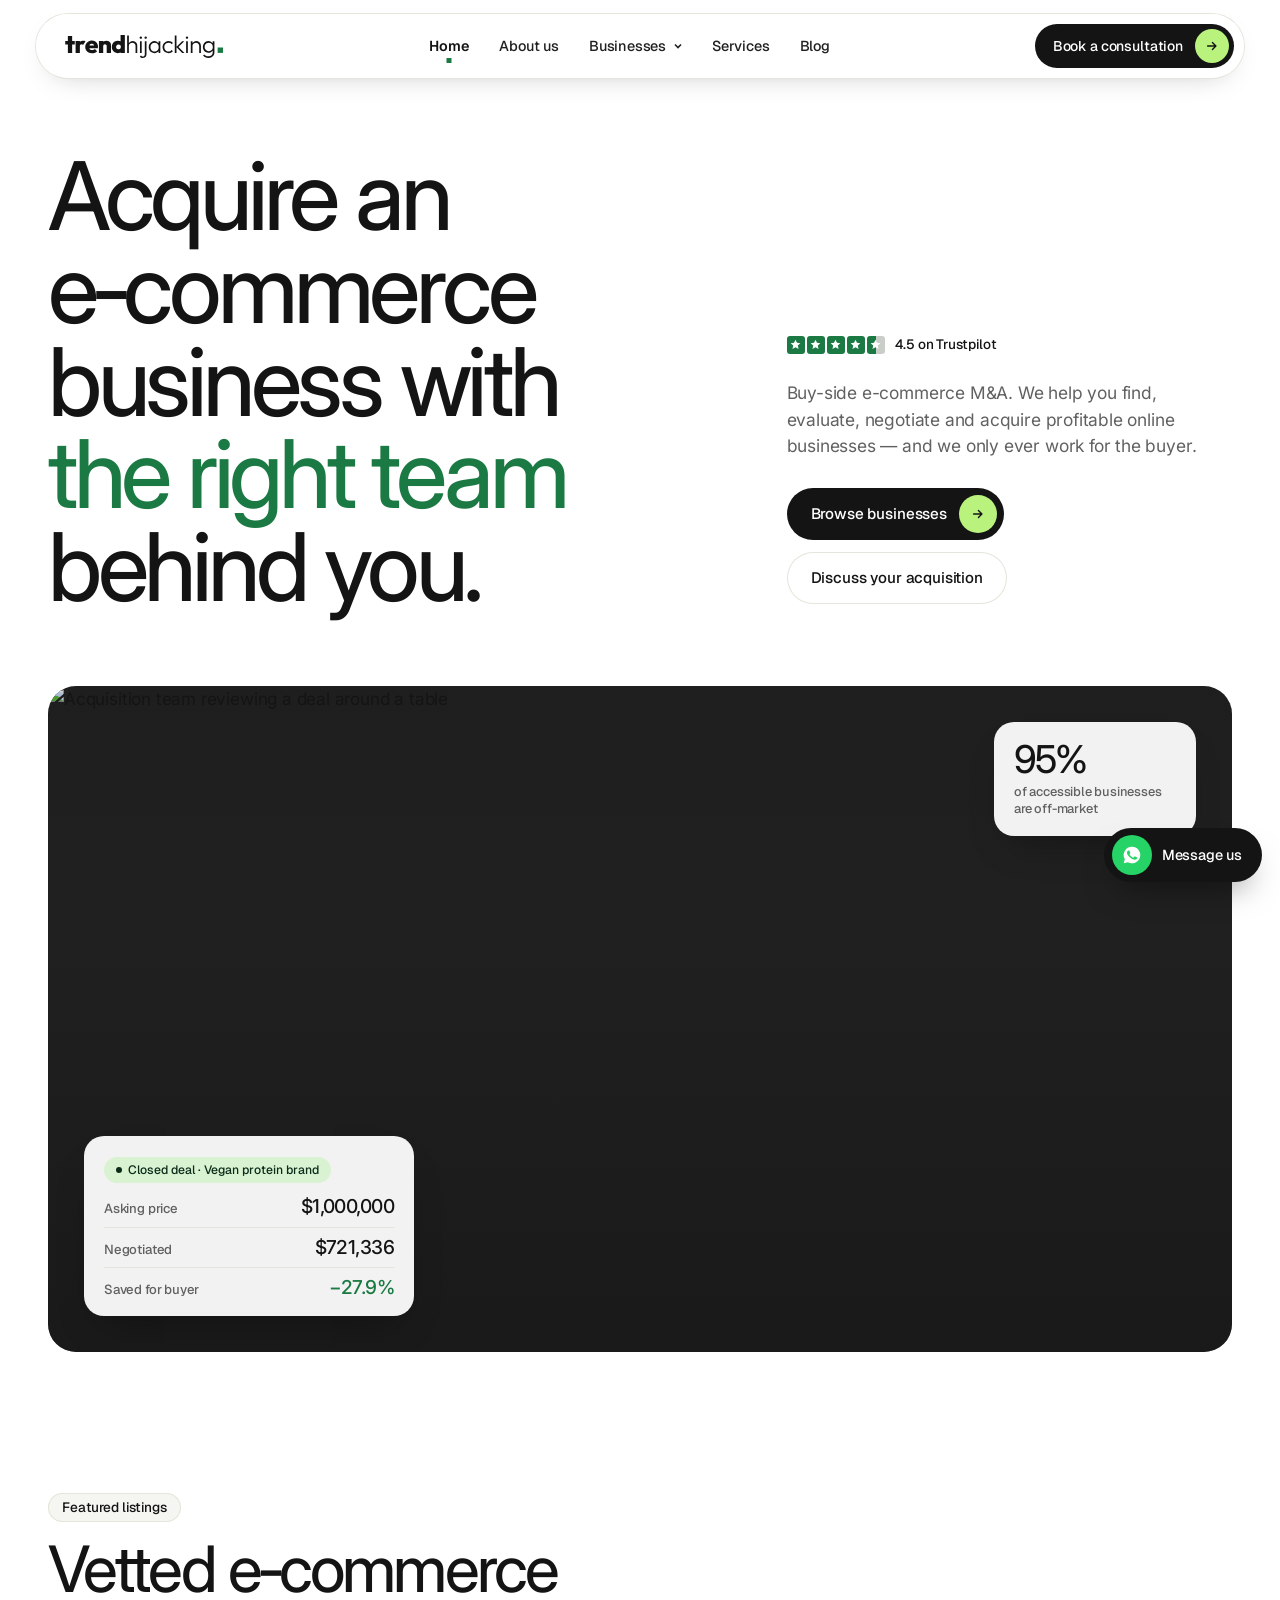
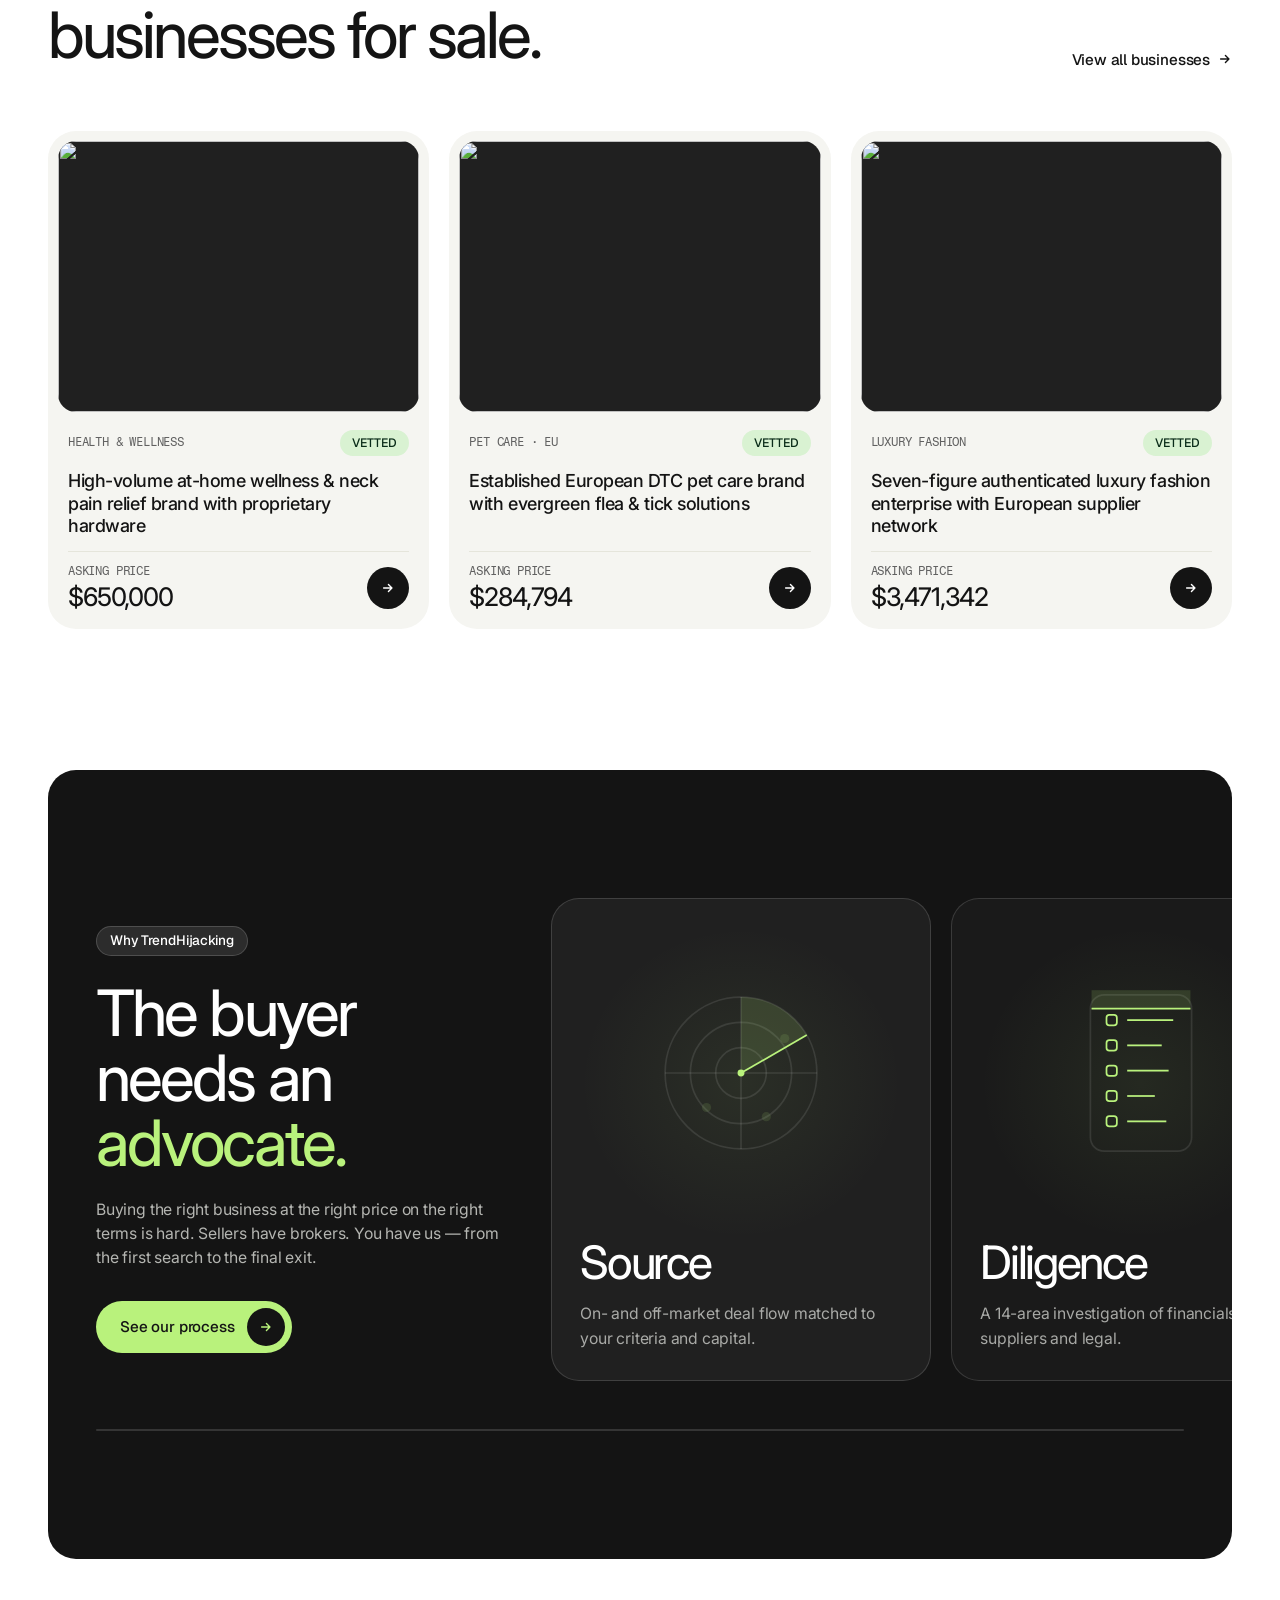
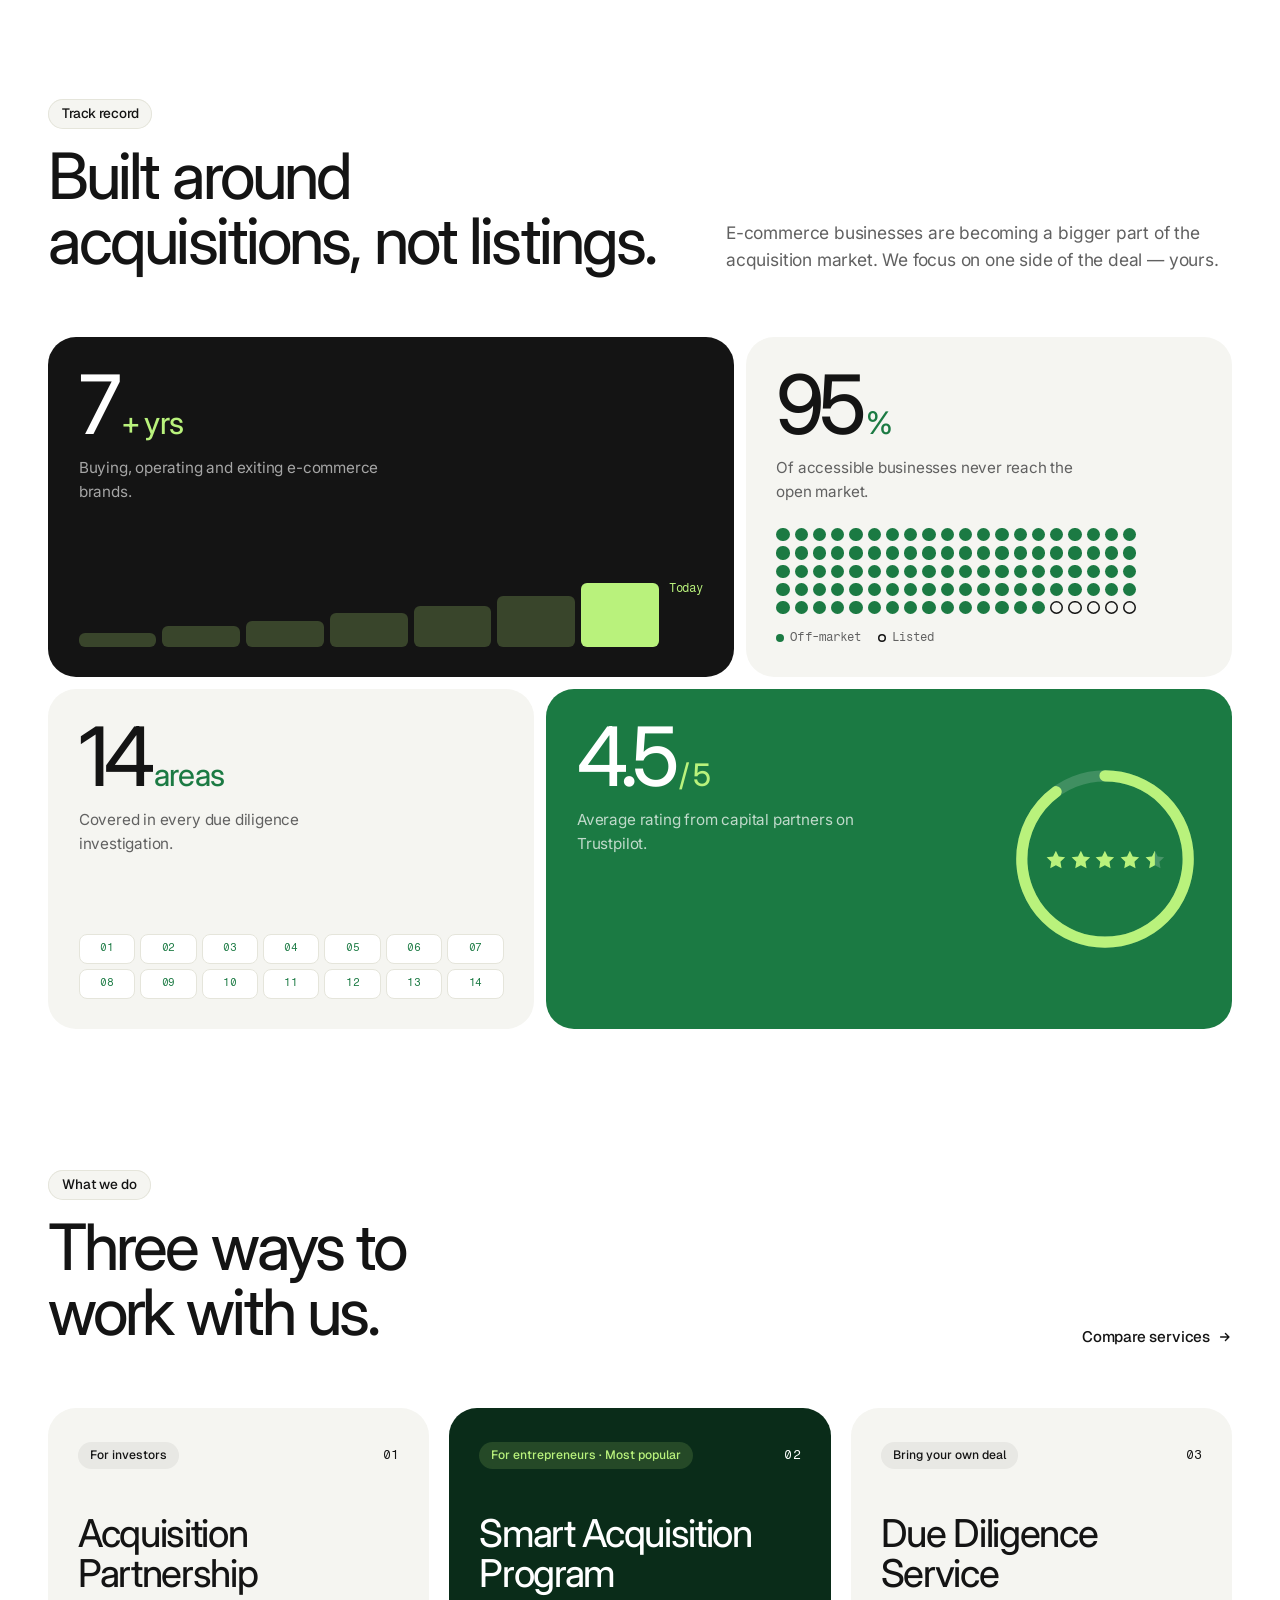
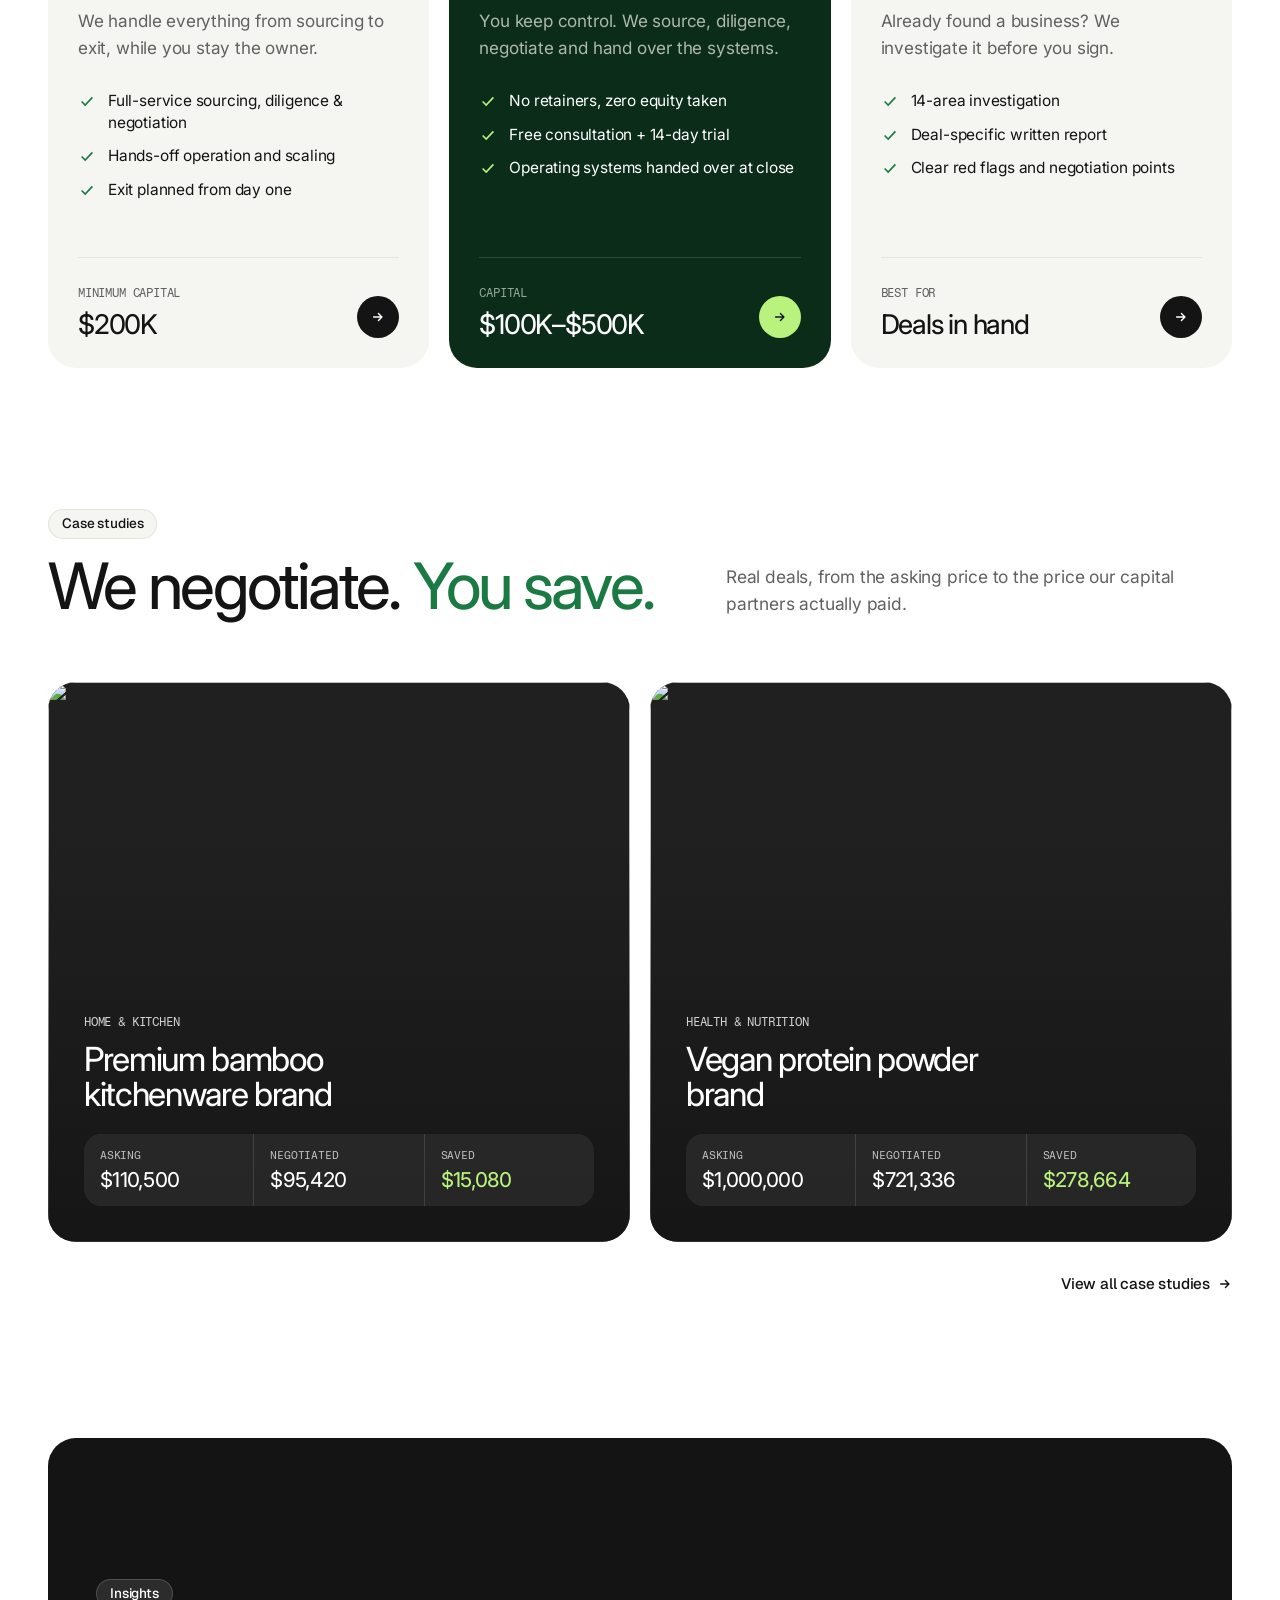
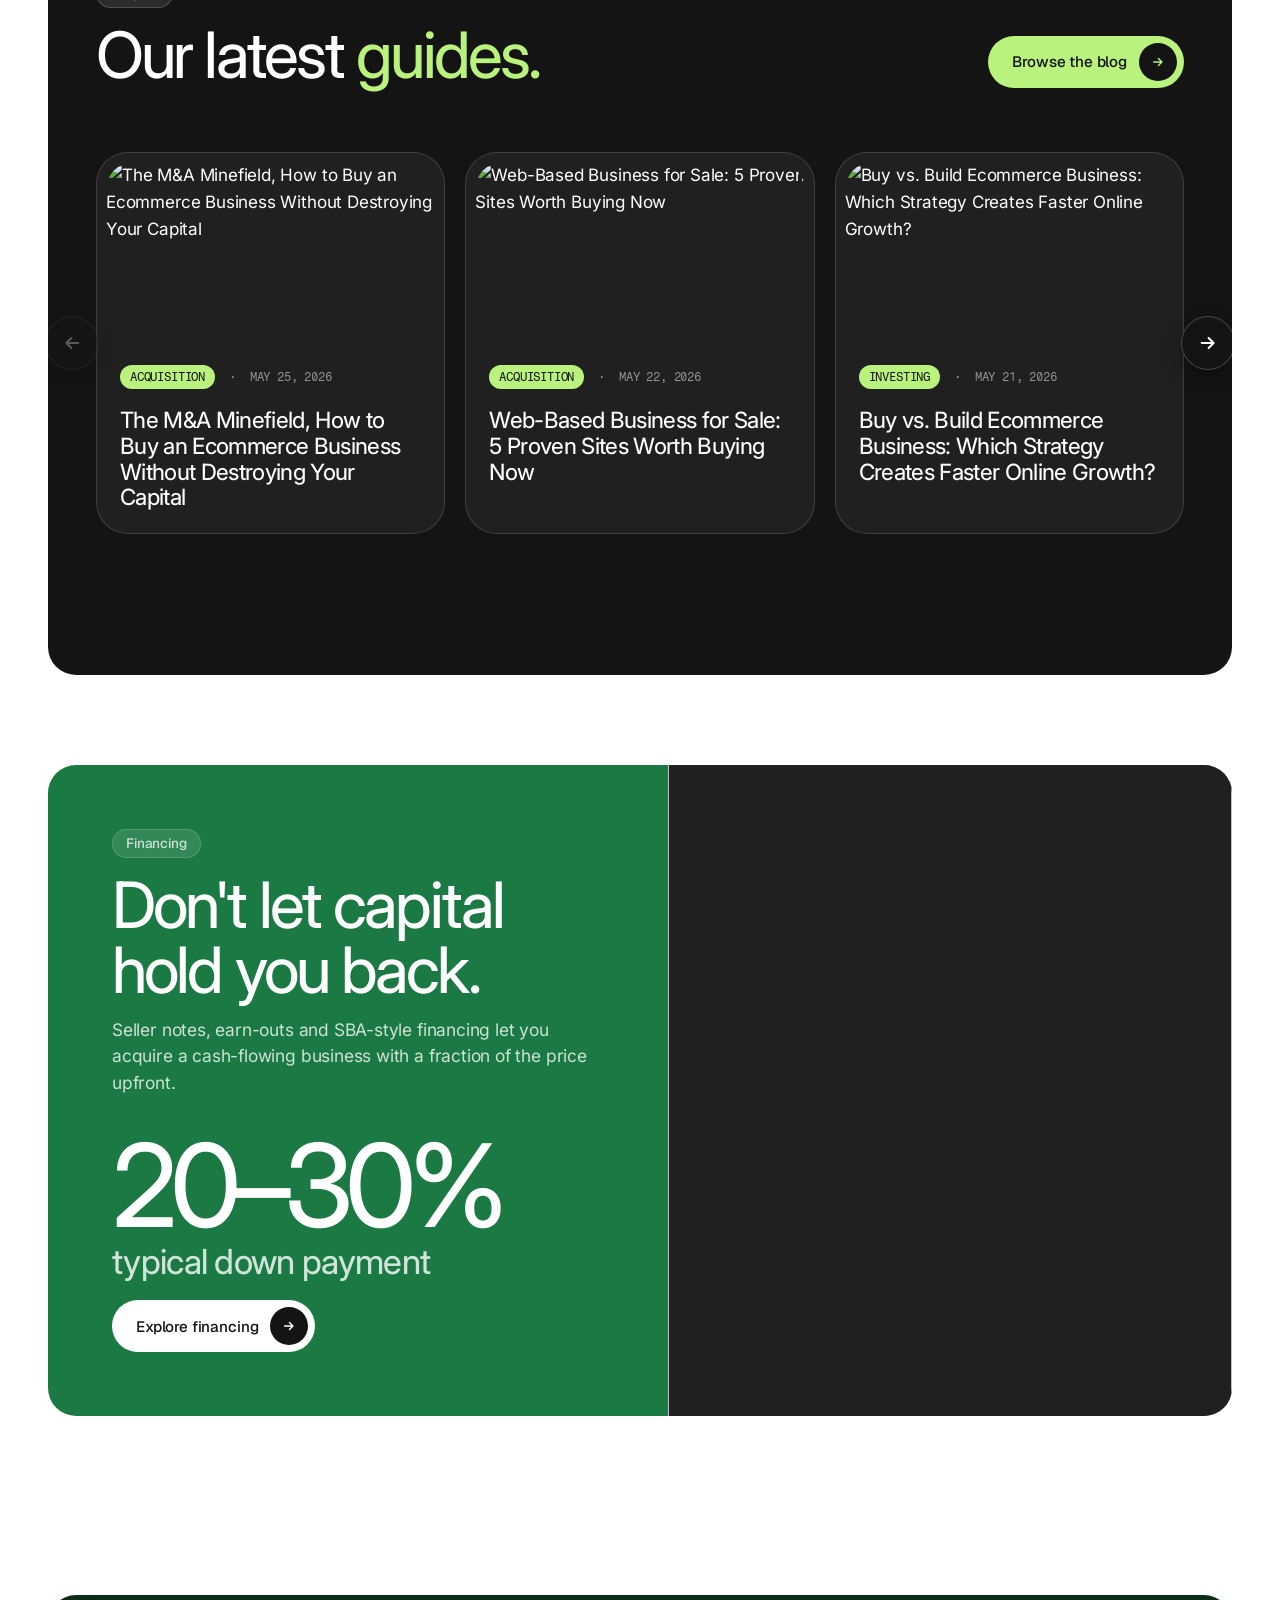
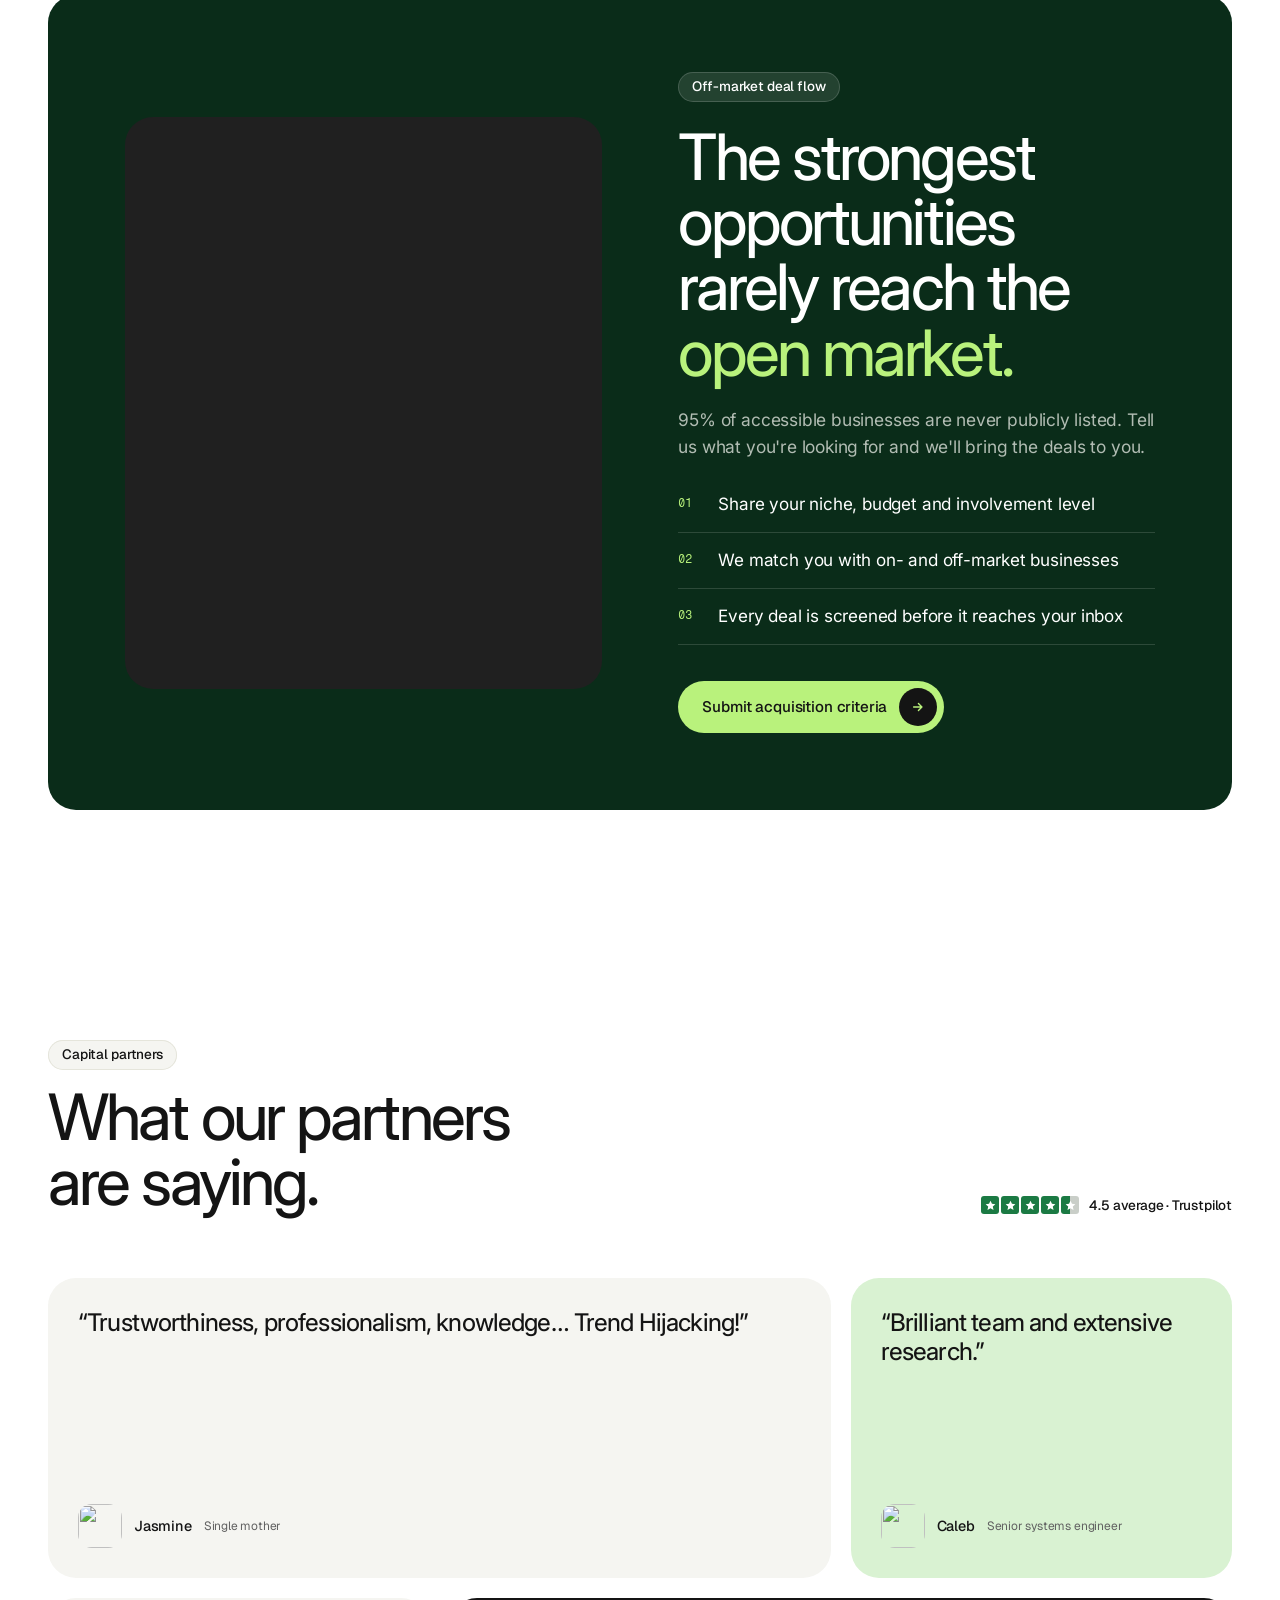
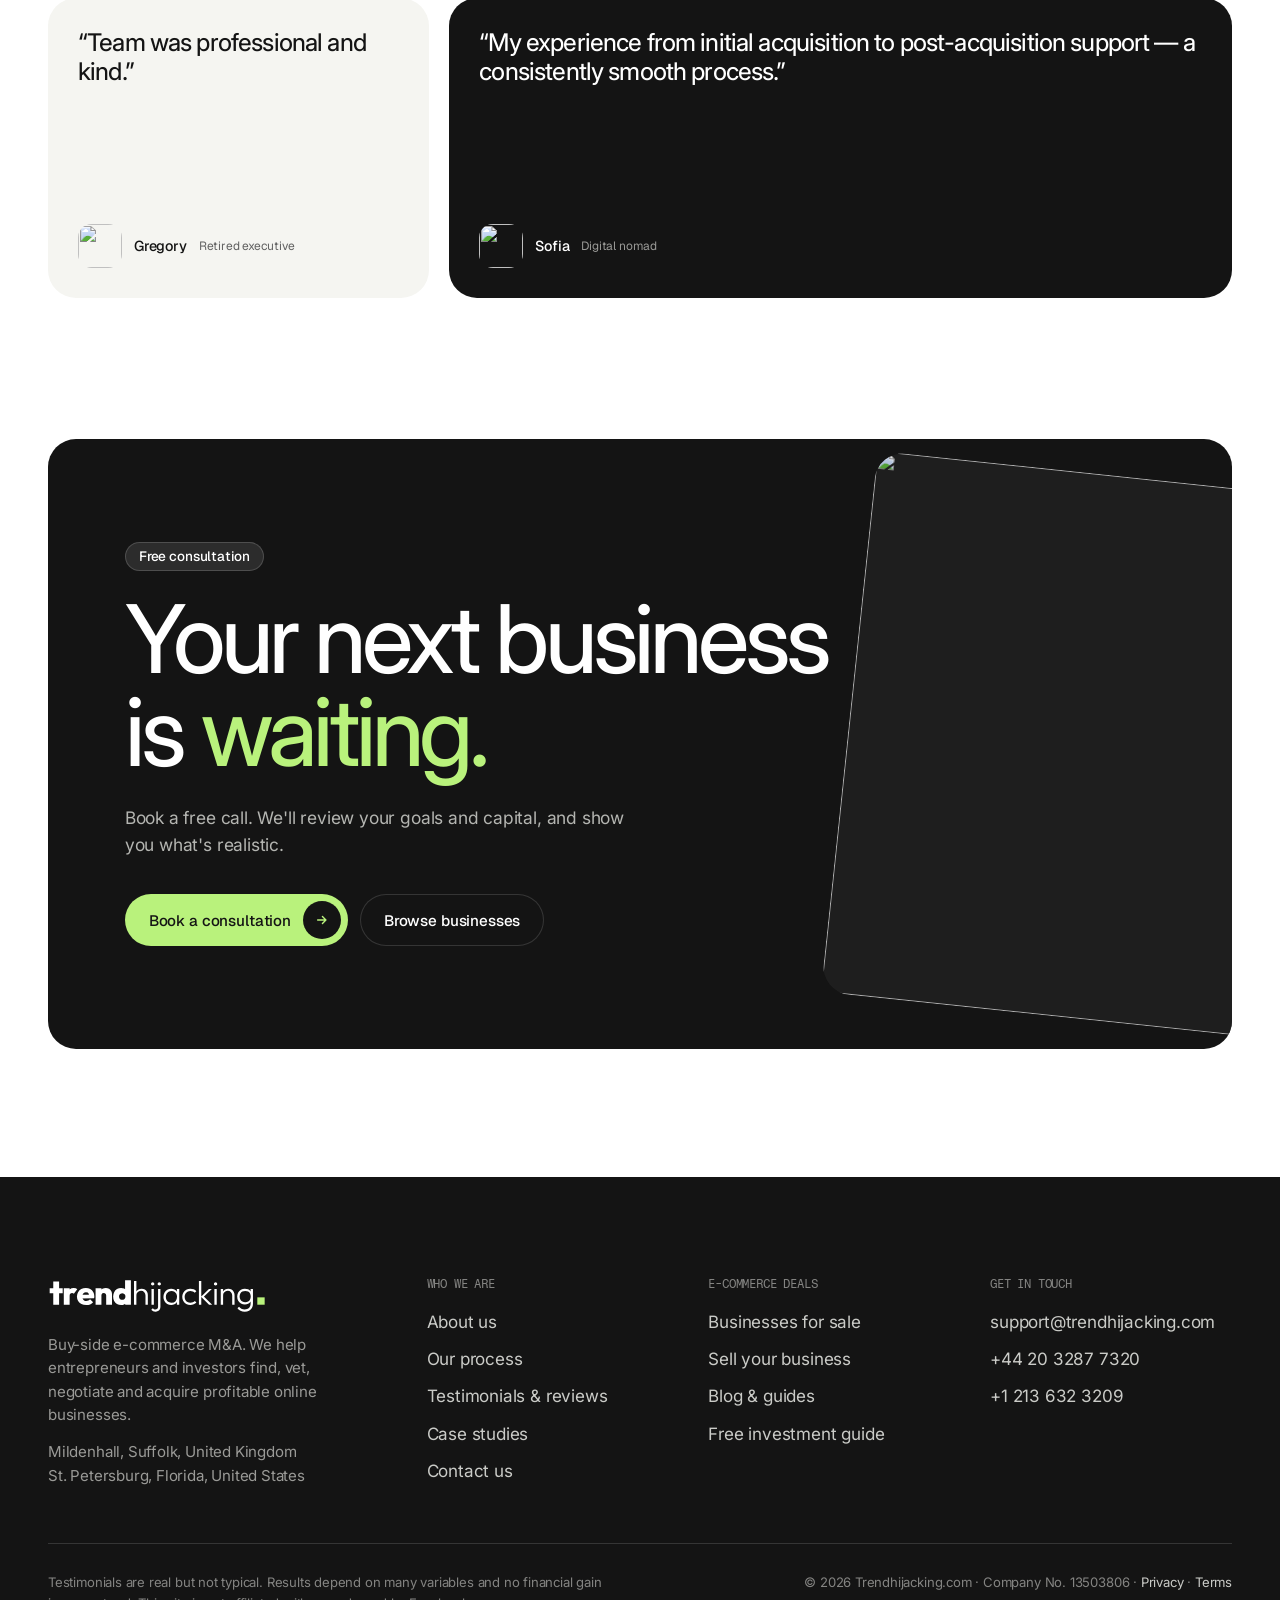
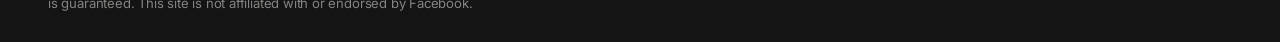
==== index.html @ 73dba776 "Initial commit: TH demo site Co-Authored-By: Claude Opus 5.5 <noreply@anthropic.com>" ====
<!doctype html>
<html lang="en">
<head>
  <meta charset="utf-8">
  <meta name="viewport" content="width=device-width, initial-scale=1">
  <title>TrendHijacking — Buy-side e-commerce M&amp;A</title>
  <meta name="description" content="Acquire a profitable e-commerce business with the right team behind you. Sourcing, due diligence, negotiation, structuring and exit.">
  <link rel="icon" href="assets/logo/th-favicon.svg" type="image/svg+xml">
  <link rel="preconnect" href="https://fonts.googleapis.com">
  <link rel="preconnect" href="https://fonts.gstatic.com" crossorigin>
  <link href="https://fonts.googleapis.com/css2?family=Inter:opsz,wght@14..32,300..700&family=Geist:wght@400;500;600&family=Fragment+Mono&display=swap" rel="stylesheet">
  <link rel="stylesheet" href="assets/css/style.css">
</head>
<body data-page="home">
<header id="nav"></header>

<main>
  <!-- HERO -->
  <section class="hero">
    <div class="wrap hero-top">
      <h1 class="d1" data-split>Acquire an e‑commerce business with <em>the right team</em> behind you.</h1>
      <div class="hero-side" data-reveal>
        <div class="rating">
          <span class="stars"><i><svg viewBox="0 0 12 12" fill="currentColor"><path d="M6 .8l1.6 3.4 3.7.4-2.8 2.5.8 3.7L6 9 2.7 10.8l.8-3.7L.7 4.6l3.7-.4z"/></svg></i><i><svg viewBox="0 0 12 12" fill="currentColor"><path d="M6 .8l1.6 3.4 3.7.4-2.8 2.5.8 3.7L6 9 2.7 10.8l.8-3.7L.7 4.6l3.7-.4z"/></svg></i><i><svg viewBox="0 0 12 12" fill="currentColor"><path d="M6 .8l1.6 3.4 3.7.4-2.8 2.5.8 3.7L6 9 2.7 10.8l.8-3.7L.7 4.6l3.7-.4z"/></svg></i><i><svg viewBox="0 0 12 12" fill="currentColor"><path d="M6 .8l1.6 3.4 3.7.4-2.8 2.5.8 3.7L6 9 2.7 10.8l.8-3.7L.7 4.6l3.7-.4z"/></svg></i><i class="half"><svg viewBox="0 0 12 12" fill="currentColor"><path d="M6 .8l1.6 3.4 3.7.4-2.8 2.5.8 3.7L6 9 2.7 10.8l.8-3.7L.7 4.6l3.7-.4z"/></svg></i></span>
          4.5 on Trustpilot
        </div>
        <p class="lead">Buy-side e-commerce M&amp;A. We help you find, evaluate, negotiate and acquire profitable online businesses — and we only ever work for the buyer.</p>
        <div class="btns">
          <a class="btn btn-duo" href="businesses.html">Browse businesses<span class="ic"><svg viewBox="0 0 16 16" fill="none" stroke="currentColor" stroke-width="1.6"><path d="M3 8h9.5M8.5 4l4 4-4 4" stroke-linecap="round" stroke-linejoin="round"/></svg></span></a>
          <a class="btn btn-ghost" href="contact.html">Discuss your acquisition</a>
        </div>
      </div>
    </div>

    <div class="hero-stage">
      <div class="hero-media media sq">
        <img src="https://images.unsplash.com/photo-1600880292203-757bb62b4baf?auto=format&fit=crop&w=2000&q=80" alt="Acquisition team reviewing a deal around a table">
        <div class="hero-chip c1">
          <div class="pill pill-green" style="margin-bottom:14px"><span class="dot"></span>Closed deal · Vegan protein brand</div>
          <div class="deal-row">Asking price <b>$1,000,000</b></div>
          <div class="deal-row">Negotiated <b>$721,336</b></div>
          <div class="deal-row">Saved for buyer <b class="deal-save">−27.9%</b></div>
        </div>
        <div class="hero-chip c2">
          <div class="chip-big">95%</div>
          <div class="chip-sub">of accessible businesses are off-market</div>
        </div>
      </div>
    </div>
  </section>

  <!-- LISTINGS -->
  <section class="sec">
    <div class="wrap">
      <div class="sec-head">
        <div class="stack-sm">
          <span class="eyebrow">Featured listings</span>
          <h2 class="d2" data-split>Vetted e‑commerce businesses for sale.</h2>
        </div>
        <a class="link-arrow" href="businesses.html" data-reveal>View all businesses <svg viewBox="0 0 16 16" fill="none" stroke="currentColor" stroke-width="1.6"><path d="M3 8h9.5M8.5 4l4 4-4 4" stroke-linecap="round" stroke-linejoin="round"/></svg></a>
      </div>

      <div class="listings" data-stagger>
        <a class="listing sq" href="businesses.html">
          <div class="media sq-sm">
            <img src="https://images.unsplash.com/photo-1544367567-0f2fcb009e0b?auto=format&fit=crop&w=900&q=80" alt="" loading="lazy">
          </div>
          <div class="listing-body"><div class="listing-meta"><span>Health &amp; wellness</span><span class="pill pill-green">Vetted</span></div>
            <h3 class="listing-title">High-volume at-home wellness &amp; neck pain relief brand with proprietary hardware</h3>
            <div class="listing-foot"><div><div class="price-l">Asking price</div><div class="price">$650,000</div></div><span class="go"><svg viewBox="0 0 16 16" fill="none" stroke="currentColor" stroke-width="1.6"><path d="M3 8h9.5M8.5 4l4 4-4 4" stroke-linecap="round" stroke-linejoin="round"/></svg></span></div>
          </div>
        </a>
        <a class="listing sq" href="businesses.html">
          <div class="media sq-sm">
            <img src="https://images.unsplash.com/photo-1587300003388-59208cc962cb?auto=format&fit=crop&w=900&q=80" alt="" loading="lazy">
          </div>
          <div class="listing-body"><div class="listing-meta"><span>Pet care · EU</span><span class="pill pill-green">Vetted</span></div>
            <h3 class="listing-title">Established European DTC pet care brand with evergreen flea &amp; tick solutions</h3>
            <div class="listing-foot"><div><div class="price-l">Asking price</div><div class="price">$284,794</div></div><span class="go"><svg viewBox="0 0 16 16" fill="none" stroke="currentColor" stroke-width="1.6"><path d="M3 8h9.5M8.5 4l4 4-4 4" stroke-linecap="round" stroke-linejoin="round"/></svg></span></div>
          </div>
        </a>
        <a class="listing sq" href="businesses.html">
          <div class="media sq-sm">
            <img src="https://images.unsplash.com/photo-1490481651871-ab68de25d43d?auto=format&fit=crop&w=900&q=80" alt="" loading="lazy">
          </div>
          <div class="listing-body"><div class="listing-meta"><span>Luxury fashion</span><span class="pill pill-green">Vetted</span></div>
            <h3 class="listing-title">Seven-figure authenticated luxury fashion enterprise with European supplier network</h3>
            <div class="listing-foot"><div><div class="price-l">Asking price</div><div class="price">$3,471,342</div></div><span class="go"><svg viewBox="0 0 16 16" fill="none" stroke="currentColor" stroke-width="1.6"><path d="M3 8h9.5M8.5 4l4 4-4 4" stroke-linecap="round" stroke-linejoin="round"/></svg></span></div>
          </div>
        </a>
      </div>
    </div>
  </section>

  <!-- ADVOCATE + HORIZONTAL PROCESS -->
  <section class="on-dark hscroll sq">
    <div style="padding:clamp(80px,10vw,130px) 0 0">
      <div class="hs-track">
        <div class="step intro">
          <span class="eyebrow">Why TrendHijacking</span>
          <div>
            <h2 class="d2" style="margin:24px 0 22px">The buyer needs an <em>advocate.</em></h2>
            <p class="lead">Buying the right business at the right price on the right terms is hard. Sellers have brokers. You have us — from the first search to the final exit.</p>
            <div class="btns" style="margin-top:30px"><a class="btn btn-lime" href="services.html#process">See our process<span class="ic"><svg viewBox="0 0 16 16" fill="none" stroke="currentColor" stroke-width="1.6"><path d="M3 8h9.5M8.5 4l4 4-4 4" stroke-linecap="round" stroke-linejoin="round"/></svg></span></a></div>
          </div>
        </div>
        <article class="step sq"><div class="step-viz" aria-hidden="true"><svg viewBox="0 0 200 160" fill="none" stroke="currentColor" stroke-width="1.5"><g class="v-f"><circle cx="100" cy="80" r="66"/><circle cx="100" cy="80" r="44"/><circle cx="100" cy="80" r="22"/><path d="M34 80h132M100 14v132"/></g><g class="v-radar"><path class="v-fill" d="M100 80V14A66 66 0 0 1 157.2 47z"/><path d="M100 80L157.2 47"/></g><circle class="v-blip" cx="138" cy="50" r="4" style="animation-delay:3.9s"/><circle class="v-blip" cx="70" cy="110" r="4" style="animation-delay:1.83s"/><circle class="v-blip" cx="122" cy="118" r="4" style="animation-delay:1s"/><circle cx="100" cy="80" r="3" fill="currentColor" stroke="none"/></svg></div><div><h3>Source</h3><p>On- and off-market deal flow matched to your criteria and capital.</p></div></article>
        <article class="step sq"><div class="step-viz" aria-hidden="true"><svg viewBox="0 0 200 160" fill="none" stroke="currentColor" stroke-width="1.5"><rect class="v-f" x="56" y="12" width="88" height="136" rx="12"/><g class="v-row" style="--d:.16s"><path class="v-f" d="M88 34h40"/><path class="v-ln" pathLength="1" d="M88 34h40"/><rect class="v-box" x="70" y="29.5" width="9" height="9" rx="2.5"/></g><g class="v-row" style="--d:.51s"><path class="v-f" d="M88 56h30"/><path class="v-ln" pathLength="1" d="M88 56h30"/><rect class="v-box" x="70" y="51.5" width="9" height="9" rx="2.5"/></g><g class="v-row" style="--d:.86s"><path class="v-f" d="M88 78h36"/><path class="v-ln" pathLength="1" d="M88 78h36"/><rect class="v-box" x="70" y="73.5" width="9" height="9" rx="2.5"/></g><g class="v-row" style="--d:1.21s"><path class="v-f" d="M88 100h24"/><path class="v-ln" pathLength="1" d="M88 100h24"/><rect class="v-box" x="70" y="95.5" width="9" height="9" rx="2.5"/></g><g class="v-row" style="--d:1.56s"><path class="v-f" d="M88 122h34"/><path class="v-ln" pathLength="1" d="M88 122h34"/><rect class="v-box" x="70" y="117.5" width="9" height="9" rx="2.5"/></g><g class="v-scan"><rect class="v-fill" x="57" y="8" width="86" height="16"/><path d="M57 24h86"/></g></svg></div><div><h3>Diligence</h3><p>A 14-area investigation of financials, traffic, suppliers and legal.</p></div></article>
        <article class="step sq"><div class="step-viz" aria-hidden="true"><svg viewBox="0 0 200 160" fill="none" stroke="currentColor" stroke-width="1.5"><path class="v-f" d="M22 136h156"/><path class="v-dash" d="M22 64h156"/><g class="v-bars"><rect x="30" y="30" width="18" height="106" rx="4" style="--a:.35;--b:.55;--d:0s"/><rect x="54" y="30" width="18" height="106" rx="4" style="--a:.6;--b:.4;--d:-.6s"/><rect x="78" y="30" width="18" height="106" rx="4" style="--a:.45;--b:.75;--d:-1.2s"/><rect class="hi" x="102" y="30" width="18" height="106" rx="4" style="--a:.68;--b:.68;--d:0s"/><rect x="126" y="30" width="18" height="106" rx="4" style="--a:.8;--b:.5;--d:-1.8s"/><rect x="150" y="30" width="18" height="106" rx="4" style="--a:.5;--b:.9;--d:-2.4s"/></g></svg></div><div><h3>Value</h3><p>An independent valuation so you know what the business is really worth.</p></div></article>
        <article class="step sq"><div class="step-viz" aria-hidden="true"><svg viewBox="0 0 200 160" fill="none" stroke="currentColor" stroke-width="1.5"><g class="v-f"><path d="M30 80h140"/><path d="M30 72v16M50 75v10M70 75v10M90 75v10M110 75v10M130 75v10M150 75v10M170 72v16"/></g><path class="v-gap" d="M36 80h128" vector-effect="non-scaling-stroke" stroke-width="3"/><circle class="v-meet" cx="100" cy="80" r="12"/><circle class="v-kl" cx="36" cy="80" r="10" fill="#1a1a1a"/><circle class="v-kr" cx="164" cy="80" r="10" fill="currentColor" stroke="none"/></svg></div><div><h3>Negotiate</h3><p>We negotiate price and terms on your side of the table.</p></div></article>
        <article class="step sq"><div class="step-viz" aria-hidden="true"><svg viewBox="0 0 200 160" fill="none" stroke="currentColor" stroke-width="1.5"><path class="v-f" d="M36 146h128"/><rect class="v-blk v-fill-s" x="50" y="96" width="100" height="44" rx="10" style="--d:0s"/><rect class="v-blk" x="50" y="40" width="46" height="48" rx="10" style="--d:.5s"/><rect class="v-blk" x="104" y="40" width="46" height="48" rx="10" fill="currentColor" stroke="none" style="--d:1s"/></svg></div><div><h3>Structure</h3><p>Seller notes, earn-outs and financing to pay less upfront.</p></div></article>
        <article class="step sq"><div class="step-viz" aria-hidden="true"><svg viewBox="0 0 200 160" fill="none" stroke="currentColor" stroke-width="1.5"><circle class="v-orbit" cx="100" cy="80" r="56" stroke-dasharray="2 7"/><circle class="v-disc v-fill" cx="100" cy="80" r="40"/><circle class="v-f" cx="100" cy="80" r="40"/><circle class="v-prog" cx="100" cy="80" r="40" pathLength="1" transform="rotate(-90 100 80)" stroke-width="2.5"/><path class="v-check" pathLength="1" d="M83 81l11 11 23-24" stroke-width="3" stroke-linecap="round" stroke-linejoin="round"/></svg></div><div><h3>Acquire</h3><p>Escrow, asset transfer and a clean handover of every account.</p></div></article>
        <article class="step sq"><div class="step-viz" aria-hidden="true"><svg viewBox="0 0 200 160" fill="none" stroke="currentColor" stroke-width="1.5"><path class="v-f" d="M24 40h152M24 72h152M24 104h152M24 136h152"/><path class="v-area v-fill" d="M24 128L56 110L84 118L116 84L144 92L176 40V136H24z"/><path class="v-line" pathLength="1" d="M24 128L56 110L84 118L116 84L144 92L176 40" stroke-width="2.5" stroke-linejoin="round"/><circle class="v-pulse" cx="176" cy="40" r="6"/><circle class="v-end" cx="176" cy="40" r="5" fill="currentColor" stroke="none"/></svg></div><div><h3>Scale</h3><p>Systems and operators to grow profit after the keys change hands.</p></div></article>
        <article class="step sq"><div class="step-viz" aria-hidden="true"><svg viewBox="0 0 200 160" fill="none" stroke="currentColor" stroke-width="1.5"><circle class="v-rip" cx="100" cy="80" r="22" style="--d:0s"/><circle class="v-rip" cx="100" cy="80" r="22" style="--d:1s"/><circle class="v-rip" cx="100" cy="80" r="22" style="--d:2s"/><circle cx="100" cy="80" r="22" fill="currentColor" stroke="none"/><path class="v-arrow" d="M91 89l18-18M96 71h13v13" stroke="#141414" stroke-width="2.5" stroke-linecap="round" stroke-linejoin="round"/></svg></div><div><h3>Exit</h3><p>We plan the exit from day one, so you sell at a stronger multiple.</p></div></article>
      </div>
      <div class="hs-progress"><i></i></div>
      <div style="height:clamp(80px,10vw,130px)"></div>
    </div>
  </section>

  <!-- FACTS -->
  <section class="sec">
    <div class="wrap">
      <div class="sec-head">
        <div class="stack-sm">
          <span class="eyebrow">Track record</span>
          <h2 class="d2" data-split>Built around acquisitions, not listings.</h2>
        </div>
        <p class="lead" data-reveal>E-commerce businesses are becoming a bigger part of the acquisition market. We focus on one side of the deal — yours.</p>
      </div>
      <div class="facts" data-stagger>
        <article class="fact fact-dark sq">
          <div class="fact-n"><span data-count="7">7</span><small>+&#8239;yrs</small></div>
          <p>Buying, operating and exiting e-commerce brands.</p>
          <div class="fact-years" aria-hidden="true"><i></i><i></i><i></i><i></i><i></i><i></i><i></i><b>Today</b></div>
        </article>
        <article class="fact sq">
          <div class="fact-n"><span data-count="95">95</span><small>%</small></div>
          <p>Of accessible businesses never reach the open market.</p>
          <div class="fact-dots" data-dots="95" aria-hidden="true"></div>
          <div class="fact-key mono"><span><i class="on"></i>Off-market</span><span><i></i>Listed</span></div>
        </article>
        <article class="fact sq">
          <div class="fact-n"><span data-count="14">14</span><small>areas</small></div>
          <p>Covered in every due diligence investigation.</p>
          <div class="fact-seg" aria-hidden="true"><i>01</i><i>02</i><i>03</i><i>04</i><i>05</i><i>06</i><i>07</i><i>08</i><i>09</i><i>10</i><i>11</i><i>12</i><i>13</i><i>14</i></div>
        </article>
        <article class="fact fact-rate sq">
          <div class="fact-rate-txt">
            <div class="fact-n"><span data-count="4.5">4.5</span><small>/&#8239;5</small></div>
            <p>Average rating from capital partners on Trustpilot.</p>
          </div>
          <div class="fact-ring" aria-hidden="true">
            <svg viewBox="0 0 120 120"><circle cx="60" cy="60" r="52"/><circle class="arc" cx="60" cy="60" r="52" pathLength="100" style="--v:90"/></svg>
            <div class="fact-ring-in"><svg viewBox="0 0 20 20"><path d="M10 1.5l2.6 5.4 5.9.8-4.3 4.1 1 5.9L10 14.9l-5.2 2.8 1-5.9L1.5 7.7l5.9-.8z"/></svg><svg viewBox="0 0 20 20"><path d="M10 1.5l2.6 5.4 5.9.8-4.3 4.1 1 5.9L10 14.9l-5.2 2.8 1-5.9L1.5 7.7l5.9-.8z"/></svg><svg viewBox="0 0 20 20"><path d="M10 1.5l2.6 5.4 5.9.8-4.3 4.1 1 5.9L10 14.9l-5.2 2.8 1-5.9L1.5 7.7l5.9-.8z"/></svg><svg viewBox="0 0 20 20"><path d="M10 1.5l2.6 5.4 5.9.8-4.3 4.1 1 5.9L10 14.9l-5.2 2.8 1-5.9L1.5 7.7l5.9-.8z"/></svg><svg class="half" viewBox="0 0 20 20"><clipPath id="star-half"><rect width="10" height="20"/></clipPath><path d="M10 1.5l2.6 5.4 5.9.8-4.3 4.1 1 5.9L10 14.9l-5.2 2.8 1-5.9L1.5 7.7l5.9-.8z"/><path clip-path="url(#star-half)" d="M10 1.5l2.6 5.4 5.9.8-4.3 4.1 1 5.9L10 14.9l-5.2 2.8 1-5.9L1.5 7.7l5.9-.8z"/></svg></div>
          </div>
        </article>
      </div>
    </div>
  </section>

  <!-- TIERS -->
  <section class="sec" style="padding-top:0">
    <div class="wrap">
      <div class="sec-head">
        <div class="stack-sm">
          <span class="eyebrow">What we do</span>
          <h2 class="d2" data-split>Three ways to work with us.</h2>
        </div>
        <a class="link-arrow" href="services.html" data-reveal>Compare services <svg viewBox="0 0 16 16" fill="none" stroke="currentColor" stroke-width="1.6"><path d="M3 8h9.5M8.5 4l4 4-4 4" stroke-linecap="round" stroke-linejoin="round"/></svg></a>
      </div>
      <div class="tiers" data-stagger>
        <article class="tier sq">
          <div class="tier-top"><span class="pill">For investors</span><span class="mono">01</span></div>
          <h3 class="d3">Acquisition Partnership</h3>
          <p>We handle everything from sourcing to exit, while you stay the owner.</p>
          <ul>
            <li><svg viewBox="0 0 20 20" fill="none" stroke="currentColor" stroke-width="1.8"><path d="M4 10.5l4 4L16 6"/></svg>Full-service sourcing, diligence &amp; negotiation</li>
            <li><svg viewBox="0 0 20 20" fill="none" stroke="currentColor" stroke-width="1.8"><path d="M4 10.5l4 4L16 6"/></svg>Hands-off operation and scaling</li>
            <li><svg viewBox="0 0 20 20" fill="none" stroke="currentColor" stroke-width="1.8"><path d="M4 10.5l4 4L16 6"/></svg>Exit planned from day one</li>
          </ul>
          <div class="tier-meta"><div><span class="price-l">Minimum capital</span><b>$200K</b></div><a class="go" href="services.html#partnership" aria-label="Acquisition Partnership"><svg viewBox="0 0 16 16" fill="none" stroke="currentColor" stroke-width="1.6"><path d="M3 8h9.5M8.5 4l4 4-4 4" stroke-linecap="round" stroke-linejoin="round"/></svg></a></div>
        </article>
        <article class="tier feat sq">
          <div class="tier-top"><span class="pill">For entrepreneurs · Most popular</span><span class="mono">02</span></div>
          <h3 class="d3">Smart Acquisition Program</h3>
          <p>You keep control. We source, diligence, negotiate and hand over the systems.</p>
          <ul>
            <li><svg viewBox="0 0 20 20" fill="none" stroke="currentColor" stroke-width="1.8"><path d="M4 10.5l4 4L16 6"/></svg>No retainers, zero equity taken</li>
            <li><svg viewBox="0 0 20 20" fill="none" stroke="currentColor" stroke-width="1.8"><path d="M4 10.5l4 4L16 6"/></svg>Free consultation + 14-day trial</li>
            <li><svg viewBox="0 0 20 20" fill="none" stroke="currentColor" stroke-width="1.8"><path d="M4 10.5l4 4L16 6"/></svg>Operating systems handed over at close</li>
          </ul>
          <div class="tier-meta"><div><span class="price-l" style="color:rgba(243,244,239,.6)">Capital</span><b>$100K–$500K</b></div><a class="go" style="background:var(--lime);color:var(--ink)" href="services.html#smart" aria-label="Smart Acquisition Program"><svg viewBox="0 0 16 16" fill="none" stroke="currentColor" stroke-width="1.6"><path d="M3 8h9.5M8.5 4l4 4-4 4" stroke-linecap="round" stroke-linejoin="round"/></svg></a></div>
        </article>
        <article class="tier sq">
          <div class="tier-top"><span class="pill">Bring your own deal</span><span class="mono">03</span></div>
          <h3 class="d3">Due Diligence Service</h3>
          <p>Already found a business? We investigate it before you sign.</p>
          <ul>
            <li><svg viewBox="0 0 20 20" fill="none" stroke="currentColor" stroke-width="1.8"><path d="M4 10.5l4 4L16 6"/></svg>14-area investigation</li>
            <li><svg viewBox="0 0 20 20" fill="none" stroke="currentColor" stroke-width="1.8"><path d="M4 10.5l4 4L16 6"/></svg>Deal-specific written report</li>
            <li><svg viewBox="0 0 20 20" fill="none" stroke="currentColor" stroke-width="1.8"><path d="M4 10.5l4 4L16 6"/></svg>Clear red flags and negotiation points</li>
          </ul>
          <div class="tier-meta"><div><span class="price-l">Best for</span><b>Deals in hand</b></div><a class="go" href="services.html#diligence" aria-label="Due Diligence Service"><svg viewBox="0 0 16 16" fill="none" stroke="currentColor" stroke-width="1.6"><path d="M3 8h9.5M8.5 4l4 4-4 4" stroke-linecap="round" stroke-linejoin="round"/></svg></a></div>
        </article>
      </div>
    </div>
  </section>

  <!-- CASE STUDIES -->
  <section class="sec" id="cases" style="padding-top:0">
    <div class="wrap">
      <div class="sec-head">
        <div class="stack-sm">
          <span class="eyebrow">Case studies</span>
          <h2 class="d2" data-split>We negotiate. <em>You save.</em></h2>
        </div>
        <p class="lead" data-reveal>Real deals, from the asking price to the price our capital partners actually paid.</p>
      </div>
      <div class="cases">
        <article class="case sq">
          <div class="media"><img src="https://images.unsplash.com/photo-1590794056226-79ef3a8147e1?auto=format&fit=crop&w=1400&q=80" alt="" loading="lazy"></div>
          <span class="case-cat">Home &amp; kitchen</span>
          <h3 class="case-t">Premium bamboo kitchenware brand</h3>
          <div class="case-nums">
            <div><span>Asking</span><b>$110,500</b></div>
            <div><span>Negotiated</span><b>$95,420</b></div>
            <div class="save"><span>Saved</span><b>$15,080</b></div>
          </div>
        </article>
        <article class="case sq">
          <div class="media"><img src="https://images.unsplash.com/photo-1611930022073-b7a4ba5fcccd?auto=format&fit=crop&w=1400&q=80" alt="" loading="lazy"></div>
          <span class="case-cat">Health &amp; nutrition</span>
          <h3 class="case-t">Vegan protein powder brand</h3>
          <div class="case-nums">
            <div><span>Asking</span><b>$1,000,000</b></div>
            <div><span>Negotiated</span><b>$721,336</b></div>
            <div class="save"><span>Saved</span><b>$278,664</b></div>
          </div>
        </article>
      </div>
      <div style="margin-top:28px;text-align:right" data-reveal><a class="link-arrow" href="about.html">View all case studies <svg viewBox="0 0 16 16" fill="none" stroke="currentColor" stroke-width="1.6"><path d="M3 8h9.5M8.5 4l4 4-4 4" stroke-linecap="round" stroke-linejoin="round"/></svg></a></div>
    </div>
  </section>

  <!-- BLOG -->
  <section class="sec on-dark sq dark-band">
    <div class="wrap">
      <div class="sec-head">
        <div class="stack-sm">
          <span class="eyebrow">Insights</span>
          <h2 class="d2" data-split>Our latest <em>guides.</em></h2>
        </div>
        <a class="btn btn-lime" data-reveal href="blog.html">Browse the blog<span class="ic"><svg viewBox="0 0 16 16" fill="none" stroke="currentColor" stroke-width="1.6"><path d="M3 8h9.5M8.5 4l4 4-4 4" stroke-linecap="round" stroke-linejoin="round"/></svg></span></a>
      </div>
      <div class="rail-wrap">
        <button class="rail-btn" type="button" data-rail-prev aria-label="Previous guides" disabled><svg viewBox="0 0 16 16" fill="none" stroke="currentColor" stroke-width="1.6"><path d="M13 8H3.5M7.5 4l-4 4 4 4" stroke-linecap="round" stroke-linejoin="round"/></svg></button>
        <button class="rail-btn" type="button" data-rail-next aria-label="More guides"><svg viewBox="0 0 16 16" fill="none" stroke="currentColor" stroke-width="1.6"><path d="M3 8h9.5M8.5 4l4 4-4 4" stroke-linecap="round" stroke-linejoin="round"/></svg></button>
      <div class="posts post-rail" data-rail data-stagger>
        <a class="post" href="article.html">
          <div class="media sq"><img src="https://framerusercontent.com/images/Ge0IS98pJHqXAViJqm7sPVfGJs4.png?scale-down-to=1024" alt="The M&amp;A Minefield, How to Buy an Ecommerce Business Without Destroying Your Capital" loading="lazy"></div>
          <div class="post-meta"><span class="post-cat">Acquisition</span><span>·</span><span>May 25, 2026</span></div>
          <h3 class="post-t">The M&amp;A Minefield, How to Buy an Ecommerce Business Without Destroying Your Capital</h3>
        </a>
        <a class="post" href="article.html">
          <div class="media sq"><img src="https://framerusercontent.com/images/lSisdz2W5gmqIFfuz3ScmOuK2U.png?scale-down-to=1024" alt="Web-Based Business for Sale: 5 Proven Sites Worth Buying Now" loading="lazy"></div>
          <div class="post-meta"><span class="post-cat">Acquisition</span><span>·</span><span>May 22, 2026</span></div>
          <h3 class="post-t">Web-Based Business for Sale: 5 Proven Sites Worth Buying Now</h3>
        </a>
        <a class="post" href="article.html">
          <div class="media sq"><img src="https://framerusercontent.com/images/YNBfCivpO78PLjQhM9Qb1h8Rgc.png?scale-down-to=1024" alt="Buy vs. Build Ecommerce Business: Which Strategy Creates Faster Online Growth?" loading="lazy"></div>
          <div class="post-meta"><span class="post-cat">Investing</span><span>·</span><span>May 21, 2026</span></div>
          <h3 class="post-t">Buy vs. Build Ecommerce Business: Which Strategy Creates Faster Online Growth?</h3>
        </a>
        <a class="post" href="article.html">
          <div class="media sq"><img src="https://framerusercontent.com/images/1Y5ylyBxZFRs6gkbke5GI69pFs.png?scale-down-to=1024" alt="Should You Buy A SaaS Business? (Read This First!)" loading="lazy"></div>
          <div class="post-meta"><span class="post-cat">Investing</span><span>·</span><span>May 20, 2026</span></div>
          <h3 class="post-t">Should You Buy A SaaS Business? (Read This First!)</h3>
        </a>
        <a class="post" href="article.html">
          <div class="media sq"><img src="https://framerusercontent.com/images/ML47e9ay2426SJvom64a8xttqw.png?scale-down-to=1024" alt="The Digital Autopsy: E-Commerce Business Valuation Guide for Investors" loading="lazy"></div>
          <div class="post-meta"><span class="post-cat">Valuation</span><span>·</span><span>May 18, 2026</span></div>
          <h3 class="post-t">The Digital Autopsy: E-Commerce Business Valuation Guide for Investors</h3>
        </a>
        <a class="post" href="article.html">
          <div class="media sq"><img src="https://framerusercontent.com/images/Wzy4B3UzVs83UBumvZu5QjPs8pM.webp?scale-down-to=1024" alt="The Deal Room Briefing: Asset Purchase vs. Stock Purchase in E-Commerce" loading="lazy"></div>
          <div class="post-meta"><span class="post-cat">Acquisition</span><span>·</span><span>May 14, 2026</span></div>
          <h3 class="post-t">The Deal Room Briefing: Asset Purchase vs. Stock Purchase in E-Commerce</h3>
        </a>
        <a class="post" href="article.html">
          <div class="media sq"><img src="https://framerusercontent.com/images/BkDeSF0nXpzHHe0aERAlqJycc.webp?scale-down-to=1024" alt="Finding A &quot;Broker To Sell My Business&quot; Guide: 7 Mistakes To Avoid" loading="lazy"></div>
          <div class="post-meta"><span class="post-cat">Selling</span><span>·</span><span>May 13, 2026</span></div>
          <h3 class="post-t">Finding A &quot;Broker To Sell My Business&quot; Guide: 7 Mistakes To Avoid</h3>
        </a>
        <a class="post" href="article.html">
          <div class="media sq"><img src="https://framerusercontent.com/images/pkhIQeCXUIkgfo0apndITJUCj0A.webp?scale-down-to=1024" alt="Buying Online Companies for Sale | Digital Investor’s Blueprint for E-Commerce Acquisitions" loading="lazy"></div>
          <div class="post-meta"><span class="post-cat">Acquisition</span><span>·</span><span>May 12, 2026</span></div>
          <h3 class="post-t">Buying Online Companies for Sale | Digital Investor’s Blueprint for E-Commerce Acquisitions</h3>
        </a>
      </div>
      </div>
    </div>
  </section>

  <!-- FINANCE -->
  <section class="sec-tight" style="padding-top:0">
    <div class="wrap">
      <div class="finance sq" data-reveal>
        <div class="finance-copy">
          <div class="stack-sm">
            <span class="eyebrow" style="color:rgba(255,255,255,.75)">Financing</span>
            <h2 class="d2">Don't let capital hold you back.</h2>
            <p class="lead">Seller notes, earn-outs and SBA-style financing let you acquire a cash-flowing business with a fraction of the price upfront.</p>
          </div>
          <div style="display:flex;justify-content:space-between;align-items:flex-end;gap:24px;flex-wrap:wrap">
            <div class="finance-big">20–30%<small>typical down payment</small></div>
            <a class="btn btn-light" href="services.html#finance">Explore financing<span class="ic"><svg viewBox="0 0 16 16" fill="none" stroke="currentColor" stroke-width="1.6"><path d="M3 8h9.5M8.5 4l4 4-4 4" stroke-linecap="round" stroke-linejoin="round"/></svg></span></a>
          </div>
        </div>
        <div class="media"><img data-parallax src="https://images.unsplash.com/photo-1579621970563-ebec7560ff3e?auto=format&fit=crop&w=1200&q=80" alt="" loading="lazy"></div>
      </div>
    </div>
  </section>

  <!-- OFF-MARKET -->
  <section class="sec-tight">
    <div class="wrap"><div class="panel on-green sq split">
      <div class="media sq" data-reveal><img data-parallax src="https://images.unsplash.com/photo-1556761175-5973dc0f32e7?auto=format&fit=crop&w=1200&q=80" alt="Advisors discussing an off-market opportunity" loading="lazy"></div>
      <div>
        <span class="eyebrow">Off-market deal flow</span>
        <h2 class="d2" data-split style="margin:22px 0 22px">The strongest opportunities rarely reach the <em>open market.</em></h2>
        <p class="lead">95% of accessible businesses are never publicly listed. Tell us what you're looking for and we'll bring the deals to you.</p>
        <ul class="checks">
          <li><b>01</b>Share your niche, budget and involvement level</li>
          <li><b>02</b>We match you with on- and off-market businesses</li>
          <li><b>03</b>Every deal is screened before it reaches your inbox</li>
        </ul>
        <a class="btn btn-lime" href="contact.html">Submit acquisition criteria<span class="ic"><svg viewBox="0 0 16 16" fill="none" stroke="currentColor" stroke-width="1.6"><path d="M3 8h9.5M8.5 4l4 4-4 4" stroke-linecap="round" stroke-linejoin="round"/></svg></span></a>
      </div>
    </div></div>
  </section>

  <!-- TESTIMONIALS -->
  <section class="sec" id="reviews">
    <div class="wrap">
      <div class="sec-head">
        <div class="stack-sm">
          <span class="eyebrow">Capital partners</span>
          <h2 class="d2" data-split>What our partners are saying.</h2>
        </div>
        <div class="rating" data-reveal style="margin:0">
          <span class="stars"><i><svg viewBox="0 0 12 12" fill="currentColor"><path d="M6 .8l1.6 3.4 3.7.4-2.8 2.5.8 3.7L6 9 2.7 10.8l.8-3.7L.7 4.6l3.7-.4z"/></svg></i><i><svg viewBox="0 0 12 12" fill="currentColor"><path d="M6 .8l1.6 3.4 3.7.4-2.8 2.5.8 3.7L6 9 2.7 10.8l.8-3.7L.7 4.6l3.7-.4z"/></svg></i><i><svg viewBox="0 0 12 12" fill="currentColor"><path d="M6 .8l1.6 3.4 3.7.4-2.8 2.5.8 3.7L6 9 2.7 10.8l.8-3.7L.7 4.6l3.7-.4z"/></svg></i><i><svg viewBox="0 0 12 12" fill="currentColor"><path d="M6 .8l1.6 3.4 3.7.4-2.8 2.5.8 3.7L6 9 2.7 10.8l.8-3.7L.7 4.6l3.7-.4z"/></svg></i><i class="half"><svg viewBox="0 0 12 12" fill="currentColor"><path d="M6 .8l1.6 3.4 3.7.4-2.8 2.5.8 3.7L6 9 2.7 10.8l.8-3.7L.7 4.6l3.7-.4z"/></svg></i></span>
          4.5 average · Trustpilot
        </div>
      </div>
      <div class="quotes" data-stagger>
        <figure class="quote sq wide">
          <blockquote>“Trustworthiness, professionalism, knowledge… Trend Hijacking!”</blockquote>
          <figcaption><img class="avatar" src="https://images.unsplash.com/photo-1573497019940-1c28c88b4f3e?auto=format&fit=crop&w=120&h=120&q=80" alt="">Jasmine<small>Single mother</small></figcaption>
        </figure>
        <figure class="quote sq">
          <blockquote>“Brilliant team and extensive research.”</blockquote>
          <figcaption><img class="avatar" src="https://images.unsplash.com/photo-1500648767791-00dcc994a43e?auto=format&fit=crop&w=120&h=120&q=80" alt="">Caleb<small>Senior systems engineer</small></figcaption>
        </figure>
        <figure class="quote sq">
          <blockquote>“Team was professional and kind.”</blockquote>
          <figcaption><img class="avatar" src="https://images.unsplash.com/photo-1507679799987-c73779587ccf?auto=format&fit=crop&w=120&h=120&q=80" alt="">Gregory<small>Retired executive</small></figcaption>
        </figure>
        <figure class="quote sq wide">
          <blockquote>“My experience from initial acquisition to post-acquisition support — a consistently smooth process.”</blockquote>
          <figcaption><img class="avatar" src="https://images.unsplash.com/photo-1494790108377-be9c29b29330?auto=format&fit=crop&w=120&h=120&q=80" alt="">Sofia<small>Digital nomad</small></figcaption>
        </figure>
      </div>
    </div>
  </section>

  <!-- CTA -->
  <section>
    <div class="wrap">
      <div class="cta-box sq on-dark">
        <div class="media sq"><img src="https://images.unsplash.com/photo-1521737604893-d14cc237f11d?auto=format&fit=crop&w=900&q=80" alt="" loading="lazy"></div>
        <div class="cta-inner">
          <span class="eyebrow">Free consultation</span>
          <h2 class="d1" data-split style="margin-top:22px">Your next business is <em>waiting.</em></h2>
          <p class="lead">Book a free call. We'll review your goals and capital, and show you what's realistic.</p>
          <div class="btns">
            <a class="btn btn-lime" href="contact.html">Book a consultation<span class="ic"><svg viewBox="0 0 16 16" fill="none" stroke="currentColor" stroke-width="1.6"><path d="M3 8h9.5M8.5 4l4 4-4 4" stroke-linecap="round" stroke-linejoin="round"/></svg></span></a>
            <a class="btn btn-ghost" href="businesses.html">Browse businesses</a>
          </div>
        </div>
      </div>
    </div>
  </section>
</main>

<footer id="foot"></footer>

<script src="https://cdnjs.cloudflare.com/ajax/libs/gsap/3.12.5/gsap.min.js"></script>
<script src="https://cdnjs.cloudflare.com/ajax/libs/gsap/3.12.5/ScrollTrigger.min.js"></script>
<script src="assets/js/main.js"></script>
</body>
</html>
---- assets/css/style.css ----
/* =========================================================
   TrendHijacking — redesign demo
   Fonts (all SIL OFL, free for commercial use):
   Inter Display/Text (opsz axis) · Geist · Fragment Mono
   ========================================================= */

:root {
  --ink: #141414;
  --ink-2: #202020;
  --paper: #ffffff;
  --card: #f5f5f1;
  --stone: #e5e5db;
  --muted: #616161;
  --line: #e5e5db;
  --line-d: rgba(255, 255, 255, .14);

  --green: #1b7a43;        /* original brand green */
  --green-2: #22955a;      /* hover / lighter */
  --green-deep: #0a2c19;   /* dark sections */
  --mint: #d9f2d2;         /* soft tint */
  --lime: #b9f27c;         /* highlight on dark */

  --display: "Inter", "Helvetica Neue", Helvetica, Arial, sans-serif;
  --text: "Inter", "Helvetica Neue", Helvetica, Arial, sans-serif;
  --ui: "Geist", "Inter", system-ui, sans-serif;
  --mono: "Fragment Mono", ui-monospace, monospace;

  --pad: clamp(16px, 4vw, 48px);
  --max: 1320px;
  --r: 28px;
  --r-sm: 18px;
  --ease: cubic-bezier(.44, 0, .56, 1);
  --out: cubic-bezier(.22, 1, .36, 1);
}

*, *::before, *::after { box-sizing: border-box; }
html { background: var(--paper); -webkit-text-size-adjust: 100%; }

body {
  margin: 0;
  background: var(--paper);
  color: var(--ink);
  font: 400 17px/1.6 var(--text);
  font-variation-settings: "opsz" 14;
  letter-spacing: -.011em;
  -webkit-font-smoothing: antialiased;
  text-rendering: optimizeLegibility;
  overflow-x: hidden;
}
a { color: inherit; text-decoration: none; }
img { display: block; max-width: 100%; }
button, input, select, textarea { font: inherit; color: inherit; letter-spacing: inherit; }
h1, h2, h3, h4, p, ul, ol, figure, blockquote { margin: 0; padding: 0; }
ul, ol { list-style: none; }
::selection { background: var(--green); color: #fff; }
:focus-visible { outline: 2px solid var(--green); outline-offset: 3px; border-radius: 6px; }

/* ---------- type ---------- */
.d1, .d2, .d3, .d4 {
  font-family: var(--display);
  font-variation-settings: "opsz" 32;
  font-weight: 450;
  letter-spacing: -.045em;
  line-height: .98;
}
.d1 { font-size: clamp(2.8rem, 7.4vw, 7rem); }
.d2 { font-size: clamp(2.2rem, 5vw, 4.6rem); line-height: 1.02; }
.d3 { font-size: clamp(1.6rem, 3vw, 2.6rem); line-height: 1.06; letter-spacing: -.035em; }
.d4 { font-size: clamp(1.25rem, 1.8vw, 1.6rem); line-height: 1.15; letter-spacing: -.025em; font-weight: 500; }
.d1, .d2, .d3 { text-wrap: balance; }
.d1 em, .d2 em, .d3 em { font-style: normal; color: var(--green); }
.on-dark .d1 em, .on-dark .d2 em, .on-dark .d3 em,
.on-green .d1 em, .on-green .d2 em, .on-green .d3 em { color: var(--lime); }

.lead { font-size: clamp(1.05rem, 1.35vw, 1.25rem); line-height: 1.55; color: var(--muted); max-width: 46ch; }
.on-dark .lead, .on-green .lead { color: rgba(243, 244, 239, .72); }
.eyebrow {
  display: inline-flex; align-items: center; align-self: flex-start; width: fit-content;
  padding: 8px 14px; border-radius: 999px;
  font: 500 .85rem/1 var(--ui); letter-spacing: -.01em;
  color: var(--ink); background: var(--card); box-shadow: inset 0 0 0 1px var(--line);
}
.on-dark .eyebrow, .on-green .eyebrow, .finance .eyebrow {
  color: var(--paper); background: rgba(255, 255, 255, .1); box-shadow: inset 0 0 0 1px rgba(255, 255, 255, .16);
}
.mono { font-family: var(--mono); font-size: .8rem; letter-spacing: .01em; }

/* ---------- layout ---------- */
.wrap { width: 100%; max-width: var(--max); margin: 0 auto; padding: 0 var(--pad); }
.sec { padding: clamp(80px, 11vw, 150px) 0; position: relative; }
.sec-tight { padding: clamp(56px, 7vw, 96px) 0; }
.on-dark { background: var(--ink); color: var(--paper); }
.on-green { background: var(--green-deep); color: var(--paper); }
.sec-head { display: flex; justify-content: space-between; align-items: flex-end; gap: 32px; margin-bottom: clamp(36px, 5vw, 64px); flex-wrap: wrap; }
.sec-head .d2 { max-width: 16ch; }
.stack-sm > * + * { margin-top: 14px; }
.stack > * + * { margin-top: 22px; }

/* ---------- squircle (runhappy image shape) ---------- */
.sq { border-radius: var(--r); overflow: hidden; isolation: isolate; }
.sq-sm { border-radius: var(--r-sm); overflow: hidden; isolation: isolate; }
@supports (corner-shape: superellipse(2)) {
  .sq { corner-shape: superellipse(2); border-radius: calc(var(--r) * 1.45); }
  .sq-sm { corner-shape: superellipse(2); border-radius: calc(var(--r-sm) * 1.45); }
}
.media { position: relative; overflow: hidden; background: var(--ink-2); }
.media img { width: 100%; height: 100%; object-fit: cover; }
.media [data-parallax] { height: 120%; margin-top: -10%; will-change: transform; }

/* ---------- buttons ---------- */
.btn {
  --bg: var(--ink); --fg: var(--paper);
  position: relative; display: inline-flex; align-items: center; gap: 12px;
  height: 52px; padding: 0 7px 0 24px; border-radius: 999px;
  background: var(--bg); color: var(--fg);
  font: 500 .95rem/1 var(--ui); letter-spacing: -.01em;
  border: 0; cursor: pointer; overflow: hidden; white-space: nowrap;
  transition: transform .4s var(--ease), background .3s;
}
.btn .ic {
  display: grid; place-items: center; width: 38px; height: 38px; border-radius: 50%;
  background: var(--fg); color: var(--bg);
}
.btn .ic svg, .go svg, .bcard-go svg { width: 14px; height: 14px; transition: transform .5s var(--out); }
.btn:hover .ic svg { transform: rotate(-45deg); }
.btn:active { transform: scale(.97); }
.btn-green { --bg: var(--green); --fg: #fff; }
.btn-green .ic { color: var(--green); }
.btn-green:hover { background: var(--green-2); }
.btn-light { --bg: var(--paper); --fg: var(--ink); }
.btn-lime { --bg: var(--lime); --fg: var(--ink); }
.btn-lime .ic { color: var(--lime); }
.btn-ghost { background: transparent; color: var(--ink); box-shadow: inset 0 0 0 1px var(--line); padding: 0 24px; }
.btn-ghost:hover { box-shadow: inset 0 0 0 1px var(--ink); }
.on-dark .btn-ghost, .on-green .btn-ghost { color: var(--paper); box-shadow: inset 0 0 0 1px var(--line-d); }
.on-dark .btn-ghost:hover, .on-green .btn-ghost:hover { box-shadow: inset 0 0 0 1px var(--paper); }
.btns { display: flex; flex-wrap: wrap; gap: 12px; }

.link-arrow { display: inline-flex; align-items: center; gap: 8px; font: 500 .95rem/1 var(--ui); }
.link-arrow svg { width: 14px; height: 14px; transition: transform .35s var(--ease); }
.link-arrow:hover svg { transform: translateX(4px); }

.pill {
  display: inline-flex; align-items: center; gap: 6px;
  padding: 7px 12px; border-radius: 999px;
  font: 500 .76rem/1 var(--ui); letter-spacing: 0;
  background: rgba(20, 20, 20, .06); color: var(--ink);
}
.pill-green { background: var(--mint); color: var(--green-deep); }
.pill .dot { width: 6px; height: 6px; border-radius: 50%; background: currentColor; }

/* ---------- nav ---------- */
.nav {
  position: fixed; inset: 14px 0 auto; z-index: 50; pointer-events: none;
  transition: transform .5s var(--ease);
}
.nav.hide { transform: translateY(-120%); }
.nav-in {
  pointer-events: auto;
  display: flex; align-items: center; justify-content: space-between; gap: 16px;
  max-width: calc(var(--max) - 2 * var(--pad) + 24px); margin: 0 auto; width: calc(100% - 2 * var(--pad) + 24px);
  height: 64px; padding: 0 10px 0 28px; border-radius: 999px;
  background: rgba(255, 255, 255, .78);
  backdrop-filter: blur(18px) saturate(1.4); -webkit-backdrop-filter: blur(18px) saturate(1.4);
  box-shadow: 0 0 0 1px var(--line), 0 10px 30px -18px rgba(20, 20, 20, .35);
}
.logo { display: inline-flex; align-items: center; }
.logo img { height: 25px; width: auto; display: block; }
.foot .logo img { height: 34px; }
.nav-links { display: flex; gap: 2px; }
.nav-links a {
  padding: 10px 14px; border-radius: 999px;
  font: 500 .9rem/1 var(--ui); color: var(--ink-2); transition: background .25s;
}
.nav-links a:hover { background: rgba(20, 20, 20, .06); }
/* active page: dark text + small green square, echoing the wordmark's dot */
.nav-links > a, .drop-btn { position: relative; }
.nav-links > a.active, .drop-btn.active { color: var(--ink); font-weight: 600; }
.nav-links > a.active::after, .drop-btn.active::after {
  content: ""; position: absolute; left: 50%; bottom: 0; width: 5px; height: 5px;
  background: var(--green); transform: translateX(-50%);
}
.drop-btn.active::after { left: calc(50% - 6px); }

/* businesses dropdown */
.drop { position: relative; }
.drop-btn {
  display: inline-flex; align-items: center; gap: 6px;
  padding: 10px 12px 10px 14px; border: 0; border-radius: 999px; background: none; cursor: pointer;
  font: 500 .9rem/1 var(--ui); color: var(--ink-2); transition: background .25s;
}
.drop-btn svg { width: 12px; height: 12px; transition: transform .3s var(--ease); }
.drop-btn:hover, .drop.open .drop-btn { background: rgba(20, 20, 20, .06); }
.drop.open .drop-btn svg { transform: rotate(180deg); }
.drop-panel {
  position: absolute; top: calc(100% + 16px); left: 50%; width: 520px;
  display: grid; grid-template-columns: 1fr 200px; gap: 8px; padding: 8px;
  border-radius: 22px; background: var(--paper);
  box-shadow: 0 0 0 1px var(--line), 0 24px 48px -20px rgba(20, 20, 20, .35);
  opacity: 0; visibility: hidden; transform: translate(-50%, -6px);
  transition: opacity .25s, transform .35s var(--ease), visibility .25s;
}
.drop-panel::before { content: ""; position: absolute; inset: -16px 0 auto; height: 16px; } /* hover bridge */
.drop.open .drop-panel { opacity: 1; visibility: visible; transform: translate(-50%, 0); }
@media (hover: hover) {
  .drop:hover .drop-panel { opacity: 1; visibility: visible; transform: translate(-50%, 0); }
  .drop:hover .drop-btn svg { transform: rotate(180deg); }
}
.drop-col { display: grid; align-content: start; padding: 8px; }
.drop-col h5 { margin: 14px 10px 6px; font: 500 .72rem/1 var(--ui); letter-spacing: .06em; text-transform: uppercase; color: var(--muted); }
.nav-links .drop-col a { padding: 9px 10px; border-radius: 12px; font: 500 .9rem/1.2 var(--ui); color: var(--ink-2); }
.nav-links .drop-col a:hover { background: var(--card); }
.nav-links .drop-col .drop-all { display: grid; gap: 4px; padding: 12px 10px; background: var(--card); }
.nav-links .drop-col .drop-all:hover { background: var(--mint); }
.drop-all b { font: 600 .95rem/1.2 var(--ui); color: var(--ink); }
.drop-all span { font: 400 .8rem/1.3 var(--ui); color: var(--muted); }
.nav-links .drop-card {
  display: flex; flex-direction: column; align-items: flex-start; gap: 10px;
  padding: 18px; border-radius: var(--r-sm); background: var(--green-deep); color: var(--paper);
}
.nav-links .drop-card:hover { background: var(--green-deep); }
.drop-card .pill { background: rgba(185, 242, 124, .16); color: var(--lime); }
.drop-card b { font: 500 1.25rem/1.1 var(--display); letter-spacing: -.03em; }
.drop-card > span:not(.pill):not(.link-arrow) { font: 400 .82rem/1.4 var(--ui); color: rgba(255, 255, 255, .7); }
.drop-card .link-arrow { margin-top: auto; color: var(--lime); font: 500 .85rem/1 var(--ui); }
.nav-cta { display: flex; align-items: center; gap: 10px; }
.nav-cta .btn { height: 48px; }
.nav-cta .btn .ic { width: 34px; height: 34px; }
.nav-cta .btn-duo { height: 44px; padding: 0 5px 0 18px; gap: 12px; font-size: .88rem; }
.nav-cta .btn-duo .ic { width: 34px; height: 34px; }
.btn-duo { --bg: var(--ink); --fg: var(--paper); }
.btn-duo:hover { background: var(--green); }
.btn-duo .ic { transition: background .3s, color .3s; }
.btn-duo:hover .ic { background: var(--paper); color: var(--green); }
.btn-duo .ic { background: var(--lime); color: var(--ink); }
.burger { display: none; width: 48px; height: 48px; border-radius: 50%; border: 0; background: var(--ink); color: var(--paper); cursor: pointer; place-items: center; }
.burger span { display: block; width: 18px; height: 1.5px; background: currentColor; margin: 4px auto; transition: transform .35s var(--ease); }
.nav.open .burger span:first-child { transform: translateY(2.75px) rotate(45deg); }
.nav.open .burger span:last-child { transform: translateY(-2.75px) rotate(-45deg); }
.mnav {
  pointer-events: auto;
  position: absolute; left: calc(var(--pad) - 12px); right: calc(var(--pad) - 12px); top: 74px;
  padding: 14px; border-radius: 22px; background: var(--ink); color: var(--paper);
  display: grid; gap: 2px; opacity: 0; visibility: hidden; transform: translateY(-8px);
  transition: opacity .3s, transform .4s var(--ease), visibility .3s;
}
.mnav a { padding: 14px 12px; font: 450 1.5rem/1.1 var(--display); letter-spacing: -.035em; border-bottom: 1px solid var(--line-d); }
.mnav .btn { margin-top: 12px; justify-content: space-between; }
.nav.open .mnav { opacity: 1; visibility: visible; transform: none; }

/* ---------- hero ---------- */
.hero { padding: 150px 0 0; }
.hero-top { display: grid; grid-template-columns: 1.55fr 1fr; gap: 48px; align-items: end; }
.hero-top .d1 { max-width: 13ch; }
.hero-side { padding-bottom: 10px; }
.hero-side .lead { margin-bottom: 28px; }
.rating { display: inline-flex; align-items: center; gap: 10px; margin-bottom: 26px; font: 500 .85rem/1 var(--ui); }
.stars { display: inline-flex; gap: 2px; }
.stars i { width: 18px; height: 18px; background: var(--green); display: grid; place-items: center; border-radius: 3px; }
.stars i svg { width: 11px; height: 11px; color: #fff; }
.stars i.half { background: linear-gradient(90deg, var(--green) 50%, #c9cec8 50%); }

.hero-stage { margin-top: clamp(40px, 6vw, 72px); padding: 0 var(--pad); }
.hero-media {
  position: relative; max-width: var(--max); margin: 0 auto;
  height: clamp(440px, 74vh, 760px);
  transform-origin: 50% 0;
  will-change: transform;
}
.hero-media::after {
  content: ""; position: absolute; inset: 0;
  background: linear-gradient(180deg, rgba(20,20,20,.15) 0%, rgba(20,20,20,0) 35%, rgba(20,20,20,.55) 100%);
  pointer-events: none;
}
.hero-chip {
  position: absolute; z-index: 2; padding: 18px 20px; border-radius: 20px;
  background: rgba(255, 255, 255, .94);
  box-shadow: 0 20px 40px -20px rgba(0,0,0,.4);
}
@supports (corner-shape: superellipse(2)) { .hero-chip { corner-shape: superellipse(2); border-radius: 28px; } }
.hero-chip.c1 { left: clamp(16px, 3vw, 36px); bottom: clamp(16px, 3vw, 36px); width: min(330px, calc(100% - 32px)); }
.hero-chip.c2 { right: clamp(16px, 3vw, 36px); top: clamp(16px, 3vw, 36px); }
.deal-row { display: flex; justify-content: space-between; align-items: baseline; gap: 16px; font: 500 .82rem/1.2 var(--ui); color: var(--muted); }
.deal-row b { font: 500 1.2rem/1 var(--display); letter-spacing: -.03em; color: var(--ink); }
.deal-row + .deal-row { margin-top: 10px; padding-top: 10px; border-top: 1px solid var(--line); }
.deal-save { color: var(--green) !important; }
.chip-big { font: 450 2.4rem/1 var(--display); font-variation-settings: "opsz" 32; letter-spacing: -.05em; }
.chip-sub { font: 500 .8rem/1.3 var(--ui); color: var(--muted); max-width: 18ch; margin-top: 6px; }

/* ---------- listings ---------- */
.listings { display: grid; grid-template-columns: repeat(3, 1fr); gap: 20px; }
.listing { display: flex; flex-direction: column; background: var(--card); padding: 10px; transition: transform .5s var(--ease), box-shadow .5s; }
.listing:hover { transform: translateY(-6px); box-shadow: 0 30px 50px -30px rgba(20,20,20,.35); }
.listing .media { aspect-ratio: 4 / 3; }
.listing .media img { transition: transform 1s var(--ease); }
.listing:hover .media img { transform: scale(1.05); }
.listing-meta { display: flex; justify-content: space-between; align-items: center; gap: 10px; font: 400 .74rem/1 var(--mono); text-transform: uppercase; color: var(--muted); }
.listing-body { padding: 18px 10px 10px; display: flex; flex-direction: column; gap: 14px; flex: 1; }
.listing-title { font: 500 1.12rem/1.25 var(--display); letter-spacing: -.025em; }
.listing-foot { margin-top: auto; display: flex; justify-content: space-between; align-items: flex-end; padding-top: 14px; border-top: 1px solid var(--line); }
.price-l { font: 400 .72rem/1 var(--mono); color: var(--muted); text-transform: uppercase; }
.price { font: 450 1.6rem/1 var(--display); letter-spacing: -.045em; margin-top: 6px; }
.go { width: 42px; height: 42px; border-radius: 50%; display: grid; place-items: center; background: var(--ink); color: var(--paper); transition: background .3s, transform .45s var(--ease); }
.listing:hover .go { background: var(--green); }
.listing:hover .go svg { transform: rotate(-45deg); }

/* ---------- advocate / horizontal process ---------- */
.hscroll { overflow: hidden; margin: 0 var(--pad); }
.panel { padding: clamp(28px, 6vw, 88px); }
.hs-track { display: flex; gap: 20px; padding: 0 var(--pad); width: max-content; }
.step {
  width: clamp(280px, 30vw, 380px); min-height: 420px; padding: 28px;
  background: var(--ink-2); display: flex; flex-direction: column; justify-content: space-between;
  border: 1px solid var(--line-d);
}
.step:nth-child(odd) { background: #1a1a1a; }
.step-n { font: 400 .8rem/1 var(--mono); color: var(--lime); }
.step h3 { font: 450 clamp(2.2rem, 3.6vw, 3.2rem)/1 var(--display); letter-spacing: -.05em; margin: auto 0 16px; }
.step p { color: rgba(243,244,239,.65); font-size: .98rem; }
.step-ic { width: 52px; height: 52px; border-radius: 16px; background: rgba(185,242,124,.12); color: var(--lime); display: grid; place-items: center; }
.step-ic svg { width: 24px; height: 24px; }
.step.intro { background: transparent; border: 0; padding-left: 0; width: clamp(300px, 34vw, 460px); }

/* step illustrations */
.step-viz { flex: 1; display: grid; place-items: center; padding: 8px 0 28px; color: var(--lime); background: radial-gradient(closest-side, rgba(185,242,124,.07), transparent); }
.step-viz svg { width: 100%; max-width: 230px; height: auto; overflow: visible; }
.step-viz * { transform-box: view-box; }
.step-viz .v-f { stroke: rgba(255,255,255,.1); }
.step-viz .v-fill { fill: rgba(185,242,124,.14); stroke: none; }
.step-viz .v-fill-s { fill: rgba(185,242,124,.14); }
/* source: radar */
.v-radar { transform-origin: 100px 80px; animation: v-spin 4s linear infinite; }
.v-blip { fill: currentColor; stroke: none; opacity: .12; transform-box: fill-box !important; transform-origin: center; animation: v-blip 4s ease-out infinite; }
@keyframes v-spin { to { transform: rotate(360deg); } }
@keyframes v-blip { 0% { opacity: 1; transform: scale(1.8); } 15% { transform: scale(1); } 100% { opacity: .12; } }
/* diligence: scan */
.v-ln { stroke-dasharray: 1; animation: v-draw 5s var(--ease) infinite backwards; animation-delay: var(--d); }
.v-box { animation: v-tick 5s ease infinite backwards; animation-delay: var(--d); }
.v-scan { animation: v-scan 5s var(--ease) infinite; }
@keyframes v-draw { 0% { stroke-dashoffset: 1; } 14%, 76% { stroke-dashoffset: 0; opacity: 1; } 88%, 100% { stroke-dashoffset: 0; opacity: 0; } }
@keyframes v-tick { 0% { fill: transparent; } 8%, 76% { fill: currentColor; opacity: 1; } 88%, 100% { fill: currentColor; opacity: 0; } }
@keyframes v-scan { 0% { transform: translateY(0); opacity: 1; } 35% { transform: translateY(110px); opacity: 1; } 42%, 100% { transform: translateY(110px); opacity: 0; } }
/* value: bars */
.v-bars rect { fill: rgba(185,242,124,.16); stroke: none; transform-box: fill-box !important; transform-origin: 50% 100%; animation: v-bar 3s ease-in-out infinite; animation-delay: var(--d); }
.v-bars rect.hi { fill: currentColor; }
.v-dash { stroke-dasharray: 3 6; opacity: .55; animation: v-march 1.2s linear infinite; }
@keyframes v-bar { 0%, 100% { transform: scaleY(var(--a)); } 50% { transform: scaleY(var(--b)); } }
@keyframes v-march { to { stroke-dashoffset: -18; } }
/* negotiate: converge */
.v-kl { animation: v-kl 4.5s var(--ease) infinite; }
.v-kr { animation: v-kr 4.5s var(--ease) infinite; }
.v-gap { opacity: .45; transform-origin: 100px 80px; animation: v-gap 4.5s var(--ease) infinite; }
.v-meet { opacity: 0; transform-origin: 100px 80px; animation: v-meet 4.5s ease-out infinite; }
@keyframes v-kl { 0%, 8% { transform: translateX(0); } 45%, 72% { transform: translateX(52px); } 92%, 100% { transform: translateX(0); } }
@keyframes v-kr { 0%, 8% { transform: translateX(0); } 45%, 72% { transform: translateX(-52px); } 92%, 100% { transform: translateX(0); } }
@keyframes v-gap { 0%, 8% { transform: scaleX(1); } 45%, 72% { transform: scaleX(.1); } 92%, 100% { transform: scaleX(1); } }
@keyframes v-meet { 0%, 44% { opacity: 0; transform: scale(1); } 46% { opacity: 1; } 72%, 100% { opacity: 0; transform: scale(3); } }
/* structure: blocks */
.v-blk { animation: v-drop 6s var(--ease) infinite backwards; animation-delay: var(--d); }
@keyframes v-drop { 0% { opacity: 0; transform: translateY(-30px); } 12%, 78% { opacity: 1; transform: translateY(0); } 88%, 100% { opacity: 0; transform: translateY(0); } }
/* acquire: progress + check */
.v-orbit { opacity: .4; transform-origin: 100px 80px; animation: v-spin 14s linear infinite; }
.v-prog { stroke-dasharray: 1; animation: v-prog 5s var(--ease) infinite; }
.v-check { stroke-dasharray: 1; animation: v-chk 5s var(--ease) infinite; }
.v-disc { animation: v-disc 5s ease infinite; }
@keyframes v-prog { 0% { stroke-dashoffset: 1; opacity: 1; } 40%, 82% { stroke-dashoffset: 0; opacity: 1; } 94%, 100% { stroke-dashoffset: 0; opacity: 0; } }
@keyframes v-chk { 0%, 38% { stroke-dashoffset: 1; opacity: 1; } 54%, 82% { stroke-dashoffset: 0; opacity: 1; } 94%, 100% { stroke-dashoffset: 0; opacity: 0; } }
@keyframes v-disc { 0%, 38% { opacity: 0; } 52%, 82% { opacity: 1; } 94%, 100% { opacity: 0; } }
/* scale: growth line */
.v-line { stroke-dasharray: 1; animation: v-line 5s var(--ease) infinite; }
.v-area { animation: v-disc 5s ease infinite; }
.v-end { transform-box: fill-box !important; transform-origin: center; animation: v-end 5s var(--ease) infinite; }
.v-pulse { transform-box: fill-box !important; transform-origin: center; opacity: 0; animation: v-pulse 1.6s ease-out infinite; }
@keyframes v-line { 0% { stroke-dashoffset: 1; opacity: 1; } 42%, 84% { stroke-dashoffset: 0; opacity: 1; } 95%, 100% { stroke-dashoffset: 0; opacity: 0; } }
@keyframes v-end { 0%, 38% { transform: scale(0); } 46%, 84% { transform: scale(1); } 95%, 100% { transform: scale(0); } }
@keyframes v-pulse { 0% { opacity: .9; transform: scale(1); } 100% { opacity: 0; transform: scale(3.2); } }
/* exit: ripples + arrow */
.v-rip { opacity: 0; transform-origin: 100px 80px; animation: v-rip 3s ease-out infinite; animation-delay: var(--d); }
.v-arrow { animation: v-arrow 3s var(--ease) infinite; }
@keyframes v-rip { 0% { opacity: .8; transform: scale(1); } 100% { opacity: 0; transform: scale(3.2); } }
@keyframes v-arrow { 0%, 20% { transform: translate(0, 0); opacity: 1; } 45% { transform: translate(14px, -14px); opacity: 0; } 46% { transform: translate(-14px, 14px); opacity: 0; } 70%, 100% { transform: translate(0, 0); opacity: 1; } }
@media (prefers-reduced-motion: reduce) {
  .step-viz * { animation: none !important; }
  .v-meet, .v-pulse, .v-rip { opacity: 0; }
}
.hs-progress { height: 2px; background: var(--line-d); margin: 48px var(--pad) 0; border-radius: 2px; overflow: hidden; }
.hs-progress i { display: block; height: 100%; width: 100%; background: var(--lime); transform-origin: 0 50%; transform: scaleX(0); }

/* ---------- facts (bento) ---------- */
.facts { display: grid; grid-template-columns: repeat(12, 1fr); gap: 12px; }
.fact { grid-column: span 5; display: flex; flex-direction: column; gap: 14px; min-height: 340px; padding: clamp(22px, 2.4vw, 32px); background: var(--card); }
.fact:nth-child(1), .fact:nth-child(4) { grid-column: span 7; }
.fact-n { display: flex; align-items: baseline; font: 450 clamp(3.4rem, 6.4vw, 6rem)/.9 var(--display); font-variation-settings: "opsz" 32; letter-spacing: -.06em; }
.fact-n small { font-size: .38em; letter-spacing: -.02em; color: var(--green); margin-left: .12em; }
.fact p { color: var(--muted); font-size: .95rem; max-width: 30ch; }

.fact-dark { background: var(--ink); color: var(--paper); }
.fact-dark p { color: rgba(255,255,255,.62); }
.fact-dark .fact-n small { color: var(--lime); }
.fact-rate { flex-direction: row; align-items: stretch; justify-content: space-between; gap: 24px; background: var(--green); color: var(--paper); }
.fact-rate-txt { display: flex; flex-direction: column; gap: 14px; }
.fact-rate .fact-n small { color: var(--lime); }
.fact-rate p { color: rgba(255,255,255,.72); }

/* 7 yrs: one bar per year, growing toward today */
.fact-years { margin-top: auto; display: flex; align-items: flex-end; gap: 6px; height: 64px; }
.fact-years i { flex: 1; border-radius: 6px; background: rgba(185,242,124,.22); transform-origin: bottom; }
.fact-years i:nth-child(1) { height: 22%; } .fact-years i:nth-child(2) { height: 32%; }
.fact-years i:nth-child(3) { height: 40%; } .fact-years i:nth-child(4) { height: 52%; }
.fact-years i:nth-child(5) { height: 64%; } .fact-years i:nth-child(6) { height: 80%; }
.fact-years i:nth-child(7) { height: 100%; background: var(--lime); }
.fact-years b { align-self: flex-start; font: 400 .72rem/1 var(--mono); color: var(--lime); margin-left: 4px; }

/* 95%: 100 dots, 95 filled */
.fact-dots { margin-top: auto; display: grid; grid-template-columns: repeat(20, 1fr); gap: 5px; max-width: 360px; }
.fact-dots i { aspect-ratio: 1; border-radius: 50%; background: var(--green); }
.fact-dots i.off { background: transparent; box-shadow: inset 0 0 0 1.5px var(--ink); }
.fact-key { display: flex; gap: 16px; color: var(--muted); font-size: .72rem; }
.fact-key span { display: inline-flex; align-items: center; gap: 6px; }
.fact-key i { width: 8px; height: 8px; border-radius: 50%; box-shadow: inset 0 0 0 1.5px var(--ink); }
.fact-key i.on { background: var(--green); box-shadow: none; }

/* 14 areas: numbered segments */
.fact-seg { margin-top: auto; display: grid; grid-template-columns: repeat(7, 1fr); gap: 5px; }
.fact-seg i { display: grid; place-items: center; height: 30px; border-radius: 8px; background: var(--paper); border: 1px solid var(--line); font: 400 .68rem/1 var(--mono); font-style: normal; color: var(--green); }

/* 4.5 / 5: ring filled to 90% */
.fact-ring { position: relative; flex: none; width: clamp(150px, 15vw, 200px); align-self: center; }
.fact-ring svg { display: block; width: 100%; transform: rotate(-90deg); }
.fact-ring circle { fill: none; stroke: rgba(255,255,255,.16); stroke-width: 7; }
.fact-ring .arc { stroke: var(--lime); stroke-linecap: round; stroke-dasharray: var(--v) 100; }
.fact-ring-in { position: absolute; inset: 0; display: flex; align-items: center; justify-content: center; gap: 3px; }
.fact-ring-in svg { width: clamp(18px, 1.7vw, 24px); transform: none; fill: var(--lime); }
.fact-ring-in .half path:first-of-type { fill: rgba(255,255,255,.2); }

/* ---------- tiers ---------- */
.tiers { display: grid; grid-template-columns: repeat(3, 1fr); gap: 20px; }
.tier { background: var(--card); padding: 34px 30px 30px; display: flex; flex-direction: column; min-height: 560px; }
.tier.feat { background: var(--green-deep); color: var(--paper); }
.tier-top { display: flex; justify-content: space-between; align-items: center; margin-bottom: 44px; }
.tier .d3 { margin-bottom: 14px; }
.tier p { color: var(--muted); }
.tier.feat p { color: rgba(243,244,239,.7); }
.tier ul { margin: 28px 0; display: grid; gap: 12px; }
.tier li { display: flex; gap: 12px; font-size: .96rem; line-height: 1.4; }
.tier li svg { flex: none; width: 18px; height: 18px; color: var(--green); margin-top: 2px; }
.tier.feat li svg { color: var(--lime); }
.tier-meta { margin-top: auto; padding-top: 20px; border-top: 1px solid var(--line); display: flex; justify-content: space-between; align-items: flex-end; gap: 12px; }
.tier.feat .tier-meta { border-color: var(--line-d); }
.tier-meta b { display: block; font: 450 1.7rem/1 var(--display); letter-spacing: -.045em; margin-top: 6px; }
.tier.feat .pill { background: rgba(185,242,124,.15); color: var(--lime); }

/* ---------- split feature (image + text) ---------- */
.split { display: grid; grid-template-columns: 1fr 1fr; gap: clamp(32px, 6vw, 96px); align-items: center; }
.split .media { aspect-ratio: 5 / 6; }
.checks { display: grid; gap: 14px; margin: 30px 0 36px; }
.checks li { display: flex; gap: 14px; align-items: flex-start; padding-bottom: 14px; border-bottom: 1px solid var(--line); }
.on-dark .checks li, .on-green .checks li { border-color: var(--line-d); }
.checks li b { font: 400 .78rem/1.9 var(--mono); color: var(--green); min-width: 26px; }
.on-dark .checks li b, .on-green .checks li b { color: var(--lime); }

/* ---------- case studies ---------- */
.cases { display: grid; grid-template-columns: 1fr 1fr; gap: 20px; }
.case { position: relative; min-height: 560px; color: #fff; display: flex; flex-direction: column; justify-content: flex-end; padding: clamp(22px, 3vw, 36px); }
.case .media { position: absolute; inset: 0; z-index: -1; }
.case .media::after { content: ""; position: absolute; inset: 0; background: linear-gradient(180deg, rgba(20,20,20,0) 25%, rgba(20,20,20,.85) 100%); }
.case-cat { font: 400 .74rem/1 var(--mono); text-transform: uppercase; opacity: .8; }
.case-t { font: 450 clamp(1.6rem, 2.6vw, 2.4rem)/1.05 var(--display); letter-spacing: -.04em; margin: 14px 0 22px; max-width: 16ch; }
.case-nums { display: grid; grid-template-columns: repeat(3, 1fr); gap: 1px; background: rgba(255,255,255,.18); border-radius: 18px; overflow: hidden; }
.case-nums div { background: rgba(20,20,20,.58); padding: 16px; }
.case-nums span { display: block; font: 400 .7rem/1 var(--mono); text-transform: uppercase; opacity: .7; }
.case-nums b { display: block; margin-top: 8px; font: 450 clamp(1.1rem, 1.6vw, 1.45rem)/1 var(--display); letter-spacing: -.035em; }
.case-nums .save b { color: var(--lime); }

/* ---------- testimonials ---------- */
.quotes { display: grid; grid-template-columns: repeat(3, 1fr); gap: 20px; }
.quote { background: var(--card); padding: 30px; display: flex; flex-direction: column; gap: 26px; min-height: 300px; }
.quote:nth-child(2) { background: var(--mint); }
.quote:nth-child(4) { background: var(--ink); color: var(--paper); }
.quote blockquote { font: 450 clamp(1.3rem, 1.9vw, 1.7rem)/1.18 var(--display); letter-spacing: -.035em; }
.quote figcaption { margin-top: auto; display: flex; align-items: center; gap: 12px; font: 500 .9rem/1.3 var(--ui); }
.quote figcaption small { display: block; font-weight: 400; color: var(--muted); }
.quote:nth-child(4) figcaption small { color: rgba(243,244,239,.6); }
.avatar { width: 44px; height: 44px; border-radius: 14px; object-fit: cover; }
@supports (corner-shape: superellipse(2)) { .avatar { corner-shape: superellipse(2); border-radius: 20px; } }
.quote.wide { grid-column: span 2; }

/* ---------- finance banner ---------- */
.finance { display: grid; grid-template-columns: 1.1fr 1fr; gap: 0; background: var(--green); color: #fff; }
.finance-copy { padding: clamp(32px, 5vw, 64px); display: flex; flex-direction: column; justify-content: space-between; gap: 40px; }
.finance-copy .lead { color: rgba(255,255,255,.78); }
.finance .media { min-height: 420px; }
.finance-big { font: 450 clamp(4rem, 9vw, 8.5rem)/.85 var(--display); font-variation-settings: "opsz" 32; letter-spacing: -.065em; }
.finance-big small { font-size: .3em; letter-spacing: -.02em; display: block; margin-top: 12px; opacity: .8; }

/* ---------- blog cards ---------- */
.posts { display: grid; grid-template-columns: repeat(3, 1fr); gap: 20px; }
.post { display: flex; flex-direction: column; gap: 18px; }
.post .media { aspect-ratio: 16 / 9; }
.post .media img { transition: transform 1s var(--ease); }
.post:hover .media img { transform: scale(1.05); }
.post-meta { display: flex; gap: 14px; align-items: center; font: 400 .76rem/1 var(--mono); color: var(--muted); text-transform: uppercase; }
.post-t { font: 450 1.4rem/1.15 var(--display); letter-spacing: -.03em; transition: color .3s; }
.post:hover .post-t { color: var(--green); }
.post-x { color: var(--muted); font-size: .96rem; display: -webkit-box; -webkit-line-clamp: 2; -webkit-box-orient: vertical; overflow: hidden; }
.dark-band { margin: 0 var(--pad) clamp(56px, 7vw, 96px); }
.on-dark .post-meta { color: rgba(243, 244, 239, .55); }
.dark-band .post { padding: 10px 10px 24px; border-radius: calc(var(--r) + 4px); background: var(--ink-2); box-shadow: inset 0 0 0 1px var(--line-d); transition: box-shadow .35s var(--ease); }
.dark-band .post:hover { box-shadow: inset 0 0 0 1.5px var(--lime); }
.dark-band .post-meta, .dark-band .post-t { padding: 0 14px; }
.dark-band .post-cat { padding: 6px 10px; border-radius: 999px; background: var(--lime); color: var(--ink); }
.on-dark .post:hover .post-t { color: var(--lime); }

/* blog rail: horizontal scroller with prev/next buttons */
.post-rail { display: flex; gap: 20px; overflow-x: auto; scroll-snap-type: x mandatory; scrollbar-width: none; overscroll-behavior-x: contain; }
.post-rail::-webkit-scrollbar { display: none; }
.post-rail > .post { flex: 0 0 calc((100% - 40px) / 3); scroll-snap-align: start; }
.rail-wrap { position: relative; }
.rail-btn { position: absolute; z-index: 2; top: 50%; translate: 0 -50%; display: grid; place-items: center; width: 54px; height: 54px; border: 0; border-radius: 50%; background: var(--ink); color: var(--paper); box-shadow: inset 0 0 0 1px rgba(255,255,255,.22), 0 6px 20px rgba(0,0,0,.35); cursor: pointer; transition: background .3s var(--ease), color .3s var(--ease), box-shadow .3s var(--ease), opacity .3s; }
/* centred in the panel margin beside the cards */
.rail-wrap { --gutter: calc(var(--pad) + max(0px, (100vw - 2 * var(--pad) - var(--max)) / 2)); }
.rail-btn[data-rail-prev] { left: calc(var(--gutter) / -2 - 27px); }
.rail-btn[data-rail-next] { right: calc(var(--gutter) / -2 - 27px); }
.rail-btn svg { width: 20px; height: 20px; }
.rail-btn:hover:not(:disabled) { background: var(--lime); color: var(--ink); box-shadow: none; }
.rail-btn:disabled { opacity: .3; pointer-events: none; }

/* ---------- CTA ---------- */
.cta-box { position: relative; padding: clamp(40px, 8vw, 110px) clamp(24px, 6vw, 80px); background: var(--ink); color: var(--paper); overflow: hidden; }
.cta-box .d1 { max-width: 12ch; }
.cta-box .media { position: absolute; right: clamp(-80px, -4vw, -20px); top: 50%; width: clamp(240px, 34vw, 480px); aspect-ratio: 4/5; transform: translateY(-50%) rotate(6deg); opacity: .9; }
.cta-inner { position: relative; z-index: 1; max-width: 760px; }
.cta-inner .lead { margin: 26px 0 36px; }

/* ---------- footer ---------- */
.foot { background: var(--ink); color: var(--paper); padding: clamp(64px, 8vw, 110px) 0 28px; margin-top: clamp(80px, 10vw, 140px); }
.foot-top { display: grid; grid-template-columns: 1.4fr repeat(3, 1fr); gap: 40px; padding-bottom: 56px; border-bottom: 1px solid var(--line-d); }
.foot h4 { font: 400 .74rem/1 var(--mono); text-transform: uppercase; color: rgba(243,244,239,.5); margin-bottom: 18px; }
.foot li + li { margin-top: 10px; }
.foot a { color: rgba(243,244,239,.82); transition: color .25s; }
.foot a:hover { color: var(--lime); }
.foot .logo { margin-bottom: 20px; }
.foot-addr { color: rgba(243,244,239,.6); font-size: .94rem; line-height: 1.55; max-width: 34ch; }
.foot-addr + .foot-addr { margin-top: 14px; }
.foot-bot { display: flex; justify-content: space-between; gap: 24px; flex-wrap: wrap; font-size: .82rem; color: rgba(243,244,239,.5); }
.foot-bot p { max-width: 70ch; }

/* ---------- page heads (inner pages) ---------- */
.page-head { padding: 160px 0 clamp(48px, 6vw, 80px); }
.page-head .d1 { max-width: 14ch; margin-top: 22px; }
.page-head .lead { margin-top: 26px; }
.page-head-row { display: grid; grid-template-columns: 1.5fr 1fr; gap: 40px; align-items: end; }

/* filters / search */
.toolbar { display: flex; justify-content: space-between; align-items: center; gap: 16px; flex-wrap: wrap; margin-bottom: 36px; }
.chips { display: flex; gap: 8px; flex-wrap: wrap; }
.chip { height: 42px; padding: 0 18px; border-radius: 999px; border: 0; background: rgba(20,20,20,.06); font: 500 .88rem/1 var(--ui); cursor: pointer; transition: background .25s, color .25s; }
.chip:hover { background: rgba(20,20,20,.12); }
.chip.active { background: var(--ink); color: var(--paper); }
.search { position: relative; }
.search input { height: 46px; width: min(320px, 80vw); padding: 0 18px 0 44px; border-radius: 999px; border: 0; background: var(--card); box-shadow: inset 0 0 0 1px var(--line); outline: none; transition: box-shadow .25s; }
.search input:focus { box-shadow: inset 0 0 0 1.5px var(--green); }
.search svg { position: absolute; left: 16px; top: 50%; transform: translateY(-50%); width: 16px; height: 16px; color: var(--muted); }
.empty { padding: 60px 0; text-align: center; color: var(--muted); display: none; }

/* featured post */
.post-feat { display: grid; grid-template-columns: 1.3fr 1fr; gap: clamp(24px, 4vw, 56px); align-items: center; margin-bottom: clamp(56px, 7vw, 96px); }
.post-feat .media { aspect-ratio: 16 / 9; }
.post-feat .post-t { font-size: clamp(1.8rem, 3.2vw, 3rem); line-height: 1.04; letter-spacing: -.045em; }

/* blog list */
.blog-head { display: flex; justify-content: space-between; align-items: flex-end; gap: 24px; flex-wrap: wrap; margin-bottom: clamp(32px, 4vw, 48px); }
.bgrid { display: grid; grid-template-columns: repeat(2, minmax(0, 1fr)); gap: clamp(24px, 3vw, 44px); align-items: stretch; }
.bcard { display: flex; flex-direction: column; padding: 12px; background: var(--card); transition: transform .5s var(--ease), box-shadow .5s var(--ease); }
.bcard:hover { transform: translateY(-6px); box-shadow: 0 28px 50px -30px rgba(20, 20, 20, .35); }
.bcard-img { aspect-ratio: 16 / 9; background: var(--ink-2); }
.bcard-img img { width: 100%; height: 100%; object-fit: cover; transition: transform 1s var(--ease); }
.bcard:hover .bcard-img img { transform: scale(1.04); }
.bcard-body { flex: 1; display: flex; flex-direction: column; gap: 14px; padding: clamp(22px, 2.4vw, 30px) clamp(14px, 1.8vw, 22px) clamp(14px, 1.6vw, 20px); }
.bcard-meta { display: flex; justify-content: space-between; align-items: center; gap: 12px; font: 400 .74rem/1 var(--mono); color: var(--muted); text-transform: uppercase; }
.bcard-cat { padding: 6px 10px; border-radius: 999px; background: var(--mint); color: var(--green-deep); }
.bcard-t { font: 500 clamp(1.3rem, 1.9vw, 1.75rem)/1.18 var(--display); letter-spacing: -.03em; min-height: 2.36em; display: -webkit-box; -webkit-line-clamp: 2; -webkit-box-orient: vertical; overflow: hidden; transition: color .3s; }
.bcard:hover .bcard-t { color: var(--green); }
.bcard-x { color: var(--muted); font-size: 1rem; line-height: 1.55; display: -webkit-box; -webkit-line-clamp: 2; -webkit-box-orient: vertical; overflow: hidden; }
.bcard-go { margin-top: auto; padding-top: 18px; border-top: 1px solid var(--line); display: flex; justify-content: space-between; align-items: center; font: 500 .9rem/1 var(--ui); }
.bcard-go i { display: grid; place-items: center; width: 40px; height: 40px; border-radius: 50%; background: var(--ink); color: var(--paper); transition: background .3s, transform .45s var(--ease); }
.bcard:hover .bcard-go i { background: var(--green); }
.bcard:hover .bcard-go svg { transform: rotate(-45deg); }
.blog-more { display: flex; justify-content: center; margin-top: clamp(40px, 5vw, 64px); }

/* ---------- article ---------- */
.progress { position: fixed; top: 0; left: 0; right: 0; height: 3px; z-index: 60; background: transparent; }
.progress i { display: block; height: 100%; background: var(--green); transform-origin: 0 50%; transform: scaleX(0); }
.art-head { padding-top: 160px; padding-bottom: 48px; }
.art-head .d1 { font-size: clamp(2.4rem, 5.6vw, 5.2rem); max-width: 18ch; margin: 22px 0 28px; }
.art-meta { display: flex; gap: 24px; flex-wrap: wrap; align-items: center; font: 400 .8rem/1 var(--mono); color: var(--muted); text-transform: uppercase; }
.art-meta .author { display: flex; align-items: center; gap: 10px; text-transform: none; font: 500 .92rem/1.2 var(--ui); color: var(--ink); }
.art-hero { aspect-ratio: 21 / 9; }
.art-grid { display: grid; grid-template-columns: 260px minmax(0, 720px); gap: clamp(32px, 6vw, 110px); justify-content: center; padding-top: clamp(48px, 6vw, 88px); }
.toc { position: sticky; top: 110px; align-self: start; }
.toc h4 { font: 400 .74rem/1 var(--mono); text-transform: uppercase; color: var(--muted); margin-bottom: 16px; }
.toc a { display: block; padding: 9px 0 9px 14px; border-left: 1.5px solid var(--line); font: 500 .9rem/1.3 var(--ui); color: var(--muted); transition: color .25s, border-color .25s; }
.toc a.on { color: var(--ink); border-color: var(--green); }
.prose { font-size: 1.1rem; line-height: 1.75; }
.prose > * + * { margin-top: 1.2em; }
.prose h2 { font: 450 clamp(1.7rem, 2.8vw, 2.3rem)/1.1 var(--display); letter-spacing: -.04em; margin-top: 2.2em; scroll-margin-top: 110px; }
.prose h3 { font: 500 1.3rem/1.25 var(--display); letter-spacing: -.025em; margin-top: 1.8em; }
.prose ul { display: grid; gap: .6em; }
.prose ul li { position: relative; padding-left: 26px; }
.prose ul li::before { content: ""; position: absolute; left: 4px; top: .7em; width: 8px; height: 8px; border-radius: 2px; background: var(--green); }
.prose strong { font-weight: 600; }
.callout { padding: 26px 28px; background: var(--mint); color: var(--green-deep); }
.callout b { display: block; font: 400 .74rem/1 var(--mono); text-transform: uppercase; margin-bottom: 10px; }
.stat-pair { display: grid; grid-template-columns: 1fr 1fr; gap: 12px; }
.stat-pair > div { padding: 24px; background: var(--card); }
.stat-pair b { display: block; font: 450 2.4rem/1 var(--display); letter-spacing: -.05em; }
.stat-pair .good b { color: var(--green); }
.stat-pair span { font-size: .92rem; color: var(--muted); }
.table-wrap { overflow-x: auto; background: var(--card); }
table { width: 100%; border-collapse: collapse; font-size: .95rem; line-height: 1.45; }
th, td { text-align: left; padding: 16px 18px; border-bottom: 1px solid var(--line); vertical-align: top; }
th { font: 400 .72rem/1 var(--mono); text-transform: uppercase; color: var(--muted); }
td:first-child { font-weight: 600; white-space: nowrap; }
tr:last-child td { border-bottom: 0; }
.art-cta { margin-top: 3em; padding: 36px; background: var(--ink); color: var(--paper); }
.art-cta .d3 { margin-bottom: 14px; }
.art-cta p { color: rgba(243,244,239,.7); margin-bottom: 26px; }

/* ---------- services page ---------- */
.svc { display: grid; grid-template-columns: 1fr 1fr; gap: clamp(32px, 6vw, 96px); align-items: start; padding: clamp(56px, 7vw, 100px) 0; border-top: 1px solid var(--line); }
.svc .media { aspect-ratio: 4 / 3; position: sticky; top: 110px; }
.svc-num { font: 400 .8rem/1 var(--mono); color: var(--green); }
.svc .d2 { margin: 18px 0 20px; }
.kv { display: grid; grid-template-columns: 1fr 1fr; gap: 12px; margin: 32px 0; }
.kv div { padding: 20px; background: var(--card); }
.kv span { font: 400 .72rem/1 var(--mono); text-transform: uppercase; color: var(--muted); }
.kv b { display: block; margin-top: 10px; font: 450 1.4rem/1.1 var(--display); letter-spacing: -.035em; }
.areas { display: grid; grid-template-columns: repeat(2, 1fr); gap: 8px 20px; margin: 26px 0 34px; }
.areas li { display: flex; gap: 10px; font-size: .95rem; padding: 10px 0; border-bottom: 1px solid var(--line); }
.areas li b { font: 400 .74rem/1.9 var(--mono); color: var(--green); }

/* process stack (sticky cards) */
.pstack { display: grid; gap: 0; }
.pcard { position: sticky; top: 100px; display: grid; grid-template-columns: 120px 1fr 1.1fr; gap: clamp(20px, 3vw, 48px); align-items: center; padding: clamp(24px, 3vw, 40px); background: var(--card); margin-bottom: 20px; min-height: 280px; box-shadow: 0 -20px 40px -30px rgba(20,20,20,.25); }
.pcard:nth-child(even) { background: var(--stone); }
.pcard .n { font: 450 4rem/1 var(--display); letter-spacing: -.06em; color: var(--green); }
.pcard .media { aspect-ratio: 16 / 10; }

/* ---------- about ---------- */
.values { display: grid; grid-template-columns: repeat(3, 1fr); gap: 20px; }
.value { padding: 30px; background: var(--card); min-height: 280px; display: flex; flex-direction: column; justify-content: space-between; }
.value .step-ic { background: var(--mint); color: var(--green); }
.value h3 { margin: 40px 0 12px; }
.value p { color: var(--muted); }
.offices { display: grid; grid-template-columns: 1fr 1fr; gap: 20px; }
.case, .office { will-change: transform; }
.office { position: relative; min-height: 380px; padding: 30px; color: #fff; display: flex; flex-direction: column; justify-content: flex-end; }
.office .media { position: absolute; inset: 0; z-index: -1; }
.office .media::after { content: ""; position: absolute; inset: 0; background: linear-gradient(180deg, transparent 30%, rgba(20,20,20,.8)); }
.office p { opacity: .8; margin-top: 8px; }

/* ---------- contact ---------- */
.contact-grid { display: grid; grid-template-columns: 1fr 1.25fr; gap: clamp(32px, 5vw, 80px); align-items: start; }
.form { background: var(--card); padding: clamp(24px, 4vw, 44px); display: grid; gap: 16px; }
.field { display: grid; gap: 8px; }
.field label { font: 400 .74rem/1 var(--mono); text-transform: uppercase; color: var(--muted); }
.field input, .field select, .field textarea { width: 100%; padding: 15px 16px; border-radius: 14px; border: 0; background: var(--paper); outline: none; box-shadow: inset 0 0 0 1px transparent; transition: box-shadow .25s; }
.field input:focus, .field select:focus, .field textarea:focus { box-shadow: inset 0 0 0 1.5px var(--green); }
.field textarea { min-height: 130px; resize: vertical; }
.row2 { display: grid; grid-template-columns: 1fr 1fr; gap: 16px; }
.seg { display: flex; flex-wrap: wrap; gap: 8px; }
.seg input { position: absolute; opacity: 0; pointer-events: none; }
.seg label { height: 42px; padding: 0 16px; display: inline-flex; align-items: center; border-radius: 999px; background: var(--paper); font: 500 .88rem/1 var(--ui); cursor: pointer; text-transform: none; color: var(--ink); transition: background .25s, color .25s; }
.seg input:checked + label { background: var(--green); color: #fff; }
.seg input:focus-visible + label { outline: 2px solid var(--green); outline-offset: 2px; }
.cinfo { display: grid; gap: 12px; margin-top: 36px; }
.cinfo a, .cinfo div { display: flex; justify-content: space-between; align-items: center; gap: 16px; padding: 20px 22px; background: var(--card); }
.cinfo span { font: 400 .72rem/1 var(--mono); text-transform: uppercase; color: var(--muted); }
.cinfo b { font: 500 1.05rem/1.2 var(--ui); letter-spacing: -.02em; }
.form-ok { display: none; padding: 18px 20px; border-radius: 14px; background: var(--mint); color: var(--green-deep); font-weight: 500; }

/* ---------- whatsapp ---------- */
.wa { position: fixed; right: 18px; bottom: 18px; z-index: 40; display: inline-flex; align-items: center; gap: 10px; height: 54px; padding: 0 20px 0 8px; border-radius: 999px; background: var(--ink); color: var(--paper); font: 500 .9rem/1 var(--ui); box-shadow: 0 16px 32px -14px rgba(0,0,0,.5); transition: transform .4s var(--ease); }
.wa:hover { transform: translateY(-3px); }
.wa i { width: 40px; height: 40px; border-radius: 50%; background: #25d366; display: grid; place-items: center; }
.wa svg { width: 20px; height: 20px; color: #fff; }

/* ---------- reveal states (only when JS animations run) ---------- */
.anim [data-reveal] { opacity: 0; transform: translateY(24px); }
.anim [data-split] { opacity: 0; transform: translateY(24px); }

/* ---------- responsive ---------- */
@media (max-width: 1080px) {
  .nav-links { display: none; }
  .burger { display: flex; flex-direction: column; justify-content: center; }
  .nav-in { padding-right: 8px; }
  .nav-cta .btn { display: none; }
  .hero-top, .page-head-row { grid-template-columns: minmax(0, 1fr); gap: 28px; }
  .listings, .posts, .tiers, .quotes, .values { grid-template-columns: 1fr 1fr; }
  .tier { min-height: 0; }
  .quote.wide { grid-column: span 2; }
  .fact, .fact:nth-child(1), .fact:nth-child(4) { grid-column: span 6; }
  .post-rail > .post { flex-basis: calc((100% - 20px) / 2); }
  .rail-btn { display: none; }
  .foot-top { grid-template-columns: 1fr 1fr; }
  .art-grid { grid-template-columns: minmax(0, 720px); }
  .toc { display: none; }
  .pcard { grid-template-columns: 80px 1fr; }
  .pcard .media { display: none; }
}
@media (max-width: 760px) {
  .fact, .fact:nth-child(1), .fact:nth-child(4) { grid-column: 1 / -1; min-height: 300px; }
  .fact-rate { flex-direction: column; align-items: flex-start; }
  .post-rail > .post { flex-basis: 85%; }
  .fact-ring { align-self: flex-start; width: 160px; }
  body { font-size: 16px; }
  .split, .cases, .finance, .post-feat, .svc, .contact-grid, .offices { grid-template-columns: minmax(0, 1fr); }
  .listings, .posts, .bgrid, .tiers, .quotes, .values { grid-template-columns: minmax(0, 1fr); }
  .blog-head .search, .blog-head .search input { width: 100%; }
  .btns .btn { flex: 1 1 auto; justify-content: space-between; }
  .btn-ghost { justify-content: center !important; }
  .toolbar .search, .toolbar .search input { width: 100%; }
  .chips { flex-wrap: nowrap; overflow-x: auto; scrollbar-width: none; width: 100%; }
  .chip { flex: none; }
  .quote.wide { grid-column: auto; }
  .hero { padding-top: 120px; }
  .hero-chip.c2 { display: none; }
  .case { min-height: 480px; }
  .case-nums { grid-template-columns: 1fr 1fr; }
  .case-nums div:last-child { grid-column: span 2; }
  .finance .media { min-height: 280px; order: -1; }
  .foot-top { grid-template-columns: 1fr; }
  .step { min-height: 360px; }
  .svc .media { position: relative; top: 0; }
  .row2, .areas, .kv { grid-template-columns: 1fr; }
  .cta-box .media { display: none; }
  .page-head, .art-head { padding-top: 120px; }
  .art-hero { aspect-ratio: 4 / 3; }
  .pcard { grid-template-columns: 1fr; gap: 12px; min-height: 0; top: 90px; }
  .pcard .n { font-size: 2.6rem; }
  .wa span { display: none; }
  .wa { padding: 0 7px; }
  .sec-head { margin-bottom: 32px; }
}
@media (prefers-reduced-motion: reduce) {
  *, *::before, *::after { animation-duration: .01ms !important; transition-duration: .01ms !important; }
}
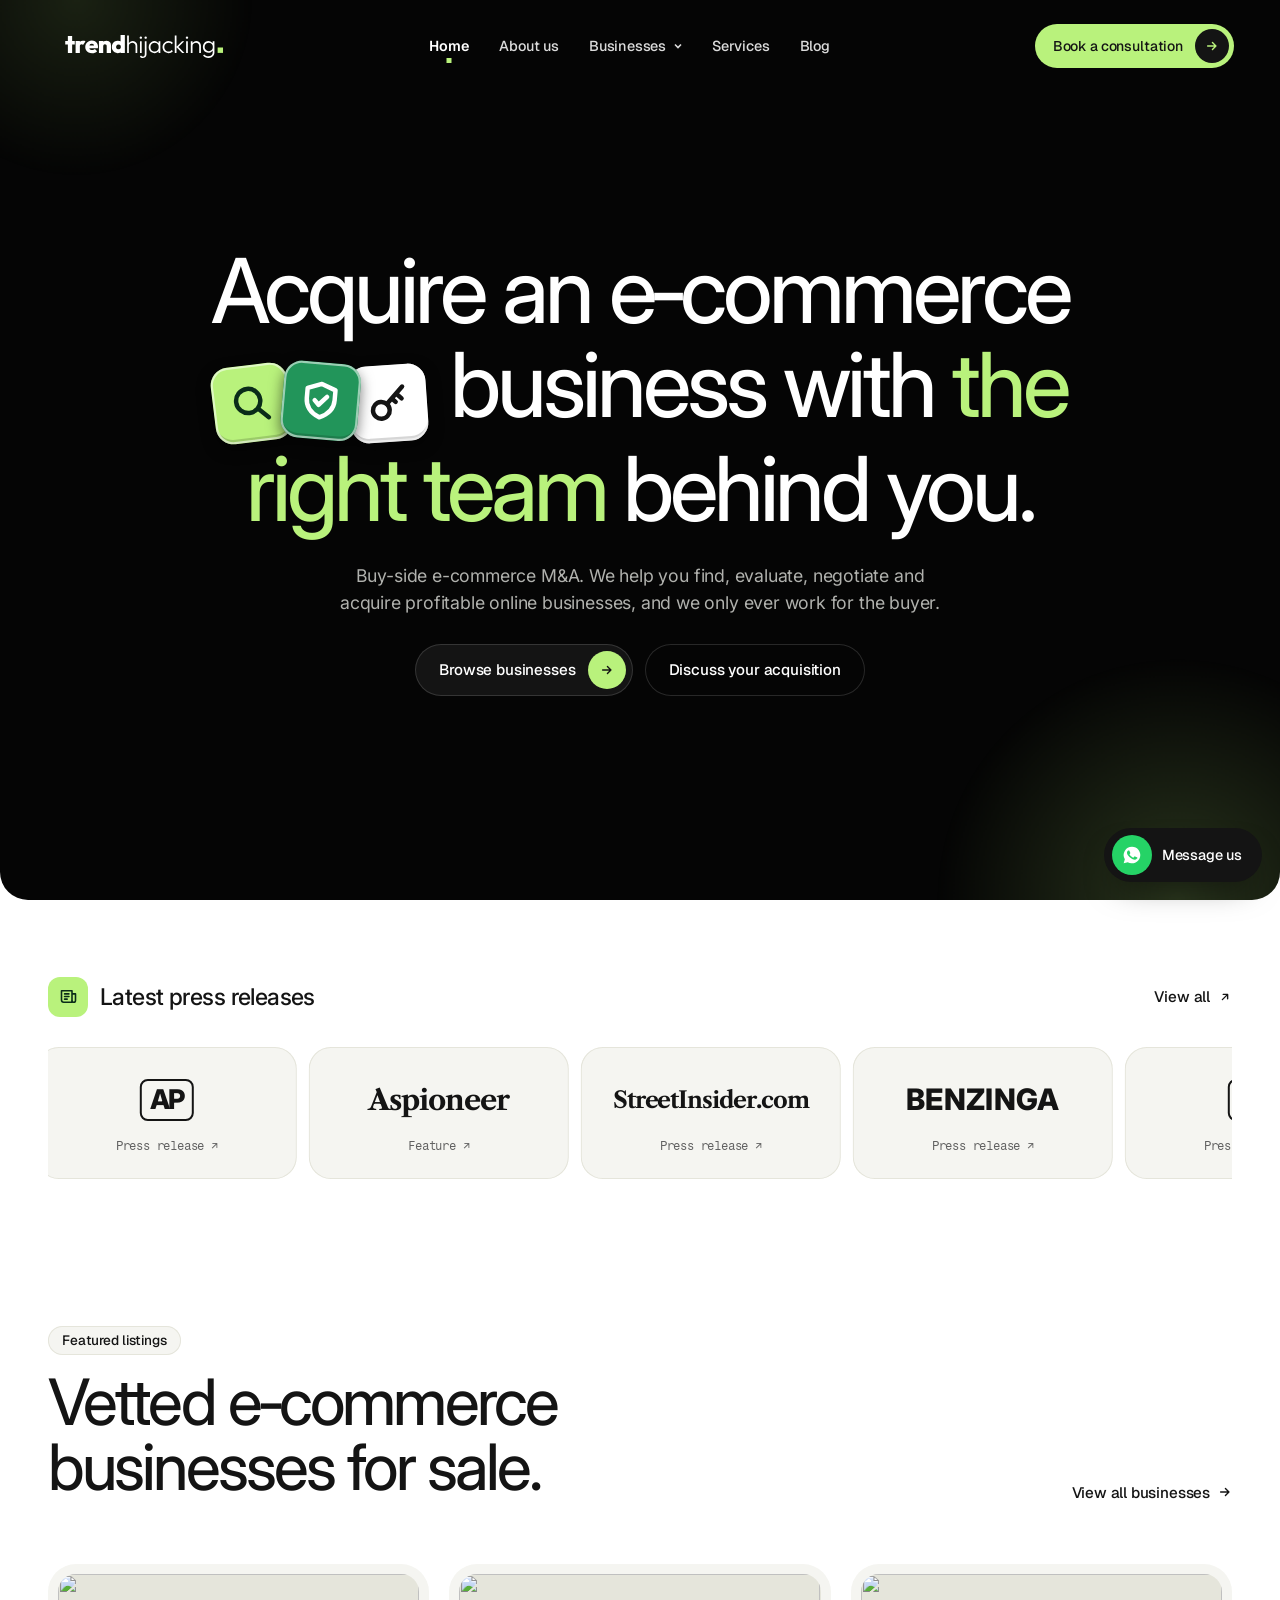
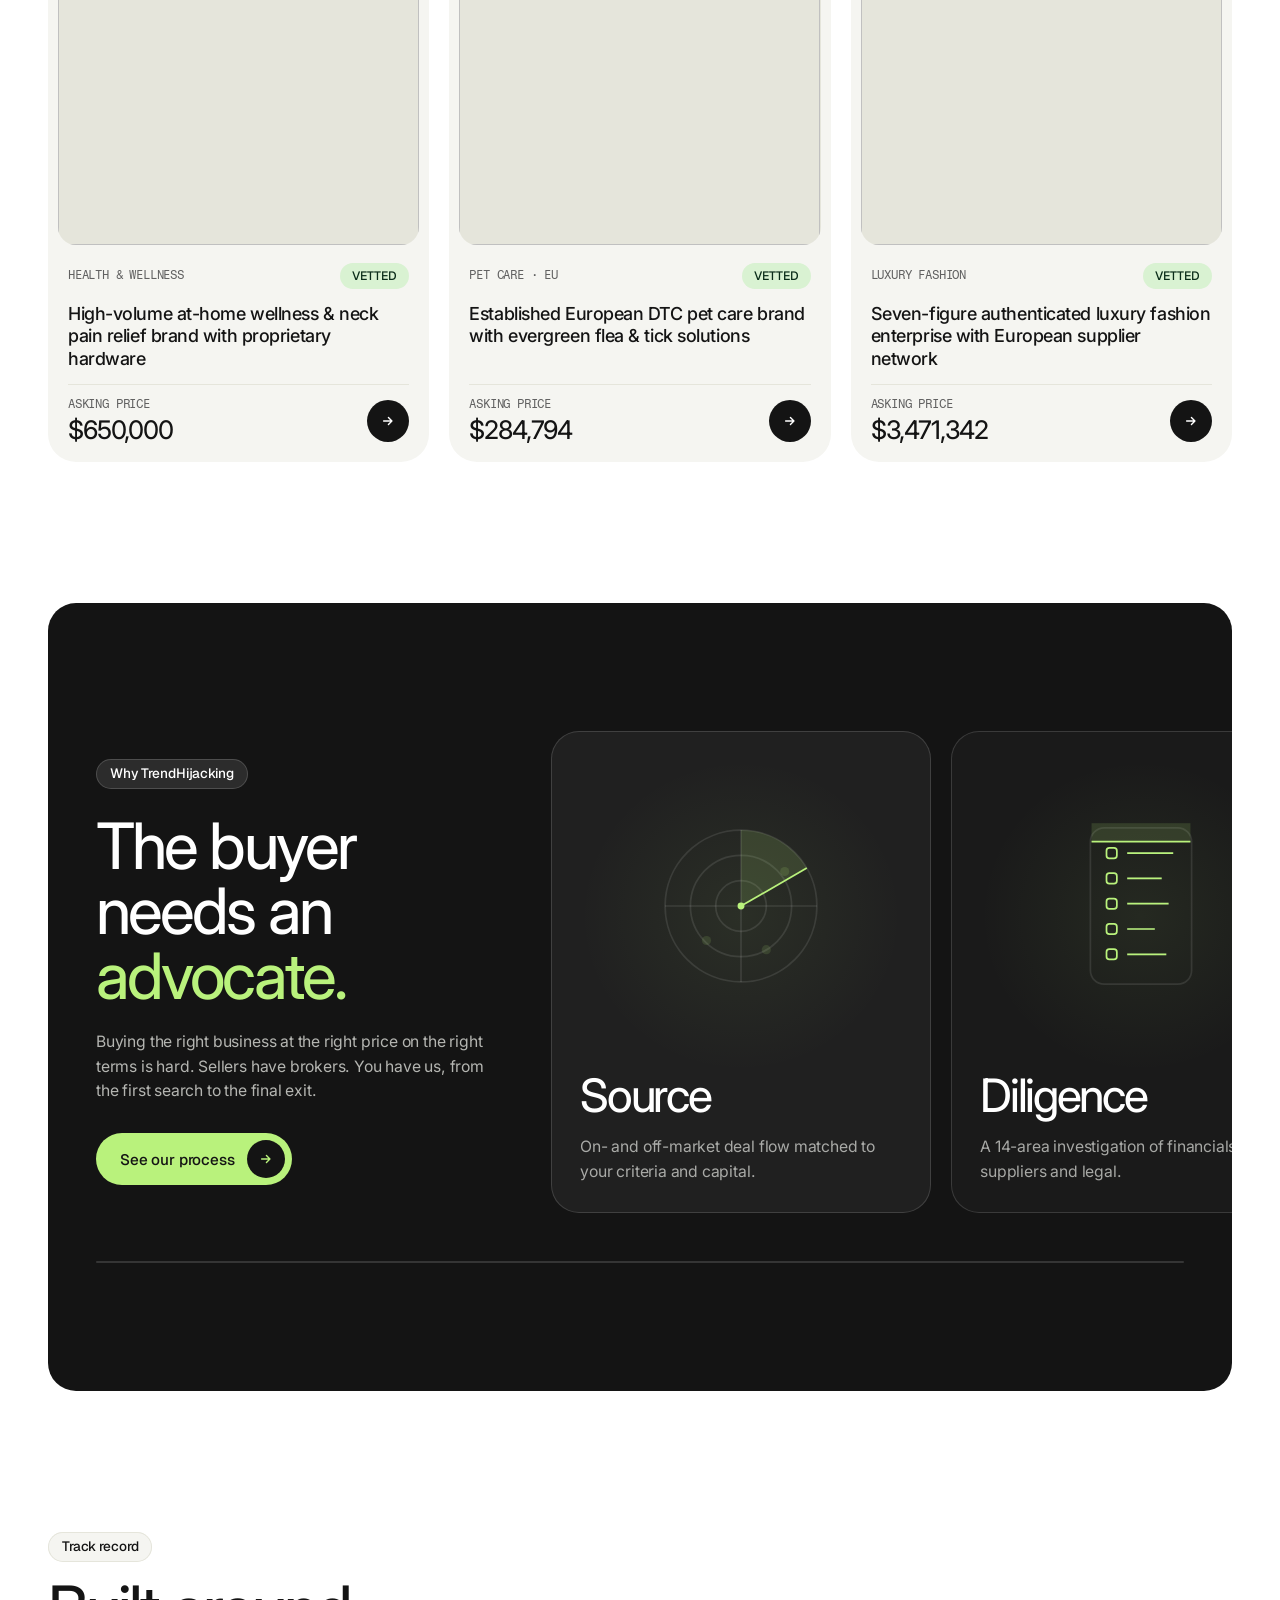
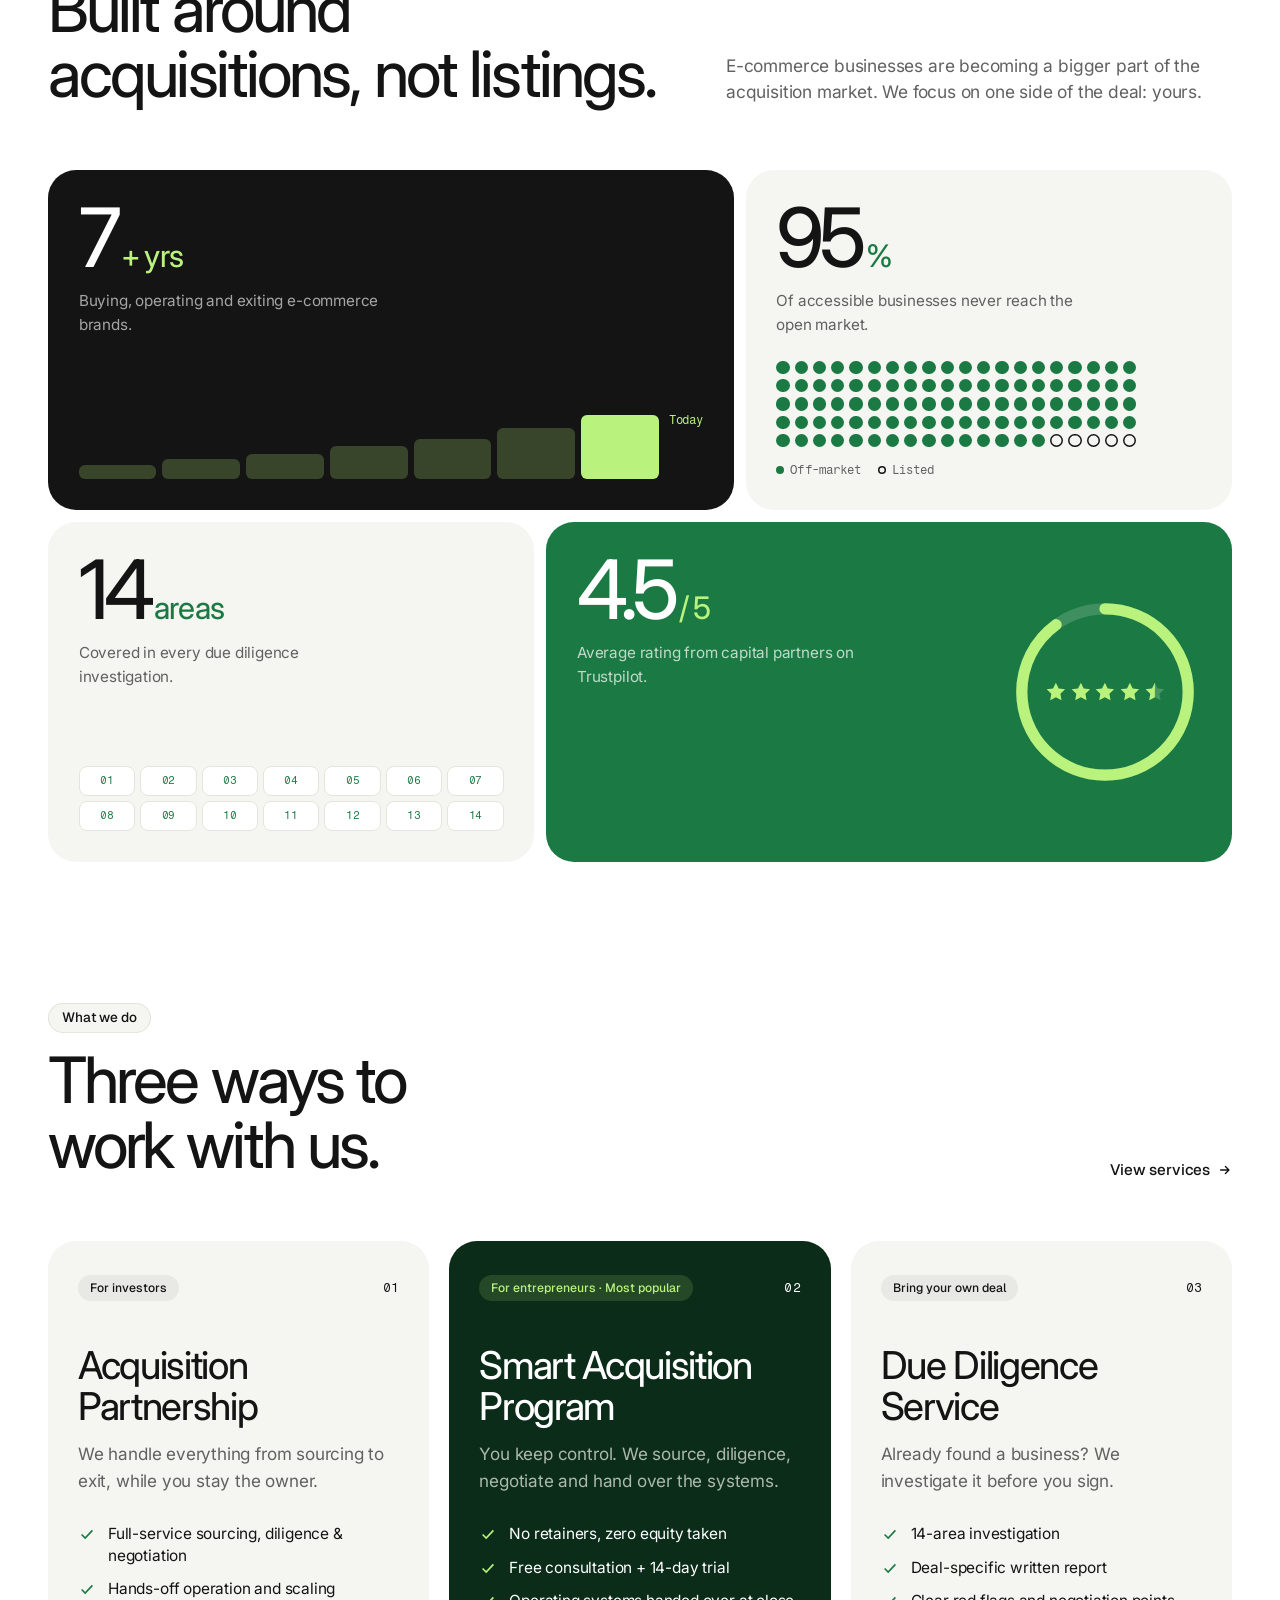
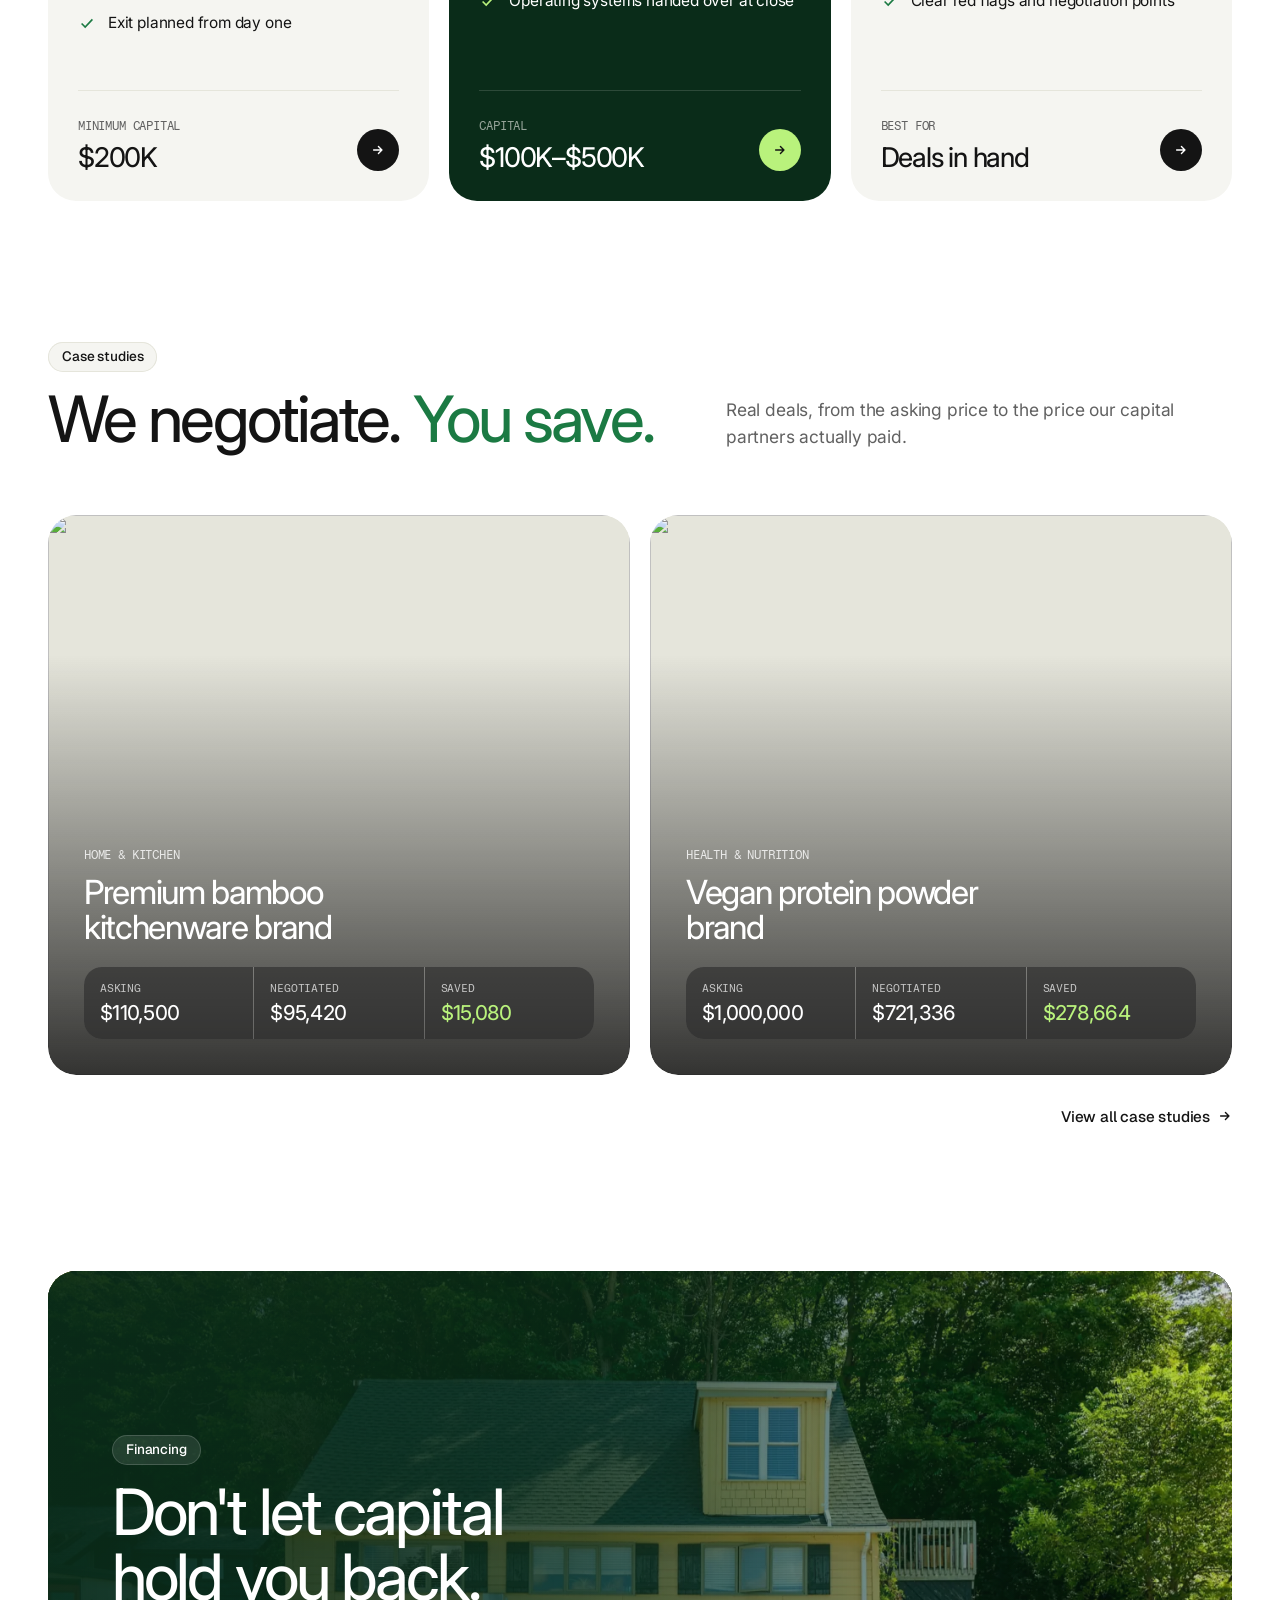
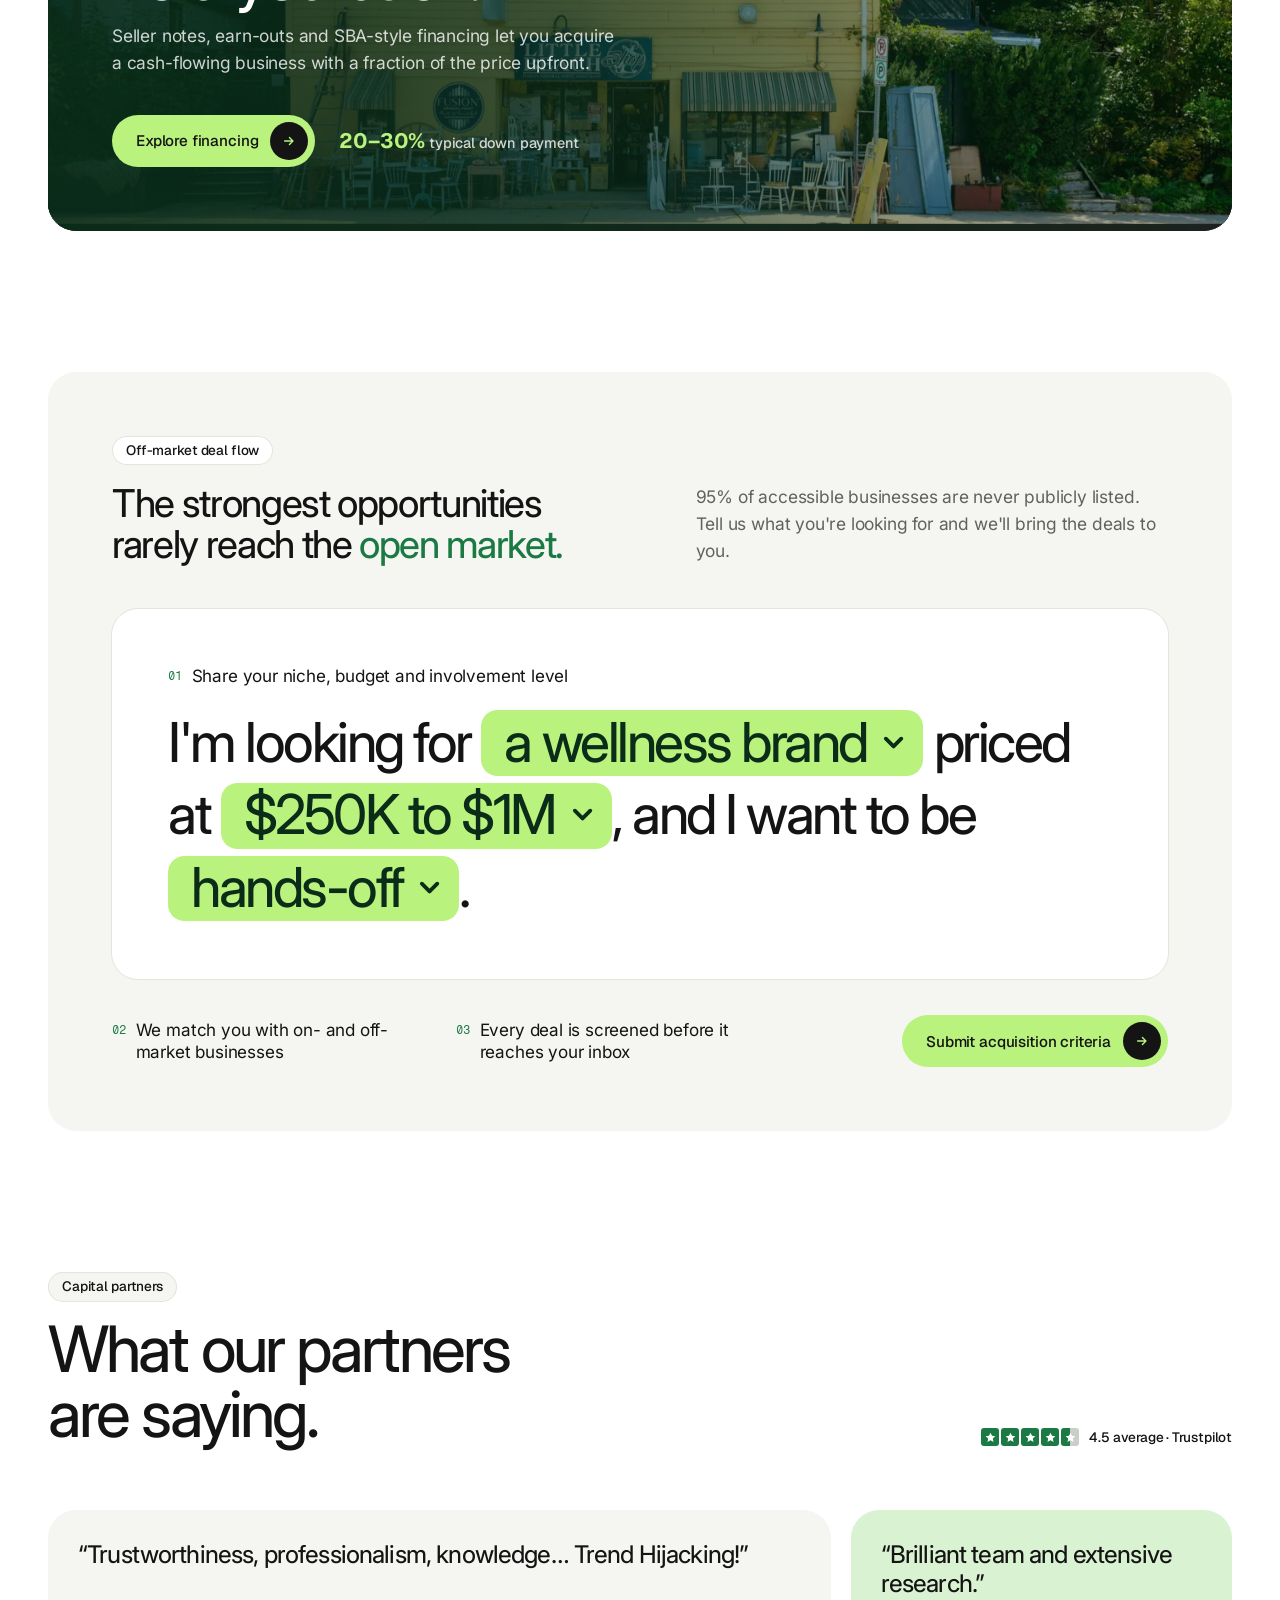
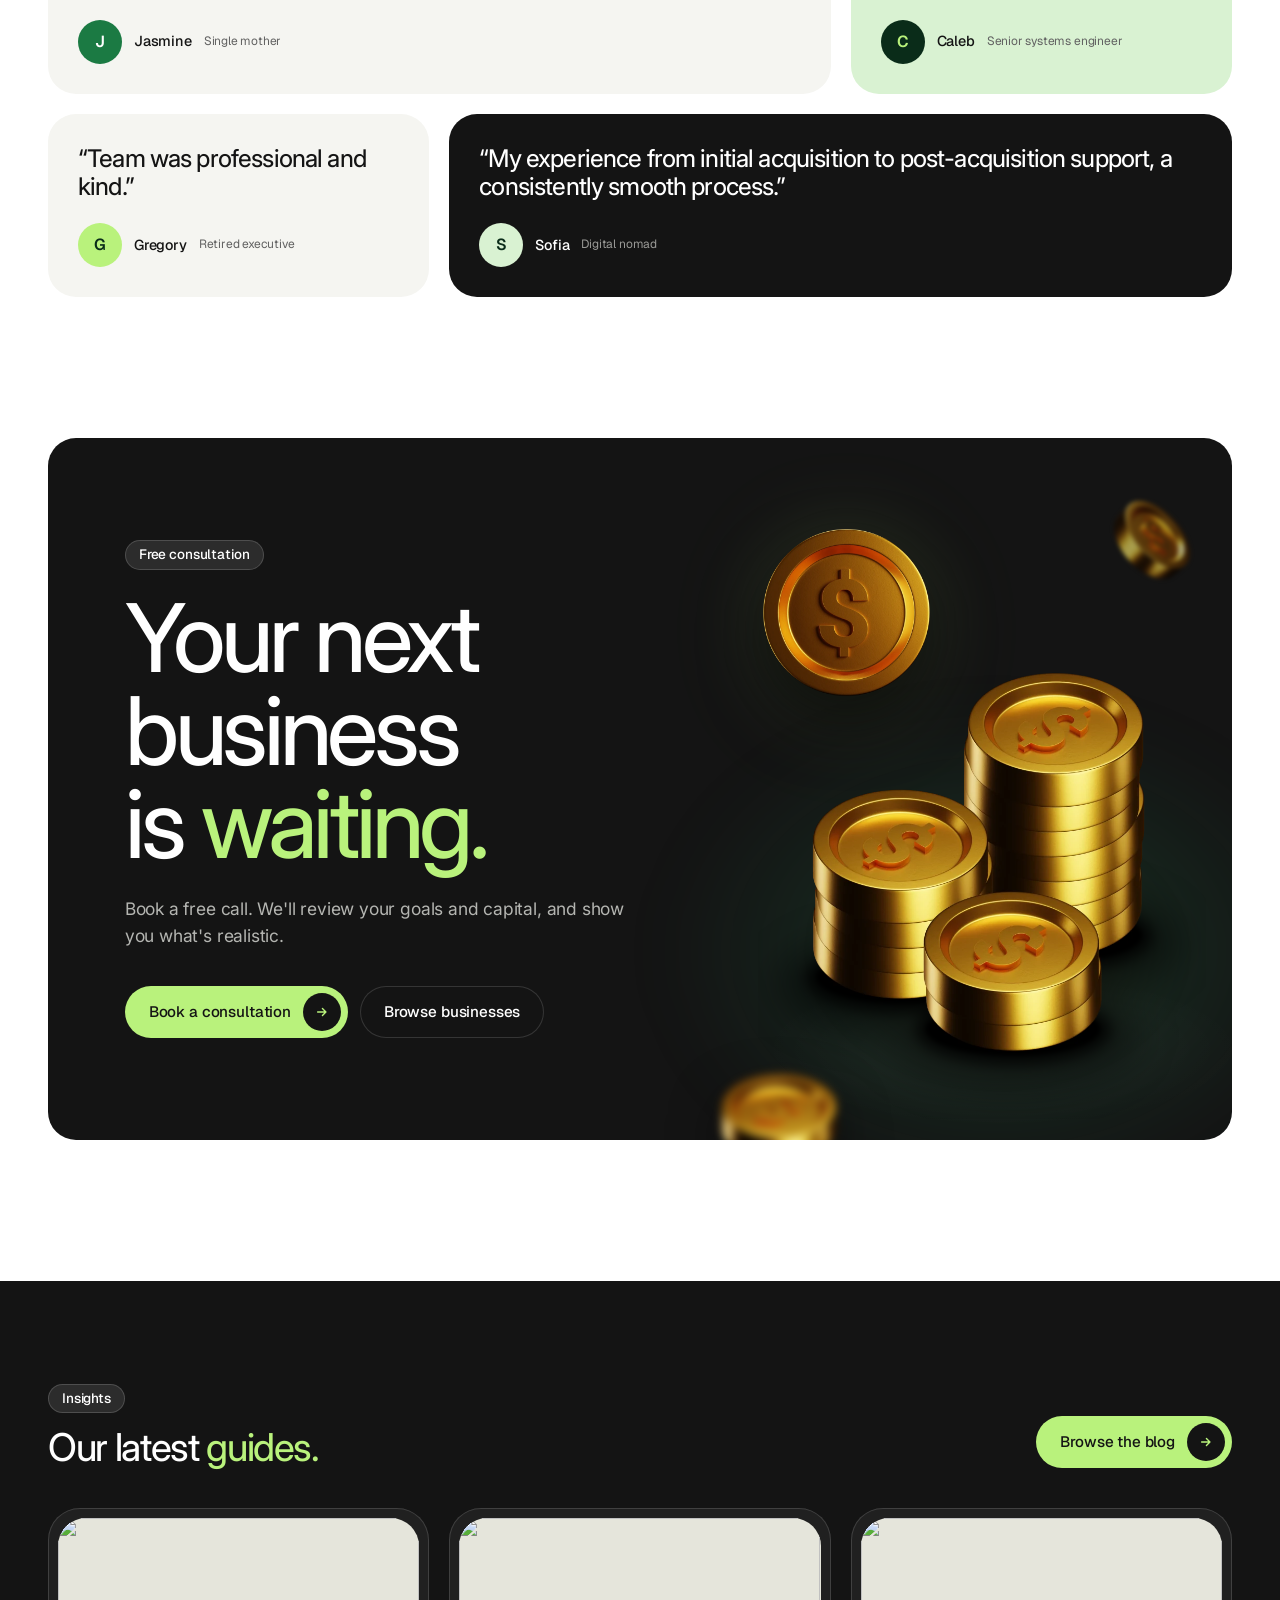
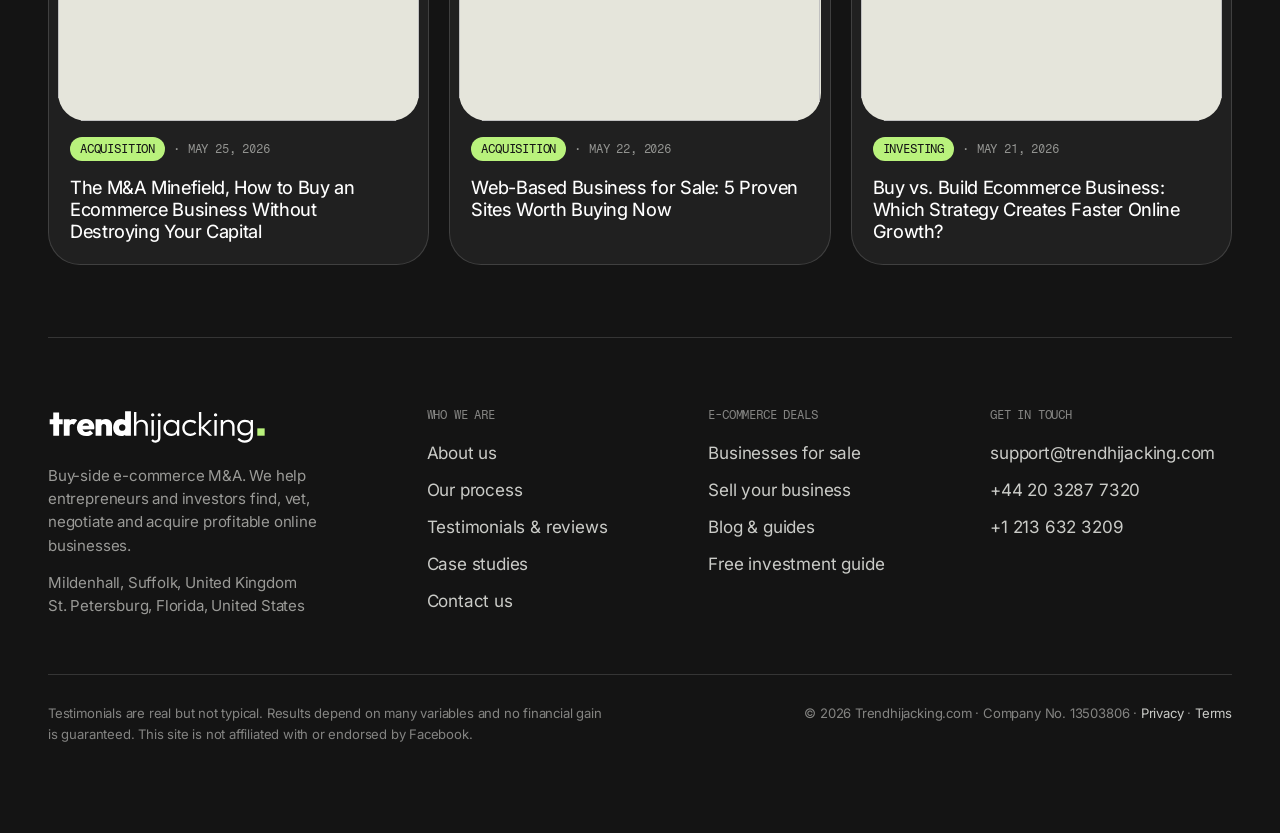
==== commit 5e700e4e: "Redesign site pages and move latest guides to footer Carry the redesign across the homepage and inne" ====
--- a/index.html
+++ b/index.html
@@ -3,12 +3,12 @@
 <head>
   <meta charset="utf-8">
   <meta name="viewport" content="width=device-width, initial-scale=1">
-  <title>TrendHijacking — Buy-side e-commerce M&amp;A</title>
+  <title>TrendHijacking | Buy-side e-commerce M&amp;A</title>
   <meta name="description" content="Acquire a profitable e-commerce business with the right team behind you. Sourcing, due diligence, negotiation, structuring and exit.">
   <link rel="icon" href="assets/logo/th-favicon.svg" type="image/svg+xml">
   <link rel="preconnect" href="https://fonts.googleapis.com">
   <link rel="preconnect" href="https://fonts.gstatic.com" crossorigin>
-  <link href="https://fonts.googleapis.com/css2?family=Inter:opsz,wght@14..32,300..700&family=Geist:wght@400;500;600&family=Fragment+Mono&display=swap" rel="stylesheet">
+  <link href="https://fonts.googleapis.com/css2?family=Inter:opsz,wght@14..32,300..700&family=Geist:wght@400;500;600&family=Fragment+Mono&family=Libre+Caslon+Text:wght@700&display=swap" rel="stylesheet">
   <link rel="stylesheet" href="assets/css/style.css">
 </head>
 <body data-page="home">
@@ -16,34 +16,76 @@
 
 <main>
   <!-- HERO -->
-  <section class="hero">
-    <div class="wrap hero-top">
-      <h1 class="d1" data-split>Acquire an e‑commerce business with <em>the right team</em> behind you.</h1>
-      <div class="hero-side" data-reveal>
-        <div class="rating">
-          <span class="stars"><i><svg viewBox="0 0 12 12" fill="currentColor"><path d="M6 .8l1.6 3.4 3.7.4-2.8 2.5.8 3.7L6 9 2.7 10.8l.8-3.7L.7 4.6l3.7-.4z"/></svg></i><i><svg viewBox="0 0 12 12" fill="currentColor"><path d="M6 .8l1.6 3.4 3.7.4-2.8 2.5.8 3.7L6 9 2.7 10.8l.8-3.7L.7 4.6l3.7-.4z"/></svg></i><i><svg viewBox="0 0 12 12" fill="currentColor"><path d="M6 .8l1.6 3.4 3.7.4-2.8 2.5.8 3.7L6 9 2.7 10.8l.8-3.7L.7 4.6l3.7-.4z"/></svg></i><i><svg viewBox="0 0 12 12" fill="currentColor"><path d="M6 .8l1.6 3.4 3.7.4-2.8 2.5.8 3.7L6 9 2.7 10.8l.8-3.7L.7 4.6l3.7-.4z"/></svg></i><i class="half"><svg viewBox="0 0 12 12" fill="currentColor"><path d="M6 .8l1.6 3.4 3.7.4-2.8 2.5.8 3.7L6 9 2.7 10.8l.8-3.7L.7 4.6l3.7-.4z"/></svg></i></span>
-          4.5 on Trustpilot
-        </div>
-        <p class="lead">Buy-side e-commerce M&amp;A. We help you find, evaluate, negotiate and acquire profitable online businesses — and we only ever work for the buyer.</p>
-        <div class="btns">
-          <a class="btn btn-duo" href="businesses.html">Browse businesses<span class="ic"><svg viewBox="0 0 16 16" fill="none" stroke="currentColor" stroke-width="1.6"><path d="M3 8h9.5M8.5 4l4 4-4 4" stroke-linecap="round" stroke-linejoin="round"/></svg></span></a>
-          <a class="btn btn-ghost" href="contact.html">Discuss your acquisition</a>
-        </div>
-      </div>
-    </div>
-
-    <div class="hero-stage">
-      <div class="hero-media media sq">
-        <img src="https://images.unsplash.com/photo-1600880292203-757bb62b4baf?auto=format&fit=crop&w=2000&q=80" alt="Acquisition team reviewing a deal around a table">
-        <div class="hero-chip c1">
-          <div class="pill pill-green" style="margin-bottom:14px"><span class="dot"></span>Closed deal · Vegan protein brand</div>
-          <div class="deal-row">Asking price <b>$1,000,000</b></div>
-          <div class="deal-row">Negotiated <b>$721,336</b></div>
-          <div class="deal-row">Saved for buyer <b class="deal-save">−27.9%</b></div>
-        </div>
-        <div class="hero-chip c2">
-          <div class="chip-big">95%</div>
-          <div class="chip-sub">of accessible businesses are off-market</div>
+  <section class="hero on-dark">
+    <!-- decorative deal boxes behind the copy; all figures are placeholders -->
+    <div class="hero-boxes" aria-hidden="true" data-reveal data-delay=".3">
+      <div class="hbx hbx-win" style="--w:250;--cx:-585;--cy:-200;--r:-3deg;--dim:.55">
+        <div class="hbx-bar"><em>P&amp;L, last 12 months</em></div>
+        <div class="hbx-pl"><span>Revenue</span><span>$1,204,000</span></div>
+        <div class="hbx-pl"><span>Cost of goods</span><span>$482,000</span></div>
+        <div class="hbx-pl"><span>Ad spend</span><span>$218,000</span></div>
+        <div class="hbx-pl"><span>Owner earnings</span><span>$312,000</span></div>
+      </div>
+      <div class="hbx" style="--w:240;--cx:-565;--cy:-40;--r:3deg;--dim:.72">
+        <div class="hbx-k"><span>Monthly revenue</span><span class="hbx-tag">+18%</span></div>
+        <div class="hbx-big">$104k</div>
+        <svg class="hbx-chart" viewBox="0 0 200 60" preserveAspectRatio="none"><path d="M0 52 C25 48 35 42 55 44 S90 30 110 32 150 14 200 6 V60 H0Z" fill="var(--lime)" opacity=".14"/><path d="M0 52 C25 48 35 42 55 44 S90 30 110 32 150 14 200 6" fill="none" stroke="var(--lime)" stroke-width="2" vector-effect="non-scaling-stroke"/></svg>
+      </div>
+      <div class="hbx" style="--w:220;--cx:-600;--cy:230;--r:-3deg;--dim:.6">
+        <div class="hbx-k"><span>Pet care · EU</span><span class="hbx-tag">Vetted</span></div>
+        <div class="hbx-name">Established DTC pet care brand</div>
+        <div class="hbx-big">$284,794</div>
+      </div>
+      <div class="hbx" style="--w:190;--cx:610;--cy:-135;--r:4deg;--dim:.6">
+        <div class="hbx-doc-t">Letter of intent</div>
+        <div class="hbx-lines"><i></i><i></i><i style="width:82%"></i><i></i><i style="width:58%"></i></div>
+        <svg class="hbx-sign" viewBox="0 0 120 34"><path d="M4 24c10-16 16-20 18-16s-8 20-4 20 12-18 16-16-4 14 0 14 10-12 14-10 0 8 4 8 10-6 16-5 18 1 48-3"/></svg>
+        <div class="hbx-signed">Signed by buyer</div>
+      </div>
+      <div class="hbx hbx-chat" style="--w:235;--cx:565;--cy:25;--r:-3deg;--dim:.85">
+        <div class="hbx-who"><i>TH</i>Your deal team</div>
+        Supplier contracts look clean. Ready to send the offer?
+      </div>
+      <div class="hbx hbx-win" style="--w:250;--cx:590;--cy:190;--r:3deg;--dim:.6">
+        <div class="hbx-bar"><i></i><i></i><i></i><span>your-next-store.com</span></div>
+        <div class="hbx-shop">
+          <div><i style="--t:var(--lime)"></i><b></b><b></b></div>
+          <div><i style="--t:var(--green-2)"></i><b></b><b></b></div>
+          <div><i style="--t:var(--stone)"></i><b></b><b></b></div>
+        </div>
+      </div>
+      <div class="hbx hbx-pill" style="--cx:420;--cy:320;--r:-3deg;--dim:.9"><span class="hbx-tick"><svg viewBox="0 0 12 12"><path d="M2.5 6.3l2.4 2.4 4.6-5"/></svg></span>Offer accepted</div>
+    </div>
+    <div class="wrap">
+      <h1 class="d1" data-split>
+        <span class="hl">Acquire an e‑commerce</span>
+        <span class="hl"><span class="hero-tiles" aria-hidden="true"><i class="hero-tile t-lime"><svg viewBox="0 0 24 24"><circle cx="10.5" cy="10.5" r="6.5"/><path d="M15.5 15.5l5 5"/></svg></i><i class="hero-tile t-green"><svg viewBox="0 0 24 24"><path d="M12 3l7.5 2.8v5.4c0 4.6-3 7.9-7.5 9.8-4.5-1.9-7.5-5.2-7.5-9.8V5.8z"/><path d="M8.8 12l2.3 2.3 4.2-4.6"/></svg></i><i class="hero-tile t-white"><svg viewBox="0 0 24 24"><circle cx="8" cy="15.5" r="4.5"/><path d="M11.2 12.3L20 3.5M16.5 7l2.8 2.8M14 9.5l2 2"/></svg></i></span> business with <em>the</em></span>
+        <span class="hl"><em>right team</em> behind you.</span>
+      </h1>
+      <p class="lead" data-reveal data-delay=".12">Buy-side e-commerce M&amp;A. We help you find, evaluate, negotiate and acquire profitable online businesses, and we only ever work for the buyer.</p>
+      <div class="btns" data-reveal data-delay=".22">
+        <a class="btn btn-duo" href="businesses.html">Browse businesses<span class="ic"><svg viewBox="0 0 16 16" fill="none" stroke="currentColor" stroke-width="1.6"><path d="M3 8h9.5M8.5 4l4 4-4 4" stroke-linecap="round" stroke-linejoin="round"/></svg></span></a>
+        <a class="btn btn-ghost" href="contact.html">Discuss your acquisition</a>
+      </div>
+    </div>
+  </section>
+
+  <!-- PRESS -->
+  <section class="press" aria-labelledby="press-title">
+    <div class="wrap">
+      <div class="press-head" data-reveal>
+        <div class="press-title">
+          <span class="press-ic" aria-hidden="true"><svg viewBox="0 0 24 24" fill="none" stroke="currentColor" stroke-width="1.8" stroke-linejoin="round"><path d="M4 5.5h12v13H6.5A2.5 2.5 0 0 1 4 16V5.5z"/><path d="M16 9h4v7.5a2 2 0 0 1-4 0"/><path d="M7.5 9h5M7.5 12h5M7.5 15h3" stroke-linecap="round"/></svg></span>
+          <h2 id="press-title">Latest press releases</h2>
+        </div>
+        <a class="link-arrow" href="blog.html">View all <svg viewBox="0 0 16 16" fill="none" stroke="currentColor" stroke-width="1.6"><path d="M5 11l6-6M6 5h5v5" stroke-linecap="round" stroke-linejoin="round"/></svg></a>
+      </div>
+      <div class="press-marquee" data-marquee data-reveal>
+        <div class="press-track">
+          <a class="press-item" href="#" aria-label="Read our press release on AP News"><span class="pl pl-ap">AP</span><small>Press release ↗</small></a>
+          <a class="press-item" href="#" aria-label="Read our press release on Aspioneer"><span class="pl pl-asp">Aspioneer</span><small>Feature ↗</small></a>
+          <a class="press-item" href="#" aria-label="Read our press release on StreetInsider.com"><span class="pl pl-si">StreetInsider.com</span><small>Press release ↗</small></a>
+          <a class="press-item" href="#" aria-label="Read our press release on Benzinga"><span class="pl pl-bz">BENZINGA</span><small>Press release ↗</small></a>
         </div>
       </div>
     </div>
@@ -100,7 +142,7 @@
           <span class="eyebrow">Why TrendHijacking</span>
           <div>
             <h2 class="d2" style="margin:24px 0 22px">The buyer needs an <em>advocate.</em></h2>
-            <p class="lead">Buying the right business at the right price on the right terms is hard. Sellers have brokers. You have us — from the first search to the final exit.</p>
+            <p class="lead">Buying the right business at the right price on the right terms is hard. Sellers have brokers. You have us, from the first search to the final exit.</p>
             <div class="btns" style="margin-top:30px"><a class="btn btn-lime" href="services.html#process">See our process<span class="ic"><svg viewBox="0 0 16 16" fill="none" stroke="currentColor" stroke-width="1.6"><path d="M3 8h9.5M8.5 4l4 4-4 4" stroke-linecap="round" stroke-linejoin="round"/></svg></span></a></div>
           </div>
         </div>
@@ -126,7 +168,7 @@
           <span class="eyebrow">Track record</span>
           <h2 class="d2" data-split>Built around acquisitions, not listings.</h2>
         </div>
-        <p class="lead" data-reveal>E-commerce businesses are becoming a bigger part of the acquisition market. We focus on one side of the deal — yours.</p>
+        <p class="lead" data-reveal>E-commerce businesses are becoming a bigger part of the acquisition market. We focus on one side of the deal: yours.</p>
       </div>
       <div class="facts" data-stagger>
         <article class="fact fact-dark sq">
@@ -167,7 +209,7 @@
           <span class="eyebrow">What we do</span>
           <h2 class="d2" data-split>Three ways to work with us.</h2>
         </div>
-        <a class="link-arrow" href="services.html" data-reveal>Compare services <svg viewBox="0 0 16 16" fill="none" stroke="currentColor" stroke-width="1.6"><path d="M3 8h9.5M8.5 4l4 4-4 4" stroke-linecap="round" stroke-linejoin="round"/></svg></a>
+        <a class="link-arrow" href="services.html" data-reveal>View services <svg viewBox="0 0 16 16" fill="none" stroke="currentColor" stroke-width="1.6"><path d="M3 8h9.5M8.5 4l4 4-4 4" stroke-linecap="round" stroke-linejoin="round"/></svg></a>
       </div>
       <div class="tiers" data-stagger>
         <article class="tier sq">
@@ -243,105 +285,56 @@
     </div>
   </section>
 
-  <!-- BLOG -->
-  <section class="sec on-dark sq dark-band">
-    <div class="wrap">
-      <div class="sec-head">
-        <div class="stack-sm">
-          <span class="eyebrow">Insights</span>
-          <h2 class="d2" data-split>Our latest <em>guides.</em></h2>
-        </div>
-        <a class="btn btn-lime" data-reveal href="blog.html">Browse the blog<span class="ic"><svg viewBox="0 0 16 16" fill="none" stroke="currentColor" stroke-width="1.6"><path d="M3 8h9.5M8.5 4l4 4-4 4" stroke-linecap="round" stroke-linejoin="round"/></svg></span></a>
-      </div>
-      <div class="rail-wrap">
-        <button class="rail-btn" type="button" data-rail-prev aria-label="Previous guides" disabled><svg viewBox="0 0 16 16" fill="none" stroke="currentColor" stroke-width="1.6"><path d="M13 8H3.5M7.5 4l-4 4 4 4" stroke-linecap="round" stroke-linejoin="round"/></svg></button>
-        <button class="rail-btn" type="button" data-rail-next aria-label="More guides"><svg viewBox="0 0 16 16" fill="none" stroke="currentColor" stroke-width="1.6"><path d="M3 8h9.5M8.5 4l4 4-4 4" stroke-linecap="round" stroke-linejoin="round"/></svg></button>
-      <div class="posts post-rail" data-rail data-stagger>
-        <a class="post" href="article.html">
-          <div class="media sq"><img src="https://framerusercontent.com/images/Ge0IS98pJHqXAViJqm7sPVfGJs4.png?scale-down-to=1024" alt="The M&amp;A Minefield, How to Buy an Ecommerce Business Without Destroying Your Capital" loading="lazy"></div>
-          <div class="post-meta"><span class="post-cat">Acquisition</span><span>·</span><span>May 25, 2026</span></div>
-          <h3 class="post-t">The M&amp;A Minefield, How to Buy an Ecommerce Business Without Destroying Your Capital</h3>
-        </a>
-        <a class="post" href="article.html">
-          <div class="media sq"><img src="https://framerusercontent.com/images/lSisdz2W5gmqIFfuz3ScmOuK2U.png?scale-down-to=1024" alt="Web-Based Business for Sale: 5 Proven Sites Worth Buying Now" loading="lazy"></div>
-          <div class="post-meta"><span class="post-cat">Acquisition</span><span>·</span><span>May 22, 2026</span></div>
-          <h3 class="post-t">Web-Based Business for Sale: 5 Proven Sites Worth Buying Now</h3>
-        </a>
-        <a class="post" href="article.html">
-          <div class="media sq"><img src="https://framerusercontent.com/images/YNBfCivpO78PLjQhM9Qb1h8Rgc.png?scale-down-to=1024" alt="Buy vs. Build Ecommerce Business: Which Strategy Creates Faster Online Growth?" loading="lazy"></div>
-          <div class="post-meta"><span class="post-cat">Investing</span><span>·</span><span>May 21, 2026</span></div>
-          <h3 class="post-t">Buy vs. Build Ecommerce Business: Which Strategy Creates Faster Online Growth?</h3>
-        </a>
-        <a class="post" href="article.html">
-          <div class="media sq"><img src="https://framerusercontent.com/images/1Y5ylyBxZFRs6gkbke5GI69pFs.png?scale-down-to=1024" alt="Should You Buy A SaaS Business? (Read This First!)" loading="lazy"></div>
-          <div class="post-meta"><span class="post-cat">Investing</span><span>·</span><span>May 20, 2026</span></div>
-          <h3 class="post-t">Should You Buy A SaaS Business? (Read This First!)</h3>
-        </a>
-        <a class="post" href="article.html">
-          <div class="media sq"><img src="https://framerusercontent.com/images/ML47e9ay2426SJvom64a8xttqw.png?scale-down-to=1024" alt="The Digital Autopsy: E-Commerce Business Valuation Guide for Investors" loading="lazy"></div>
-          <div class="post-meta"><span class="post-cat">Valuation</span><span>·</span><span>May 18, 2026</span></div>
-          <h3 class="post-t">The Digital Autopsy: E-Commerce Business Valuation Guide for Investors</h3>
-        </a>
-        <a class="post" href="article.html">
-          <div class="media sq"><img src="https://framerusercontent.com/images/Wzy4B3UzVs83UBumvZu5QjPs8pM.webp?scale-down-to=1024" alt="The Deal Room Briefing: Asset Purchase vs. Stock Purchase in E-Commerce" loading="lazy"></div>
-          <div class="post-meta"><span class="post-cat">Acquisition</span><span>·</span><span>May 14, 2026</span></div>
-          <h3 class="post-t">The Deal Room Briefing: Asset Purchase vs. Stock Purchase in E-Commerce</h3>
-        </a>
-        <a class="post" href="article.html">
-          <div class="media sq"><img src="https://framerusercontent.com/images/BkDeSF0nXpzHHe0aERAlqJycc.webp?scale-down-to=1024" alt="Finding A &quot;Broker To Sell My Business&quot; Guide: 7 Mistakes To Avoid" loading="lazy"></div>
-          <div class="post-meta"><span class="post-cat">Selling</span><span>·</span><span>May 13, 2026</span></div>
-          <h3 class="post-t">Finding A &quot;Broker To Sell My Business&quot; Guide: 7 Mistakes To Avoid</h3>
-        </a>
-        <a class="post" href="article.html">
-          <div class="media sq"><img src="https://framerusercontent.com/images/pkhIQeCXUIkgfo0apndITJUCj0A.webp?scale-down-to=1024" alt="Buying Online Companies for Sale | Digital Investor’s Blueprint for E-Commerce Acquisitions" loading="lazy"></div>
-          <div class="post-meta"><span class="post-cat">Acquisition</span><span>·</span><span>May 12, 2026</span></div>
-          <h3 class="post-t">Buying Online Companies for Sale | Digital Investor’s Blueprint for E-Commerce Acquisitions</h3>
-        </a>
-      </div>
-      </div>
-    </div>
-  </section>
-
   <!-- FINANCE -->
-  <section class="sec-tight" style="padding-top:0">
-    <div class="wrap">
-      <div class="finance sq" data-reveal>
-        <div class="finance-copy">
-          <div class="stack-sm">
-            <span class="eyebrow" style="color:rgba(255,255,255,.75)">Financing</span>
-            <h2 class="d2">Don't let capital hold you back.</h2>
-            <p class="lead">Seller notes, earn-outs and SBA-style financing let you acquire a cash-flowing business with a fraction of the price upfront.</p>
-          </div>
-          <div style="display:flex;justify-content:space-between;align-items:flex-end;gap:24px;flex-wrap:wrap">
-            <div class="finance-big">20–30%<small>typical down payment</small></div>
-            <a class="btn btn-light" href="services.html#finance">Explore financing<span class="ic"><svg viewBox="0 0 16 16" fill="none" stroke="currentColor" stroke-width="1.6"><path d="M3 8h9.5M8.5 4l4 4-4 4" stroke-linecap="round" stroke-linejoin="round"/></svg></span></a>
-          </div>
-        </div>
-        <div class="media"><img data-parallax src="https://images.unsplash.com/photo-1579621970563-ebec7560ff3e?auto=format&fit=crop&w=1200&q=80" alt="" loading="lazy"></div>
+  <section class="sec" style="padding-top:0">
+    <div class="wrap">
+      <div class="finance-photo sq" data-reveal>
+        <div class="fp-media media"><img data-parallax src="assets/img/fin-shop.webp" alt="" loading="lazy" width="1400" height="933"></div>
+        <div class="fp-copy stack-sm">
+          <span class="eyebrow">Financing</span>
+          <h2 class="d2">Don't let capital hold you back.</h2>
+          <p class="lead">Seller notes, earn-outs and SBA-style financing let you acquire a cash-flowing business with a fraction of the price upfront.</p>
+          <div class="fp-row">
+            <a class="btn btn-lime" href="services.html#finance">Explore financing<span class="ic"><svg viewBox="0 0 16 16" fill="none" stroke="currentColor" stroke-width="1.6"><path d="M3 8h9.5M8.5 4l4 4-4 4" stroke-linecap="round" stroke-linejoin="round"/></svg></span></a>
+            <span class="fp-stat"><b>20–30%</b> typical down payment</span>
+          </div>
+        </div>
       </div>
     </div>
   </section>
 
   <!-- OFF-MARKET -->
-  <section class="sec-tight">
-    <div class="wrap"><div class="panel on-green sq split">
-      <div class="media sq" data-reveal><img data-parallax src="https://images.unsplash.com/photo-1556761175-5973dc0f32e7?auto=format&fit=crop&w=1200&q=80" alt="Advisors discussing an off-market opportunity" loading="lazy"></div>
-      <div>
-        <span class="eyebrow">Off-market deal flow</span>
-        <h2 class="d2" data-split style="margin:22px 0 22px">The strongest opportunities rarely reach the <em>open market.</em></h2>
-        <p class="lead">95% of accessible businesses are never publicly listed. Tell us what you're looking for and we'll bring the deals to you.</p>
-        <ul class="checks">
-          <li><b>01</b>Share your niche, budget and involvement level</li>
+  <section class="sec" style="padding-top:0">
+    <div class="wrap"><div class="om sq">
+      <div class="om-head">
+        <div>
+          <span class="eyebrow">Off-market deal flow</span>
+          <h2 class="d3" data-split>The strongest opportunities rarely reach the <em>open market.</em></h2>
+        </div>
+        <p class="lead" data-reveal>95% of accessible businesses are never publicly listed. Tell us what you're looking for and we'll bring the deals to you.</p>
+      </div>
+      <div class="om-form" data-reveal>
+        <span class="om-step"><b>01</b>Share your niche, budget and involvement level</span>
+        <p class="om-s" id="om-sentence">I'm looking for
+          <span class="om-pick" data-opts="a wellness brand|a tech accessories brand|a home goods brand|a pet brand|a fashion brand|any strong brand"><button type="button" aria-haspopup="true" aria-expanded="false"><span>a wellness brand</span><svg viewBox="0 0 12 12" fill="none" stroke="currentColor" stroke-width="2" aria-hidden="true"><path d="M2 4l4 4 4-4" stroke-linecap="round" stroke-linejoin="round"/></svg></button><span class="om-menu"></span></span>
+          priced at
+          <span class="om-pick" data-opts="under $250K|$250K to $1M|$1M to $5M|$5M or more"><button type="button" aria-haspopup="true" aria-expanded="false"><span>$250K to $1M</span><svg viewBox="0 0 12 12" fill="none" stroke="currentColor" stroke-width="2" aria-hidden="true"><path d="M2 4l4 4 4-4" stroke-linecap="round" stroke-linejoin="round"/></svg></button><span class="om-menu"></span></span>,
+          and I want to be
+          <span class="om-pick" data-opts="hands-off|part-time|running it myself"><button type="button" aria-haspopup="true" aria-expanded="false"><span>hands-off</span><svg viewBox="0 0 12 12" fill="none" stroke="currentColor" stroke-width="2" aria-hidden="true"><path d="M2 4l4 4 4-4" stroke-linecap="round" stroke-linejoin="round"/></svg></button><span class="om-menu"></span></span>.
+        </p>
+      </div>
+      <div class="om-foot">
+        <ul>
           <li><b>02</b>We match you with on- and off-market businesses</li>
           <li><b>03</b>Every deal is screened before it reaches your inbox</li>
         </ul>
-        <a class="btn btn-lime" href="contact.html">Submit acquisition criteria<span class="ic"><svg viewBox="0 0 16 16" fill="none" stroke="currentColor" stroke-width="1.6"><path d="M3 8h9.5M8.5 4l4 4-4 4" stroke-linecap="round" stroke-linejoin="round"/></svg></span></a>
+        <a class="btn btn-lime" id="om-cta" href="contact.html">Submit acquisition criteria<span class="ic"><svg viewBox="0 0 16 16" fill="none" stroke="currentColor" stroke-width="1.6"><path d="M3 8h9.5M8.5 4l4 4-4 4" stroke-linecap="round" stroke-linejoin="round"/></svg></span></a>
       </div>
     </div></div>
   </section>
 
   <!-- TESTIMONIALS -->
-  <section class="sec" id="reviews">
+  <section class="sec" id="reviews" style="padding-top:0">
     <div class="wrap">
       <div class="sec-head">
         <div class="stack-sm">
@@ -356,19 +349,19 @@
       <div class="quotes" data-stagger>
         <figure class="quote sq wide">
           <blockquote>“Trustworthiness, professionalism, knowledge… Trend Hijacking!”</blockquote>
-          <figcaption><img class="avatar" src="https://images.unsplash.com/photo-1573497019940-1c28c88b4f3e?auto=format&fit=crop&w=120&h=120&q=80" alt="">Jasmine<small>Single mother</small></figcaption>
+          <figcaption><span class="avatar a1" aria-hidden="true">J</span>Jasmine<small>Single mother</small></figcaption>
         </figure>
         <figure class="quote sq">
           <blockquote>“Brilliant team and extensive research.”</blockquote>
-          <figcaption><img class="avatar" src="https://images.unsplash.com/photo-1500648767791-00dcc994a43e?auto=format&fit=crop&w=120&h=120&q=80" alt="">Caleb<small>Senior systems engineer</small></figcaption>
+          <figcaption><span class="avatar a2" aria-hidden="true">C</span>Caleb<small>Senior systems engineer</small></figcaption>
         </figure>
         <figure class="quote sq">
           <blockquote>“Team was professional and kind.”</blockquote>
-          <figcaption><img class="avatar" src="https://images.unsplash.com/photo-1507679799987-c73779587ccf?auto=format&fit=crop&w=120&h=120&q=80" alt="">Gregory<small>Retired executive</small></figcaption>
+          <figcaption><span class="avatar a3" aria-hidden="true">G</span>Gregory<small>Retired executive</small></figcaption>
         </figure>
         <figure class="quote sq wide">
-          <blockquote>“My experience from initial acquisition to post-acquisition support — a consistently smooth process.”</blockquote>
-          <figcaption><img class="avatar" src="https://images.unsplash.com/photo-1494790108377-be9c29b29330?auto=format&fit=crop&w=120&h=120&q=80" alt="">Sofia<small>Digital nomad</small></figcaption>
+          <blockquote>“My experience from initial acquisition to post-acquisition support, a consistently smooth process.”</blockquote>
+          <figcaption><span class="avatar a4" aria-hidden="true">S</span>Sofia<small>Digital nomad</small></figcaption>
         </figure>
       </div>
     </div>
@@ -378,7 +371,14 @@
   <section>
     <div class="wrap">
       <div class="cta-box sq on-dark">
-        <div class="media sq"><img src="https://images.unsplash.com/photo-1521737604893-d14cc237f11d?auto=format&fit=crop&w=900&q=80" alt="" loading="lazy"></div>
+        <div class="cta-coins" aria-hidden="true">
+          <span class="cc-glow"></span>
+          <span class="cc-floor"></span>
+          <img class="cc-stacks" src="assets/img/coin-stacks.webp" alt="" loading="lazy" width="860" height="880">
+          <img class="coin cc-hero" src="assets/img/coin-b.webp" alt="" loading="lazy" width="600" height="600">
+          <img class="coin cc-back" src="assets/img/coin-a.webp" alt="" loading="lazy" width="324" height="329">
+          <img class="coin cc-front" src="assets/img/coin-c.webp" alt="" loading="lazy" width="338" height="260">
+        </div>
         <div class="cta-inner">
           <span class="eyebrow">Free consultation</span>
           <h2 class="d1" data-split style="margin-top:22px">Your next business is <em>waiting.</em></h2>
--- a/assets/css/style.css
+++ b/assets/css/style.css
@@ -80,7 +80,7 @@
   font: 500 .85rem/1 var(--ui); letter-spacing: -.01em;
   color: var(--ink); background: var(--card); box-shadow: inset 0 0 0 1px var(--line);
 }
-.on-dark .eyebrow, .on-green .eyebrow, .finance .eyebrow {
+.on-dark .eyebrow, .on-green .eyebrow, .finance .eyebrow, .finance-photo .eyebrow {
   color: var(--paper); background: rgba(255, 255, 255, .1); box-shadow: inset 0 0 0 1px rgba(255, 255, 255, .16);
 }
 .mono { font-family: var(--mono); font-size: .8rem; letter-spacing: .01em; }
@@ -88,7 +88,7 @@
 /* ---------- layout ---------- */
 .wrap { width: 100%; max-width: var(--max); margin: 0 auto; padding: 0 var(--pad); }
 .sec { padding: clamp(80px, 11vw, 150px) 0; position: relative; }
-.sec-tight { padding: clamp(56px, 7vw, 96px) 0; }
+section[id] { scroll-margin-top: 100px; } /* anchor links land clear of the fixed nav */
 .on-dark { background: var(--ink); color: var(--paper); }
 .on-green { background: var(--green-deep); color: var(--paper); }
 .sec-head { display: flex; justify-content: space-between; align-items: flex-end; gap: 32px; margin-bottom: clamp(36px, 5vw, 64px); flex-wrap: wrap; }
@@ -228,11 +228,17 @@
 .nav-cta .btn .ic { width: 34px; height: 34px; }
 .nav-cta .btn-duo { height: 44px; padding: 0 5px 0 18px; gap: 12px; font-size: .88rem; }
 .nav-cta .btn-duo .ic { width: 34px; height: 34px; }
-.btn-duo { --bg: var(--ink); --fg: var(--paper); }
-.btn-duo:hover { background: var(--green); }
+.btn-duo { --bg: var(--green); --fg: var(--paper); }
+.btn-duo:hover { background: var(--ink); }
 .btn-duo .ic { transition: background .3s, color .3s; }
-.btn-duo:hover .ic { background: var(--paper); color: var(--green); }
-.btn-duo .ic { background: var(--lime); color: var(--ink); }
+.btn-duo .ic { background: var(--paper); color: var(--green); }
+.btn-duo:hover .ic { background: var(--lime); color: var(--ink); }
+/* lime at rest and on hover: the colors don't change, only the arrow's usual turn */
+/* nav button: black on the white nav, lime while over the black homepage hero */
+.nav-cta .btn-duo, .nav-cta .btn-duo:hover { --bg: var(--ink); --fg: var(--paper); background: var(--ink); color: var(--paper); }
+.nav-cta .btn-duo .ic, .nav-cta .btn-duo:hover .ic { background: var(--lime); color: var(--ink); }
+.nav.on-hero .nav-cta .btn-duo, .nav.on-hero .nav-cta .btn-duo:hover { --bg: var(--lime); --fg: var(--ink); background: var(--lime); color: var(--ink); }
+.nav.on-hero .nav-cta .btn-duo .ic, .nav.on-hero .nav-cta .btn-duo:hover .ic { background: var(--ink); color: var(--lime); }
 .burger { display: none; width: 48px; height: 48px; border-radius: 50%; border: 0; background: var(--ink); color: var(--paper); cursor: pointer; place-items: center; }
 .burger span { display: block; width: 18px; height: 1.5px; background: currentColor; margin: 4px auto; transition: transform .35s var(--ease); }
 .nav.open .burger span:first-child { transform: translateY(2.75px) rotate(45deg); }
@@ -249,11 +255,121 @@
 .nav.open .mnav { opacity: 1; visibility: visible; transform: none; }
 
 /* ---------- hero ---------- */
-.hero { padding: 150px 0 0; }
-.hero-top { display: grid; grid-template-columns: 1.55fr 1fr; gap: 48px; align-items: end; }
-.hero-top .d1 { max-width: 13ch; }
-.hero-side { padding-bottom: 10px; }
-.hero-side .lead { margin-bottom: 28px; }
+/* full-bleed dark stage, rounded only where it meets the white page below */
+.hero {
+  background: #050505;
+  border-radius: 0 0 var(--r) var(--r);
+  min-height: max(640px, 100svh);
+  display: flex; flex-direction: column; justify-content: center;
+  padding: 110px 0 70px; /* extra top room for the nav */
+  text-align: center;
+}
+@supports (corner-shape: superellipse(2)) {
+  .hero { corner-shape: superellipse(2); border-radius: 0 0 calc(var(--r) * 1.45) calc(var(--r) * 1.45); }
+}
+/* three fixed headline lines at every width: the size follows the viewport so the longest line always fits */
+.hero .d1 { font-size: min(8.4vw, 11vh, 5.6rem); line-height: 1.04; }
+.hero .hl { display: block; }
+.hero .lead { margin: clamp(20px, 3vh, 30px) auto 0; max-width: 680px; font-size: min(3.85vw, 1.1rem); text-wrap: balance; }
+.hero .btns { justify-content: center; margin-top: clamp(20px, 3vh, 30px); }
+/* dark pill at rest, ring so it stays visible on black, lime arrow; hover turns lime */
+.hero .btn-duo { --bg: var(--ink); box-shadow: inset 0 0 0 1px var(--line-d); transition: transform .4s var(--ease), background .3s, color .3s; }
+.hero .btn-duo .ic { background: var(--lime); color: var(--ink); }
+.hero .btn-duo:hover { background: var(--lime); color: var(--ink); }
+.hero .btn-duo:hover .ic { background: var(--ink); color: var(--lime); }
+
+/* decorative deal boxes stacked either side of the headline */
+.hero { position: relative; overflow: hidden; isolation: isolate; }
+.hero > .wrap { position: relative; z-index: 1; }
+/* lime corner glows that dim and light up. Each sits on its own layer and only its opacity animates,
+   so the compositor handles it with no repaint or layout; they pause once the hero scrolls away */
+.hero::before, .hero::after {
+  content: ""; position: absolute; z-index: -1; width: calc(var(--glow) * 2); height: calc(var(--glow) * 2);
+  transform: translate(-50%, -50%); border-radius: 50%; pointer-events: none; will-change: opacity;
+  animation: hero-glow var(--beat) ease-in-out infinite alternate;
+}
+.hero::before { --glow: max(190px, 19vw); --beat: 4s; left: 92%; top: 100%; background: radial-gradient(circle closest-side, rgba(185, 242, 124, .2), transparent); }
+.hero::after { --glow: max(150px, 14vw); --beat: 5.5s; left: 6%; top: 0; background: radial-gradient(circle closest-side, rgba(185, 242, 124, .12), transparent); }
+.hero.is-away::before, .hero.is-away::after { animation-play-state: paused; }
+@keyframes hero-glow { from { opacity: .3; } to { opacity: 1; } }
+@media (prefers-reduced-motion: reduce) { .hero::before, .hero::after { animation: none; } }
+.hero-boxes {
+  position: absolute; inset: 0; overflow: hidden; pointer-events: none; border-radius: inherit;
+  --u: clamp(.72px, .0694vw, 1.12px); /* 1px on a 1440 screen: boxes scale with the viewport so they clear the headline */
+  --hbx-mut: rgba(243, 244, 239, .55); --hbx-line: rgba(255, 255, 255, .1);
+}
+.hbx {
+  position: absolute; left: 50%; top: 50%; width: calc(var(--w) * var(--u)); padding: 1.25em;
+  font: 400 calc(13 * var(--u))/1.3 var(--ui); letter-spacing: -.01em; text-align: left;
+  color: #f3f4ef; background: #121412; border-radius: 1.4em;
+  box-shadow: inset 0 0 0 1px var(--hbx-line), 0 1.6em 3.4em rgba(0, 0, 0, .45);
+  filter: brightness(var(--dim)); /* dims by brightness, not opacity, so the box underneath can't show through */
+  transform: translate(calc(-50% + var(--cx) * var(--u)), calc(-50% + var(--cy) * var(--u))) rotate(var(--r));
+}
+@supports (corner-shape: superellipse(2)) { .hbx { corner-shape: superellipse(2); border-radius: 2em; } }
+.hbx-k { display: flex; justify-content: space-between; align-items: center; gap: .8em; color: var(--hbx-mut); font-size: .92em; }
+.hbx-tag { padding: .28em .7em; border-radius: 99px; background: rgba(185, 242, 124, .14); color: var(--lime); font-size: .9em; font-weight: 500; white-space: nowrap; }
+.hbx-big { margin-top: .4em; font: 500 1.75em/1.1 var(--display); letter-spacing: -.035em; }
+.hbx-name { margin-top: .7em; font-size: 1.05em; font-weight: 500; }
+.hbx-chart { display: block; width: 100%; height: 4em; margin-top: .6em; overflow: visible; }
+.hbx-pill { display: flex; align-items: center; gap: .7em; width: max-content; padding: .6em 1.1em .6em .65em; border-radius: 99px; corner-shape: round; font-weight: 500; white-space: nowrap; }
+.hbx-tick { flex: none; display: grid; place-items: center; width: 1.5em; height: 1.5em; border-radius: 50%; background: var(--lime); color: #121412; }
+.hbx-tick svg { width: 62%; height: 62%; fill: none; stroke: currentColor; stroke-width: 2.6; stroke-linecap: round; stroke-linejoin: round; }
+/* windows: P&L table and store */
+.hbx-win { padding: 0; overflow: hidden; }
+.hbx-bar { display: flex; align-items: center; gap: .32em; padding: .75em .9em; border-bottom: 1px solid var(--hbx-line); }
+.hbx-bar i { width: .55em; height: .55em; border-radius: 50%; background: var(--hbx-line); }
+.hbx-bar span { flex: 1; margin-left: .6em; padding: .2em .8em; border-radius: 99px; background: var(--hbx-line); color: var(--hbx-mut); font-size: .8em; }
+.hbx-bar em { font-style: normal; color: var(--hbx-mut); font-size: .86em; }
+.hbx-pl { display: flex; justify-content: space-between; gap: 1em; padding: .6em 1.1em; border-bottom: 1px solid var(--hbx-line); }
+.hbx-pl span:first-child { color: var(--hbx-mut); }
+.hbx-pl span:last-child { font-family: var(--mono); font-size: .92em; }
+.hbx-pl:last-child { border: 0; font-weight: 500; }
+.hbx-pl:last-child span { color: var(--lime); }
+.hbx-shop { display: grid; grid-template-columns: repeat(3, 1fr); gap: .6em; padding: .9em; }
+.hbx-shop i { display: block; aspect-ratio: 1; margin-bottom: .5em; border-radius: .6em; background: var(--t); }
+.hbx-shop b { display: block; height: .42em; border-radius: 99px; background: var(--hbx-line); }
+.hbx-shop b + b { width: 60%; margin-top: .3em; }
+/* letter of intent */
+.hbx-doc-t { font: 500 1.1em/1.2 var(--display); letter-spacing: -.02em; }
+.hbx-lines { display: grid; gap: .55em; margin: .95em 0 1.1em; }
+.hbx-lines i { display: block; height: .42em; border-radius: 99px; background: var(--hbx-line); }
+.hbx-sign { display: block; width: 62%; fill: none; stroke: var(--lime); stroke-width: 2; stroke-linecap: round; }
+.hbx-signed { margin-top: .35em; padding-top: .45em; border-top: 1px solid var(--hbx-line); color: var(--hbx-mut); font-size: .8em; }
+/* chat bubble */
+.hbx-chat { border-radius: 1.3em 1.3em 1.3em .3em; corner-shape: round; }
+.hbx-who { display: flex; align-items: center; gap: .55em; margin-bottom: .55em; color: var(--hbx-mut); font-size: .88em; }
+.hbx-who i { display: grid; place-items: center; width: 1.9em; height: 1.9em; border-radius: 50%; background: var(--lime); color: #121412; font: 600 .78em var(--ui); }
+/* no room beside the headline on smaller screens */
+@media (max-width: 1360px) { .hero-boxes { display: none; } }
+
+/* inline icon tiles in the headline */
+.hero-tiles { display: inline-flex; vertical-align: -.1em; margin-right: .06em; }
+.hero-tile {
+  display: grid; place-items: center; width: .86em; height: .86em; border-radius: .2em;
+  background: var(--tile); color: var(--tile-ink);
+  box-shadow: inset 0 0 0 .025em rgba(255, 255, 255, .55), inset 0 -.05em 0 rgba(0, 0, 0, .16), 0 .06em .16em rgba(0, 0, 0, .55);
+}
+@supports (corner-shape: superellipse(2)) { .hero-tile { corner-shape: superellipse(2); border-radius: .28em; } }
+.hero-tile + .hero-tile { margin-left: -.1em; }
+.hero-tile svg { width: 58%; height: 58%; fill: none; stroke: currentColor; stroke-width: 2.4; stroke-linecap: round; stroke-linejoin: round; }
+.t-lime { --tile: var(--lime); --tile-ink: var(--green-deep); transform: rotate(-7deg); }
+.t-green { --tile: var(--green-2); --tile-ink: var(--paper); transform: rotate(5deg) translateY(-.03em); position: relative; z-index: 1; }
+.t-white { --tile: var(--paper); --tile-ink: var(--ink); transform: rotate(-4deg); }
+
+/* nav while it sits over the dark hero */
+.nav-in, .nav-links > a, .drop-btn, .nav-cta .btn { transition: background .3s, box-shadow .3s, color .3s, transform .4s var(--ease); }
+.logo .lg-on-dark { display: none; }
+.nav.on-hero .logo img { display: none; }
+.nav.on-hero .logo .lg-on-dark { display: block; }
+.nav.on-hero:not(.open) .nav-in { background: transparent; box-shadow: none; backdrop-filter: none; -webkit-backdrop-filter: none; }
+.nav.on-hero .nav-links > a, .nav.on-hero .drop-btn { color: rgba(255, 255, 255, .86); }
+.nav.on-hero .nav-links > a.active, .nav.on-hero .drop-btn.active { color: var(--paper); }
+.nav.on-hero .nav-links > a.active::after, .nav.on-hero .drop-btn.active::after { background: var(--lime); }
+.nav.on-hero .nav-links > a:hover, .nav.on-hero .drop-btn:hover, .nav.on-hero .drop.open .drop-btn { background: rgba(255, 255, 255, .1); }
+.nav.on-hero:not(.open) .burger { background: var(--paper); color: var(--ink); }
+.nav.on-hero:not(.open) .burger:hover { background: var(--lime); }
+
 .rating { display: inline-flex; align-items: center; gap: 10px; margin-bottom: 26px; font: 500 .85rem/1 var(--ui); }
 .stars { display: inline-flex; gap: 2px; }
 .stars i { width: 18px; height: 18px; background: var(--green); display: grid; place-items: center; border-radius: 3px; }
@@ -272,20 +388,6 @@
   background: linear-gradient(180deg, rgba(20,20,20,.15) 0%, rgba(20,20,20,0) 35%, rgba(20,20,20,.55) 100%);
   pointer-events: none;
 }
-.hero-chip {
-  position: absolute; z-index: 2; padding: 18px 20px; border-radius: 20px;
-  background: rgba(255, 255, 255, .94);
-  box-shadow: 0 20px 40px -20px rgba(0,0,0,.4);
-}
-@supports (corner-shape: superellipse(2)) { .hero-chip { corner-shape: superellipse(2); border-radius: 28px; } }
-.hero-chip.c1 { left: clamp(16px, 3vw, 36px); bottom: clamp(16px, 3vw, 36px); width: min(330px, calc(100% - 32px)); }
-.hero-chip.c2 { right: clamp(16px, 3vw, 36px); top: clamp(16px, 3vw, 36px); }
-.deal-row { display: flex; justify-content: space-between; align-items: baseline; gap: 16px; font: 500 .82rem/1.2 var(--ui); color: var(--muted); }
-.deal-row b { font: 500 1.2rem/1 var(--display); letter-spacing: -.03em; color: var(--ink); }
-.deal-row + .deal-row { margin-top: 10px; padding-top: 10px; border-top: 1px solid var(--line); }
-.deal-save { color: var(--green) !important; }
-.chip-big { font: 450 2.4rem/1 var(--display); font-variation-settings: "opsz" 32; letter-spacing: -.05em; }
-.chip-sub { font: 500 .8rem/1.3 var(--ui); color: var(--muted); max-width: 18ch; margin-top: 6px; }
 
 /* ---------- listings ---------- */
 .listings { display: grid; grid-template-columns: repeat(3, 1fr); gap: 20px; }
@@ -433,6 +535,27 @@
 .fact-ring-in svg { width: clamp(18px, 1.7vw, 24px); transform: none; fill: var(--lime); }
 .fact-ring-in .half path:first-of-type { fill: rgba(255,255,255,.2); }
 
+/* ---------- about: story band ---------- */
+.story { padding: clamp(32px, 5vw, 72px); background: var(--green-deep); position: relative; }
+.story::before { content: ""; position: absolute; inset: auto -10% -60% auto; width: 60%; aspect-ratio: 1; border-radius: 50%; background: radial-gradient(circle, rgba(185,242,124,.16), transparent 65%); pointer-events: none; z-index: -1; }
+.story-top { display: grid; grid-template-columns: 1.1fr 1fr; gap: clamp(28px, 5vw, 80px); align-items: center; }
+.story-top .d2 { max-width: 14ch; }
+.story-copy > * + * { margin-top: 18px; }
+.story-copy .lead { max-width: none; color: var(--paper); }
+.story-copy p:not(.lead) { color: rgba(243, 244, 239, .66); }
+.story-stats { display: grid; grid-template-columns: repeat(3, 1fr); margin-top: clamp(36px, 5vw, 64px); border-top: 1px solid var(--line-d); }
+.story-stat { padding: 26px 24px 0 0; }
+.story-stat + .story-stat { padding-left: 24px; border-left: 1px solid var(--line-d); }
+.story-n { display: flex; align-items: baseline; font: 450 clamp(2.8rem, 5vw, 4.4rem)/.9 var(--display); letter-spacing: -.06em; color: var(--lime); }
+.story-n small { font-size: .45em; margin-left: .08em; letter-spacing: -.02em; }
+.story-stat p { margin-top: 10px; color: rgba(243, 244, 239, .66); font-size: .95rem; }
+@media (max-width: 760px) {
+  .story-top { grid-template-columns: minmax(0, 1fr); }
+  .story-stat { padding-right: 12px; }
+  .story-stat + .story-stat { padding-left: 12px; }
+  .story-stat p { font-size: .8rem; }
+}
+
 /* ---------- tiers ---------- */
 .tiers { display: grid; grid-template-columns: repeat(3, 1fr); gap: 20px; }
 .tier { background: var(--card); padding: 34px 30px 30px; display: flex; flex-direction: column; min-height: 560px; }
@@ -459,10 +582,39 @@
 .checks li b { font: 400 .78rem/1.9 var(--mono); color: var(--green); min-width: 26px; }
 .on-dark .checks li b, .on-green .checks li b { color: var(--lime); }
 
+/* ---------- homepage off-market: fill in the sentence ---------- */
+.om { background: var(--card); padding: clamp(24px, 5vw, 64px); }
+.om-head { display: grid; grid-template-columns: 1.1fr 1fr; gap: 16px clamp(28px, 5vw, 72px); align-items: end; }
+.om-head .eyebrow { background: var(--paper); }
+.om-head .d3 { margin-top: 18px; }
+.om-form { position: relative; z-index: 2; background: var(--paper); border-radius: 26px; box-shadow: 0 0 0 1px var(--line); padding: clamp(24px, 4.4vw, 56px); margin: clamp(28px, 4vw, 44px) 0 clamp(24px, 3vw, 36px); }
+.om-step { display: flex; gap: 10px; line-height: 1.35; margin-bottom: 18px; }
+.om-step b { font: 400 .78rem/1.7 var(--mono); color: var(--green); }
+.om-s { font: 450 clamp(1.8rem, 4.3vw, 4rem)/1.32 var(--display); font-variation-settings: "opsz" 32; letter-spacing: -.045em; }
+.om-pick { position: relative; display: inline-block; white-space: nowrap; }
+.om-pick > button { display: inline-flex; align-items: center; gap: .28em; padding: .02em .32em .05em .42em; border: 0; border-radius: .3em; background: var(--lime); color: var(--green-deep); font: inherit; line-height: 1.12; cursor: pointer; transition: background .25s; }
+.om-pick > button:hover, .om-pick.open > button { background: #a7e767; }
+.om-pick > button svg { width: .42em; height: .42em; transition: transform .3s var(--out); }
+.om-pick.open > button svg { transform: rotate(180deg); }
+.om-menu { position: absolute; z-index: 5; left: 0; top: calc(100% + 8px); min-width: 230px; padding: 6px; display: none; background: var(--paper); border-radius: 16px; box-shadow: 0 0 0 1px var(--line), 0 20px 44px rgba(0, 0, 0, .14); }
+.om-pick.open .om-menu { display: block; }
+.om-menu button { display: block; width: 100%; padding: 10px 12px; border: 0; border-radius: 10px; background: none; font: 500 .95rem/1.2 var(--ui); letter-spacing: -.01em; text-align: left; white-space: nowrap; cursor: pointer; }
+.om-menu button:hover, .om-menu button[aria-current="true"] { background: var(--mint); }
+.om-foot { display: flex; align-items: center; justify-content: space-between; gap: 24px; flex-wrap: wrap; }
+.om-foot ul { display: flex; flex: 1 1 420px; flex-wrap: wrap; gap: 12px 36px; }
+.om-foot li { display: flex; gap: 10px; max-width: 28ch; line-height: 1.35; }
+.om-foot b { font: 400 .78rem/1.7 var(--mono); color: var(--green); }
+@media (max-width: 760px) {
+  .om-head { grid-template-columns: minmax(0, 1fr); }
+  .om-pick { white-space: normal; }
+  .om-foot ul { flex-basis: 100%; }
+}
+
 /* ---------- case studies ---------- */
 .cases { display: grid; grid-template-columns: 1fr 1fr; gap: 20px; }
 .case { position: relative; min-height: 560px; color: #fff; display: flex; flex-direction: column; justify-content: flex-end; padding: clamp(22px, 3vw, 36px); }
-.case .media { position: absolute; inset: 0; z-index: -1; }
+.case .media { position: absolute; inset: 0; z-index: -1; background: var(--stone); border-radius: inherit; corner-shape: inherit; transform: translateZ(0); }
+.case .media img { backface-visibility: hidden; }
 .case .media::after { content: ""; position: absolute; inset: 0; background: linear-gradient(180deg, rgba(20,20,20,0) 25%, rgba(20,20,20,.85) 100%); }
 .case-cat { font: 400 .74rem/1 var(--mono); text-transform: uppercase; opacity: .8; }
 .case-t { font: 450 clamp(1.6rem, 2.6vw, 2.4rem)/1.05 var(--display); letter-spacing: -.04em; margin: 14px 0 22px; max-width: 16ch; }
@@ -474,15 +626,18 @@
 
 /* ---------- testimonials ---------- */
 .quotes { display: grid; grid-template-columns: repeat(3, 1fr); gap: 20px; }
-.quote { background: var(--card); padding: 30px; display: flex; flex-direction: column; gap: 26px; min-height: 300px; }
+.quote { background: var(--card); padding: 30px; display: flex; flex-direction: column; gap: 22px; }
 .quote:nth-child(2) { background: var(--mint); }
 .quote:nth-child(4) { background: var(--ink); color: var(--paper); }
 .quote blockquote { font: 450 clamp(1.3rem, 1.9vw, 1.7rem)/1.18 var(--display); letter-spacing: -.035em; }
 .quote figcaption { margin-top: auto; display: flex; align-items: center; gap: 12px; font: 500 .9rem/1.3 var(--ui); }
 .quote figcaption small { display: block; font-weight: 400; color: var(--muted); }
 .quote:nth-child(4) figcaption small { color: rgba(243,244,239,.6); }
-.avatar { width: 44px; height: 44px; border-radius: 14px; object-fit: cover; }
-@supports (corner-shape: superellipse(2)) { .avatar { corner-shape: superellipse(2); border-radius: 20px; } }
+.avatar { flex: none; width: 44px; height: 44px; border-radius: 50%; display: grid; place-items: center; font: 600 1rem/1 var(--ui); letter-spacing: 0; }
+.avatar.a1 { background: var(--green); color: var(--paper); }
+.avatar.a2 { background: var(--green-deep); color: var(--lime); }
+.avatar.a3 { background: var(--lime); color: var(--green-deep); }
+.avatar.a4 { background: var(--mint); color: var(--green-deep); }
 .quote.wide { grid-column: span 2; }
 
 /* ---------- finance banner ---------- */
@@ -490,6 +645,16 @@
 .finance-copy { padding: clamp(32px, 5vw, 64px); display: flex; flex-direction: column; justify-content: space-between; gap: 40px; }
 .finance-copy .lead { color: rgba(255,255,255,.78); }
 .finance .media { min-height: 420px; }
+/* homepage variant: full-bleed photo behind the text */
+.finance-photo { position: relative; min-height: 560px; display: flex; align-items: flex-end; color: #fff; background: var(--green-deep); }
+.fp-media { position: absolute !important; inset: 0; z-index: -2; }
+.fp-media img { width: 100%; height: 100%; object-fit: cover; object-position: 70% 60%; }
+.finance-photo::before { content: ""; position: absolute; inset: 0; z-index: -1; background: linear-gradient(90deg, rgba(10,44,25,.94) 0%, rgba(10,44,25,.75) 45%, rgba(10,44,25,.15) 100%); }
+.fp-copy { padding: clamp(32px, 5vw, 64px); max-width: 680px; }
+.fp-copy .lead { color: rgba(255,255,255,.8); }
+.fp-row { display: flex; align-items: center; gap: 24px; flex-wrap: wrap; padding-top: 24px; }
+.fp-stat { font: 500 .9rem/1.3 var(--ui); color: rgba(255,255,255,.8); }
+.fp-stat b { color: var(--lime); font-size: 1.3rem; }
 .finance-big { font: 450 clamp(4rem, 9vw, 8.5rem)/.85 var(--display); font-variation-settings: "opsz" 32; letter-spacing: -.065em; }
 .finance-big small { font-size: .3em; letter-spacing: -.02em; display: block; margin-top: 12px; opacity: .8; }
 
@@ -503,37 +668,43 @@
 .post-t { font: 450 1.4rem/1.15 var(--display); letter-spacing: -.03em; transition: color .3s; }
 .post:hover .post-t { color: var(--green); }
 .post-x { color: var(--muted); font-size: .96rem; display: -webkit-box; -webkit-line-clamp: 2; -webkit-box-orient: vertical; overflow: hidden; }
-.dark-band { margin: 0 var(--pad) clamp(56px, 7vw, 96px); }
 .on-dark .post-meta { color: rgba(243, 244, 239, .55); }
-.dark-band .post { padding: 10px 10px 24px; border-radius: calc(var(--r) + 4px); background: var(--ink-2); box-shadow: inset 0 0 0 1px var(--line-d); transition: box-shadow .35s var(--ease); }
-.dark-band .post:hover { box-shadow: inset 0 0 0 1.5px var(--lime); }
-.dark-band .post-meta, .dark-band .post-t { padding: 0 14px; }
-.dark-band .post-cat { padding: 6px 10px; border-radius: 999px; background: var(--lime); color: var(--ink); }
 .on-dark .post:hover .post-t { color: var(--lime); }
-
-/* blog rail: horizontal scroller with prev/next buttons */
-.post-rail { display: flex; gap: 20px; overflow-x: auto; scroll-snap-type: x mandatory; scrollbar-width: none; overscroll-behavior-x: contain; }
-.post-rail::-webkit-scrollbar { display: none; }
-.post-rail > .post { flex: 0 0 calc((100% - 40px) / 3); scroll-snap-align: start; }
-.rail-wrap { position: relative; }
-.rail-btn { position: absolute; z-index: 2; top: 50%; translate: 0 -50%; display: grid; place-items: center; width: 54px; height: 54px; border: 0; border-radius: 50%; background: var(--ink); color: var(--paper); box-shadow: inset 0 0 0 1px rgba(255,255,255,.22), 0 6px 20px rgba(0,0,0,.35); cursor: pointer; transition: background .3s var(--ease), color .3s var(--ease), box-shadow .3s var(--ease), opacity .3s; }
-/* centred in the panel margin beside the cards */
-.rail-wrap { --gutter: calc(var(--pad) + max(0px, (100vw - 2 * var(--pad) - var(--max)) / 2)); }
-.rail-btn[data-rail-prev] { left: calc(var(--gutter) / -2 - 27px); }
-.rail-btn[data-rail-next] { right: calc(var(--gutter) / -2 - 27px); }
-.rail-btn svg { width: 20px; height: 20px; }
-.rail-btn:hover:not(:disabled) { background: var(--lime); color: var(--ink); box-shadow: none; }
-.rail-btn:disabled { opacity: .3; pointer-events: none; }
 
 /* ---------- CTA ---------- */
 .cta-box { position: relative; padding: clamp(40px, 8vw, 110px) clamp(24px, 6vw, 80px); background: var(--ink); color: var(--paper); overflow: hidden; }
 .cta-box .d1 { max-width: 12ch; }
 .cta-box .media { position: absolute; right: clamp(-80px, -4vw, -20px); top: 50%; width: clamp(240px, 34vw, 480px); aspect-ratio: 4/5; transform: translateY(-50%) rotate(6deg); opacity: .9; }
+.cta-coins { position: absolute; top: 0; bottom: 0; right: 0; width: 44%; pointer-events: none; }
+.cta-coins > * { position: absolute; }
+.cc-glow { width: 130%; height: 70%; left: -10%; bottom: -8%; border-radius: 50%; background: radial-gradient(closest-side, rgba(185,242,124,.16), rgba(34,149,90,.12) 50%, transparent); filter: blur(30px); }
+.cc-floor { width: 92%; height: 22%; right: -2%; bottom: 2%; border-radius: 50%; background: radial-gradient(closest-side, rgba(255,255,255,.06), rgba(255,255,255,.02) 60%, transparent); }
+.cc-stacks { width: clamp(280px, 35vw, 500px); height: auto; right: 5%; bottom: 3%; }
+.cta-coins .coin { height: auto; animation: coin-float 6s ease-in-out infinite; }
+.cc-hero { width: clamp(120px, 13vw, 190px); left: 10%; top: 13%; --r: -14deg; filter: drop-shadow(0 26px 30px rgba(0,0,0,.55)) drop-shadow(0 0 40px rgba(185,242,124,.14)); }
+.cc-back { width: clamp(56px, 6vw, 86px); right: 8%; top: 9%; --r: 16deg; filter: blur(2px) brightness(.8); opacity: .85; animation-duration: 8s !important; animation-delay: -3s !important; }
+.cc-front { width: clamp(80px, 9vw, 130px); left: 2%; bottom: -3%; --r: -10deg; filter: blur(4px) drop-shadow(0 20px 24px rgba(0,0,0,.5)); animation-duration: 7s !important; animation-delay: -5s !important; }
+@keyframes coin-float { 0%, 100% { transform: translateY(0) rotate(var(--r)); } 50% { transform: translateY(-16px) rotate(calc(var(--r) + 4deg)); } }
+/* About: join-the-team illustration (gold chain link) */
+.ct-link { width: clamp(240px, 29vw, 410px); right: 6%; bottom: 8%; --r: -4deg; filter: drop-shadow(0 26px 30px rgba(0,0,0,.55)) drop-shadow(0 0 44px rgba(185,242,124,.14)); }
+.ct-plus { width: clamp(70px, 7vw, 100px); left: 8%; top: 14%; --r: 12deg; filter: blur(3.5px) brightness(.75) drop-shadow(0 20px 24px rgba(0,0,0,.5)); animation-duration: 7s !important; animation-delay: -5s !important; }
+.ct-star { width: clamp(56px, 6vw, 80px); right: 6%; top: 6%; --r: 14deg; filter: blur(2px) brightness(.8); opacity: .85; animation-duration: 8s !important; animation-delay: -4s !important; }
+@media (min-width: 761px) { .cta-box:has(.cta-coins) .cta-inner { max-width: 58%; } }
+@media (prefers-reduced-motion: reduce) { .cta-coins .coin { animation: none; transform: rotate(var(--r)); } }
 .cta-inner { position: relative; z-index: 1; max-width: 760px; }
 .cta-inner .lead { margin: 26px 0 36px; }
 
 /* ---------- footer ---------- */
-.foot { background: var(--ink); color: var(--paper); padding: clamp(64px, 8vw, 110px) 0 28px; margin-top: clamp(80px, 10vw, 140px); }
+.foot { background: var(--ink); color: var(--paper); padding: clamp(64px, 8vw, 110px) 0 88px; margin-top: clamp(80px, 11vw, 150px); } /* bottom padding keeps the legal line clear of the WhatsApp button */
+.foot-blog { margin-bottom: clamp(48px, 6vw, 72px); padding-bottom: clamp(48px, 6vw, 72px); border-bottom: 1px solid var(--line-d); }
+.foot-blog .sec-head { margin-bottom: clamp(28px, 3.5vw, 40px); }
+.foot a.btn { color: var(--fg); }
+.foot-blog .post { gap: 16px; padding: 10px 10px 22px; border-radius: calc(var(--r) + 4px); background: var(--ink-2); box-shadow: inset 0 0 0 1px var(--line-d); transition: box-shadow .35s var(--ease); }
+.foot-blog .post:hover { box-shadow: inset 0 0 0 1.5px var(--lime); }
+.foot-blog .post-meta, .foot-blog .post-t { padding: 0 12px; }
+.foot-blog .post-cat { padding: 6px 10px; border-radius: 999px; background: var(--lime); color: var(--ink); }
+.foot-blog .post-meta { gap: 8px; white-space: nowrap; }
+.foot-blog .post-t { font-size: 1.14rem; line-height: 1.2; letter-spacing: -.02em; color: var(--paper); }
 .foot-top { display: grid; grid-template-columns: 1.4fr repeat(3, 1fr); gap: 40px; padding-bottom: 56px; border-bottom: 1px solid var(--line-d); }
 .foot h4 { font: 400 .74rem/1 var(--mono); text-transform: uppercase; color: rgba(243,244,239,.5); margin-bottom: 18px; }
 .foot li + li { margin-top: 10px; }
@@ -627,24 +798,112 @@
 .art-cta p { color: rgba(243,244,239,.7); margin-bottom: 26px; }
 
 /* ---------- services page ---------- */
-.svc { display: grid; grid-template-columns: 1fr 1fr; gap: clamp(32px, 6vw, 96px); align-items: start; padding: clamp(56px, 7vw, 100px) 0; border-top: 1px solid var(--line); }
-.svc .media { aspect-ratio: 4 / 3; position: sticky; top: 110px; }
-.svc-num { font: 400 .8rem/1 var(--mono); color: var(--green); }
-.svc .d2 { margin: 18px 0 20px; }
-.kv { display: grid; grid-template-columns: 1fr 1fr; gap: 12px; margin: 32px 0; }
-.kv div { padding: 20px; background: var(--card); }
-.kv span { font: 400 .72rem/1 var(--mono); text-transform: uppercase; color: var(--muted); }
-.kv b { display: block; margin-top: 10px; font: 450 1.4rem/1.1 var(--display); letter-spacing: -.035em; }
-.areas { display: grid; grid-template-columns: repeat(2, 1fr); gap: 8px 20px; margin: 26px 0 34px; }
-.areas li { display: flex; gap: 10px; font-size: .95rem; padding: 10px 0; border-bottom: 1px solid var(--line); }
-.areas li b { font: 400 .74rem/1.9 var(--mono); color: var(--green); }
-
-/* process stack (sticky cards) */
-.pstack { display: grid; gap: 0; }
-.pcard { position: sticky; top: 100px; display: grid; grid-template-columns: 120px 1fr 1.1fr; gap: clamp(20px, 3vw, 48px); align-items: center; padding: clamp(24px, 3vw, 40px); background: var(--card); margin-bottom: 20px; min-height: 280px; box-shadow: 0 -20px 40px -30px rgba(20,20,20,.25); }
-.pcard:nth-child(even) { background: var(--stone); }
-.pcard .n { font: 450 4rem/1 var(--display); letter-spacing: -.06em; color: var(--green); }
-.pcard .media { aspect-ratio: 16 / 10; }
+
+/* intro: headline, then the lead and button on one row */
+.page-head .svc-h { max-width: 16ch; margin-top: 0; }
+.svc-intro-row { display: flex; justify-content: space-between; align-items: flex-end; gap: 32px; flex-wrap: wrap; margin-top: 28px; }
+.svc-intro-row .lead { margin-top: 0; }
+
+
+/* whose side: the seller's broker against us, row by row */
+.sec-t { margin-bottom: clamp(28px, 4vw, 44px); }
+.sides { display: grid; grid-template-columns: repeat(2, minmax(0, 1fr)); gap: 12px; }
+.side { padding: clamp(26px, 3vw, 40px); }
+.side > span { display: block; font: 500 .95rem/1 var(--ui); }
+.side > h3 { margin: 12px 0 26px; font: 450 clamp(1.9rem, 3vw, 2.6rem)/1 var(--display); font-variation-settings: "opsz" 32; letter-spacing: -.045em; }
+.side-sell { background: var(--stone); }
+.side-sell > span { color: var(--muted); }
+.side-you { background: var(--green-deep); color: var(--paper); }
+.side-you > span { color: var(--lime); }
+.side-row { min-height: 124px; padding: 20px 0; border-top: 1px solid rgba(20, 20, 20, .14); }
+.side-you .side-row { border-color: var(--line-d); }
+.side-row:last-child { padding-bottom: 0; }
+.side-row small { display: block; font: 400 .92rem/1 var(--ui); opacity: .7; }
+.side-row p { margin-top: 10px; font: 450 clamp(1.2rem, 1.8vw, 1.5rem)/1.18 var(--display); letter-spacing: -.03em; }
+.side-sell .side-row p { color: #55554c; }
+.sides-foot { display: flex; align-items: center; justify-content: space-between; gap: 20px; flex-wrap: wrap; margin-top: 26px; }
+.sides-foot p { font: 450 clamp(1.3rem, 2vw, 1.6rem)/1.15 var(--display); letter-spacing: -.035em; }
+
+/* financing: drag the price, the bar is drawn to dollar scale */
+/* same photo treatment as the homepage financing card, matched to the slider's height */
+.upfront { display: grid; grid-template-columns: minmax(0, 1fr) minmax(0, 1.1fr); gap: 12px; align-items: stretch; }
+.up-photo { min-height: 0; background: #000; }
+.finance-photo.up-photo::before { content: none; }
+/* the moving signs need the rounded shape themselves, or their layer pokes out at the corners (same fix as .case .media) */
+.up-photo .fp-media { border-radius: inherit; corner-shape: inherit; transform: translateZ(0); background: #000; }
+/* endless fall: each layer is three tiles tall (tile = card width) and slides down exactly one tile, so the loop has no seam */
+.fall i { position: absolute; left: 0; top: 0; width: 100%; aspect-ratio: 1 / 3; background: 0 0 / 100% auto repeat-y; transform: translate3d(0, -33.3333%, 0); will-change: transform; animation: fall 30s linear infinite; }
+.fall .fall-far { background-image: url("../img/dollar-fall-far.webp"); animation-duration: 54s; }
+.fall .fall-near { background-image: url("../img/dollar-fall-near.webp"); }
+@keyframes fall { to { transform: translate3d(0, 0, 0); } }
+@media (prefers-reduced-motion: reduce) { .fall i { animation: none !important; } }
+/* the fade belongs to the text block, so it stays behind the copy however the card wraps */
+.up-photo .fp-copy { width: 100%; max-width: none; padding: calc(clamp(26px, 3vw, 40px) + 64px) clamp(26px, 3vw, 40px) clamp(26px, 3vw, 40px); background: linear-gradient(0deg, rgba(0, 0, 0, .88), rgba(0, 0, 0, .76) calc(100% - 110px), rgba(0, 0, 0, 0)); }
+.up-photo .d2 em { color: var(--lime); }
+.up-photo .lead { margin: 18px 0 28px; }
+.up-tool { padding: clamp(20px, 3vw, 40px); background: var(--mint); }
+.up-lab { display: flex; justify-content: space-between; align-items: baseline; gap: 16px; }
+.up-lab b { font: 500 clamp(1.5rem, 2.2vw, 1.9rem)/1 var(--display); letter-spacing: -.04em; }
+.up-tool input[type="range"] { display: block; width: 100%; height: 32px; margin: 12px 0 26px; accent-color: var(--green); cursor: grab; }
+.up-tool input[type="range"]:active { cursor: grabbing; }
+.up-out { padding: clamp(18px, 2.2vw, 28px); background: var(--paper); border-radius: 22px; }
+.up-out > span { display: block; color: var(--muted); }
+.up-money { display: block; margin-top: 8px; font: 450 clamp(2.3rem, 5vw, 4.6rem)/1 var(--display); font-variation-settings: "opsz" 32; letter-spacing: -.055em; color: var(--green); white-space: nowrap; }
+.up-track { height: 48px; margin: 24px 0 16px; border-radius: 12px; background: var(--card); overflow: hidden; }
+.up-bar { display: flex; height: 100%; border-radius: 12px; background: var(--stone); overflow: hidden; transition: width .25s var(--out); }
+.up-bar i { display: block; height: 100%; }
+.up-bar .low { flex: 0 0 20%; background: var(--green); }
+.up-bar .high { flex: 0 0 10%; background: repeating-linear-gradient(-45deg, var(--green) 0 6px, var(--green-2) 6px 12px); }
+.up-key { display: flex; flex-wrap: wrap; gap: 8px 22px; font-size: .92rem; line-height: 1.3; }
+.up-key li { display: flex; align-items: center; gap: 8px; }
+.up-key i { flex: none; width: 12px; height: 12px; border-radius: 4px; }
+.up-key .low { background: var(--green); }
+.up-key .rest { background: var(--stone); }
+.up-note { margin-top: 14px; color: #3c4a40; font-size: .85rem; line-height: 1.45; }
+
+/* first section: pick a service. Panels share one grid cell, so switching never moves the page below */
+.pick { display: grid; grid-template-columns: minmax(0, 400px) minmax(0, 1fr); gap: 10px; margin-top: clamp(32px, 4vw, 48px); padding: 10px; background: var(--card); scroll-margin-top: 100px; }
+.pick-tabs { display: grid; gap: 10px; }
+.pick-tab { display: flex; flex-direction: column; justify-content: space-between; gap: 34px; padding: 24px; border: 0; border-radius: 22px; background: transparent; text-align: left; cursor: pointer; transition: background .25s, color .25s; }
+.pick-tab:hover { background: var(--stone); }
+.pick-tab span { font: 500 .9rem/1 var(--ui); opacity: .7; }
+.pick-tab b { font: 450 clamp(1.5rem, 2.2vw, 1.9rem)/1.05 var(--display); font-variation-settings: "opsz" 32; letter-spacing: -.04em; }
+.pick-tab[aria-selected="true"], .pick-tab[aria-selected="true"]:hover { background: var(--green); color: #fff; }
+.pick-panels { display: grid; min-width: 0; }
+.pick-body { grid-area: 1 / 1; min-width: 0; padding: clamp(22px, 3.2vw, 42px); background: var(--paper); border-radius: 22px; visibility: hidden; opacity: 0; transition: opacity .3s; }
+.pick-body.on { visibility: visible; opacity: 1; }
+.pick-lead { max-width: 52ch; font-size: clamp(1.15rem, 1.7vw, 1.4rem); line-height: 1.32; letter-spacing: -.02em; }
+.pick-facts { display: flex; flex-wrap: wrap; gap: 20px 56px; margin: 32px 0; padding: 22px 0; border-block: 1px solid var(--line); }
+.pick-facts span { display: block; font: 400 .88rem/1.2 var(--ui); color: var(--muted); }
+.pick-facts b { display: block; margin-top: 8px; font: 450 clamp(1.9rem, 3vw, 2.5rem)/1 var(--display); font-variation-settings: "opsz" 32; letter-spacing: -.05em; color: var(--green); }
+.pick-list { display: grid; grid-template-columns: repeat(2, minmax(0, 1fr)); gap: 14px 32px; margin-bottom: 32px; }
+.pick-list li { position: relative; padding-left: 20px; line-height: 1.35; font-size: 1rem; }
+.pick-list li::before { content: ""; position: absolute; left: 0; top: .5em; width: 8px; height: 8px; background: var(--green); }
+/* the longest button wraps on the narrowest phones instead of leaving the panel */
+@media (max-width: 400px) { .pick-body .btn { height: auto; min-height: 52px; padding-block: 7px; line-height: 1.2; white-space: normal; } .pick-body .btn .ic { flex: none; } }
+
+/* process: deal tracker. Panels share one grid cell, so changing stage never moves the page below */
+.trk-rail { display: grid; grid-template-columns: repeat(8, minmax(0, 1fr)); gap: 6px; }
+.trk-stop { padding: 16px 0 10px; border: 0; border-top: 6px solid var(--stone); background: none; font: 500 1rem/1.2 var(--ui); letter-spacing: -.01em; text-align: left; color: var(--muted); cursor: pointer; transition: border-color .25s, color .25s; }
+.trk-stop:hover { color: var(--green); }
+.trk-stop.done { border-color: var(--green); color: var(--ink); }
+.trk-stop.now { border-color: var(--green); color: var(--green); font-weight: 600; }
+/* auto-advance: the current stage's bar fills, then main.js opens the next one */
+.auto .trk-stop { position: relative; }
+.auto .trk-stop.now { border-color: var(--stone); }
+.auto .trk-stop.now::before { content: ""; position: absolute; top: -6px; left: 0; right: 0; height: 6px; background: var(--green); transform-origin: 0 50%; transform: scaleX(0); animation: trk-fill var(--dwell, 5s) linear forwards; }
+.auto.hold .trk-stop.now::before { animation-play-state: paused; }
+@keyframes trk-fill { to { transform: scaleX(1); } }
+.trk-card { margin-top: 18px; padding: 12px; background: var(--card); }
+.trk-panels { display: grid; }
+.trk-panel { grid-area: 1 / 1; display: grid; grid-template-columns: minmax(0, 1.1fr) minmax(0, 1fr) minmax(0, 1fr); gap: 12px; min-width: 0; visibility: hidden; opacity: 0; transition: opacity .25s; }
+.trk-panel.on { visibility: visible; opacity: 1; }
+.trk-main { padding: clamp(24px, 2.8vw, 34px); background: var(--green); color: #fff; border-radius: 22px; }
+.trk-main small { display: block; font: 500 .95rem/1 var(--ui); color: var(--lime); }
+.trk-main h3 { margin-top: 14px; font: 450 clamp(2.4rem, 4.2vw, 3.8rem)/1 var(--display); font-variation-settings: "opsz" 32; letter-spacing: -.05em; }
+.trk-cell { padding: clamp(22px, 2.5vw, 30px); background: var(--paper); border-radius: 22px; }
+.trk-cell small { display: block; font: 500 .95rem/1 var(--ui); color: var(--muted); }
+.trk-cell p { margin-top: 16px; font: 450 clamp(1.25rem, 1.8vw, 1.55rem)/1.2 var(--display); letter-spacing: -.03em; }
 
 /* ---------- about ---------- */
 .values { display: grid; grid-template-columns: repeat(3, 1fr); gap: 20px; }
@@ -652,10 +911,69 @@
 .value .step-ic { background: var(--mint); color: var(--green); }
 .value h3 { margin: 40px 0 12px; }
 .value p { color: var(--muted); }
+/* about: flip cards. The outer .flip never moves, so hover stays stable;
+   only .flip-in rotates. */
+.flips { display: grid; grid-template-columns: repeat(3, 1fr); gap: 20px; }
+.flip { height: clamp(280px, 26vw, 340px); perspective: 1400px; cursor: pointer; outline: none; }
+.flip-in { position: relative; height: 100%; transform-style: preserve-3d; transition: transform .8s var(--out); }
+@media (hover: hover) { .flip:hover .flip-in { transform: rotateY(180deg); } }
+.flip.on .flip-in { transform: rotateY(180deg); }
+.flip:focus-visible { outline: 2px solid var(--green); outline-offset: 4px; border-radius: var(--r); }
+.flip-face { position: absolute; inset: 0; padding: clamp(24px, 2.4vw, 32px); border-radius: var(--r); display: flex; flex-direction: column; justify-content: space-between; -webkit-backface-visibility: hidden; backface-visibility: hidden; }
+@supports (corner-shape: superellipse(2)) { .flip-face { corner-shape: superellipse(2); border-radius: calc(var(--r) * 1.45); } }
+.flip-back { transform: rotateY(180deg); }
+.flip-k { font: 400 .78rem/1 var(--mono); letter-spacing: .02em; text-transform: uppercase; }
+.flip-front h3 { font: 500 clamp(1.9rem, 3vw, 2.7rem)/1 var(--display); letter-spacing: -.05em; max-width: 10ch; }
+.flip-top { display: flex; justify-content: space-between; align-items: flex-start; }
+.flip-ic { display: grid; place-items: center; width: clamp(64px, 6vw, 78px); aspect-ratio: 1; border-radius: 50%; background: rgba(10, 44, 25, .08); transition: transform .6s var(--out), background .4s var(--out); }
+.flip-ic svg { width: 54%; height: 54%; overflow: visible; }
+.flip:hover .flip-ic { transform: scale(1.08) rotate(-6deg); }
+.flip:nth-child(3) .flip-ic { background: rgba(185, 242, 124, .14); color: var(--lime); }
+/* 1: shield draws, tick checks in, soft pulse */
+.ic-shield .sh-body { stroke-dasharray: 110; animation: sh-draw 4.8s var(--out) infinite; }
+.ic-shield .sh-tick { stroke-dasharray: 26; animation: sh-tick 4.8s var(--out) infinite; }
+@keyframes sh-draw { 0% { stroke-dashoffset: 110; } 30%, 100% { stroke-dashoffset: 0; } }
+@keyframes sh-tick { 0%, 28% { stroke-dashoffset: 26; } 45%, 88% { stroke-dashoffset: 0; } 100% { stroke-dashoffset: -26; } }
+.ic-shield { animation: ic-pulse 4.8s ease-in-out infinite; }
+@keyframes ic-pulse { 0%, 40%, 100% { box-shadow: 0 0 0 0 rgba(27, 122, 67, 0); } 50% { box-shadow: 0 0 0 10px rgba(27, 122, 67, .12); } 70% { box-shadow: 0 0 0 16px rgba(27, 122, 67, 0); } }
+/* 2: lens sweeps across bars, each bar lifts as it's checked */
+.ic-scan .lens { animation: lens 4s ease-in-out infinite; }
+@keyframes lens { 0%, 100% { transform: translate(-8px, 4px); } 50% { transform: translate(14px, -2px); } }
+.ic-scan .bar { transform-box: fill-box; transform-origin: bottom; animation: bar 4s ease-in-out infinite; }
+.ic-scan .b2 { animation-delay: .5s; } .ic-scan .b3 { animation-delay: 1s; } .ic-scan .b4 { animation-delay: 1.5s; }
+@keyframes bar { 0%, 100% { transform: scaleY(1); opacity: .55; } 25% { transform: scaleY(1.12); opacity: 1; } }
+/* 3: growth line draws up to the exit point, dot glows */
+.ic-exit .ex-line { stroke-dasharray: 46; animation: ex-line 4.4s var(--out) infinite; }
+.ic-exit .ex-head { stroke-dasharray: 16; animation: ex-head 4.4s var(--out) infinite; }
+.ic-exit .ex-dot { transform-box: fill-box; transform-origin: center; animation: ex-dot 4.4s ease-out infinite; }
+@keyframes ex-line { 0% { stroke-dashoffset: 46; } 40%, 85% { stroke-dashoffset: 0; } 100% { stroke-dashoffset: -46; } }
+@keyframes ex-head { 0%, 32% { stroke-dashoffset: 16; } 48%, 85% { stroke-dashoffset: 0; } 100% { stroke-dashoffset: 16; } }
+@keyframes ex-dot { 0%, 38% { transform: scale(0); opacity: 0; } 48% { transform: scale(1.5); opacity: 1; } 60%, 85% { transform: scale(1); opacity: 1; } 100% { transform: scale(0); opacity: 0; } }
+@media (prefers-reduced-motion: reduce) { .flip-ic, .flip-ic * { animation: none !important; } }
+/* same measure + 3-line box on every back, so first lines start at the same height */
+.flip-back p { font-size: clamp(1.05rem, 1.4vw, 1.25rem); line-height: 1.45; max-width: 25ch; min-height: 4.35em; }
+/* 1: lime → dark green */
+.flip:nth-child(1) .flip-front { background: var(--lime); color: var(--green-deep); }
+.flip:nth-child(1) .flip-back { background: var(--green-deep); color: var(--paper); }
+.flip:nth-child(1) .flip-back .flip-k { color: var(--lime); }
+/* 2: mint → brand green */
+.flip:nth-child(2) .flip-front { background: var(--mint); color: var(--green-deep); }
+.flip:nth-child(2) .flip-back { background: var(--green); color: var(--paper); }
+.flip:nth-child(2) .flip-back .flip-k { color: var(--lime); }
+/* 3: dark green → lime */
+.flip:nth-child(3) .flip-front { background: var(--green-deep); color: var(--paper); }
+.flip:nth-child(3) .flip-front .flip-k { color: var(--lime); }
+.flip:nth-child(3) .flip-back { background: var(--lime); color: var(--green-deep); }
+.flip:nth-child(3) .flip-back p { font-weight: 500; } /* dark-on-light reads thinner than light-on-dark */
+.flip:nth-child(3) .flip-back .flip-k { color: var(--green); }
+@media (max-width: 760px) {
+  .flips { grid-template-columns: minmax(0, 1fr); }
+  .flip { height: 240px; }
+}
 .offices { display: grid; grid-template-columns: 1fr 1fr; gap: 20px; }
 .case, .office { will-change: transform; }
 .office { position: relative; min-height: 380px; padding: 30px; color: #fff; display: flex; flex-direction: column; justify-content: flex-end; }
-.office .media { position: absolute; inset: 0; z-index: -1; }
+.office .media { position: absolute; inset: 0; z-index: -1; background: var(--stone); border-radius: inherit; corner-shape: inherit; transform: translateZ(0); }
 .office .media::after { content: ""; position: absolute; inset: 0; background: linear-gradient(180deg, transparent 30%, rgba(20,20,20,.8)); }
 .office p { opacity: .8; margin-top: 8px; }
 
@@ -685,6 +1003,38 @@
 .wa i { width: 40px; height: 40px; border-radius: 50%; background: #25d366; display: grid; place-items: center; }
 .wa svg { width: 20px; height: 20px; color: #fff; }
 
+/* ---------- press strip ---------- */
+.press { padding: clamp(48px, 6vw, 80px) 0 0; }
+.press-head { display: flex; justify-content: space-between; align-items: center; gap: 16px; flex-wrap: wrap; margin-bottom: 24px; }
+.press-title { display: flex; align-items: center; gap: 12px; }
+.press-title h2 { margin: 0; font: 500 clamp(1.25rem, 1.8vw, 1.6rem)/1.15 var(--display); letter-spacing: -.025em; }
+.press-ic { width: 40px; height: 40px; display: grid; place-items: center; border-radius: 12px; background: var(--lime); color: var(--green-deep); flex: none; }
+.press-ic svg { width: 21px; height: 21px; }
+.press-marquee { overflow: hidden; padding: 6px 0; }
+.press-track { display: flex; width: max-content; will-change: transform; }
+.press-set { display: flex; flex: none; gap: 12px; padding-right: 12px; } /* trailing gap keeps the loop seam even */
+.press-marquee:not(:has(.press-set)) .press-track { gap: 12px; }
+.press-item {
+  position: relative; display: flex; justify-content: center; align-items: center; flex: none; padding-bottom: 26px;
+  width: 260px; height: 132px; border-radius: 22px; background: var(--card); box-shadow: inset 0 0 0 1px var(--line); color: var(--ink);
+  transition: background .35s var(--ease), color .35s var(--ease), transform .5s var(--out);
+}
+.press-item small { position: absolute; left: 0; right: 0; bottom: 26px; text-align: center; font: 400 .72rem/1 var(--mono); color: var(--muted); transition: color .35s var(--ease); }
+.press-item:hover, .press-item:focus-visible { background: var(--ink); color: var(--paper); transform: translateY(-4px); }
+.press-item:hover small, .press-item:focus-visible small { color: var(--lime); }
+.press-item:focus-visible { outline: 2px solid var(--green); outline-offset: 2px; }
+.pl { display: block; white-space: nowrap; line-height: 1; }
+.pl-ap { font: 800 1.7rem/1 var(--display); letter-spacing: -.06em; padding: 5px 8px 6px; border: 2.5px solid currentColor; border-radius: 8px; }
+.pl-asp { font: 700 1.8rem/1 "Libre Caslon Text", Georgia, serif; letter-spacing: -.035em; }
+.pl-si { font: 700 1.45rem/1 "Libre Caslon Text", Georgia, serif; letter-spacing: -.045em; }
+.pl-bz { font: 800 1.85rem/1 var(--display); letter-spacing: .01em; }
+@media (max-width: 760px) {
+  .press-item { width: 200px; height: 108px; border-radius: 18px; padding-bottom: 22px; }
+  .press-item small { bottom: 20px; }
+  .pl-ap { font-size: 1.35rem; } .pl-asp { font-size: 1.45rem; } .pl-si { font-size: 1.2rem; } .pl-bz { font-size: 1.5rem; }
+}
+@media (prefers-reduced-motion: reduce) { .press-marquee { overflow-x: auto; scrollbar-width: none; } }
+
 /* ---------- reveal states (only when JS animations run) ---------- */
 .anim [data-reveal] { opacity: 0; transform: translateY(24px); }
 .anim [data-split] { opacity: 0; transform: translateY(24px); }
@@ -695,26 +1045,29 @@
   .burger { display: flex; flex-direction: column; justify-content: center; }
   .nav-in { padding-right: 8px; }
   .nav-cta .btn { display: none; }
-  .hero-top, .page-head-row { grid-template-columns: minmax(0, 1fr); gap: 28px; }
+  .page-head-row { grid-template-columns: minmax(0, 1fr); gap: 28px; }
+  .page-head-row .lead { margin-top: 0; }
   .listings, .posts, .tiers, .quotes, .values { grid-template-columns: 1fr 1fr; }
   .tier { min-height: 0; }
   .quote.wide { grid-column: span 2; }
   .fact, .fact:nth-child(1), .fact:nth-child(4) { grid-column: span 6; }
-  .post-rail > .post { flex-basis: calc((100% - 20px) / 2); }
-  .rail-btn { display: none; }
+  .foot-blog .posts { grid-template-columns: repeat(3, minmax(0, 1fr)); gap: 14px; }
   .foot-top { grid-template-columns: 1fr 1fr; }
   .art-grid { grid-template-columns: minmax(0, 720px); }
   .toc { display: none; }
-  .pcard { grid-template-columns: 80px 1fr; }
-  .pcard .media { display: none; }
+  .upfront { grid-template-columns: minmax(0, 1fr); }
+  .up-photo { min-height: 480px; }
+  .pick { grid-template-columns: minmax(0, 1fr); }
+  .trk-panel { grid-template-columns: repeat(2, minmax(0, 1fr)); }
+  .trk-main { grid-column: 1 / -1; }
+  .pick-tab { gap: 14px; padding: 18px 20px; }
 }
 @media (max-width: 760px) {
   .fact, .fact:nth-child(1), .fact:nth-child(4) { grid-column: 1 / -1; min-height: 300px; }
   .fact-rate { flex-direction: column; align-items: flex-start; }
-  .post-rail > .post { flex-basis: 85%; }
   .fact-ring { align-self: flex-start; width: 160px; }
   body { font-size: 16px; }
-  .split, .cases, .finance, .post-feat, .svc, .contact-grid, .offices { grid-template-columns: minmax(0, 1fr); }
+  .split, .cases, .finance, .post-feat, .contact-grid, .offices { grid-template-columns: minmax(0, 1fr); }
   .listings, .posts, .bgrid, .tiers, .quotes, .values { grid-template-columns: minmax(0, 1fr); }
   .blog-head .search, .blog-head .search input { width: 100%; }
   .btns .btn { flex: 1 1 auto; justify-content: space-between; }
@@ -723,21 +1076,32 @@
   .chips { flex-wrap: nowrap; overflow-x: auto; scrollbar-width: none; width: 100%; }
   .chip { flex: none; }
   .quote.wide { grid-column: auto; }
-  .hero { padding-top: 120px; }
-  .hero-chip.c2 { display: none; }
+  .hero { min-height: max(620px, 100svh); }
+  .sides { grid-template-columns: minmax(0, 1fr); }
+  .pick-list { grid-template-columns: minmax(0, 1fr); }
+  /* eight stages become two rows of four */
+  .trk-rail { grid-template-columns: repeat(4, minmax(0, 1fr)); row-gap: 4px; }
+  .trk-stop { padding-top: 10px; font-size: .86rem; }
+  .trk-panel { grid-template-columns: minmax(0, 1fr); }
+  .side-row { min-height: 0; }
   .case { min-height: 480px; }
   .case-nums { grid-template-columns: 1fr 1fr; }
   .case-nums div:last-child { grid-column: span 2; }
   .finance .media { min-height: 280px; order: -1; }
+  .finance-photo { min-height: 520px; }
+  .finance-photo::before { background: linear-gradient(0deg, rgba(10,44,25,.95) 35%, rgba(10,44,25,.35) 100%); }
+  .foot-blog .posts { grid-template-columns: minmax(0, 1fr); gap: 10px; }
+  .foot-blog .post { display: grid; grid-template-columns: 112px minmax(0, 1fr); grid-template-rows: auto auto; column-gap: 14px; row-gap: 8px; padding: 10px; }
+  .foot-blog .post .media { grid-row: 1 / 3; align-self: center; }
+  .foot-blog .post-meta, .foot-blog .post-t { padding: 0; }
+  .foot-blog .post-meta { align-self: end; font-size: .68rem; }
+  .foot-blog .post-t { font-size: 1rem; }
   .foot-top { grid-template-columns: 1fr; }
   .step { min-height: 360px; }
-  .svc .media { position: relative; top: 0; }
-  .row2, .areas, .kv { grid-template-columns: 1fr; }
-  .cta-box .media { display: none; }
+  .row2 { grid-template-columns: 1fr; }
+  .cta-box .media, .cta-coins { display: none; }
   .page-head, .art-head { padding-top: 120px; }
   .art-hero { aspect-ratio: 4 / 3; }
-  .pcard { grid-template-columns: 1fr; gap: 12px; min-height: 0; top: 90px; }
-  .pcard .n { font-size: 2.6rem; }
   .wa span { display: none; }
   .wa { padding: 0 7px; }
   .sec-head { margin-bottom: 32px; }
@@ -745,3 +1109,7 @@
 @media (prefers-reduced-motion: reduce) {
   *, *::before, *::after { animation-duration: .01ms !important; transition-duration: .01ms !important; }
 }
+
+/* hover-zoom cards: light backing + stable layer so the rounded clip never flashes dark edges */
+.listing .media, .post .media, .bcard-img { background: var(--stone); transform: translateZ(0); }
+.listing .media img, .post .media img, .bcard-img img { backface-visibility: hidden; will-change: transform; }
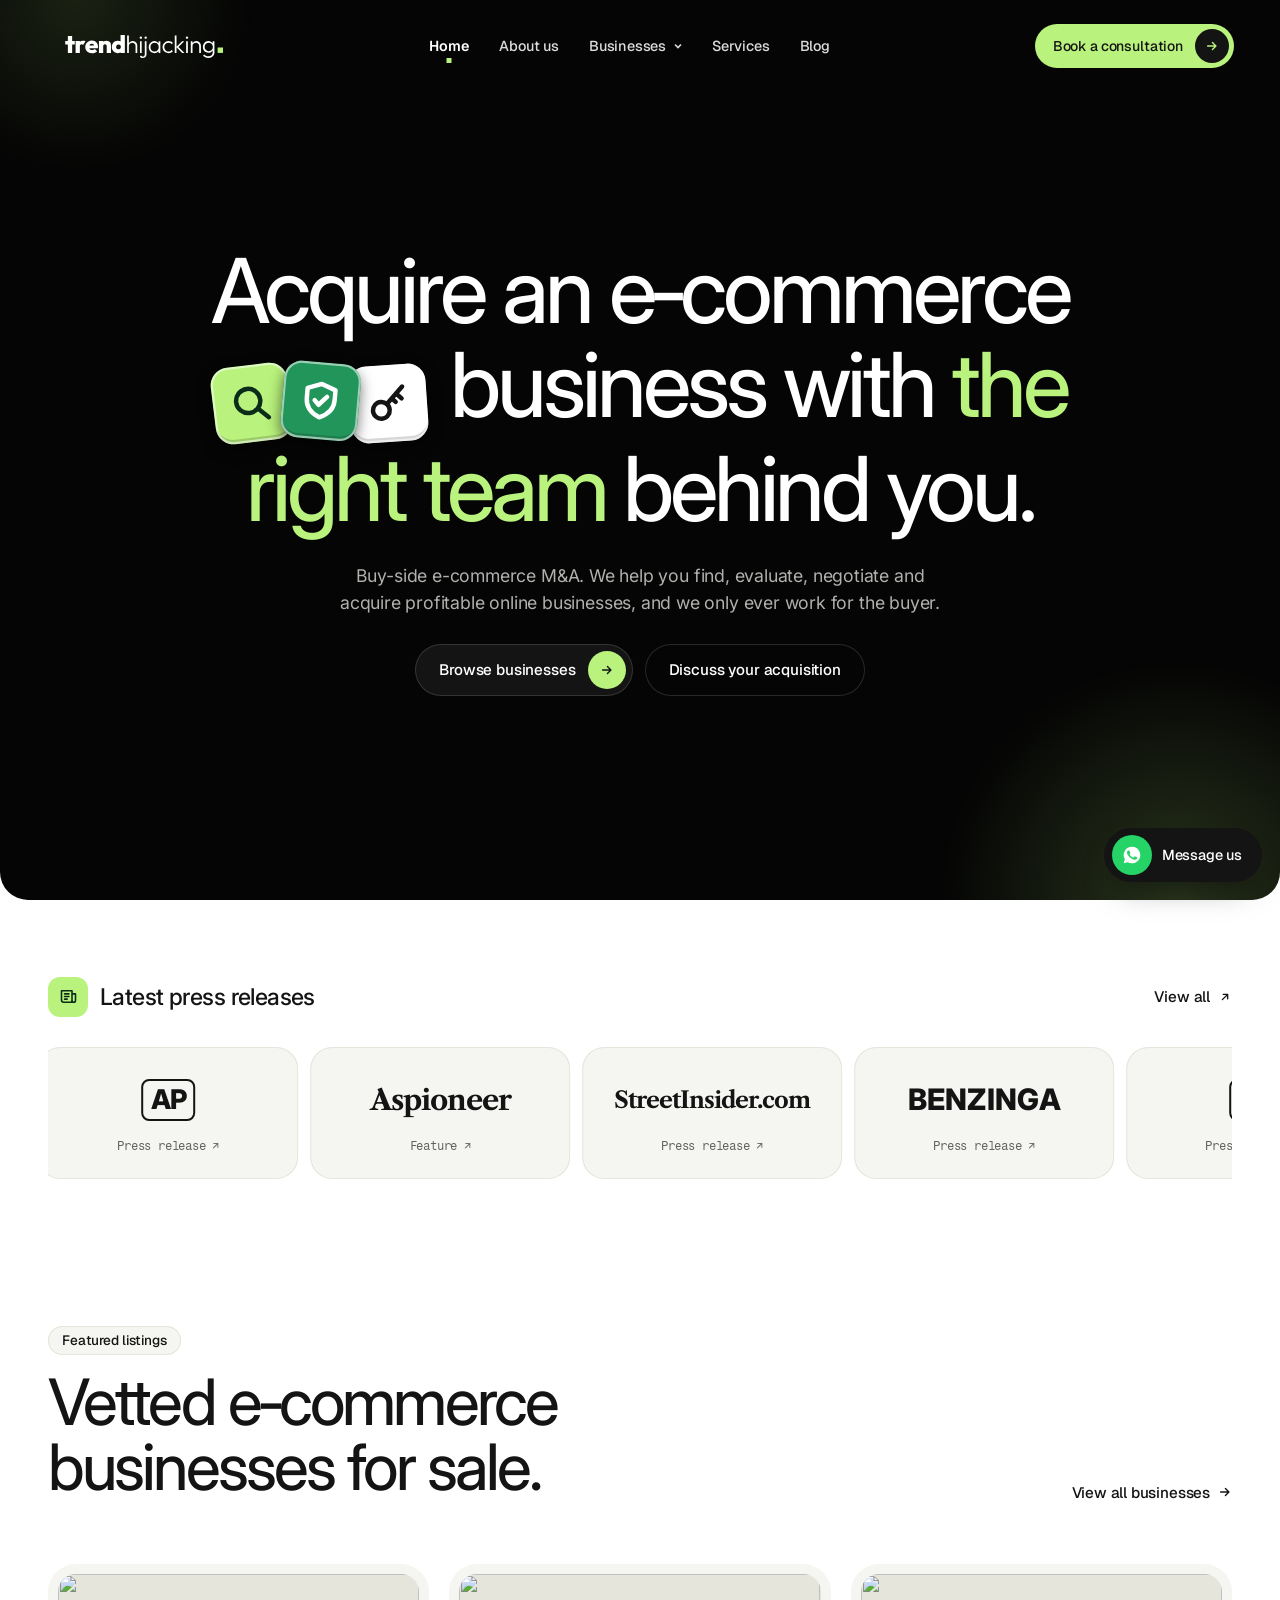
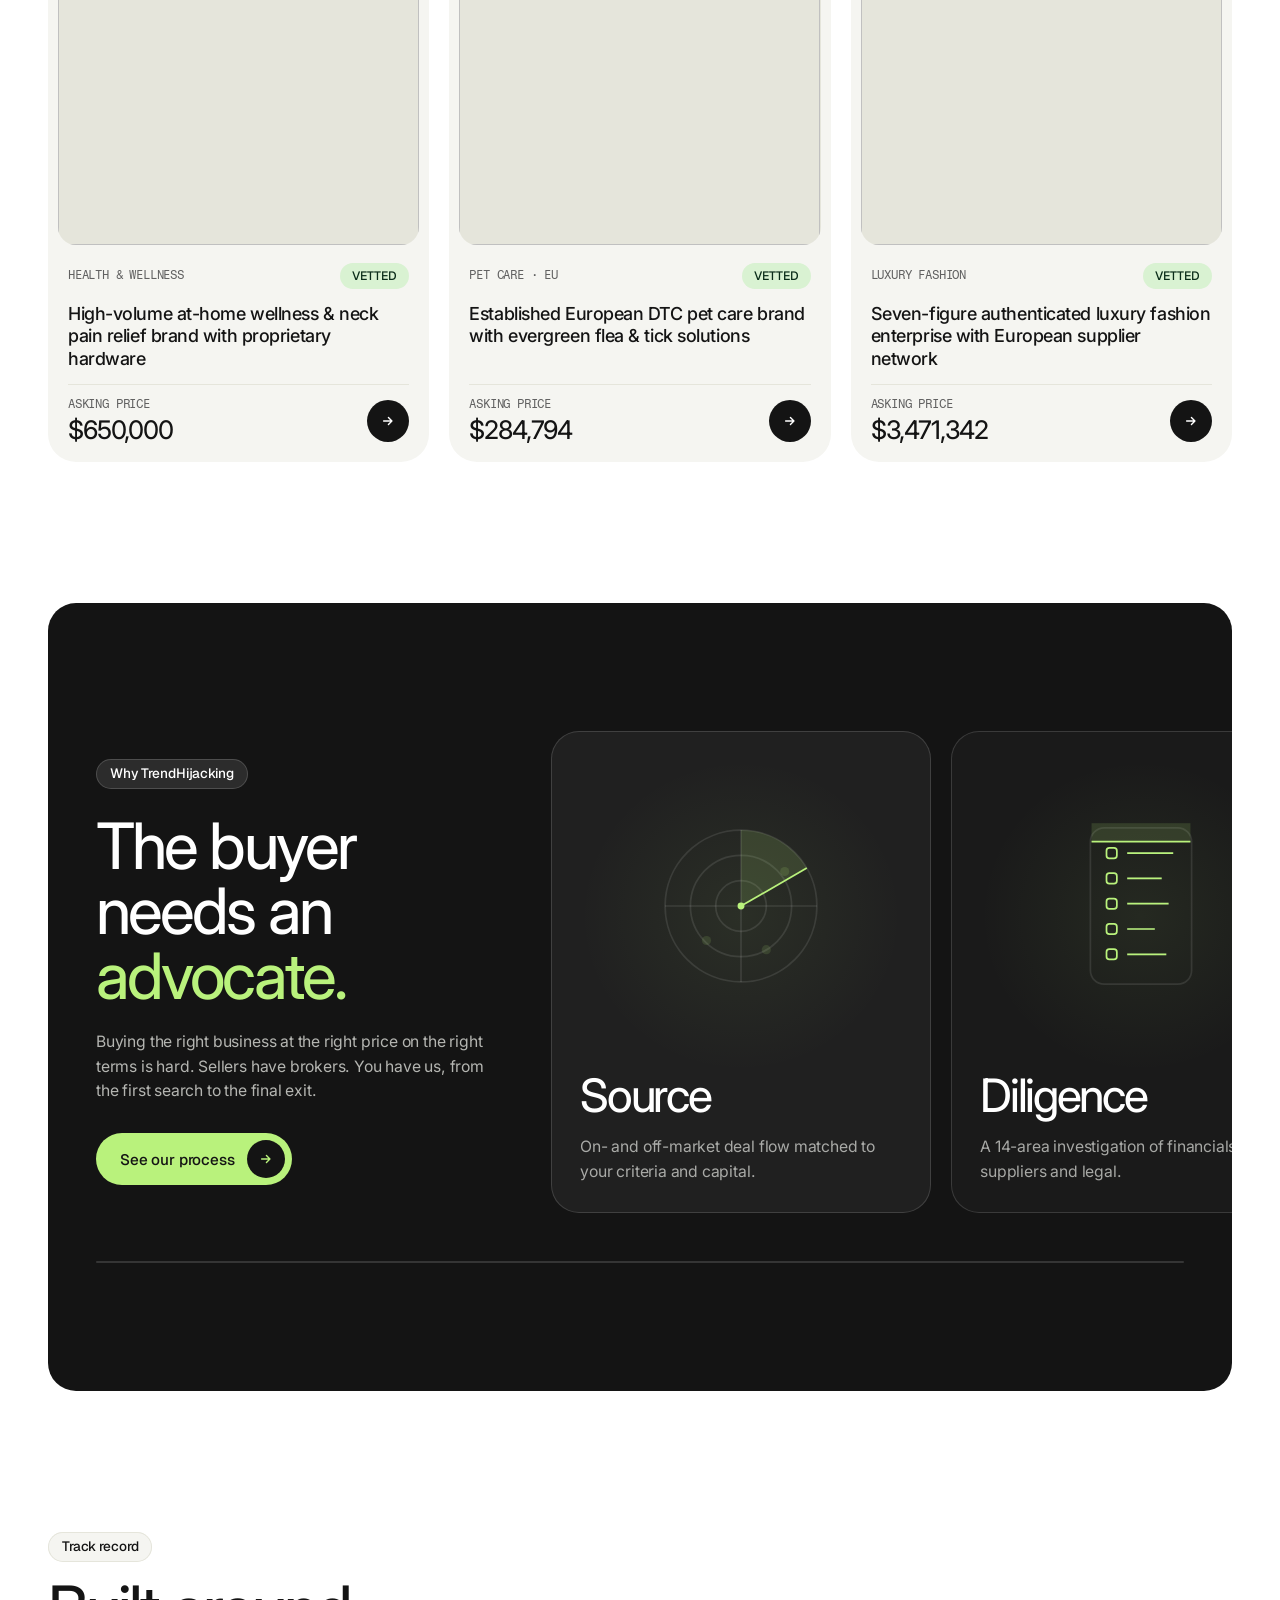
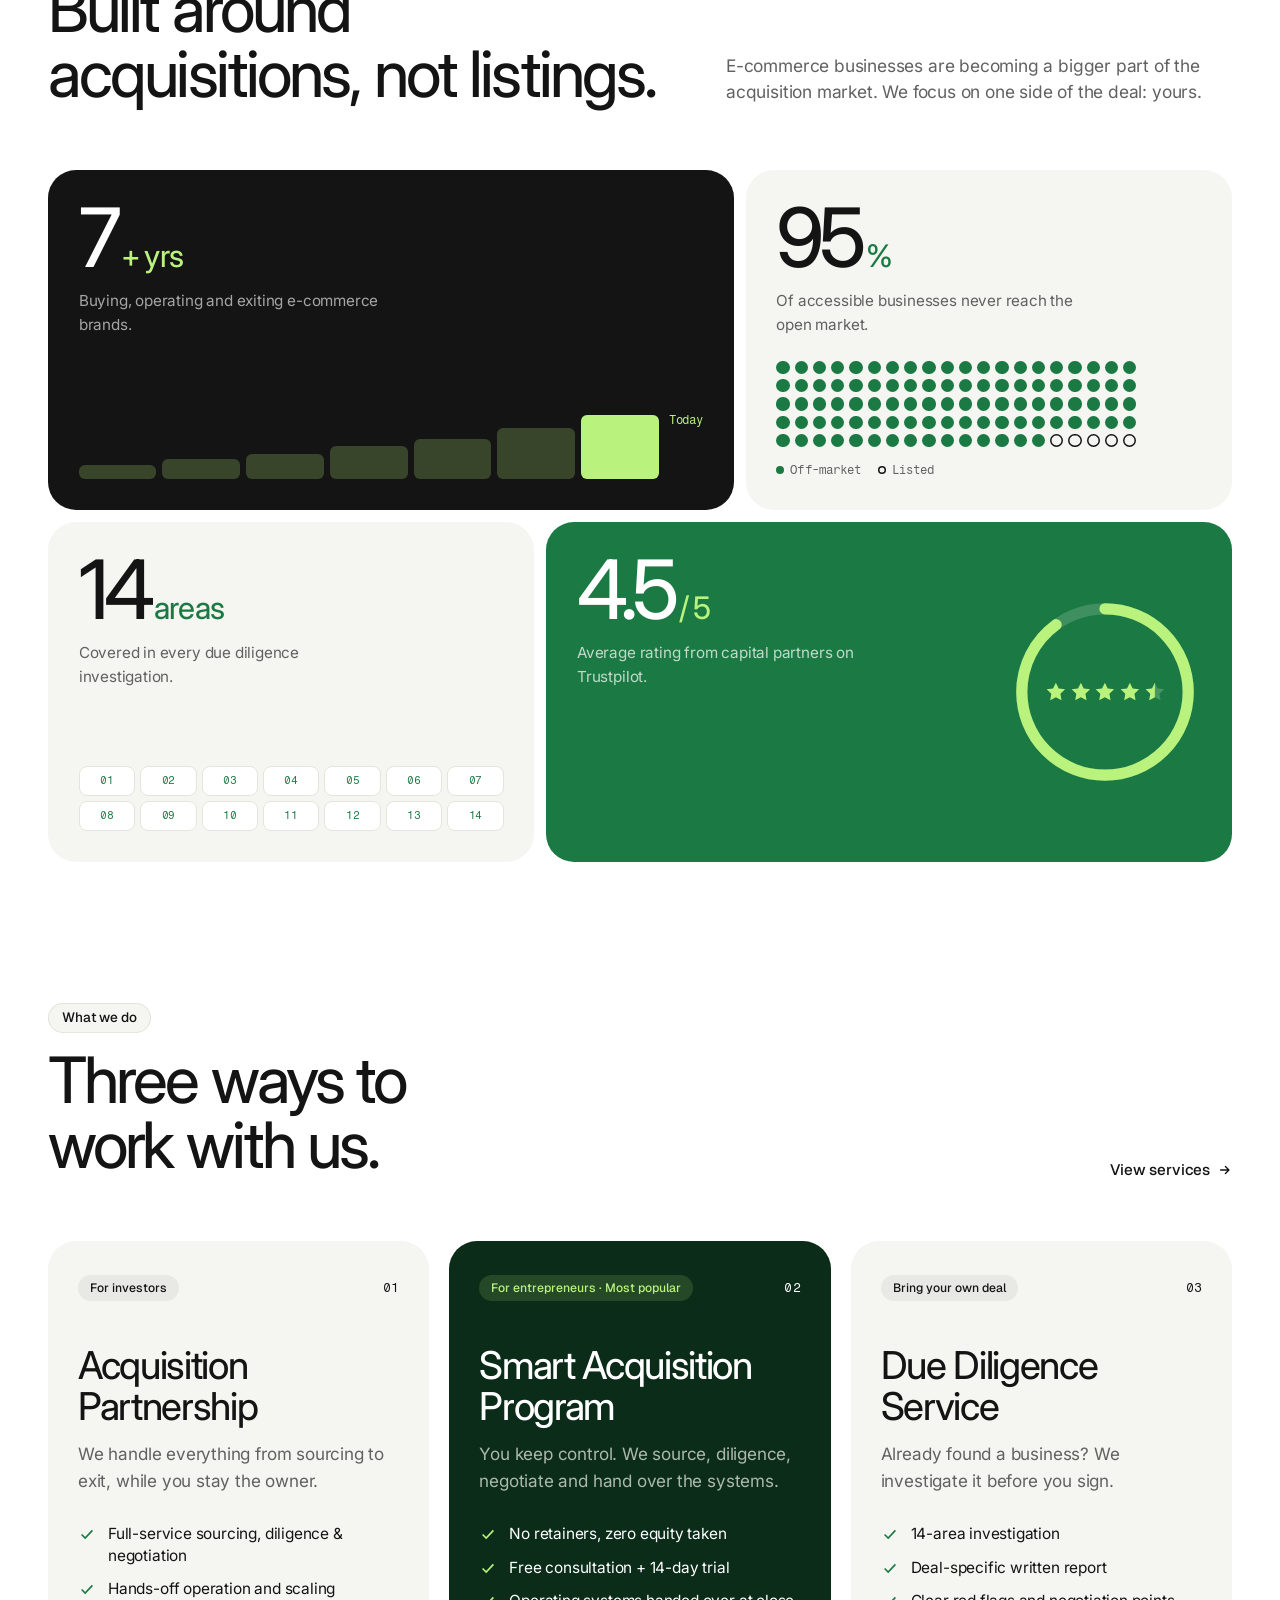
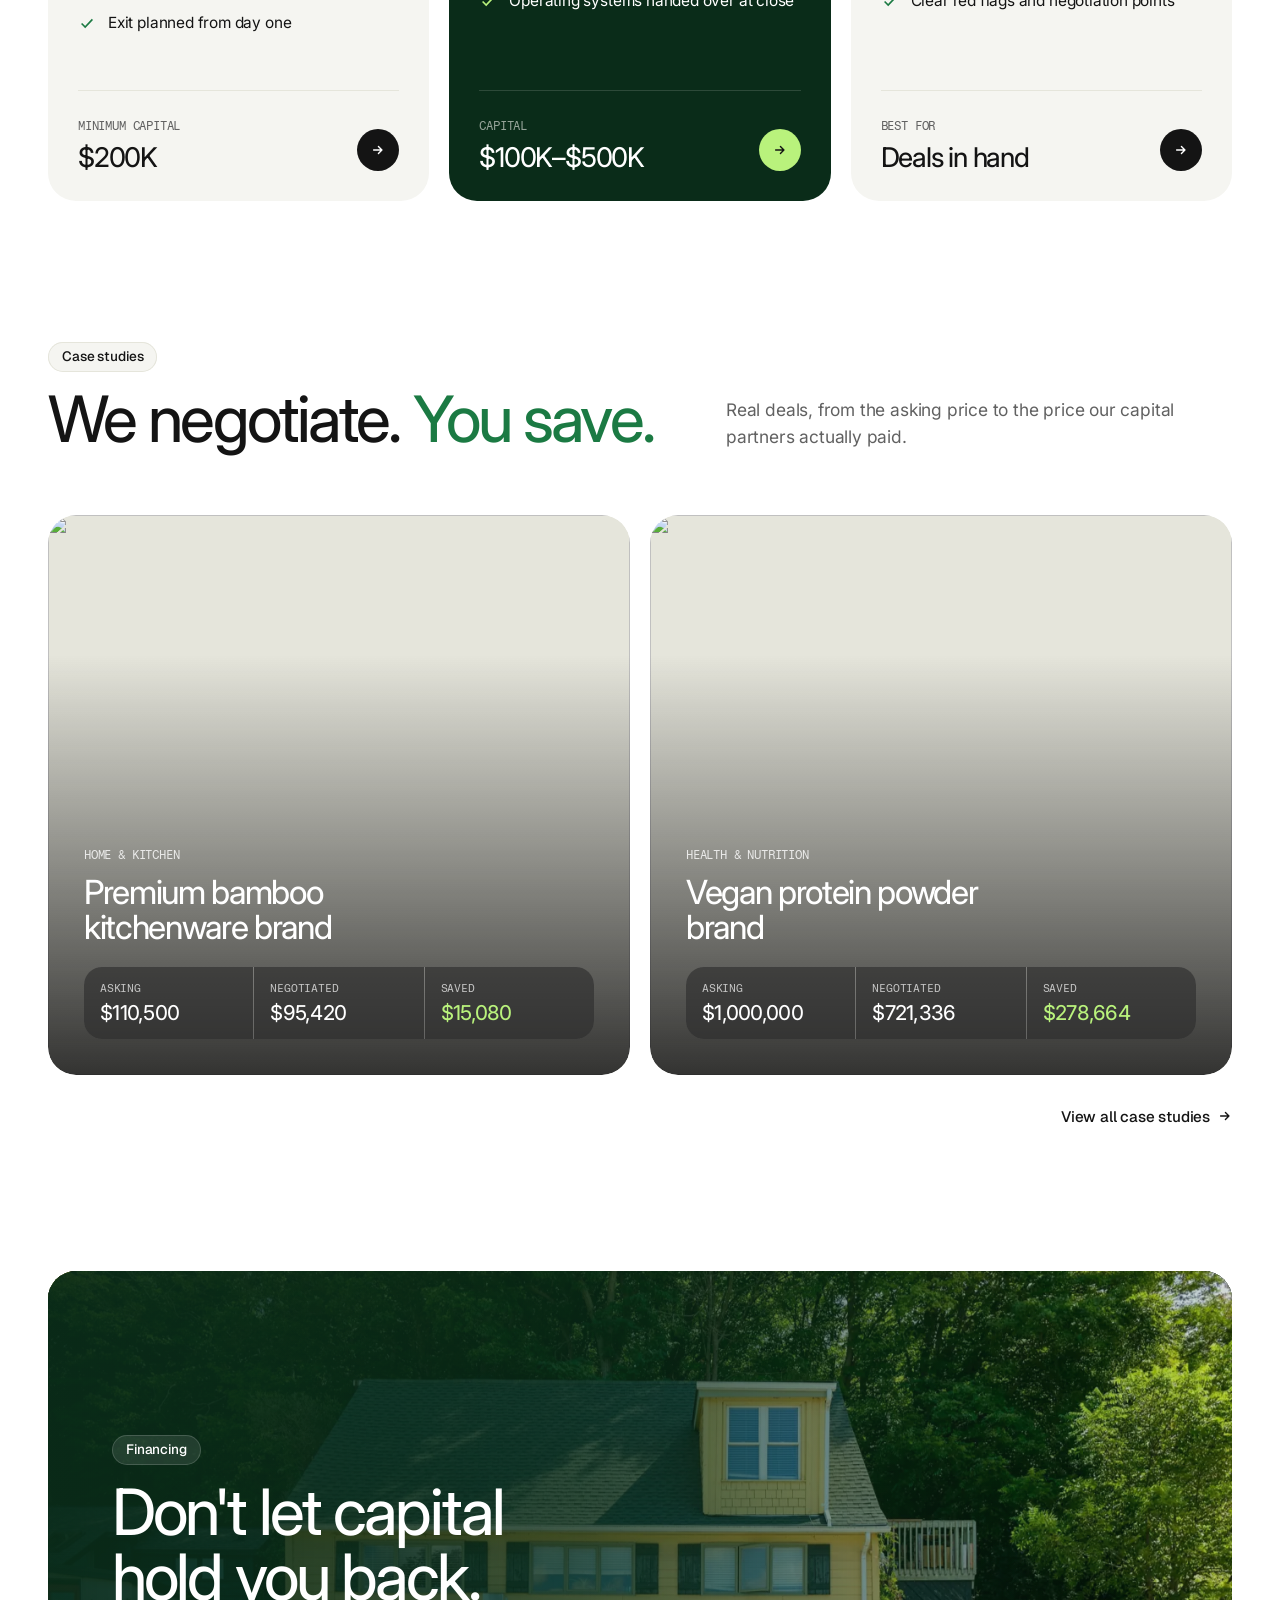
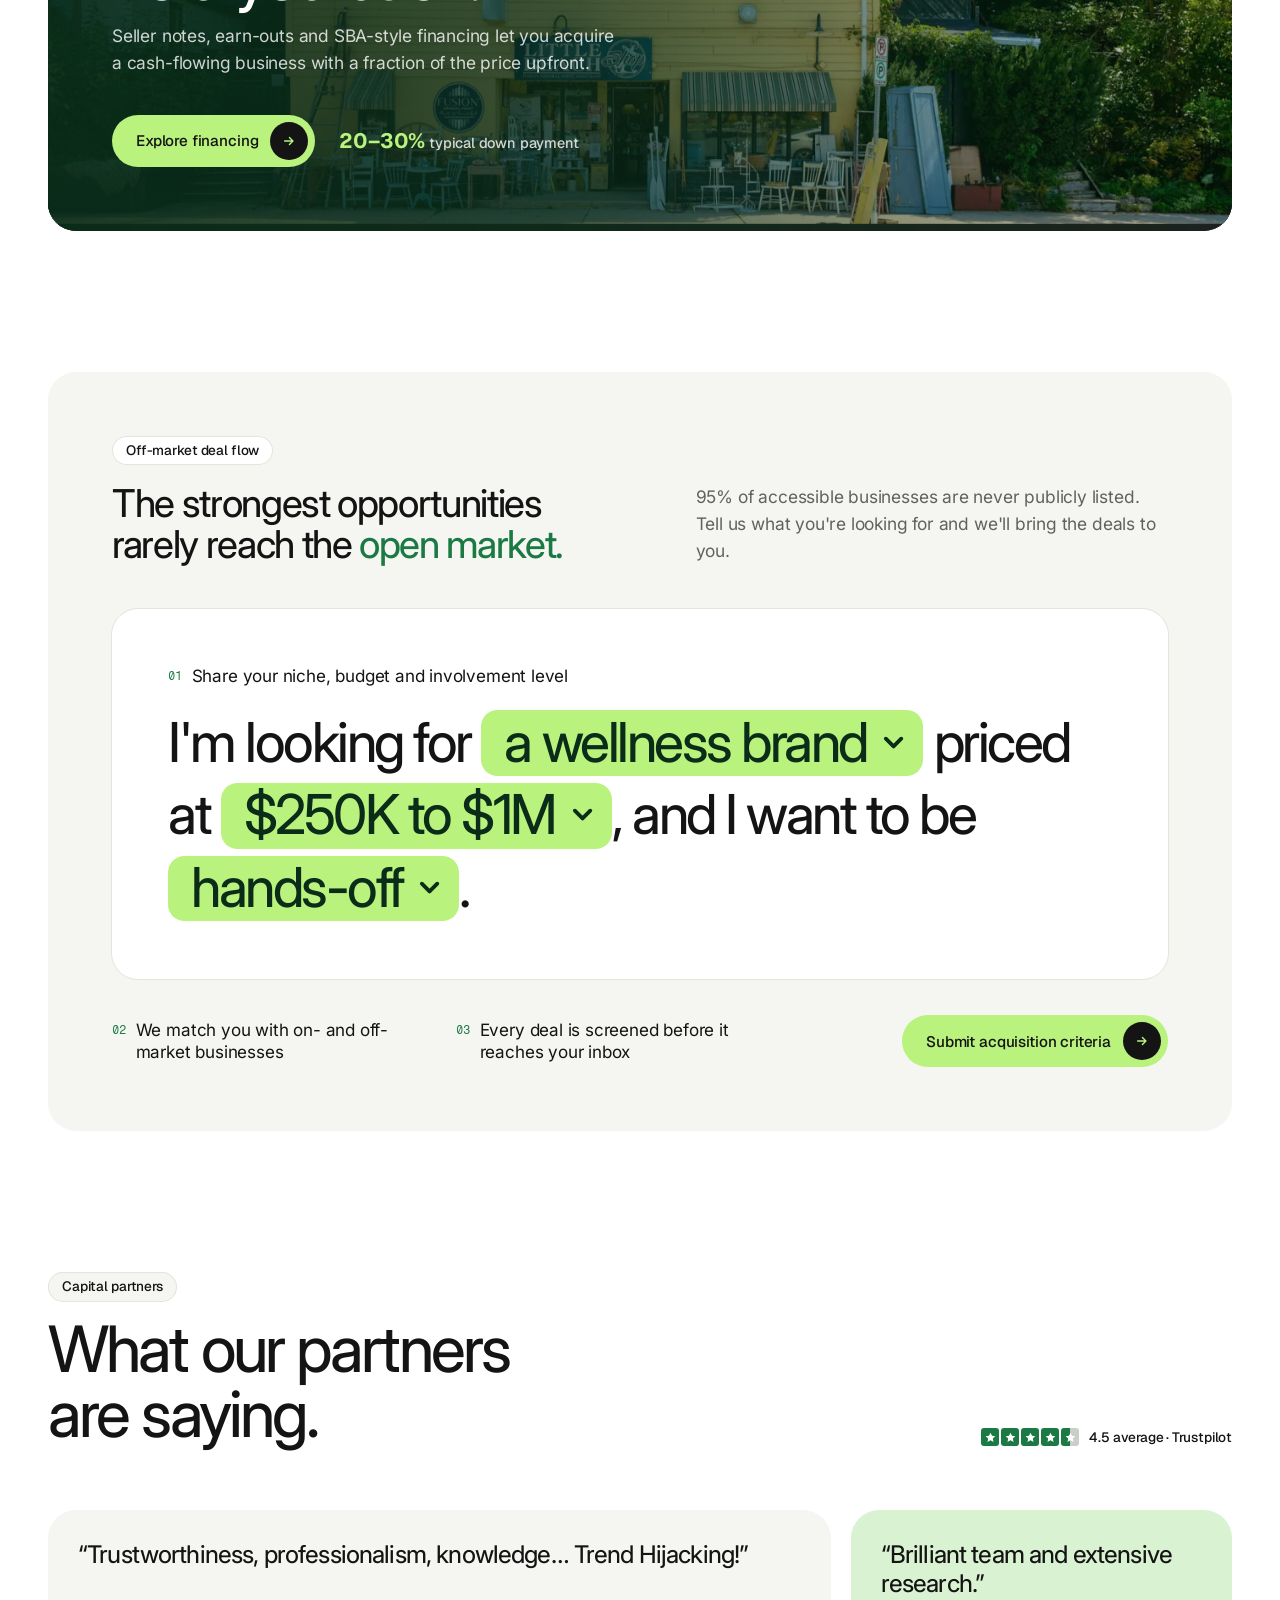
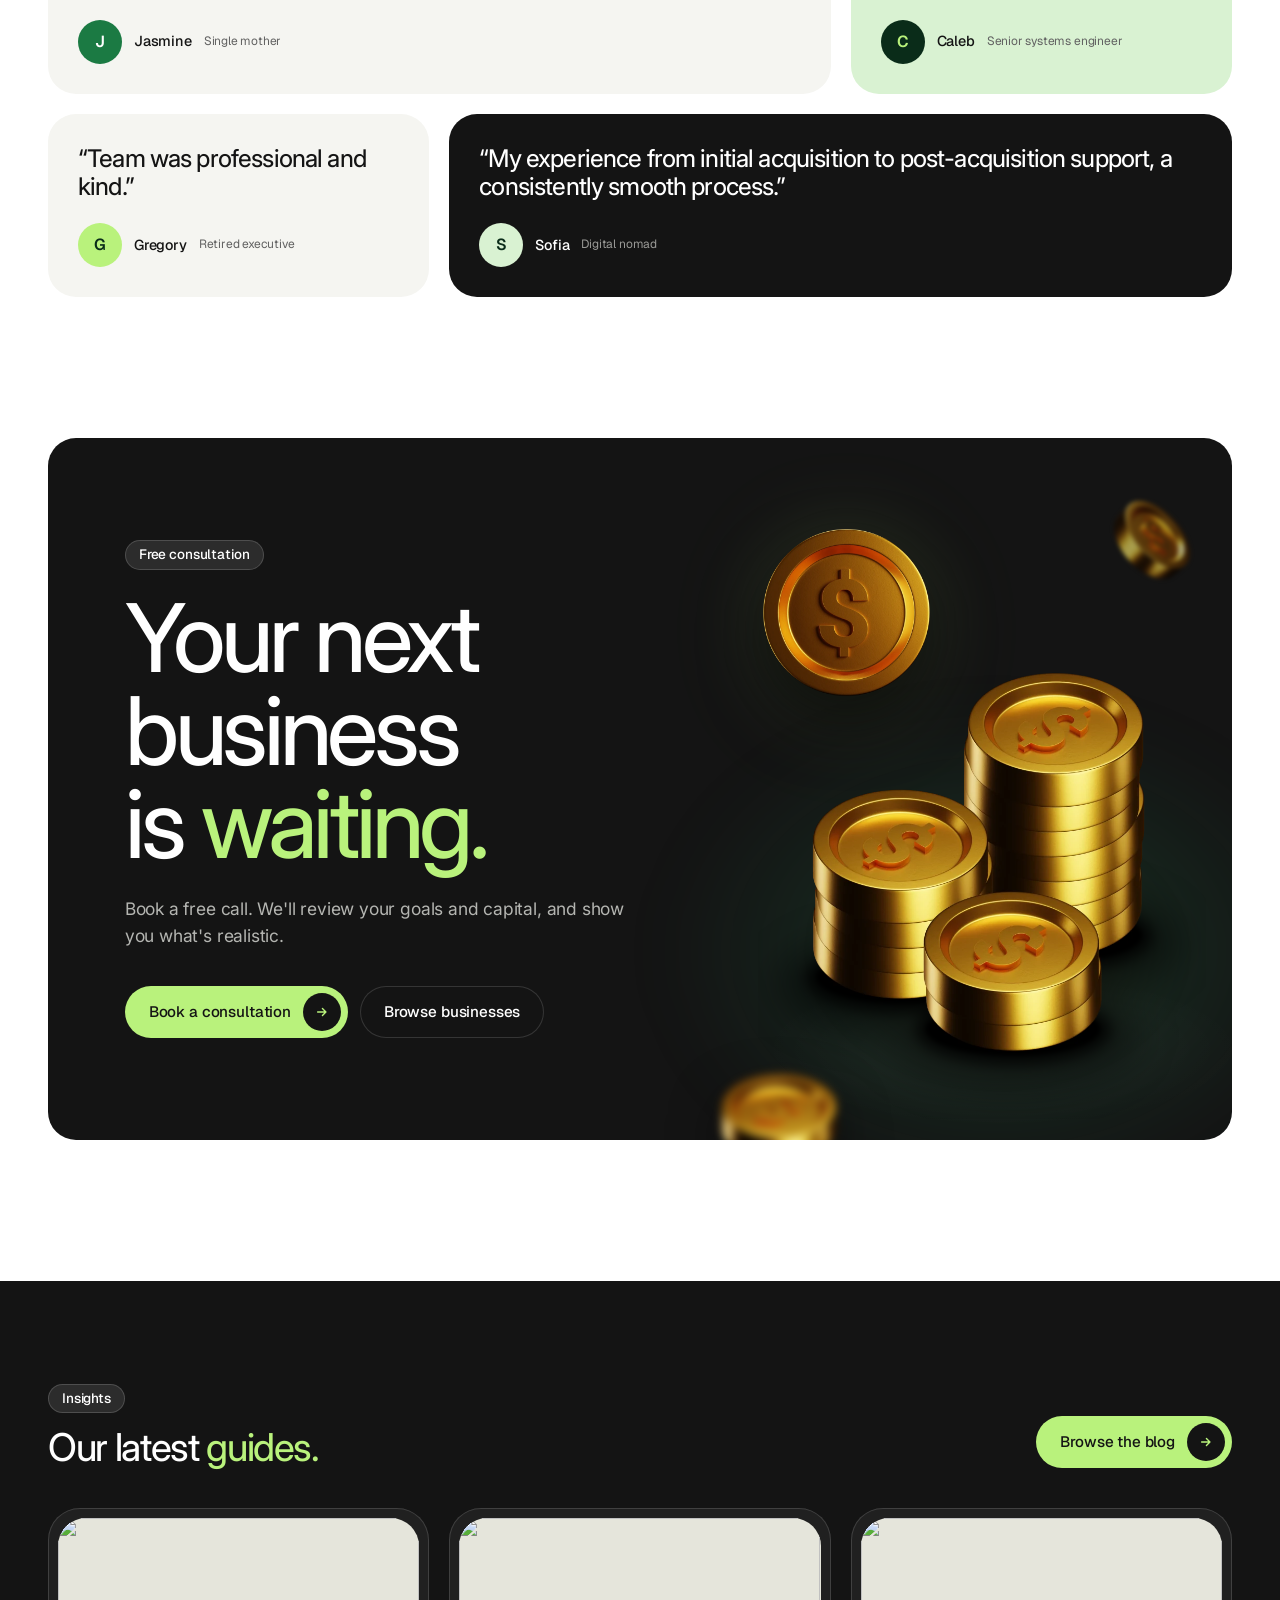
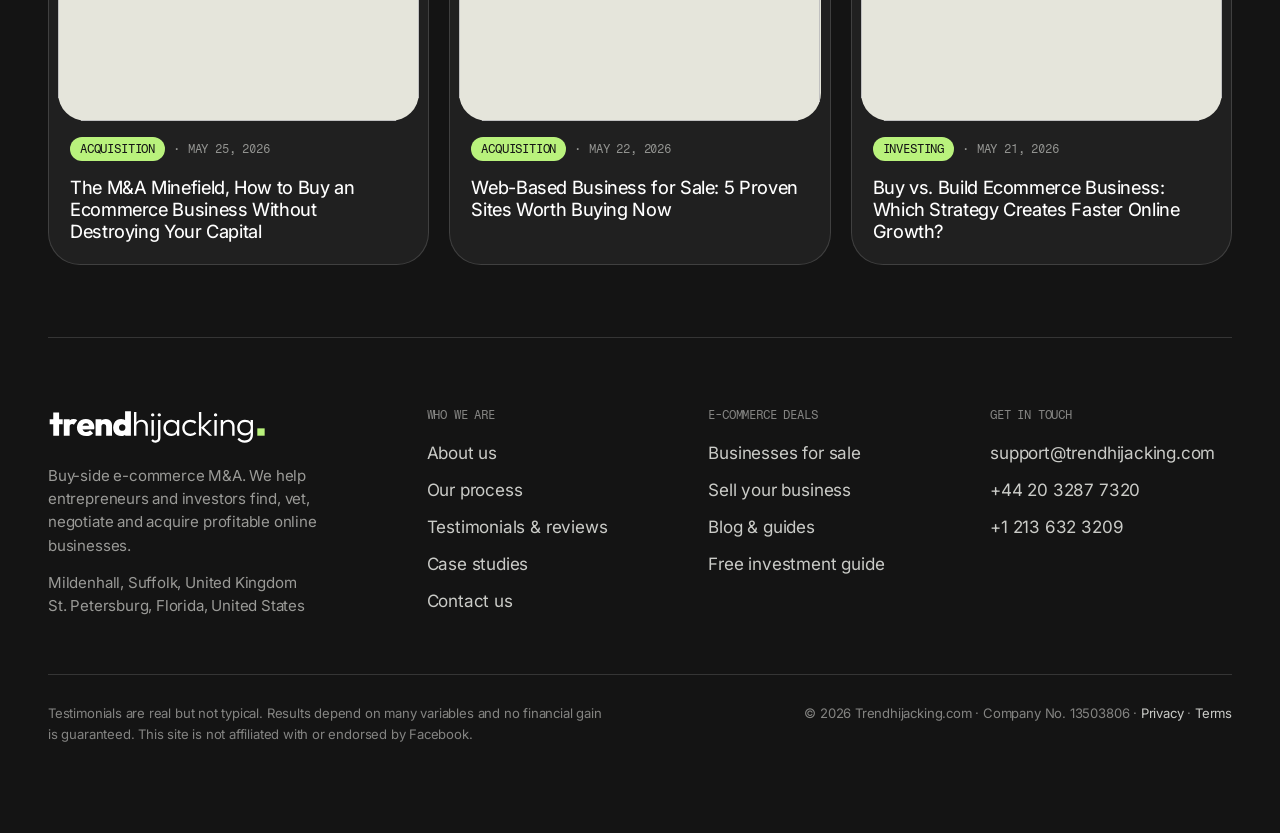
==== commit c7faa8a2: "Fix phone layout: sideways scroll, footer gap, hero boxes, long sections Move the pinned process sec" ====
--- a/index.html
+++ b/index.html
@@ -135,8 +135,10 @@
   </section>
 
   <!-- ADVOCATE + HORIZONTAL PROCESS -->
+  <!-- the side gutter lives on this wrapper: ScrollTrigger miscounts margins on the element it pins, and that pushed the page wider than the screen -->
+  <div class="hs-outer">
   <section class="on-dark hscroll sq">
-    <div style="padding:clamp(80px,10vw,130px) 0 0">
+    <div class="hs-in">
       <div class="hs-track">
         <div class="step intro">
           <span class="eyebrow">Why TrendHijacking</span>
@@ -156,9 +158,9 @@
         <article class="step sq"><div class="step-viz" aria-hidden="true"><svg viewBox="0 0 200 160" fill="none" stroke="currentColor" stroke-width="1.5"><circle class="v-rip" cx="100" cy="80" r="22" style="--d:0s"/><circle class="v-rip" cx="100" cy="80" r="22" style="--d:1s"/><circle class="v-rip" cx="100" cy="80" r="22" style="--d:2s"/><circle cx="100" cy="80" r="22" fill="currentColor" stroke="none"/><path class="v-arrow" d="M91 89l18-18M96 71h13v13" stroke="#141414" stroke-width="2.5" stroke-linecap="round" stroke-linejoin="round"/></svg></div><div><h3>Exit</h3><p>We plan the exit from day one, so you sell at a stronger multiple.</p></div></article>
       </div>
       <div class="hs-progress"><i></i></div>
-      <div style="height:clamp(80px,10vw,130px)"></div>
-    </div>
-  </section>
+    </div>
+  </section>
+  </div>
 
   <!-- FACTS -->
   <section class="sec">
--- a/assets/css/style.css
+++ b/assets/css/style.css
@@ -34,7 +34,9 @@
 }
 
 *, *::before, *::after { box-sizing: border-box; }
-html { background: var(--paper); -webkit-text-size-adjust: 100%; }
+/* the root is footer-black so nothing white shows under the footer at the end of the page or in the
+   iOS toolbar area; the body's shadow keeps the overscroll above the page white */
+html { background: var(--ink); -webkit-text-size-adjust: 100%; overflow-x: hidden; overscroll-behavior-x: none; }
 
 body {
   margin: 0;
@@ -45,7 +47,8 @@
   letter-spacing: -.011em;
   -webkit-font-smoothing: antialiased;
   text-rendering: optimizeLegibility;
-  overflow-x: hidden;
+  overflow-x: clip; /* iOS can ignore hidden here; clip also leaves position: sticky working */
+  box-shadow: 0 -100vh 0 100vh var(--paper);
 }
 a { color: inherit; text-decoration: none; }
 img { display: block; max-width: 100%; }
@@ -340,8 +343,8 @@
 .hbx-chat { border-radius: 1.3em 1.3em 1.3em .3em; corner-shape: round; }
 .hbx-who { display: flex; align-items: center; gap: .55em; margin-bottom: .55em; color: var(--hbx-mut); font-size: .88em; }
 .hbx-who i { display: grid; place-items: center; width: 1.9em; height: 1.9em; border-radius: 50%; background: var(--lime); color: #121412; font: 600 .78em var(--ui); }
-/* no room beside the headline on smaller screens */
-@media (max-width: 1360px) { .hero-boxes { display: none; } }
+/* no room beside the headline on mid-size screens; phones stack them above and below it instead */
+@media (min-width: 761px) and (max-width: 1360px) { .hero-boxes { display: none; } }
 
 /* inline icon tiles in the headline */
 .hero-tiles { display: inline-flex; vertical-align: -.1em; margin-right: .06em; }
@@ -407,7 +410,9 @@
 .listing:hover .go svg { transform: rotate(-45deg); }
 
 /* ---------- advocate / horizontal process ---------- */
-.hscroll { overflow: hidden; margin: 0 var(--pad); }
+.hs-outer { padding: 0 var(--pad); }
+.hscroll { overflow: hidden; }
+.hs-in { padding: clamp(80px, 10vw, 130px) 0; }
 .panel { padding: clamp(28px, 6vw, 88px); }
 .hs-track { display: flex; gap: 20px; padding: 0 var(--pad); width: max-content; }
 .step {
@@ -1106,6 +1111,213 @@
   .wa { padding: 0 7px; }
   .sec-head { margin-bottom: 32px; }
 }
+
+/* ---------- phones: the hero's deal boxes, above and below the copy ---------- */
+@media (max-width: 760px) {
+  /* the padding reserves the two bands, so the boxes can't collide with the copy however it wraps */
+  .hero { min-height: max(728px, 100svh); padding: 226px 0 176px; }
+  .hero-boxes { --u: clamp(.8px, .22vw, 1px); }
+  .hbx { left: auto; top: auto; transform: rotate(var(--r)); }
+  .hbx:nth-child(1), .hbx:nth-child(4) { display: none; } /* P&L and letter of intent need more room */
+  .hbx:nth-child(2) { --w: 184; --r: -3deg; --dim: .92; left: -14px; top: 88px; }   /* monthly revenue */
+  .hbx:nth-child(3) { --w: 186; --r: 3deg; --dim: .8; right: -16px; top: 100px; }   /* listing */
+  .hbx:nth-child(5) { --w: 216; --r: -2deg; --dim: .95; left: -10px; bottom: 26px; } /* chat */
+  .hbx:nth-child(6) { --w: 176; --r: 4deg; --dim: .75; right: -26px; bottom: 26px; } /* store */
+  .hbx:nth-child(7) { --r: 3deg; --dim: 1; right: 12px; bottom: 116px; z-index: 1; } /* offer accepted */
+}
+
+/* ---------- phones: shorter sections ---------- */
+@media (max-width: 760px) {
+  .sec { padding-block: 56px; }
+  .foot { margin-top: 56px; padding-top: 48px; }
+  .d2 { font-size: 2rem; }
+  .lead { font-size: 1rem; }
+  .sec-head { margin-bottom: 20px; gap: 12px; }
+  .sec-head .lead { display: none; }
+  .page-head { padding: 104px 0 32px; }
+  .page-head .d1 { font-size: 2.5rem; }
+  .page-head .lead { margin-top: 14px; }
+  .page-head-row { gap: 0; }
+
+  /* card groups: one row you swipe, with the next card peeking in, instead of a tall stack */
+  .listings:not([data-filter-grid]), .tiers, .cases, .quotes, .flips, .offices, .hs-track {
+    display: flex; gap: 12px; margin-inline: calc(-1 * var(--pad)); padding-inline: var(--pad);
+    scroll-padding-inline: var(--pad); scroll-snap-type: x mandatory; overflow-x: auto;
+    overscroll-behavior-x: contain; scrollbar-width: none;
+  }
+  .listings:not([data-filter-grid])::-webkit-scrollbar, .tiers::-webkit-scrollbar, .cases::-webkit-scrollbar, .quotes::-webkit-scrollbar, .flips::-webkit-scrollbar, .offices::-webkit-scrollbar, .hs-track::-webkit-scrollbar { display: none; }
+  .listings:not([data-filter-grid]) > *, .tiers > *, .cases > *, .quotes > *, .flips > *, .offices > *, .hs-track > * { flex: 0 0 84%; min-width: 0; scroll-snap-align: start; }
+  .listing:hover { transform: none; box-shadow: none; }
+
+  /* homepage process: a swipe rail instead of a pinned scroll */
+  .hs-in { padding: 28px 0 24px; }
+  .hs-track { margin-inline: 0; width: auto; padding-inline: 20px; scroll-padding-inline: 20px; }
+  .step { width: auto; min-height: 330px; padding: 20px; }
+  .step.intro { width: auto; min-height: 0; padding: 0; justify-content: flex-start; gap: 0; }
+  .step.intro .d2 { margin: 16px 0 12px !important; }
+  .step.intro .btns { margin-top: 20px !important; }
+  .step h3 { font-size: 2rem; margin-bottom: 8px; }
+  .step-viz { padding-bottom: 12px; }
+  .step-viz svg { max-width: 170px; }
+  .hs-progress { margin: 20px 20px 0; }
+
+  /* listings */
+  .listings:not([data-filter-grid]) .media { aspect-ratio: 16 / 10; }
+  .listing-title { display: -webkit-box; -webkit-line-clamp: 3; -webkit-box-orient: vertical; overflow: hidden; }
+
+  /* businesses page: a catalogue, so compact rows rather than a rail */
+  [data-filter-grid].listings { gap: 10px; }
+  [data-filter-grid] .listing { display: grid; grid-template-columns: 104px minmax(0, 1fr); gap: 12px; padding: 8px; }
+  [data-filter-grid] .listing .media { aspect-ratio: auto; }
+  [data-filter-grid] .listing .media img { position: absolute; inset: 0; } /* the photo fills the row and never sets its height */
+  [data-filter-grid] .listing-body { padding: 6px 6px 4px 0; gap: 8px; }
+  [data-filter-grid] .listing-meta { font-size: .64rem; }
+  [data-filter-grid] .listing-meta .pill { display: none; }
+  [data-filter-grid] .listing-title { font-size: .95rem; }
+  [data-filter-grid] .listing-foot { align-items: center; padding-top: 8px; }
+  [data-filter-grid] .price-l { display: none; }
+  [data-filter-grid] .price { margin: 0; font-size: 1.2rem; }
+  [data-filter-grid] .go { width: 32px; height: 32px; }
+
+  /* track record: two by two */
+  .fact, .fact:nth-child(1), .fact:nth-child(4) { grid-column: span 6; min-height: 0; padding: 16px; gap: 10px; }
+  .fact-n { font-size: 2.6rem; }
+  .fact p { font-size: .82rem; line-height: 1.35; }
+  .fact-years { height: 40px; gap: 4px; }
+  .fact-years i { border-radius: 4px; }
+  .fact-years b { display: none; }
+  .fact-dots { gap: 2.5px; }
+  .fact-key { display: none; }
+  .fact-seg { gap: 3px; }
+  .fact-seg i { height: 20px; border-radius: 5px; font-size: .5rem; }
+  .fact-rate { gap: 10px; }
+  .fact-ring { width: 84px; }
+  .fact-ring-in { gap: 1px; }
+  .fact-ring-in svg { width: 11px; }
+
+  /* three ways to work with us */
+  .tier { padding: 20px; }
+  .tier-top { margin-bottom: 18px; }
+  .tier > p { display: none; }
+  .tier ul { margin: 14px 0 18px; gap: 8px; }
+  .tier li { font-size: .9rem; gap: 8px; }
+
+  /* case studies + offices */
+  .case { min-height: 400px; padding: 18px; }
+  .case-t { font-size: 1.35rem; margin: 8px 0 12px; }
+  .case-nums div { padding: 10px 12px; }
+  .case-nums b { margin-top: 5px; }
+  .office { min-height: 240px; padding: 20px; }
+
+  /* financing card: most of the photo stays visible above the copy */
+  .finance-photo { min-height: 0; }
+  .fp-copy { padding: 120px 20px 20px; }
+  .fp-row { padding-top: 12px; gap: 14px; }
+
+  /* off-market: heading, the sentence, the button */
+  .om { padding: 20px; overflow: visible; } /* the pickers' menus may hang past the card's edge */
+  .om-head .lead, .om-step, .om-foot ul { display: none; }
+  .om-head .d3 { margin-top: 12px; }
+  .om-form { margin: 16px 0; padding: 18px; border-radius: 20px; }
+  .om-s { font-size: 1.4rem; line-height: 1.5; letter-spacing: -.035em; }
+  .om-foot .btn { flex: 1 1 auto; justify-content: space-between; }
+
+  /* testimonials */
+  .quote { padding: 22px; gap: 18px; min-height: 210px; }
+  .quote blockquote { font-size: 1.2rem; }
+
+  /* closing banners */
+  .cta-box { padding: 32px 22px; }
+  .cta-box .d1 { font-size: 2.4rem; }
+  .cta-inner .lead { margin: 14px 0 22px; }
+
+  /* services: pick a service */
+  .pick { margin-top: 24px; padding: 8px; gap: 8px; }
+  .pick-tabs { gap: 4px; }
+  .pick-tab { gap: 5px; padding: 12px 14px; border-radius: 18px; }
+  .pick-tab span { font-size: .76rem; }
+  .pick-tab b { font-size: 1.15rem; }
+  .pick-body { padding: 16px; border-radius: 18px; }
+  .pick-lead { font-size: 1rem; }
+  .pick-facts { flex-wrap: nowrap; gap: 24px; margin: 14px 0 16px; padding: 12px 0; }
+  .pick-facts span { font-size: .78rem; }
+  .pick-facts b { margin-top: 5px; font-size: 1.3rem; white-space: nowrap; }
+  .pick-list { display: none; }
+
+  /* services: the two sides face each other, row by row, like a table */
+  .sides { grid-template-columns: repeat(2, minmax(0, 1fr)); grid-template-rows: repeat(6, auto); gap: 0 8px; }
+  .side { grid-row: span 6; display: grid; grid-template-rows: subgrid; padding: 14px 12px; }
+  .side > span { font-size: .72rem; }
+  .side > h3 { margin: 6px 0 12px; font-size: 1.12rem; letter-spacing: -.03em; }
+  .side-row { padding: 9px 0; }
+  .side-row small { font-size: .7rem; }
+  .side-row p { margin-top: 4px; font: 450 .86rem/1.25 var(--ui); letter-spacing: -.01em; }
+  .sides-foot { margin-top: 16px; gap: 12px; }
+
+  /* services: financing */
+  .up-photo .lead { display: none; }
+  .up-photo .fp-copy { padding: 90px 20px 20px; }
+  .up-photo .btn { margin-top: 16px; }
+  .up-tool { padding: 18px; }
+  .up-tool input[type="range"] { margin: 6px 0 12px; }
+  .up-out { padding: 14px; border-radius: 18px; }
+  .up-money { font-size: 2rem; margin-top: 4px; }
+  .up-track { height: 28px; margin: 12px 0 10px; }
+  .up-key { font-size: .8rem; gap: 6px; }
+  .up-note { margin-top: 10px; font-size: .76rem; }
+
+  /* services: deal tracker */
+  .trk-card { margin-top: 12px; padding: 8px; }
+  .trk-panel { grid-template-columns: repeat(2, minmax(0, 1fr)); gap: 8px; }
+  .trk-main { padding: 16px 18px; border-radius: 18px; }
+  .trk-main small { font-size: .8rem; }
+  .trk-main h3 { margin-top: 6px; font-size: 1.9rem; }
+  .trk-cell { padding: 14px; border-radius: 18px; }
+  .trk-cell small { font-size: .78rem; }
+  .trk-cell p { margin-top: 8px; font: 450 .92rem/1.25 var(--ui); letter-spacing: -.01em; }
+
+  /* about */
+  .hero-media { height: 300px; }
+  .story { padding: 22px; }
+  .story-copy p:not(.lead) { display: none; }
+  .story-stats { margin-top: 22px; }
+  .story-stat { padding-top: 16px; }
+  .flip { height: 210px; }
+
+  /* blog: compact rows */
+  .post-feat { gap: 14px; margin-bottom: 36px; }
+  .post-feat .post-t { font-size: 1.5rem; }
+  .post-feat .post-x { display: none; }
+  .bgrid { gap: 10px; }
+  .bcard { display: grid; grid-template-columns: 104px minmax(0, 1fr); gap: 12px; padding: 8px; }
+  .bcard-img { align-self: center; } /* keeps its 16:9, so the title in the artwork isn't cropped */
+  .bcard-body { padding: 4px 6px 4px 0; gap: 8px; }
+  .bcard-meta { justify-content: flex-start; font-size: .62rem; }
+  .bcard-cat { padding: 4px 8px; }
+  .bcard-t { min-height: 0; font-size: .98rem; -webkit-line-clamp: 3; }
+  .bcard-x, .bcard-go { display: none; }
+
+  .finance .media { min-height: 170px; }
+  .finance-copy { gap: 20px; padding: 22px; }
+
+  /* contact */
+  .cinfo { grid-template-columns: repeat(2, minmax(0, 1fr)); gap: 8px; margin-top: 20px; }
+  .cinfo a, .cinfo div { flex-direction: column; align-items: flex-start; gap: 8px; padding: 12px 14px; }
+  .cinfo > :first-child, .cinfo > :last-child { grid-column: 1 / -1; }
+  .cinfo b { font-size: .95rem; text-align: left !important; }
+
+  /* footer */
+  .foot-blog { margin-bottom: 32px; padding-bottom: 32px; }
+  .foot-blog .post-meta { flex-wrap: wrap; white-space: normal; row-gap: 4px; }
+  .foot-blog .post-t { display: -webkit-box; -webkit-line-clamp: 3; -webkit-box-orient: vertical; overflow: hidden; }
+  .foot-top { grid-template-columns: repeat(2, minmax(0, 1fr)); gap: 28px 16px; padding-bottom: 28px; }
+  .foot-top > :first-child, .foot-top > :last-child { grid-column: 1 / -1; }
+  .foot-addr:first-of-type { display: none; }
+  .foot-addr + .foot-addr { margin-top: 0; }
+  .foot .logo { margin-bottom: 14px; }
+  .foot h4 { margin-bottom: 12px; }
+  .foot li { font-size: .92rem; line-height: 1.35; }
+}
 @media (prefers-reduced-motion: reduce) {
   *, *::before, *::after { animation-duration: .01ms !important; transition-duration: .01ms !important; }
 }
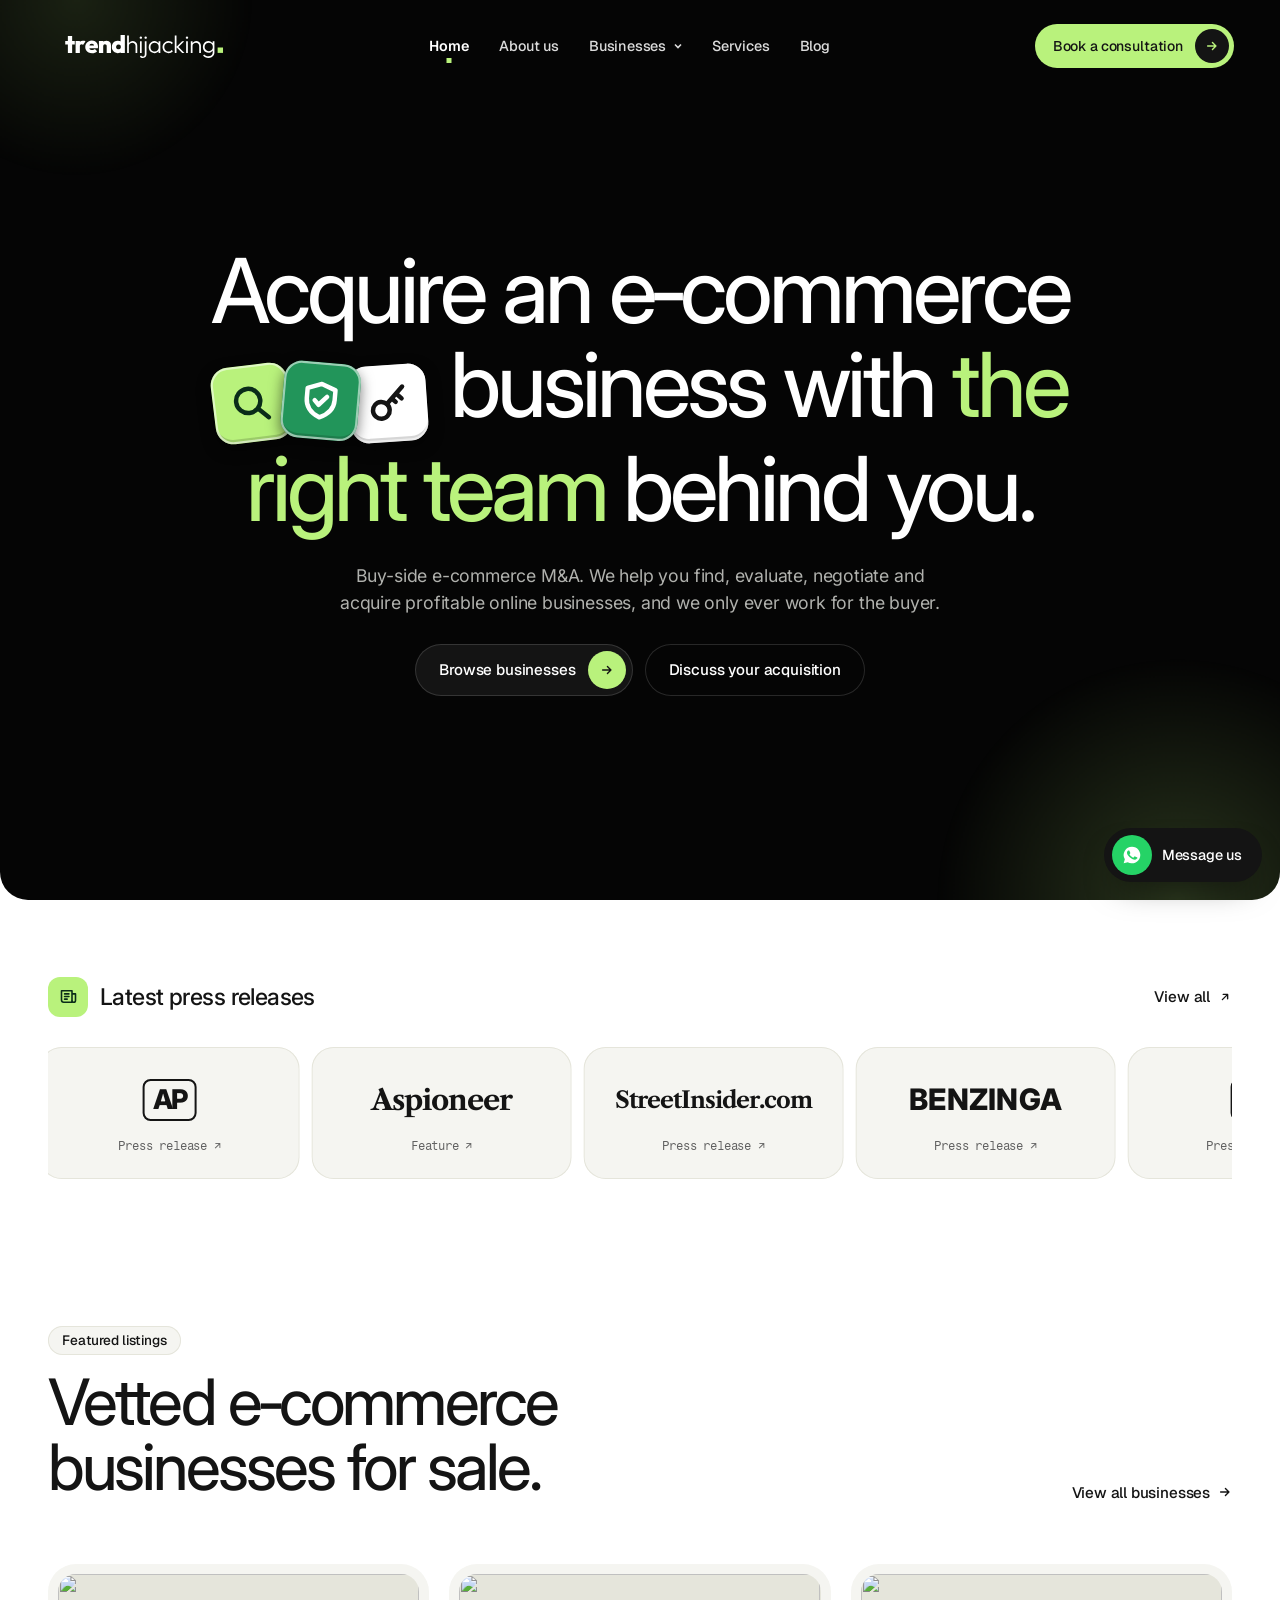
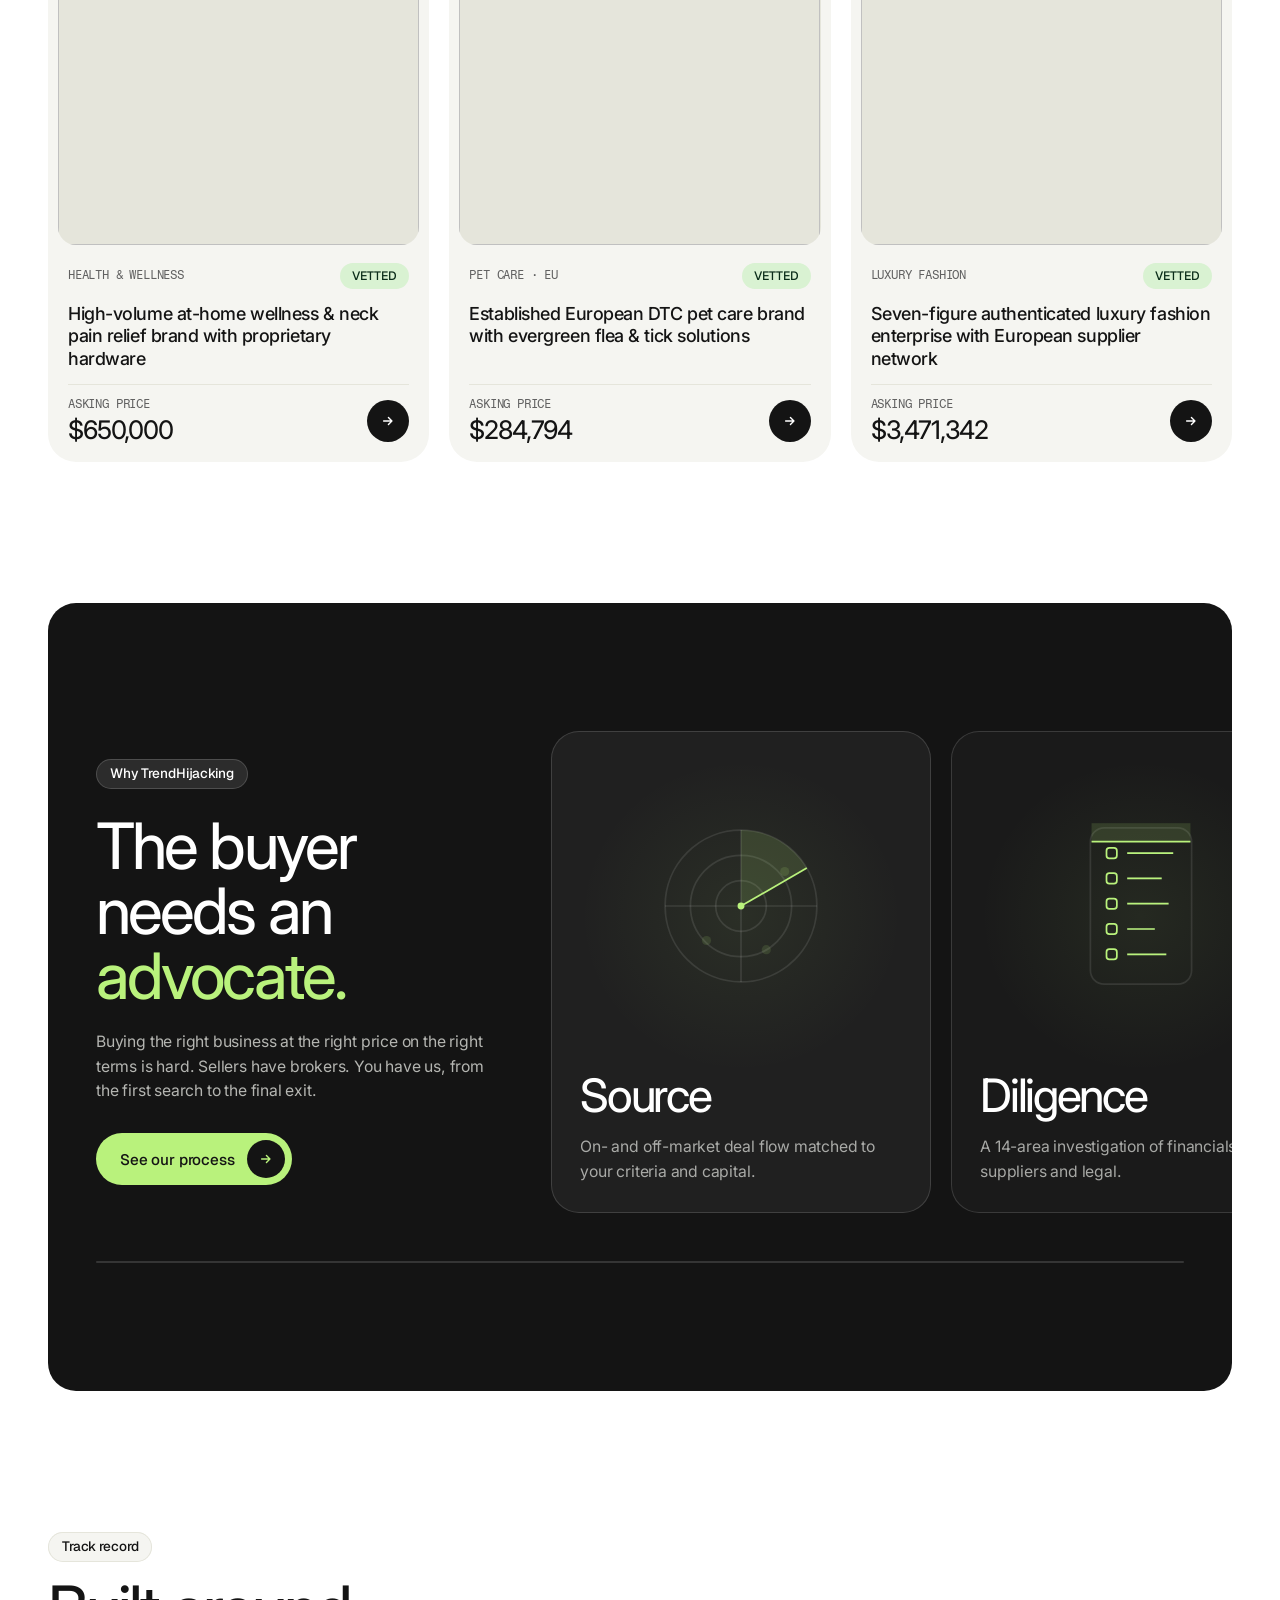
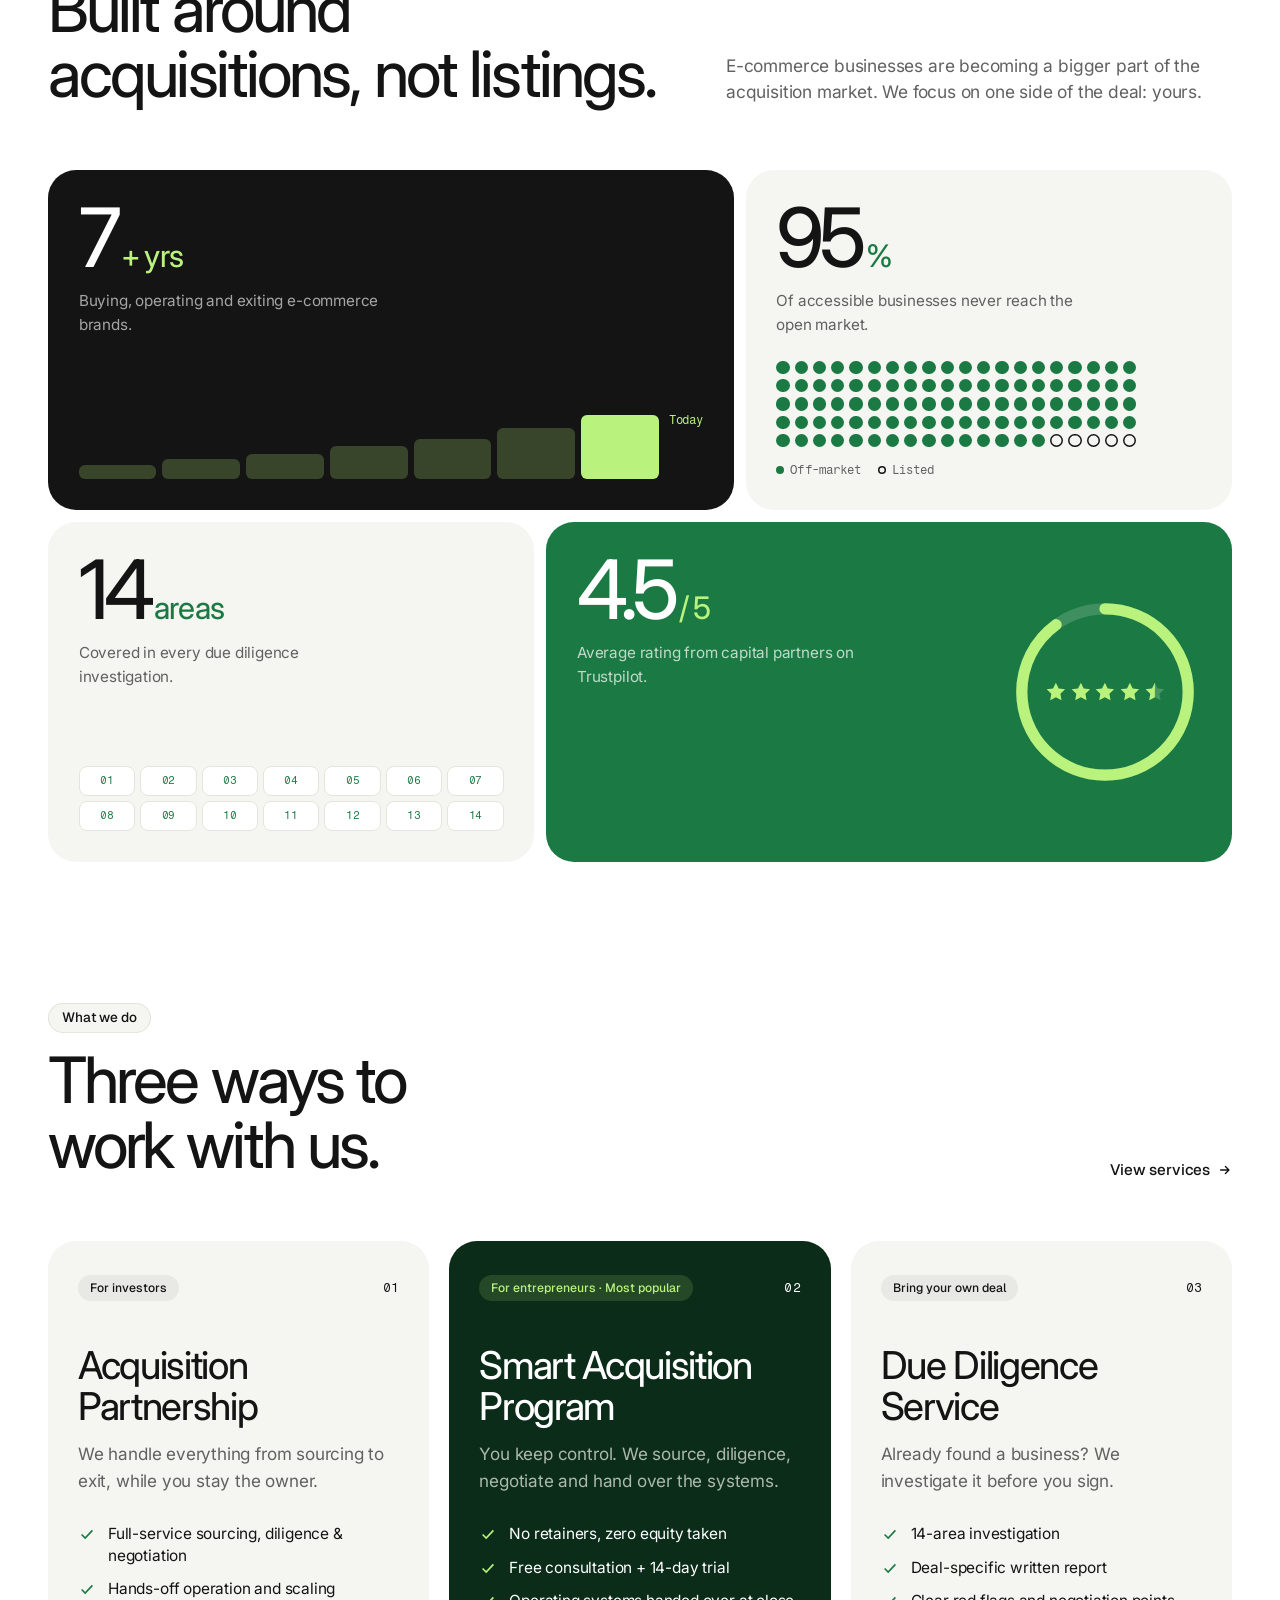
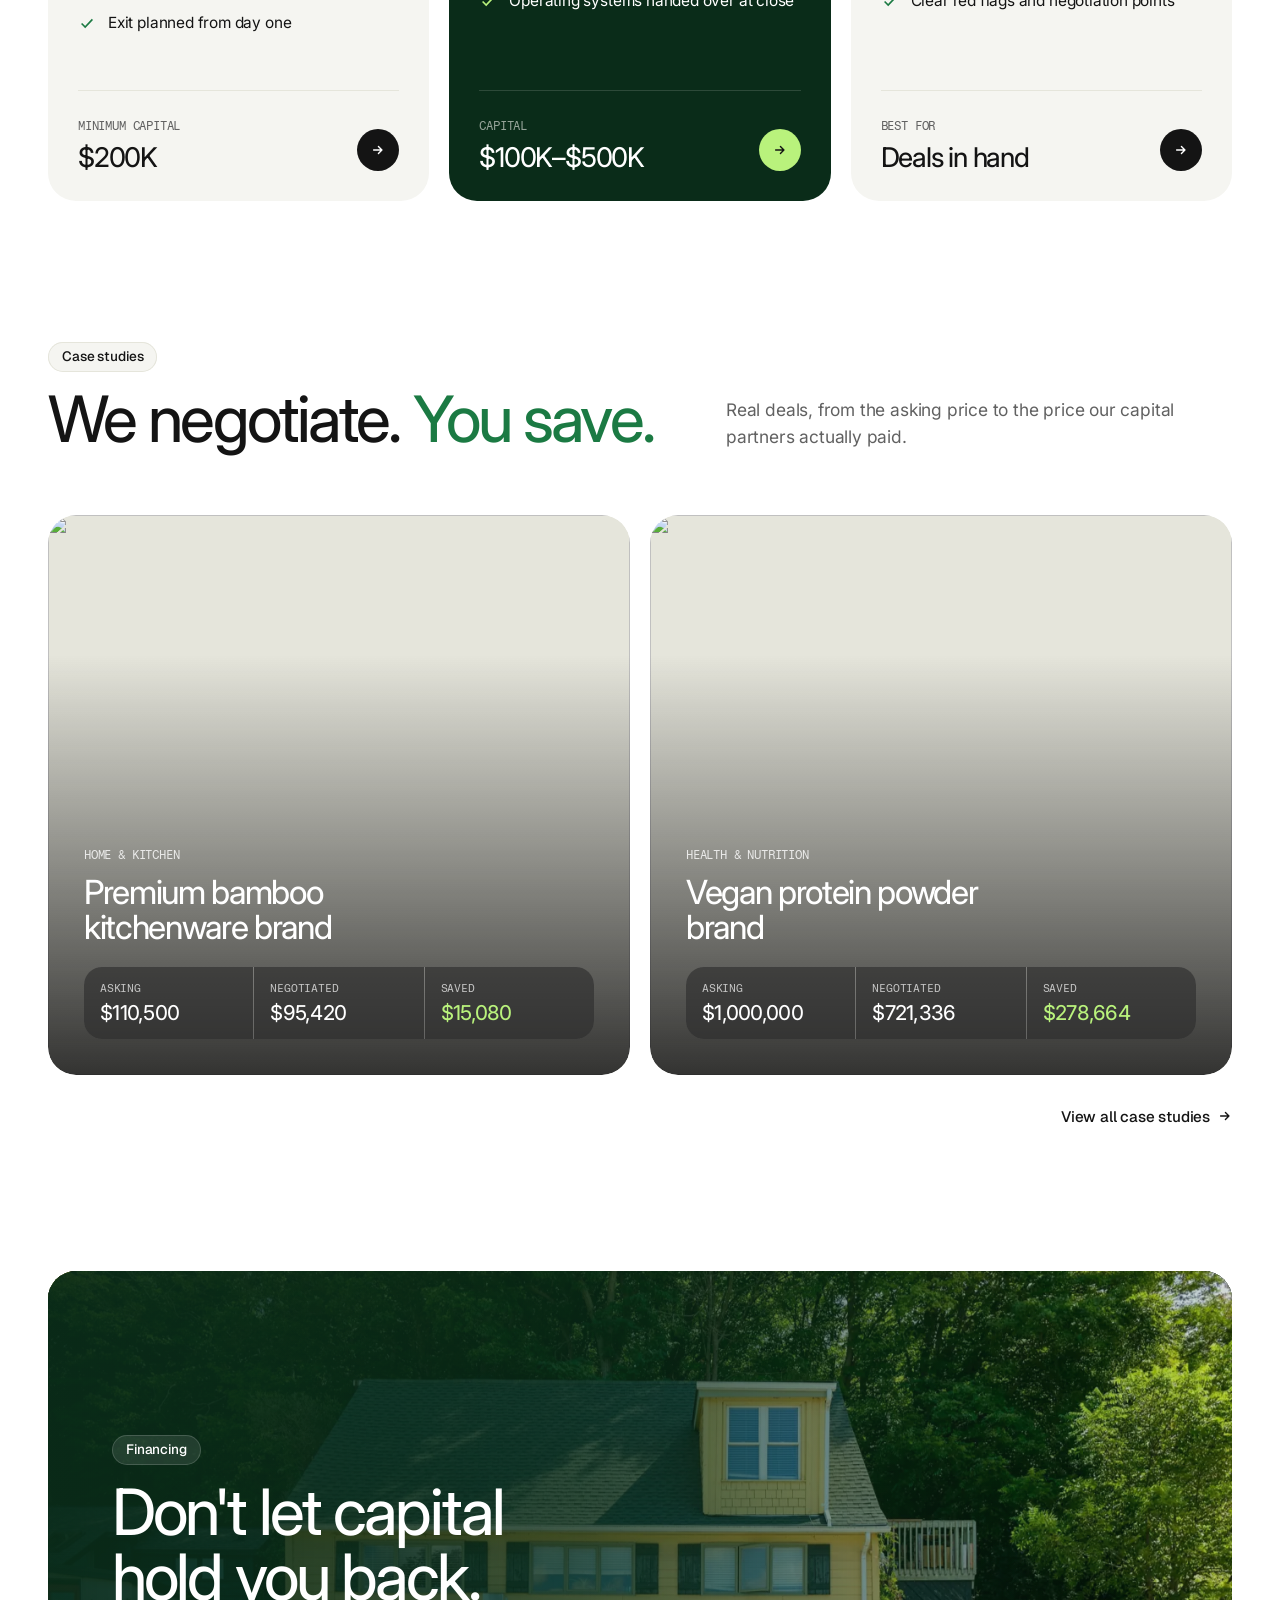
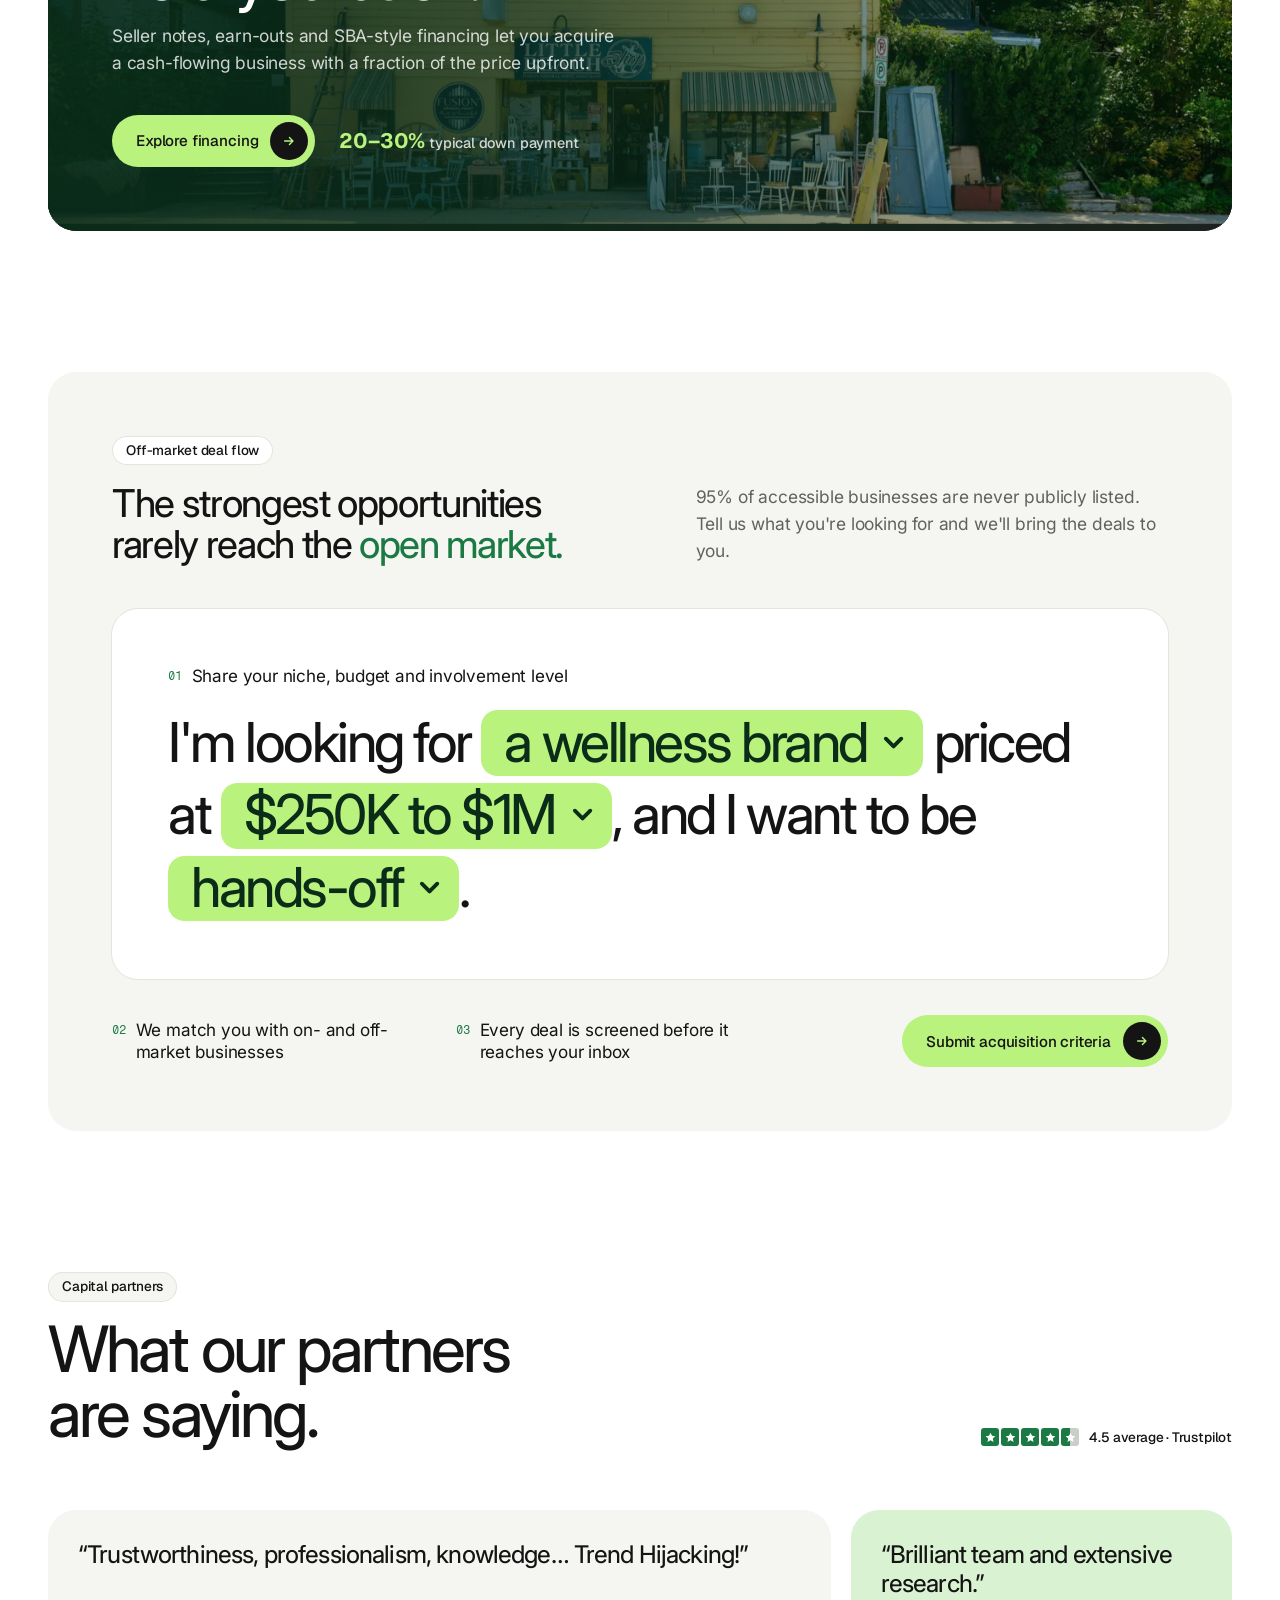
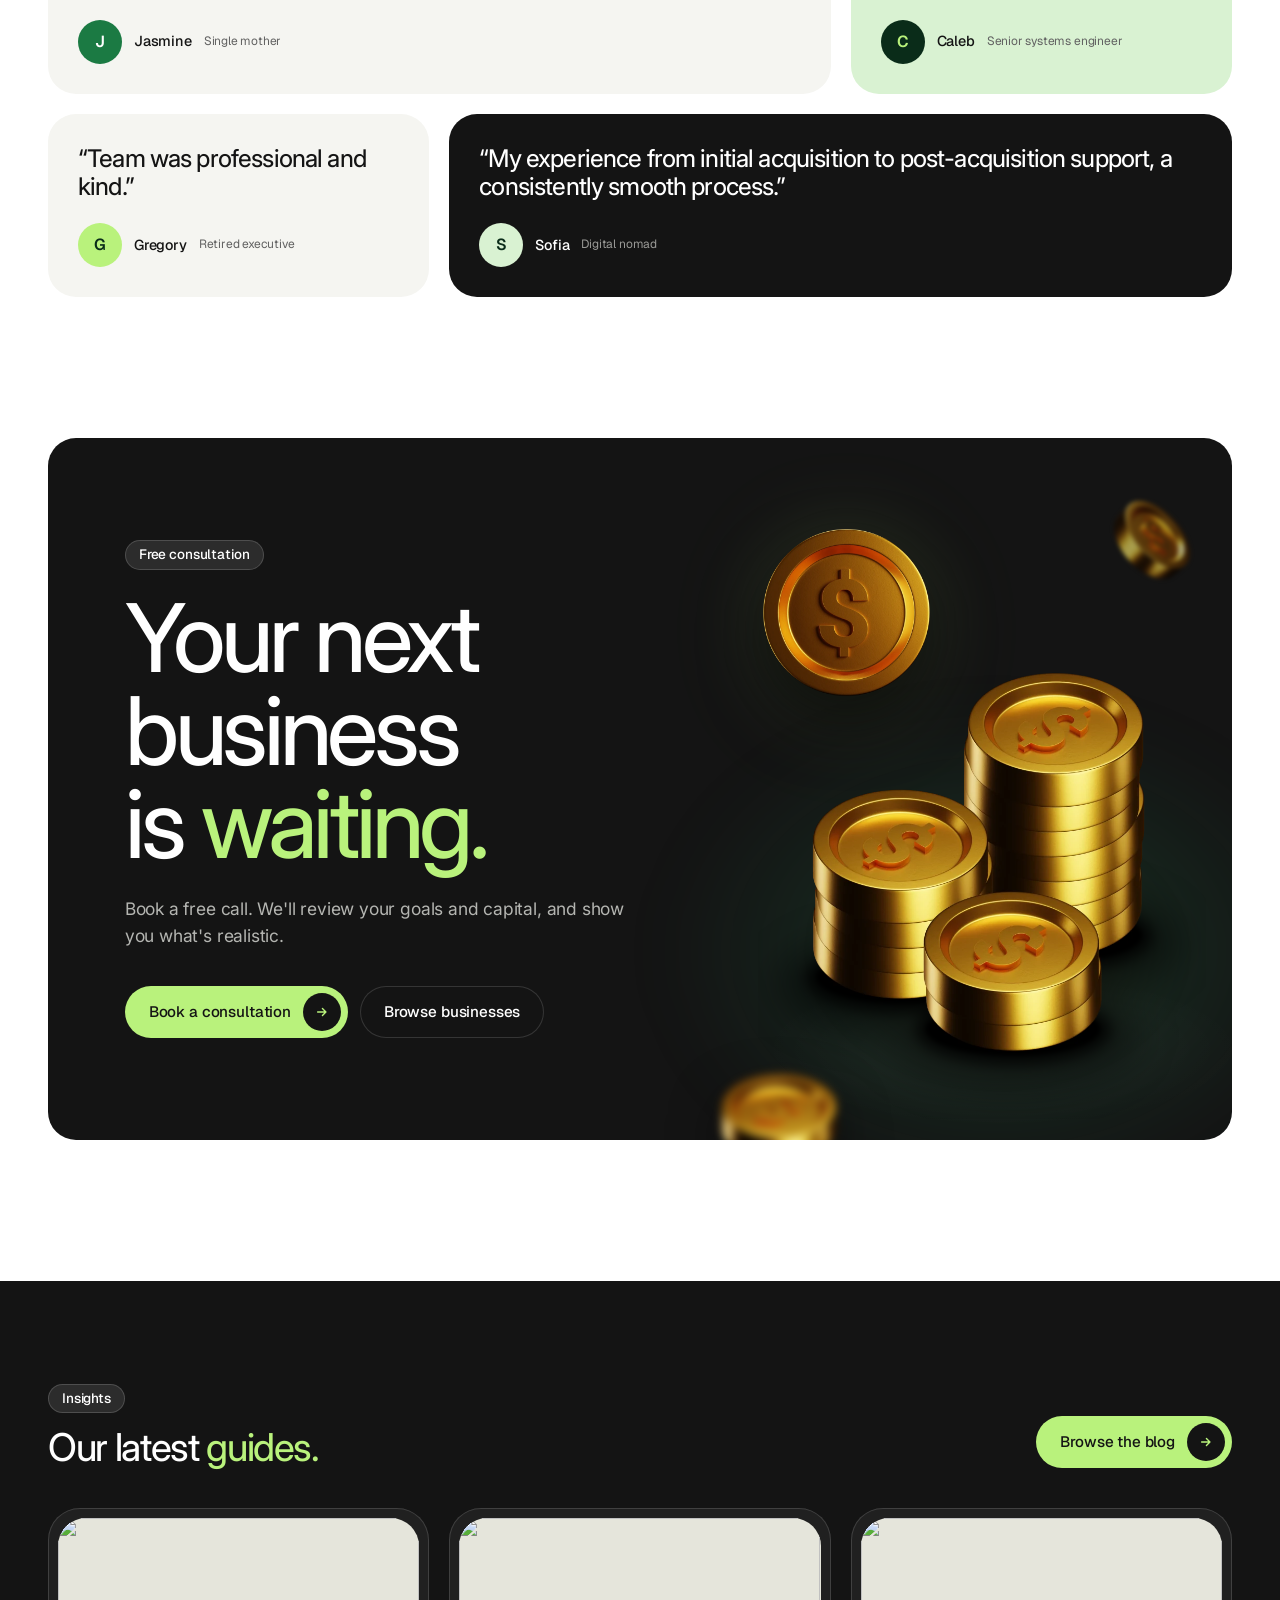
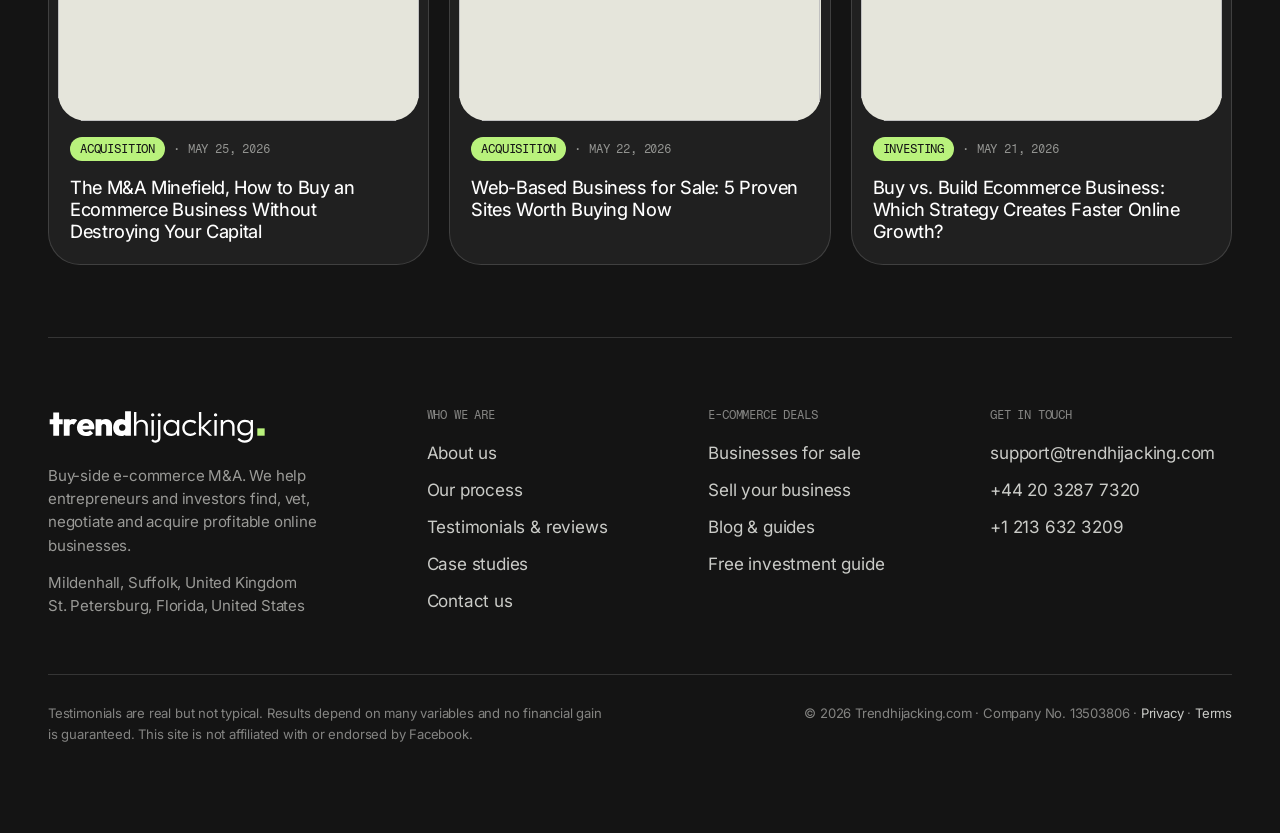
==== commit 339ec74f: "Fix footer white space on iOS and refine phone hero, facts and CTA art Make body footer-black with t" ====
--- a/index.html
+++ b/index.html
@@ -14,7 +14,7 @@
 <body data-page="home">
 <header id="nav"></header>
 
-<main>
+<main class="foot-gap">
   <!-- HERO -->
   <section class="hero on-dark">
     <!-- decorative deal boxes behind the copy; all figures are placeholders -->
--- a/assets/css/style.css
+++ b/assets/css/style.css
@@ -34,13 +34,14 @@
 }
 
 *, *::before, *::after { box-sizing: border-box; }
-/* the root is footer-black so nothing white shows under the footer at the end of the page or in the
-   iOS toolbar area; the body's shadow keeps the overscroll above the page white */
+/* html AND body are footer-black: iOS Safari colours everything beyond the page (the area behind its toolbar,
+   overscroll) from the body's background, so a white body shows as white space under the footer.
+   The page itself is white via <main>; the body's shadow keeps the overscroll above the page white */
 html { background: var(--ink); -webkit-text-size-adjust: 100%; overflow-x: hidden; overscroll-behavior-x: none; }
 
 body {
   margin: 0;
-  background: var(--paper);
+  background: var(--ink);
   color: var(--ink);
   font: 400 17px/1.6 var(--text);
   font-variation-settings: "opsz" 14;
@@ -89,6 +90,8 @@
 .mono { font-family: var(--mono); font-size: .8rem; letter-spacing: .01em; }
 
 /* ---------- layout ---------- */
+main { display: flow-root; background: var(--paper); }
+.foot-gap { padding-bottom: clamp(80px, 11vw, 150px); } /* pages whose last section sits clear of the footer */
 .wrap { width: 100%; max-width: var(--max); margin: 0 auto; padding: 0 var(--pad); }
 .sec { padding: clamp(80px, 11vw, 150px) 0; position: relative; }
 section[id] { scroll-margin-top: 100px; } /* anchor links land clear of the fixed nav */
@@ -700,7 +703,7 @@
 .cta-inner .lead { margin: 26px 0 36px; }
 
 /* ---------- footer ---------- */
-.foot { background: var(--ink); color: var(--paper); padding: clamp(64px, 8vw, 110px) 0 88px; margin-top: clamp(80px, 11vw, 150px); } /* bottom padding keeps the legal line clear of the WhatsApp button */
+.foot { background: var(--ink); color: var(--paper); padding: clamp(64px, 8vw, 110px) 0 88px; } /* bottom padding keeps the legal line clear of the WhatsApp button */
 .foot-blog { margin-bottom: clamp(48px, 6vw, 72px); padding-bottom: clamp(48px, 6vw, 72px); border-bottom: 1px solid var(--line-d); }
 .foot-blog .sec-head { margin-bottom: clamp(28px, 3.5vw, 40px); }
 .foot a.btn { color: var(--fg); }
@@ -1104,7 +1107,7 @@
   .foot-top { grid-template-columns: 1fr; }
   .step { min-height: 360px; }
   .row2 { grid-template-columns: 1fr; }
-  .cta-box .media, .cta-coins { display: none; }
+  .cta-box .media { display: none; }
   .page-head, .art-head { padding-top: 120px; }
   .art-hero { aspect-ratio: 4 / 3; }
   .wa span { display: none; }
@@ -1114,22 +1117,23 @@
 
 /* ---------- phones: the hero's deal boxes, above and below the copy ---------- */
 @media (max-width: 760px) {
-  /* the padding reserves the two bands, so the boxes can't collide with the copy however it wraps */
-  .hero { min-height: max(728px, 100svh); padding: 226px 0 176px; }
-  .hero-boxes { --u: clamp(.8px, .22vw, 1px); }
+  /* small boxes in the corners, so the copy keeps open space around it. The padding reserves their bands,
+     so they can't collide with the copy however it wraps */
+  .hero { min-height: max(660px, 100svh); padding: 178px 0 130px; }
+  .hero-boxes { --u: .66px; }
   .hbx { left: auto; top: auto; transform: rotate(var(--r)); }
-  .hbx:nth-child(1), .hbx:nth-child(4) { display: none; } /* P&L and letter of intent need more room */
-  .hbx:nth-child(2) { --w: 184; --r: -3deg; --dim: .92; left: -14px; top: 88px; }   /* monthly revenue */
-  .hbx:nth-child(3) { --w: 186; --r: 3deg; --dim: .8; right: -16px; top: 100px; }   /* listing */
-  .hbx:nth-child(5) { --w: 216; --r: -2deg; --dim: .95; left: -10px; bottom: 26px; } /* chat */
-  .hbx:nth-child(6) { --w: 176; --r: 4deg; --dim: .75; right: -26px; bottom: 26px; } /* store */
-  .hbx:nth-child(7) { --r: 3deg; --dim: 1; right: 12px; bottom: 116px; z-index: 1; } /* offer accepted */
+  .hbx:nth-child(1), .hbx:nth-child(4), .hbx:nth-child(6) { display: none; } /* P&L, letter of intent, store */
+  .hbx:nth-child(2) { --w: 176; --r: -3deg; --dim: .92; left: 14px; top: 86px; }   /* monthly revenue */
+  .hbx:nth-child(3) { --w: 178; --r: 3deg; --dim: .8; right: 14px; top: 94px; }    /* listing */
+  .hbx:nth-child(5) { --w: 200; --r: -2deg; --dim: .95; left: 14px; bottom: 26px; } /* chat */
+  .hbx:nth-child(7) { --r: 3deg; --dim: 1; right: 84px; bottom: 44px; }            /* offer accepted, clear of WhatsApp */
 }
 
 /* ---------- phones: shorter sections ---------- */
 @media (max-width: 760px) {
   .sec { padding-block: 56px; }
-  .foot { margin-top: 56px; padding-top: 48px; }
+  .foot-gap { padding-bottom: 56px; }
+  .foot { padding-top: 48px; }
   .d2 { font-size: 2rem; }
   .lead { font-size: 1rem; }
   .sec-head { margin-bottom: 20px; gap: 12px; }
@@ -1179,21 +1183,24 @@
   [data-filter-grid] .price { margin: 0; font-size: 1.2rem; }
   [data-filter-grid] .go { width: 32px; height: 32px; }
 
-  /* track record: two by two */
-  .fact, .fact:nth-child(1), .fact:nth-child(4) { grid-column: span 6; min-height: 0; padding: 16px; gap: 10px; }
-  .fact-n { font-size: 2.6rem; }
-  .fact p { font-size: .82rem; line-height: 1.35; }
-  .fact-years { height: 40px; gap: 4px; }
+  /* track record: two by two, every card built the same: number, three-line text, then a visual on one shared baseline */
+  .facts { grid-auto-rows: 1fr; }
+  .fact, .fact:nth-child(1), .fact:nth-child(4) { grid-column: span 6; min-height: 0; padding: 16px; gap: 8px; }
+  .fact-n { font-size: 2.6rem; line-height: 1; }
+  .fact p { font-size: .8rem; line-height: 1.35; min-height: 4.05em; }
+  .fact-rate { flex-direction: column; align-items: stretch; justify-content: flex-start; gap: 8px; }
+  .fact-rate-txt { display: contents; }
+  .fact-years, .fact-dots, .fact-seg, .fact-ring { margin-top: auto; height: 38px; }
+  .fact-years { gap: 4px; }
   .fact-years i { border-radius: 4px; }
-  .fact-years b { display: none; }
-  .fact-dots { gap: 2.5px; }
-  .fact-key { display: none; }
-  .fact-seg { gap: 3px; }
-  .fact-seg i { height: 20px; border-radius: 5px; font-size: .5rem; }
-  .fact-rate { gap: 10px; }
-  .fact-ring { width: 84px; }
-  .fact-ring-in { gap: 1px; }
-  .fact-ring-in svg { width: 11px; }
+  .fact-years b, .fact-key { display: none; }
+  .fact-dots { max-width: none; gap: 2.5px; align-content: end; }
+  .fact-seg { gap: 3px; align-content: end; }
+  .fact-seg i { height: 17px; border-radius: 5px; font-size: .5rem; }
+  .fact-ring { display: flex; align-items: flex-end; align-self: stretch; width: auto; }
+  .fact-ring > svg { display: none; } /* a ring won't fit the shared band: just the stars */
+  .fact-ring-in { position: static; justify-content: flex-start; gap: 3px; }
+  .fact-ring-in svg { width: 20px; }
 
   /* three ways to work with us */
   .tier { padding: 20px; }
@@ -1226,8 +1233,16 @@
   .quote { padding: 22px; gap: 18px; min-height: 210px; }
   .quote blockquote { font-size: 1.2rem; }
 
-  /* closing banners */
+  /* closing banners: the floating 3D art gets its own band above the copy */
   .cta-box { padding: 32px 22px; }
+  .cta-coins { position: relative; inset: auto; width: 100%; height: 170px; margin-bottom: 14px; }
+  .cc-stacks { width: 180px; right: 0; bottom: 0; }
+  .cc-hero { width: 96px; left: 3%; top: 10%; }
+  .cc-back { width: 44px; right: 8%; top: 0; }
+  .cc-front { width: 60px; left: 34%; bottom: -4%; }
+  .ct-link { width: 150px; right: auto; left: calc(50% - 75px); bottom: 2%; }
+  .ct-plus { width: 60px; left: 4%; top: 12%; }
+  .ct-star { width: 48px; right: 6%; top: 2%; }
   .cta-box .d1 { font-size: 2.4rem; }
   .cta-inner .lead { margin: 14px 0 22px; }
 
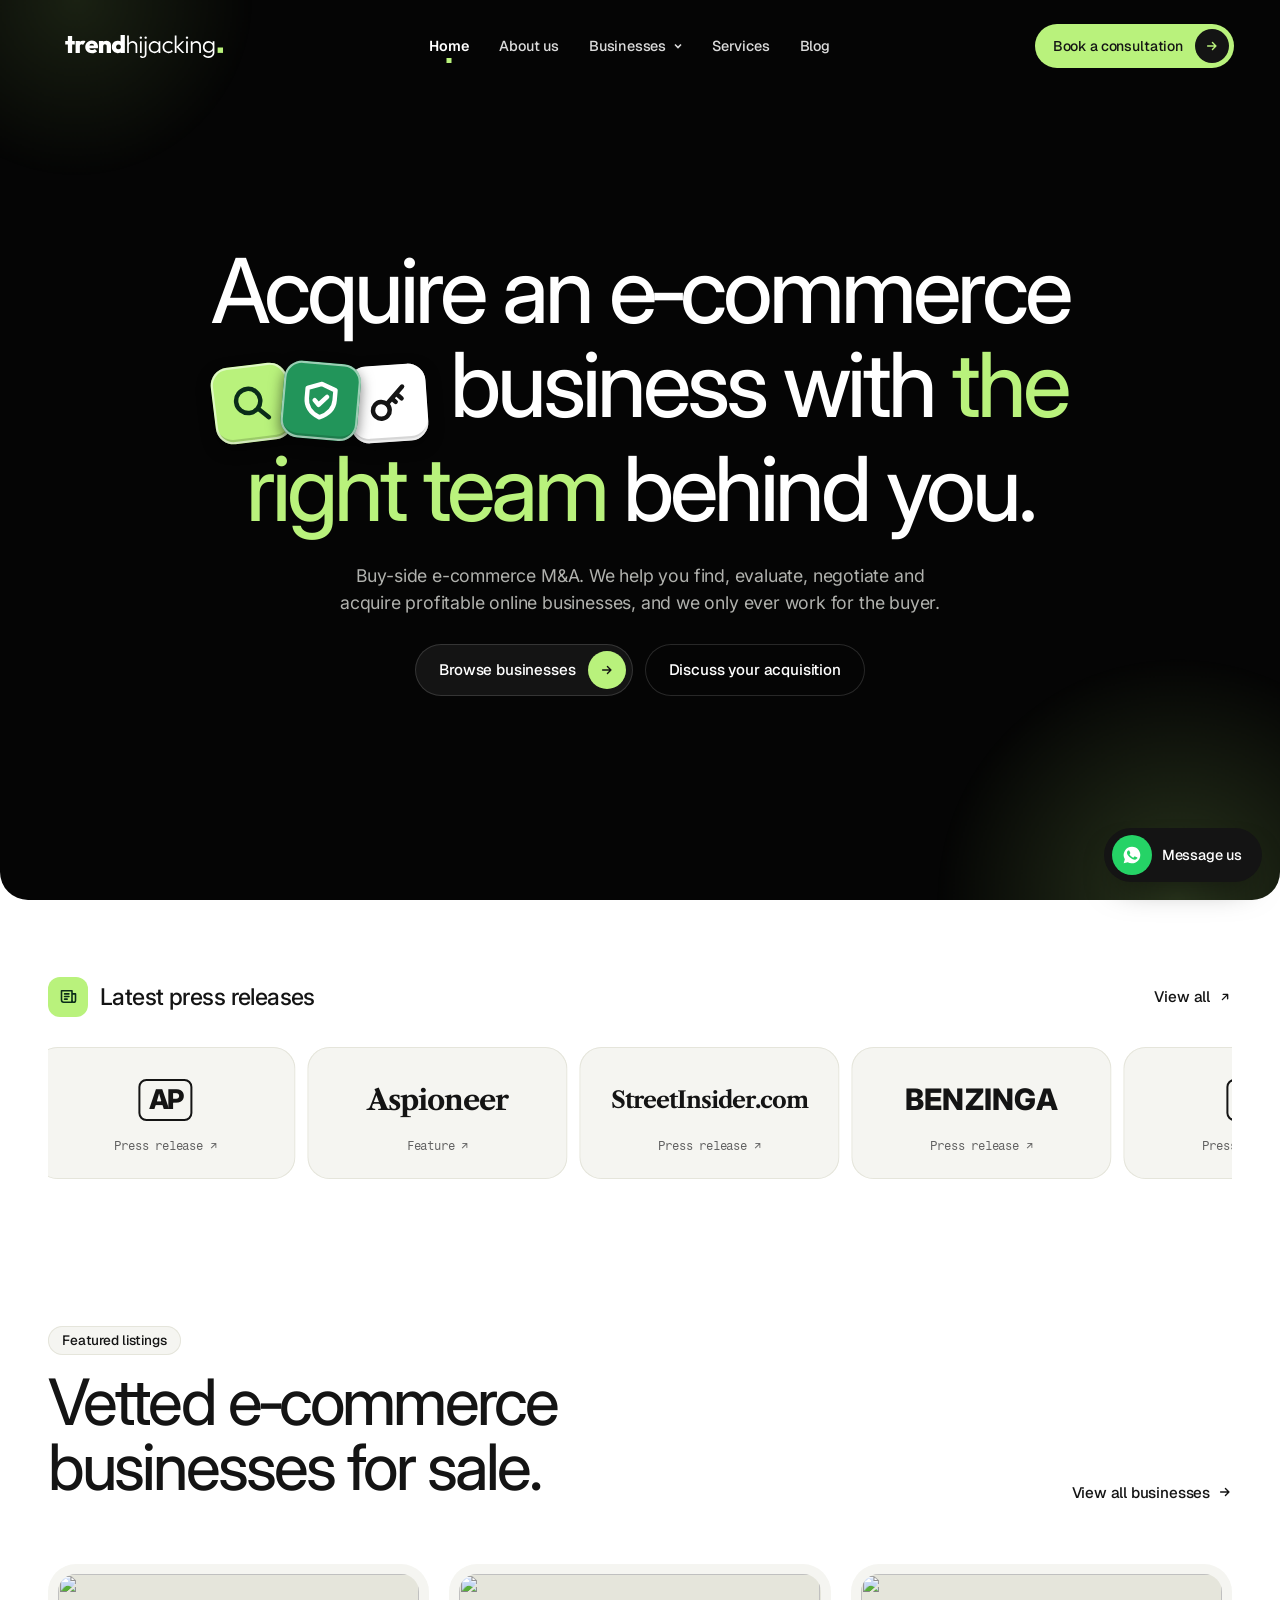
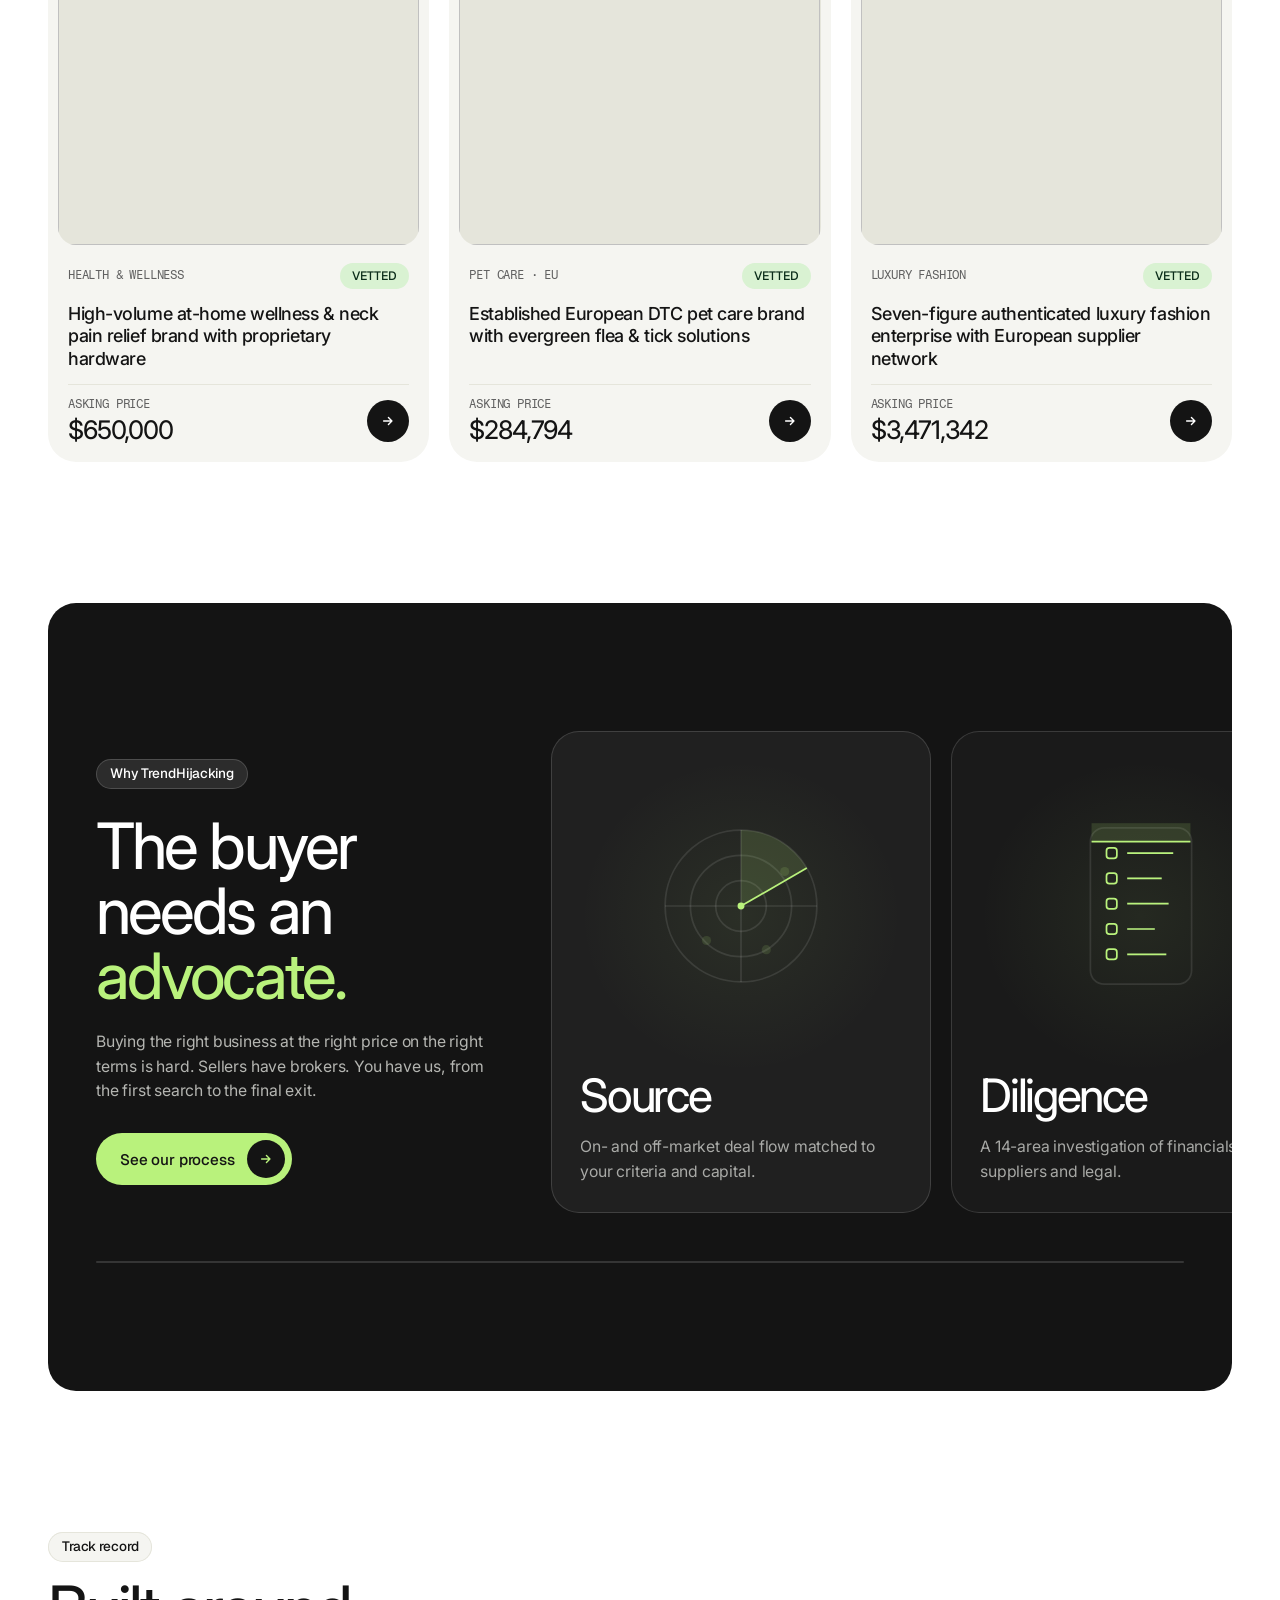
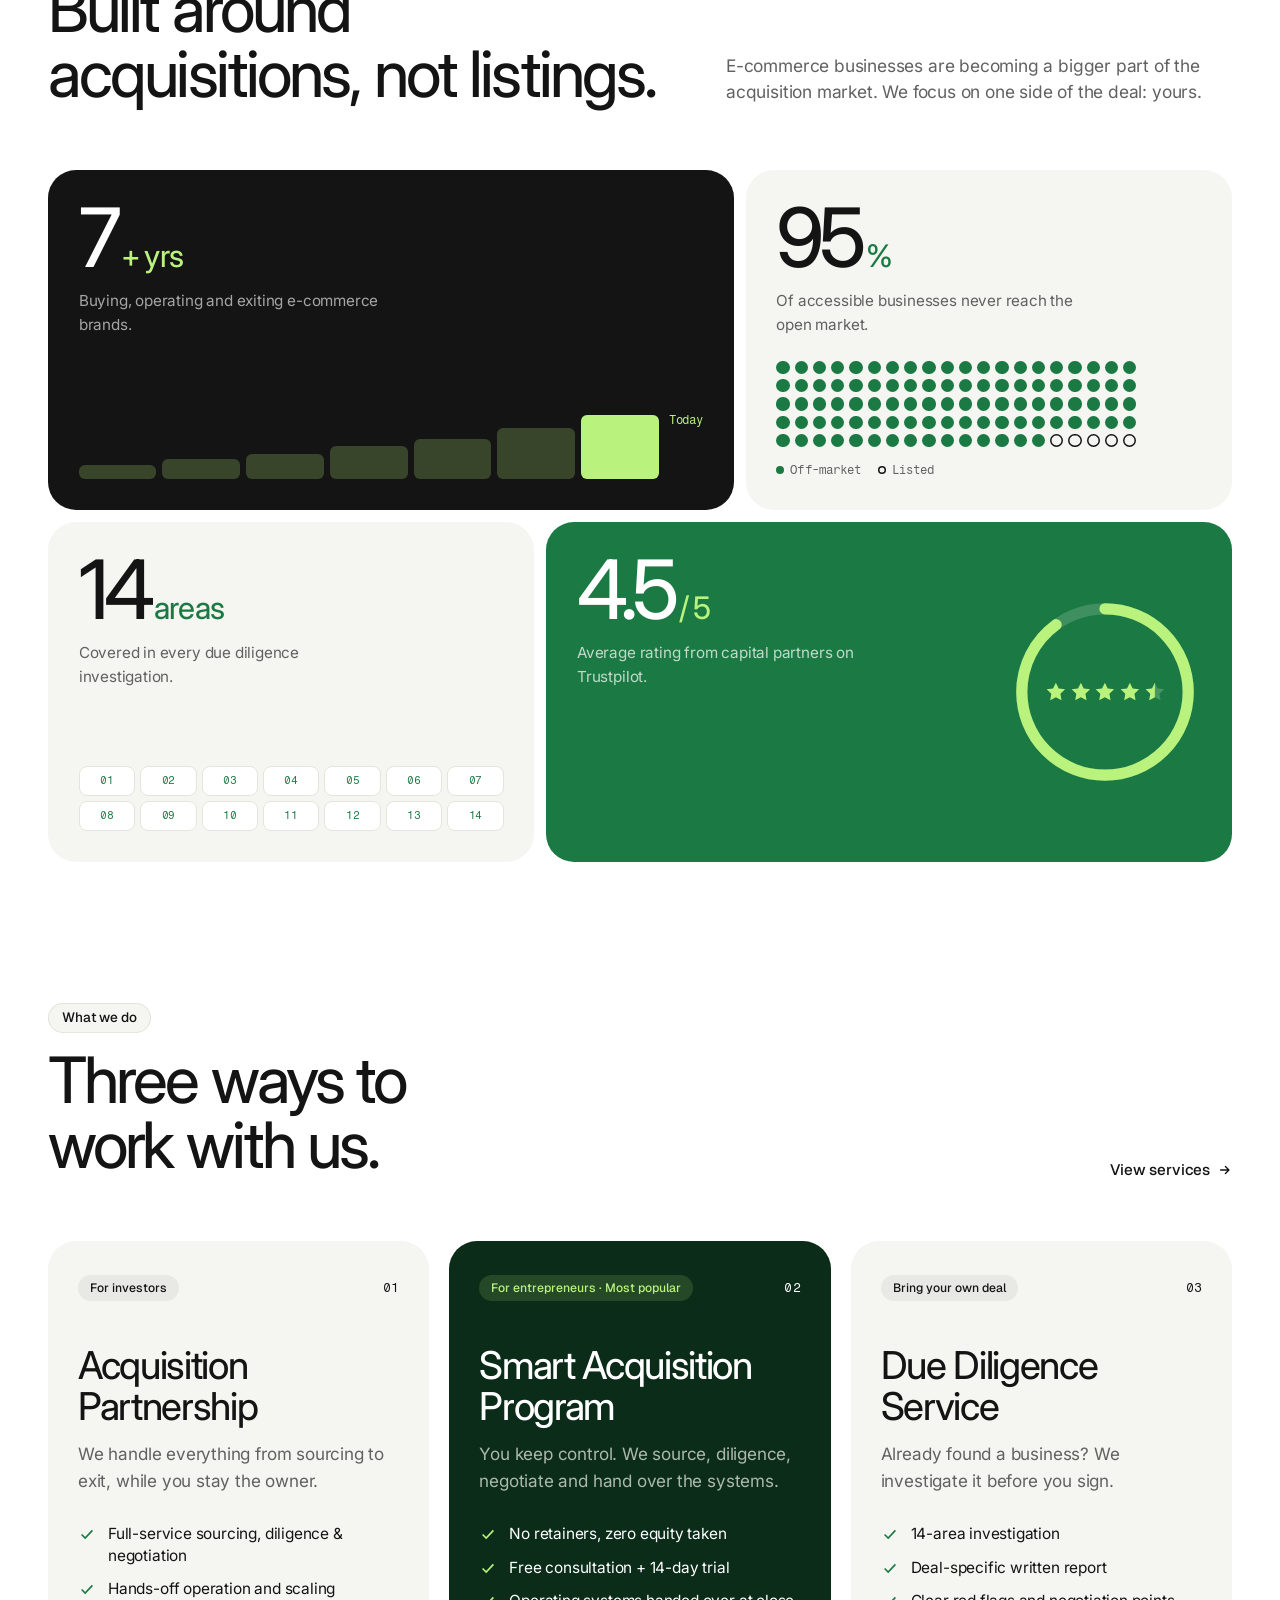
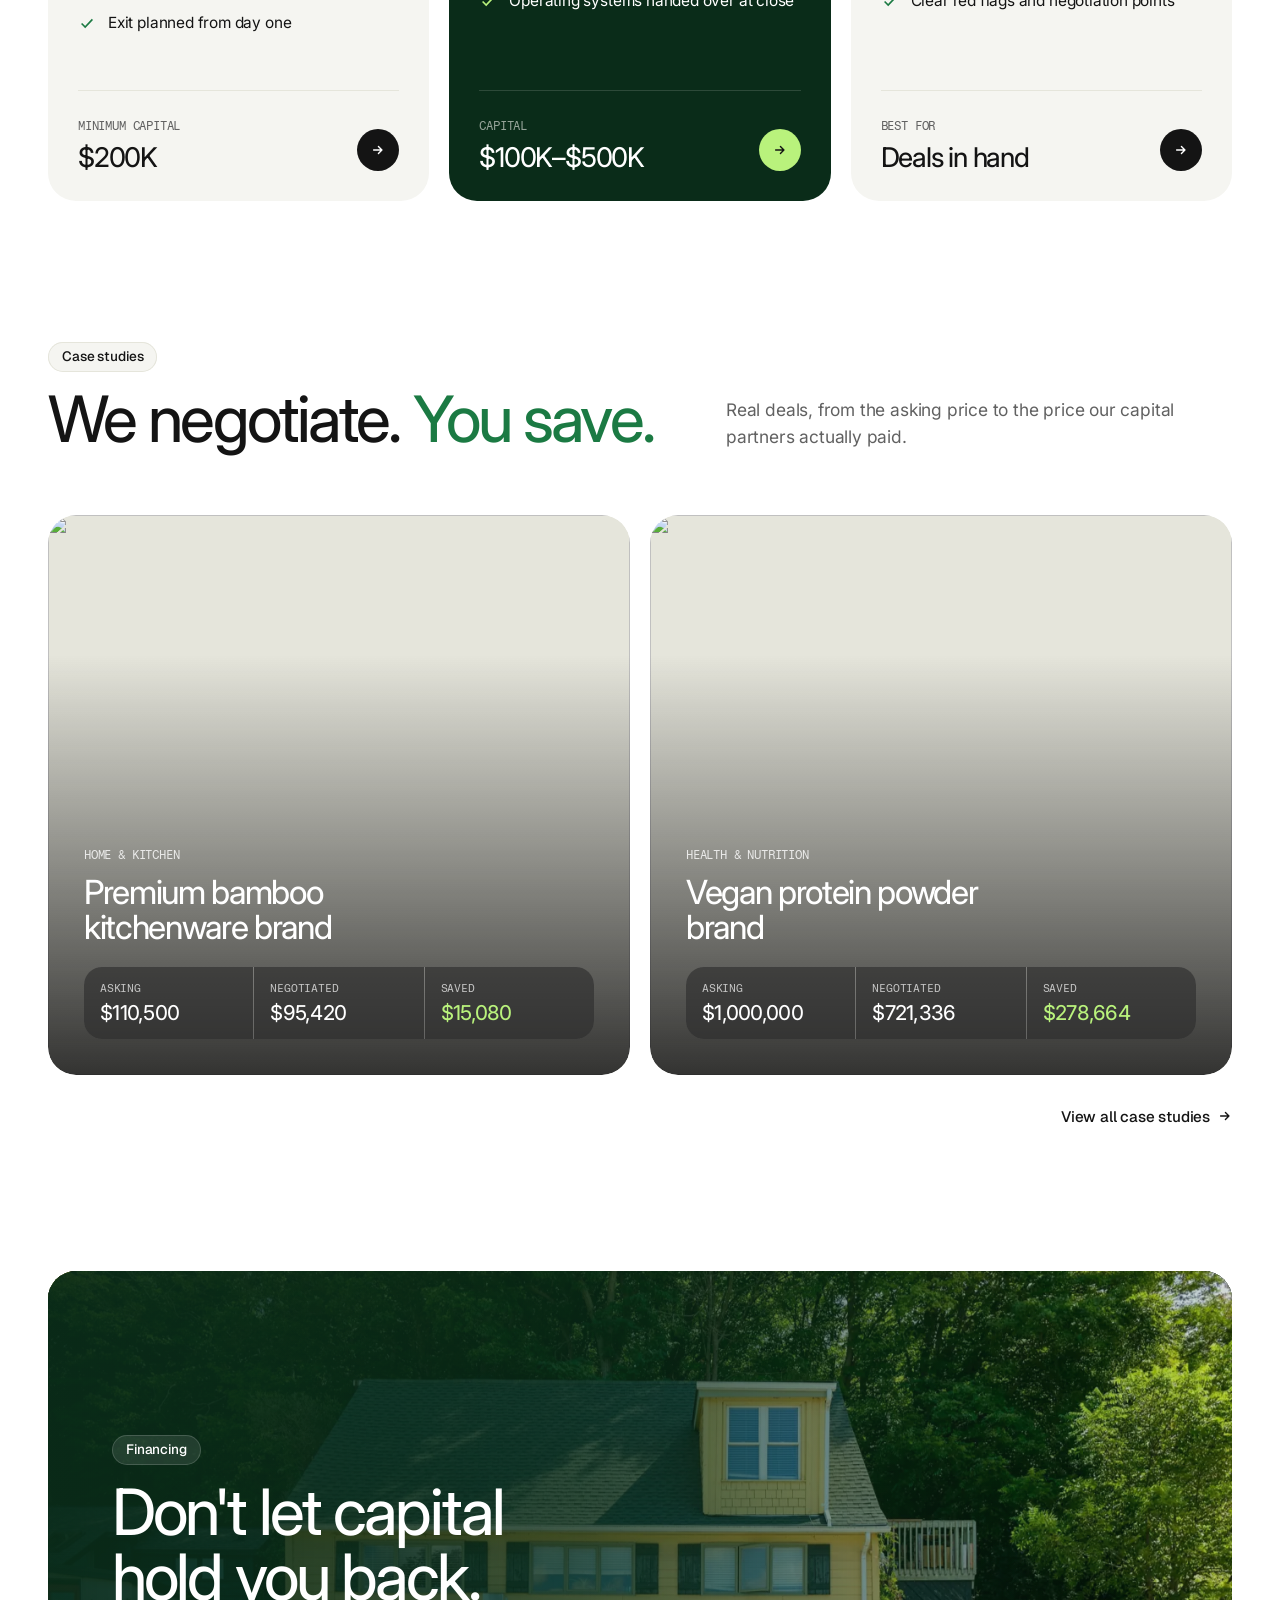
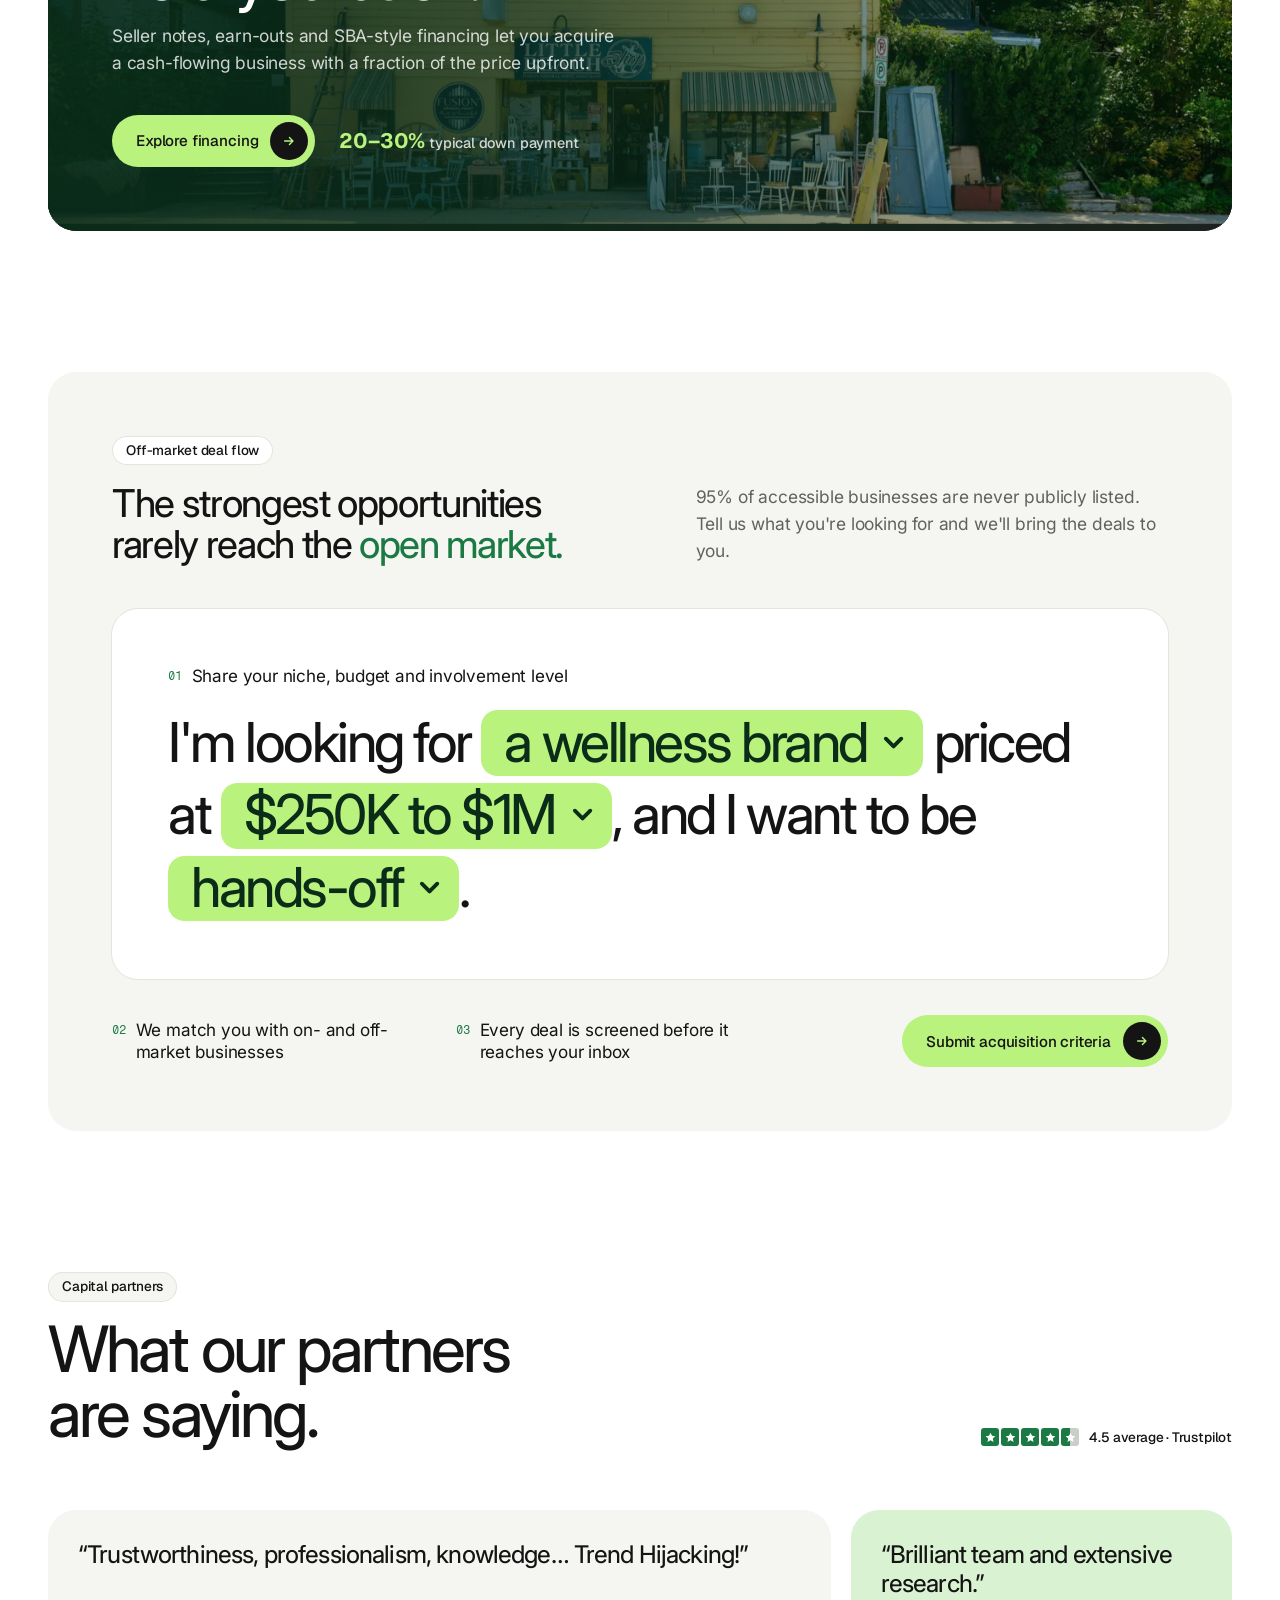
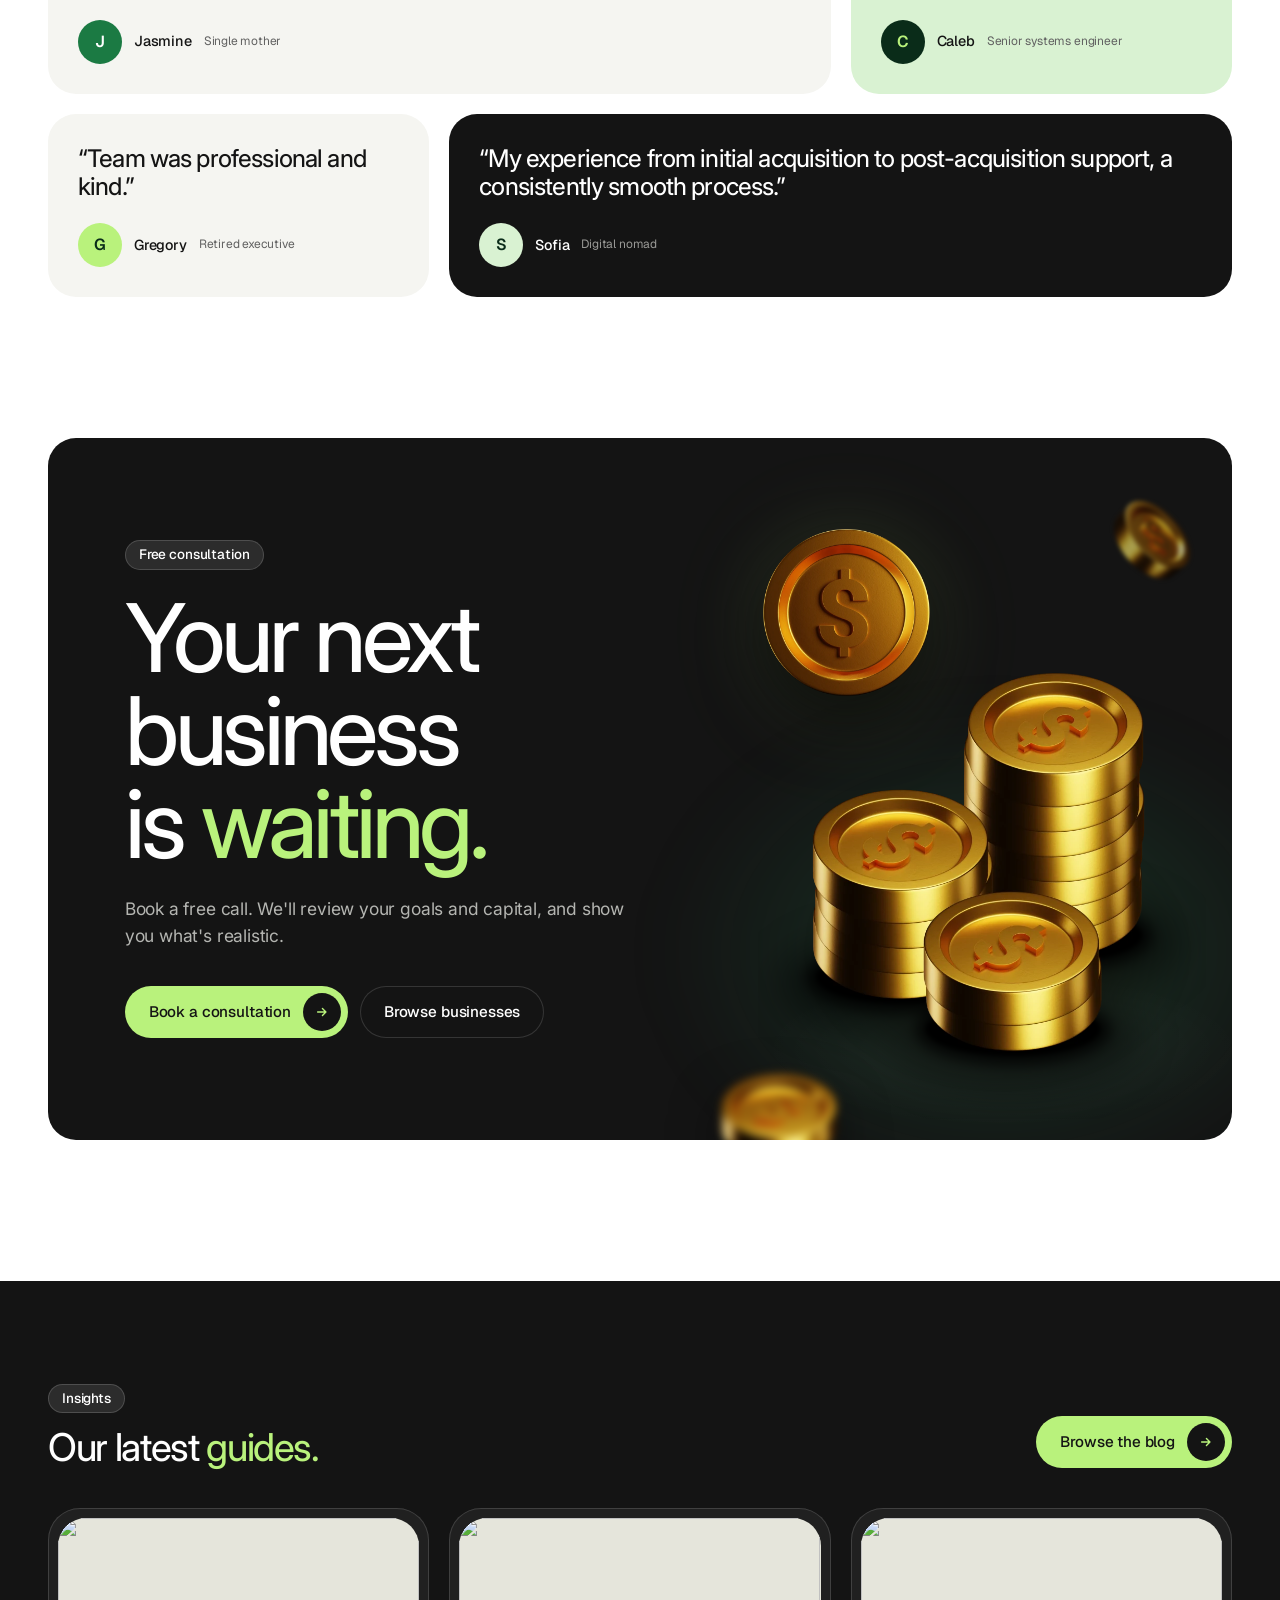
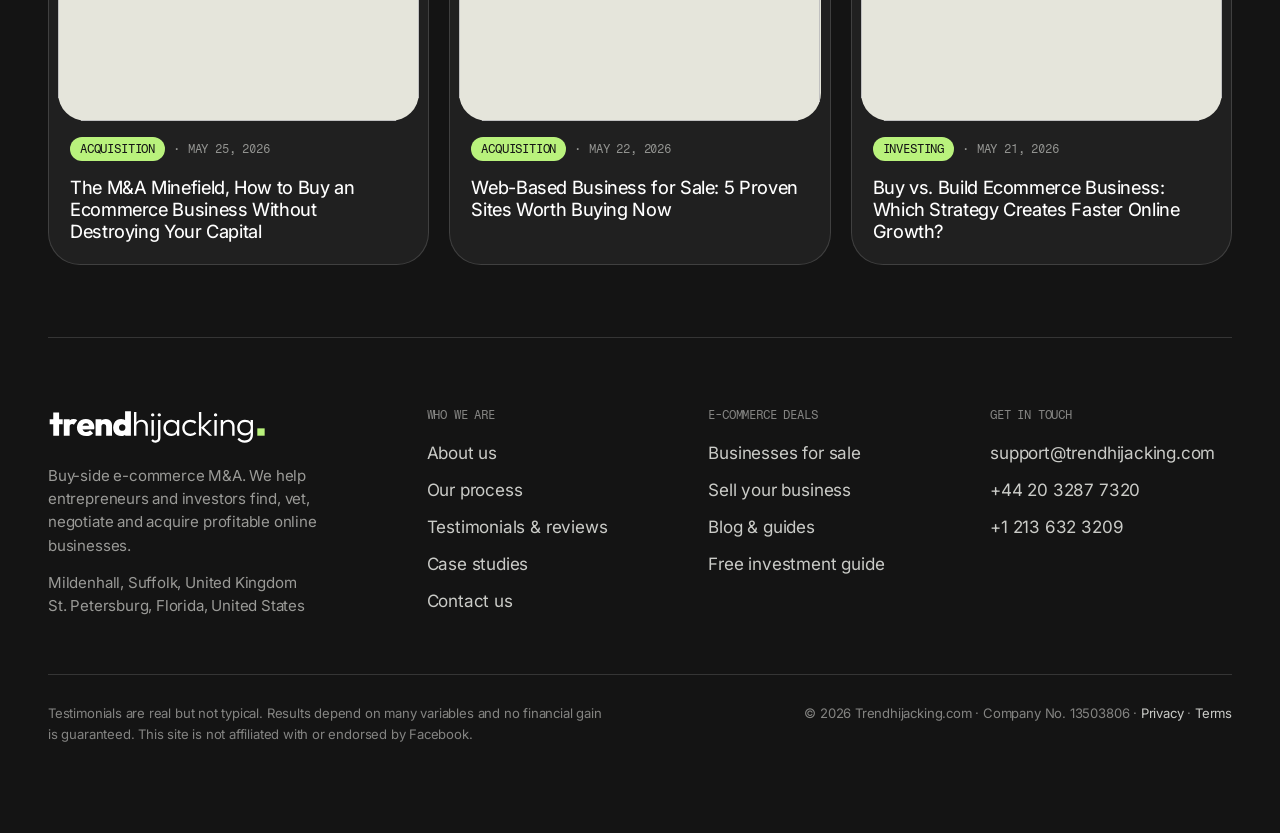
==== commit 58308271: "Move homepage coins below the CTA copy on phones and harden footer gap Show the Free Consultation co" ====
--- a/index.html
+++ b/index.html
@@ -14,7 +14,7 @@
 <body data-page="home">
 <header id="nav"></header>
 
-<main class="foot-gap">
+<main>
   <!-- HERO -->
   <section class="hero on-dark">
     <!-- decorative deal boxes behind the copy; all figures are placeholders -->
--- a/assets/css/style.css
+++ b/assets/css/style.css
@@ -91,7 +91,7 @@
 
 /* ---------- layout ---------- */
 main { display: flow-root; background: var(--paper); }
-.foot-gap { padding-bottom: clamp(80px, 11vw, 150px); } /* pages whose last section sits clear of the footer */
+main > :last-child:not(.sec) { margin-bottom: clamp(80px, 11vw, 150px); } /* .sec has its own bottom padding; anything else ending a page must still sit clear of the footer */
 .wrap { width: 100%; max-width: var(--max); margin: 0 auto; padding: 0 var(--pad); }
 .sec { padding: clamp(80px, 11vw, 150px) 0; position: relative; }
 section[id] { scroll-margin-top: 100px; } /* anchor links land clear of the fixed nav */
@@ -1132,7 +1132,7 @@
 /* ---------- phones: shorter sections ---------- */
 @media (max-width: 760px) {
   .sec { padding-block: 56px; }
-  .foot-gap { padding-bottom: 56px; }
+  main > :last-child:not(.sec) { margin-bottom: 56px; }
   .foot { padding-top: 48px; }
   .d2 { font-size: 2rem; }
   .lead { font-size: 1rem; }
@@ -1233,9 +1233,10 @@
   .quote { padding: 22px; gap: 18px; min-height: 210px; }
   .quote blockquote { font-size: 1.2rem; }
 
-  /* closing banners: the floating 3D art gets its own band above the copy */
-  .cta-box { padding: 32px 22px; }
-  .cta-coins { position: relative; inset: auto; width: 100%; height: 170px; margin-bottom: 14px; }
+  /* closing banners: the floating 3D art gets its own band below the copy */
+  .cta-box { display: flex; flex-direction: column; padding: 32px 22px; }
+  .cta-coins { order: 1; position: relative; inset: auto; width: 100%; height: 170px; margin: 24px 0 -8px; }
+  .cta-team { order: 0; margin: 0 0 14px; } /* About keeps its art above the copy */
   .cc-stacks { width: 180px; right: 0; bottom: 0; }
   .cc-hero { width: 96px; left: 3%; top: 10%; }
   .cc-back { width: 44px; right: 8%; top: 0; }
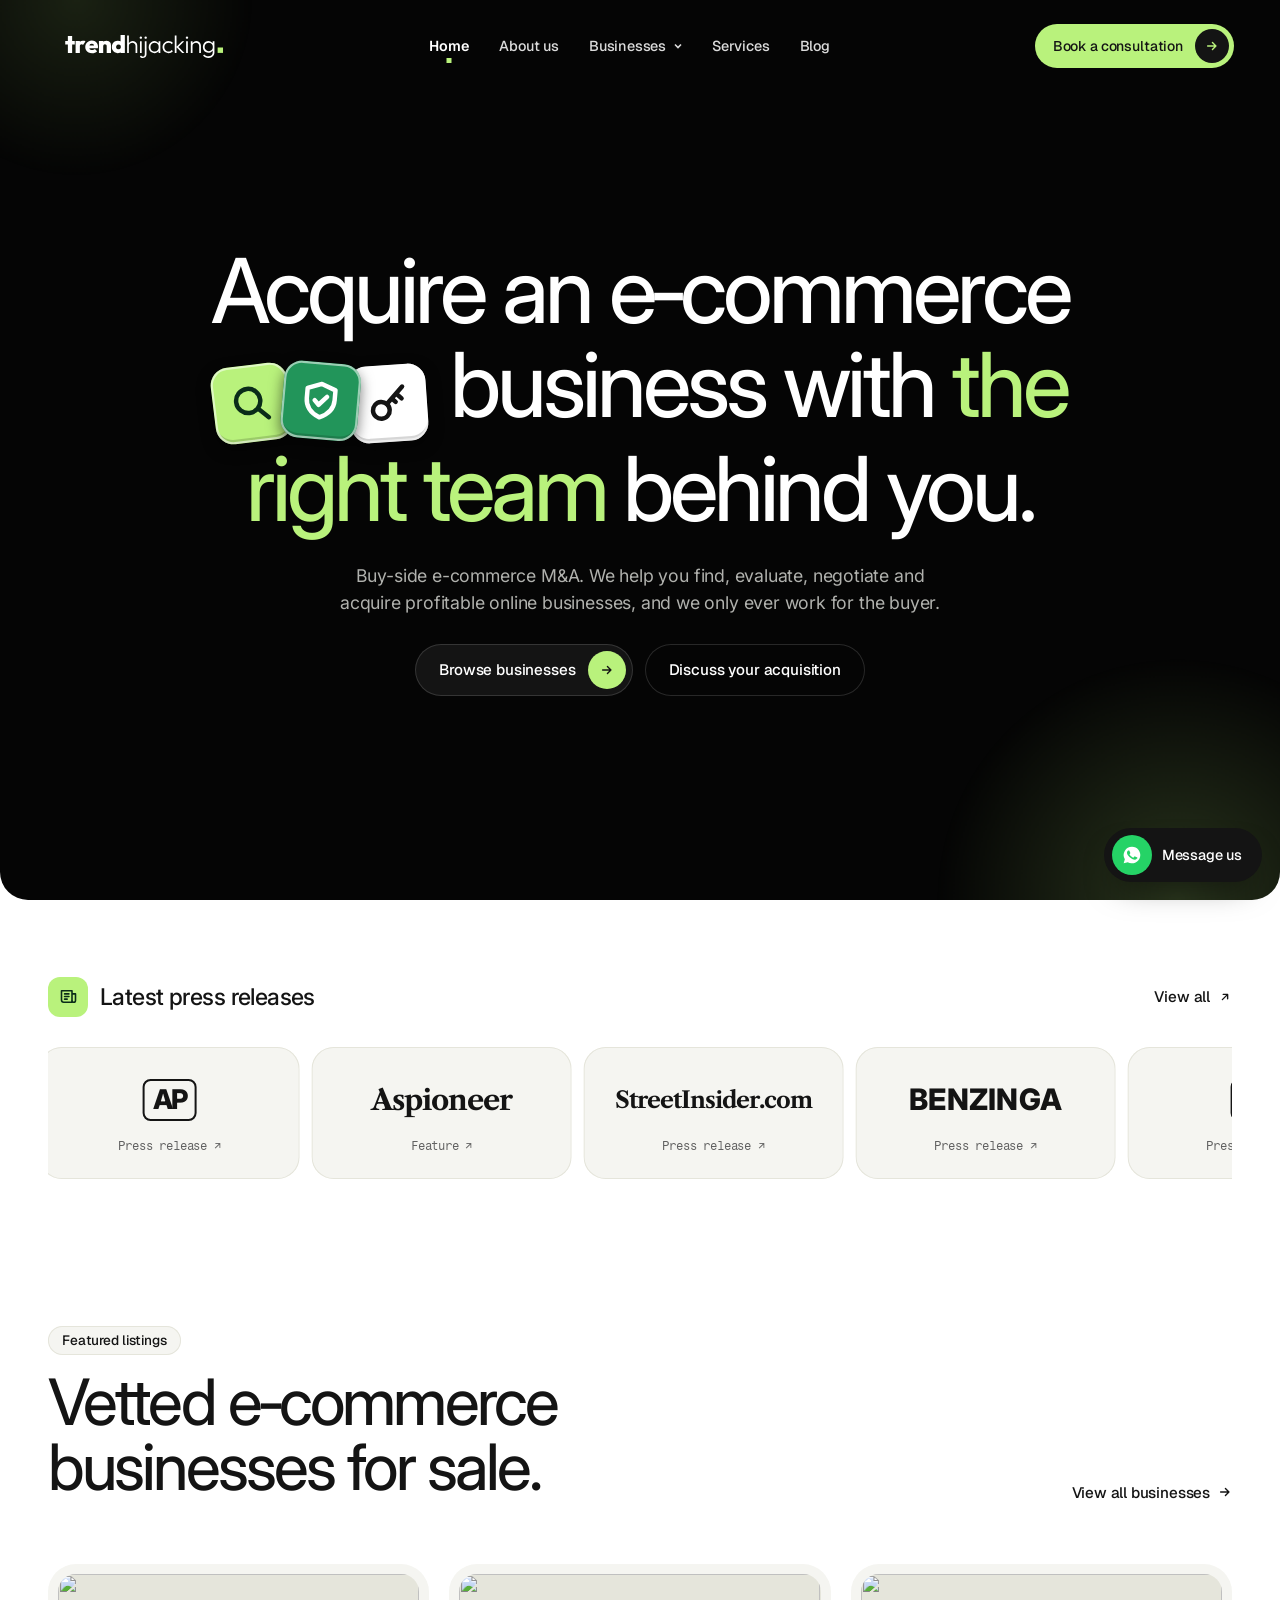
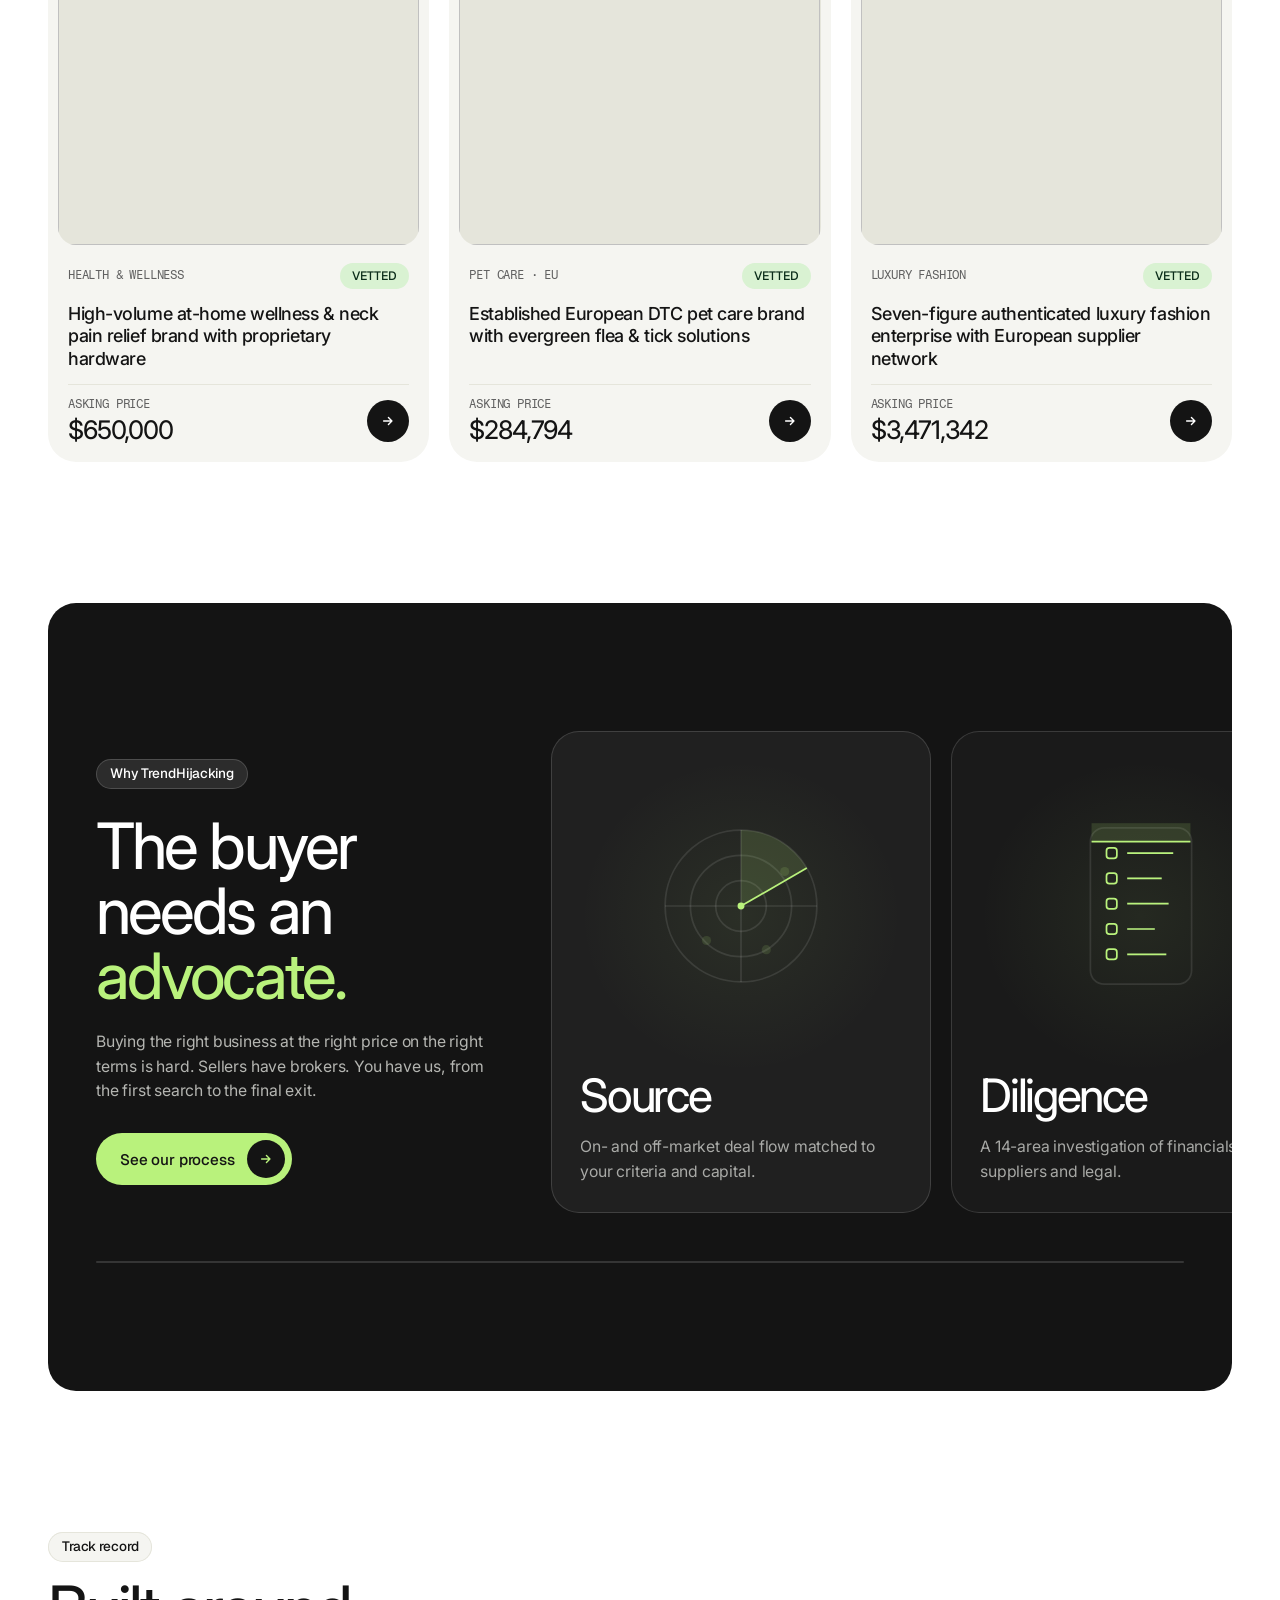
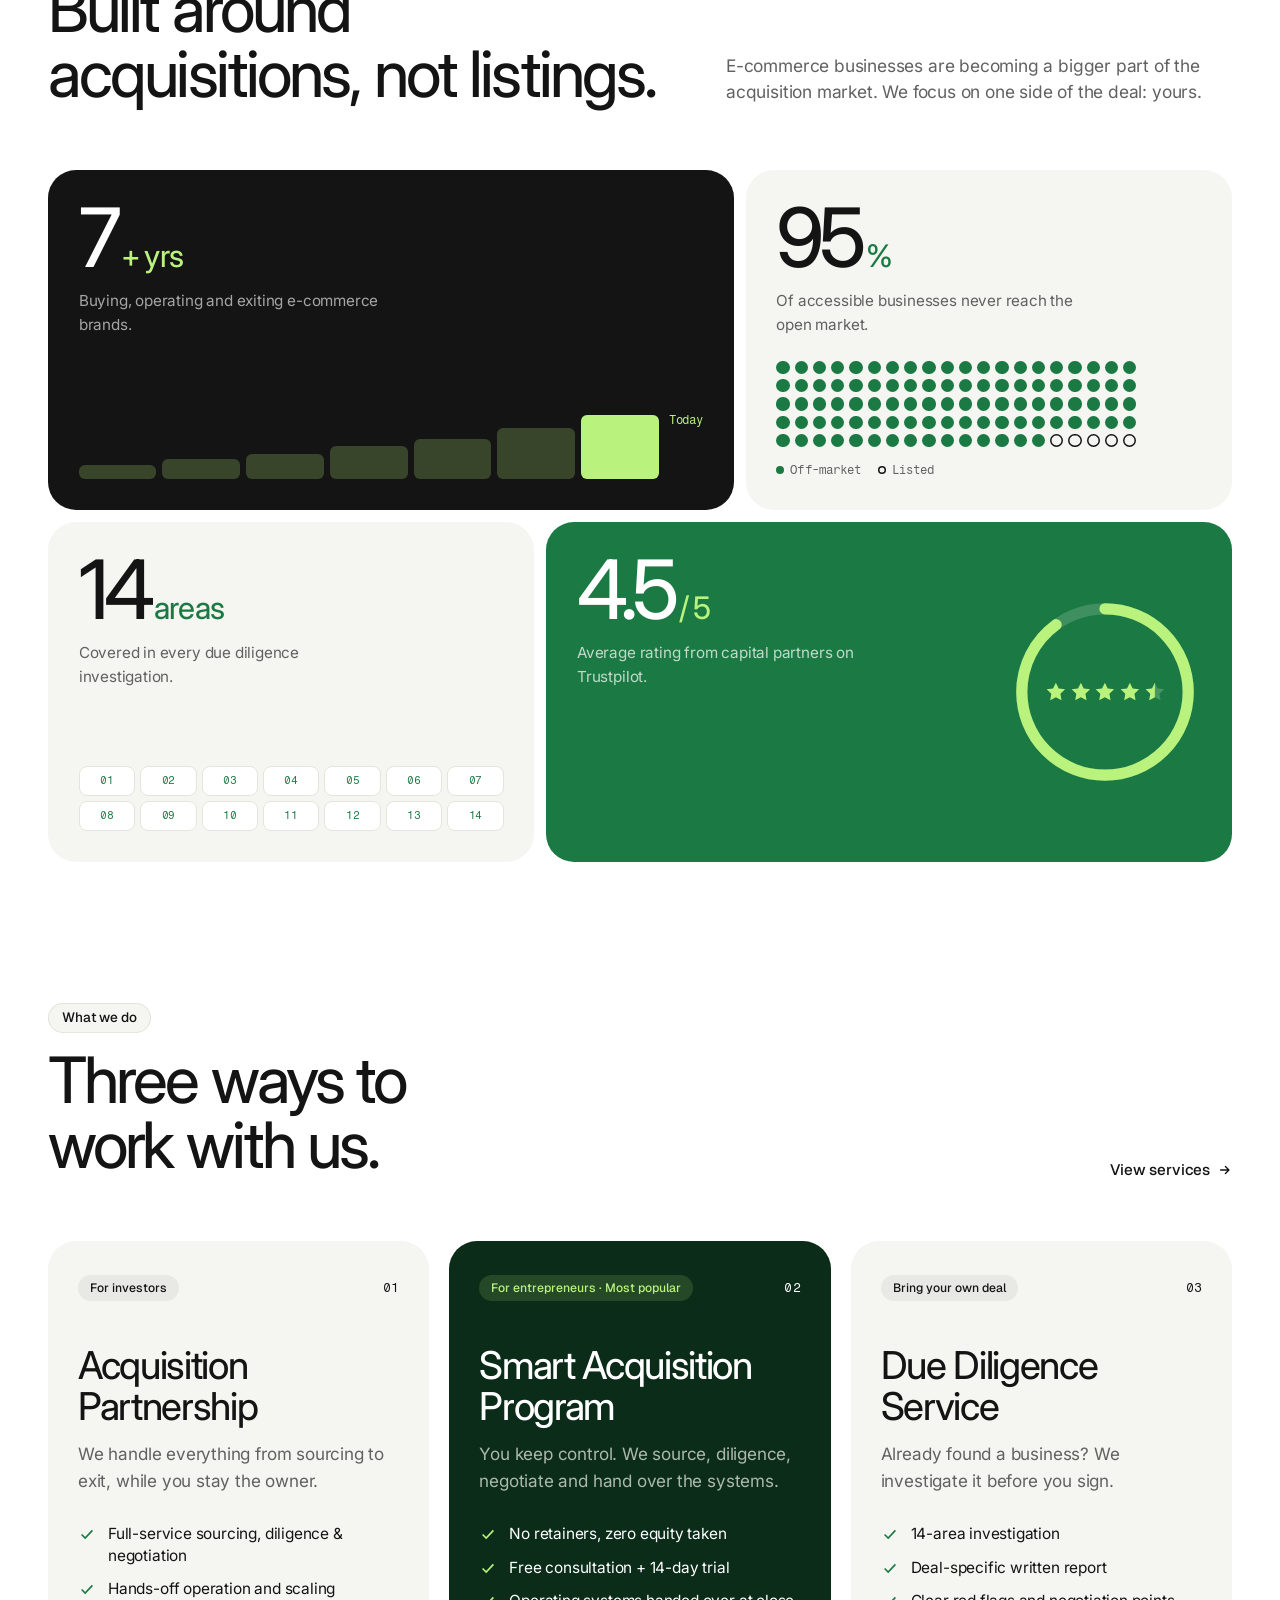
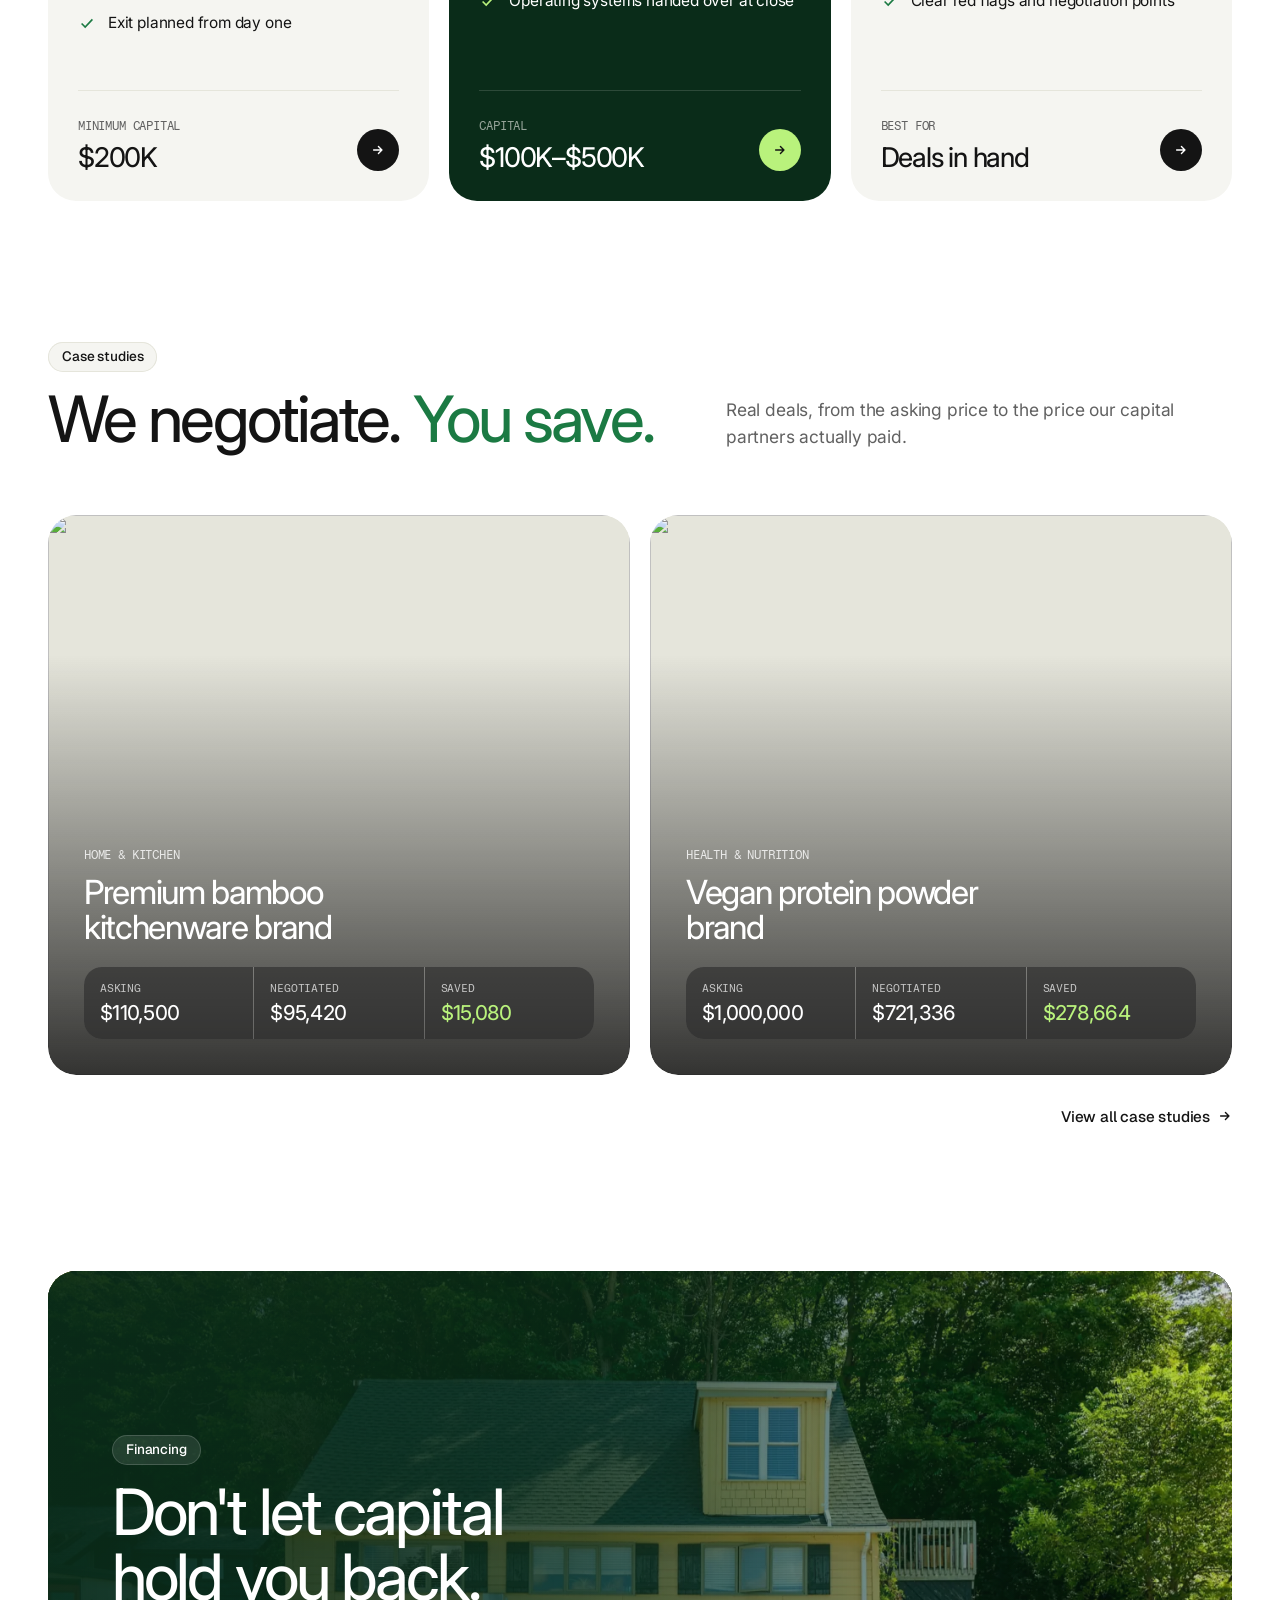
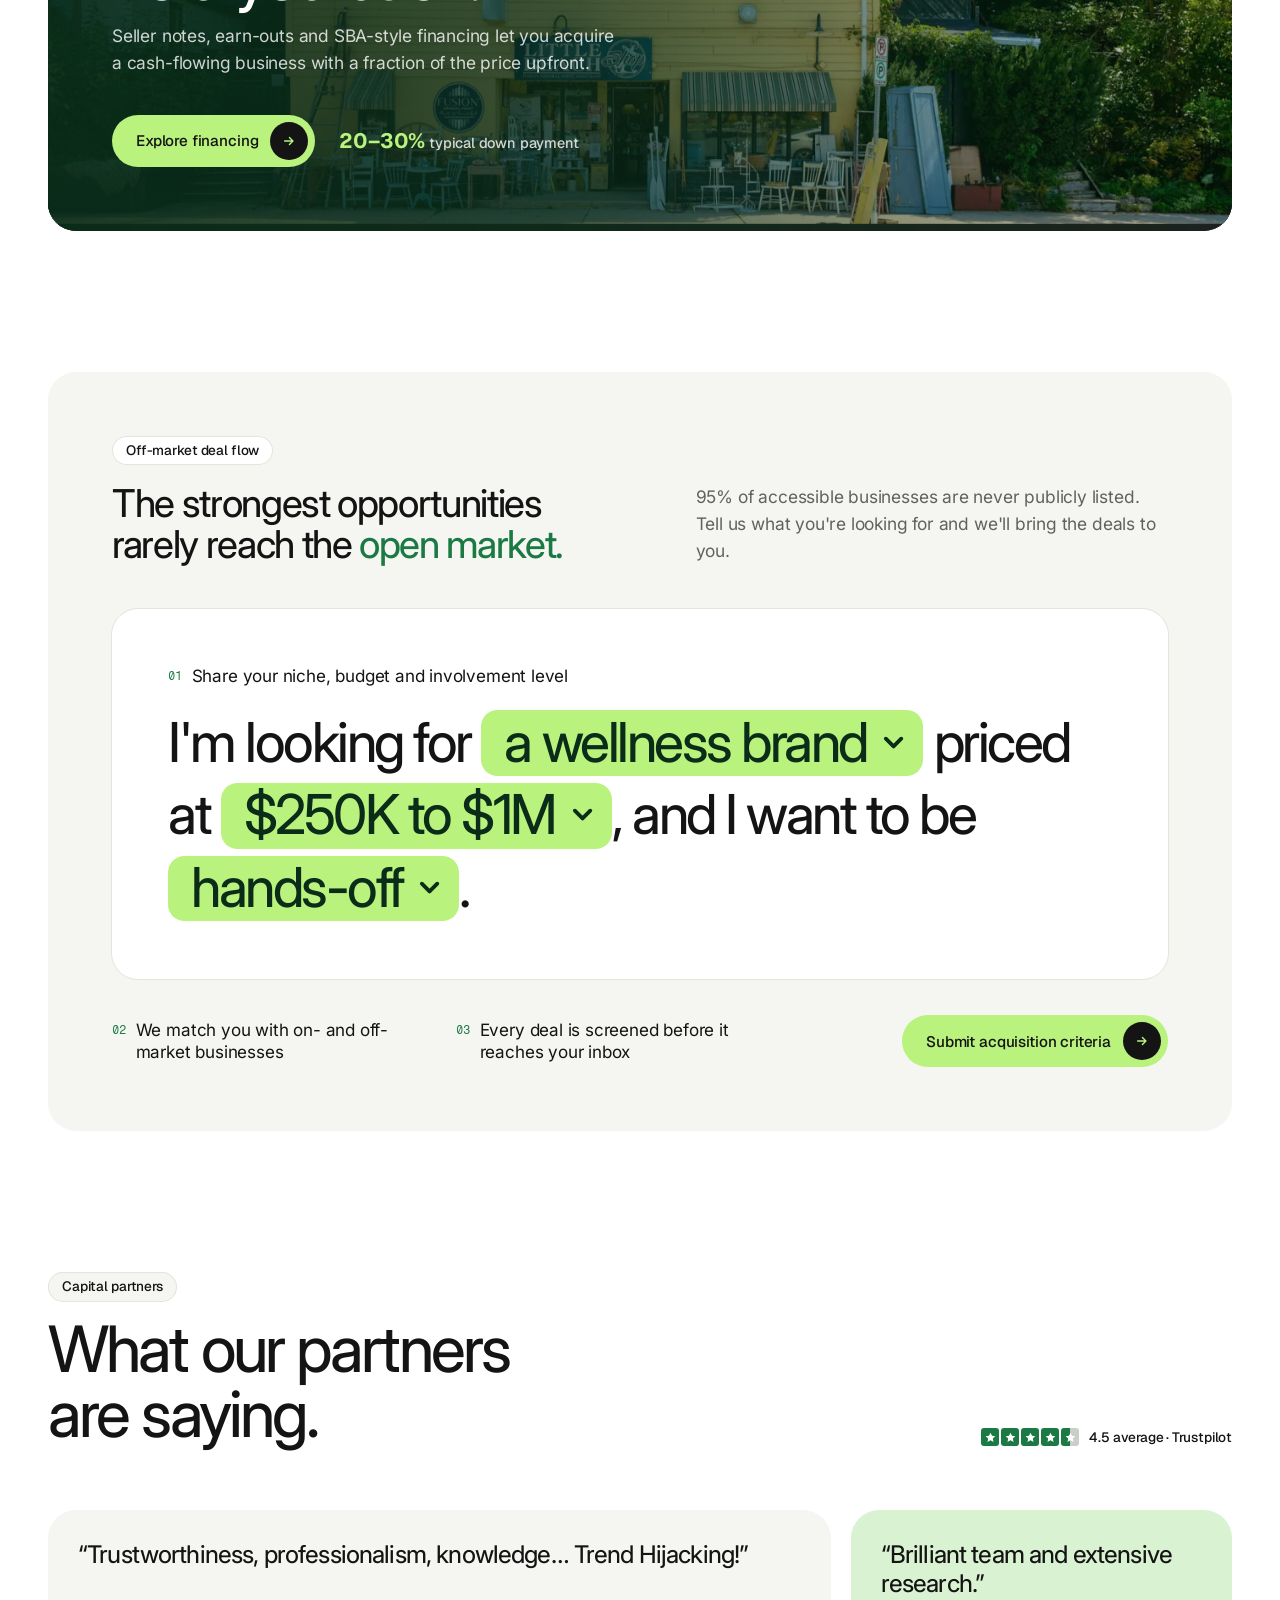
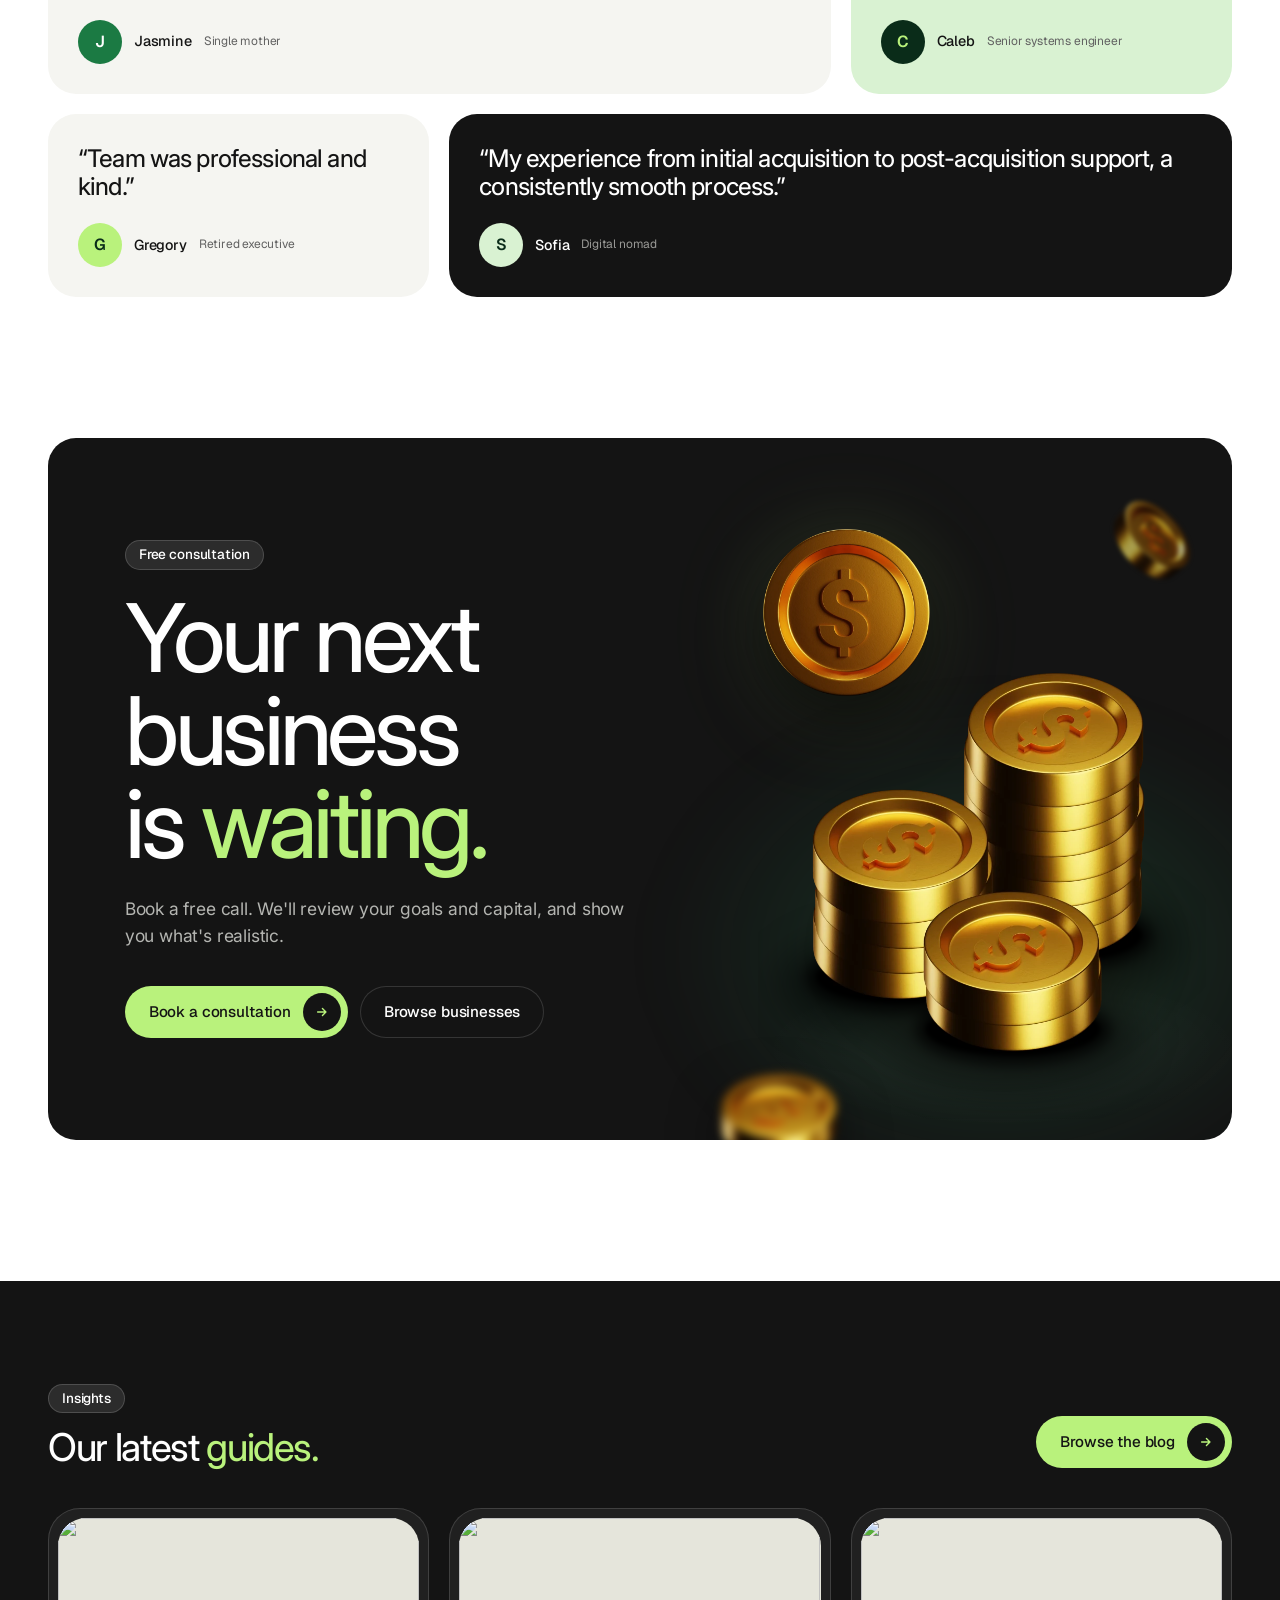
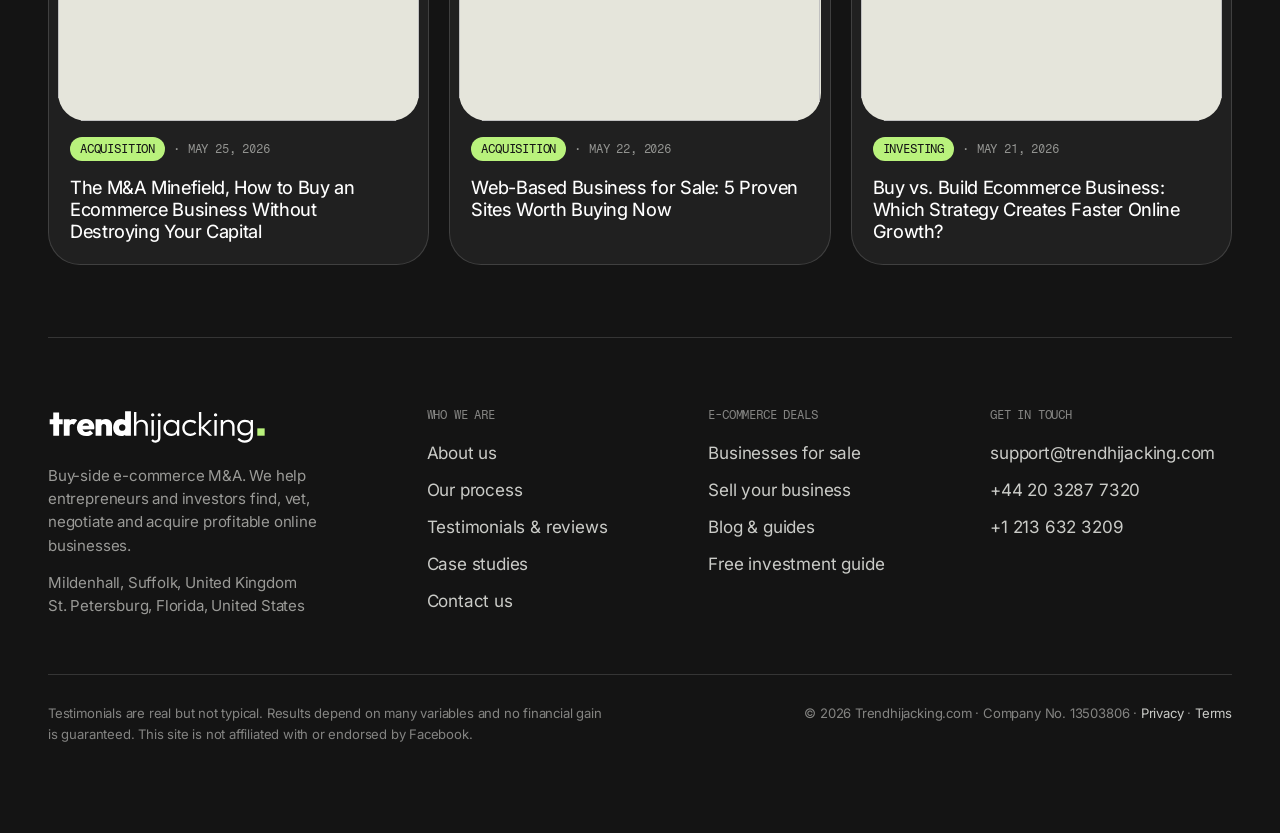
==== commit 38afe956: "Lock homepage CTA heading to two lines on phones and bust asset cache Make "Your next business" an u" ====
--- a/index.html
+++ b/index.html
@@ -9,7 +9,7 @@
   <link rel="preconnect" href="https://fonts.googleapis.com">
   <link rel="preconnect" href="https://fonts.gstatic.com" crossorigin>
   <link href="https://fonts.googleapis.com/css2?family=Inter:opsz,wght@14..32,300..700&family=Geist:wght@400;500;600&family=Fragment+Mono&family=Libre+Caslon+Text:wght@700&display=swap" rel="stylesheet">
-  <link rel="stylesheet" href="assets/css/style.css">
+  <link rel="stylesheet" href="assets/css/style.css?v=2">
 </head>
 <body data-page="home">
 <header id="nav"></header>
@@ -383,7 +383,7 @@
         </div>
         <div class="cta-inner">
           <span class="eyebrow">Free consultation</span>
-          <h2 class="d1" data-split style="margin-top:22px">Your next business is <em>waiting.</em></h2>
+          <h2 class="d1" data-split style="margin-top:22px"><span class="cta-l1">Your next business</span> is <em>waiting.</em></h2>
           <p class="lead">Book a free call. We'll review your goals and capital, and show you what's realistic.</p>
           <div class="btns">
             <a class="btn btn-lime" href="contact.html">Book a consultation<span class="ic"><svg viewBox="0 0 16 16" fill="none" stroke="currentColor" stroke-width="1.6"><path d="M3 8h9.5M8.5 4l4 4-4 4" stroke-linecap="round" stroke-linejoin="round"/></svg></span></a>
@@ -399,6 +399,6 @@
 
 <script src="https://cdnjs.cloudflare.com/ajax/libs/gsap/3.12.5/gsap.min.js"></script>
 <script src="https://cdnjs.cloudflare.com/ajax/libs/gsap/3.12.5/ScrollTrigger.min.js"></script>
-<script src="assets/js/main.js"></script>
+<script src="assets/js/main.js?v=2"></script>
 </body>
 </html>
--- a/assets/css/style.css
+++ b/assets/css/style.css
@@ -158,9 +158,7 @@
 /* ---------- nav ---------- */
 .nav {
   position: fixed; inset: 14px 0 auto; z-index: 50; pointer-events: none;
-  transition: transform .5s var(--ease);
-}
-.nav.hide { transform: translateY(-120%); }
+}
 .nav-in {
   pointer-events: auto;
   display: flex; align-items: center; justify-content: space-between; gap: 16px;
@@ -1239,13 +1237,18 @@
   .cta-team { order: 0; margin: 0 0 14px; } /* About keeps its art above the copy */
   .cc-stacks { width: 180px; right: 0; bottom: 0; }
   .cc-hero { width: 96px; left: 3%; top: 10%; }
-  .cc-back { width: 44px; right: 8%; top: 0; }
+  .cc-back { width: 44px; right: auto; left: 44%; top: -42px; } /* tucked behind the button, in the gap left of the stack */
   .cc-front { width: 60px; left: 34%; bottom: -4%; }
   .ct-link { width: 150px; right: auto; left: calc(50% - 75px); bottom: 2%; }
   .ct-plus { width: 60px; left: 4%; top: 12%; }
   .ct-star { width: 48px; right: 6%; top: 2%; }
   .cta-box .d1 { font-size: 2.4rem; }
   .cta-inner .lead { margin: 14px 0 22px; }
+  /* homepage banner: centred copy; the ghost button is filled so the coin really sits behind it */
+  .cta-box:has(.cc-stacks) .cta-inner { text-align: center; }
+  .cta-box:has(.cc-stacks) .d1 { margin-inline: auto; max-width: none; font-size: min(2.4rem, calc((100vw - 76px) / 7.8)); } /* scales so "Your next business" fits narrow phones */
+  .cta-l1 { display: block; white-space: nowrap; } /* forces two lines whatever the browser's wrapping does */
+  .cta-box:has(.cc-stacks) .btn-ghost { background: var(--ink); }
 
   /* services: pick a service */
   .pick { margin-top: 24px; padding: 8px; gap: 8px; }
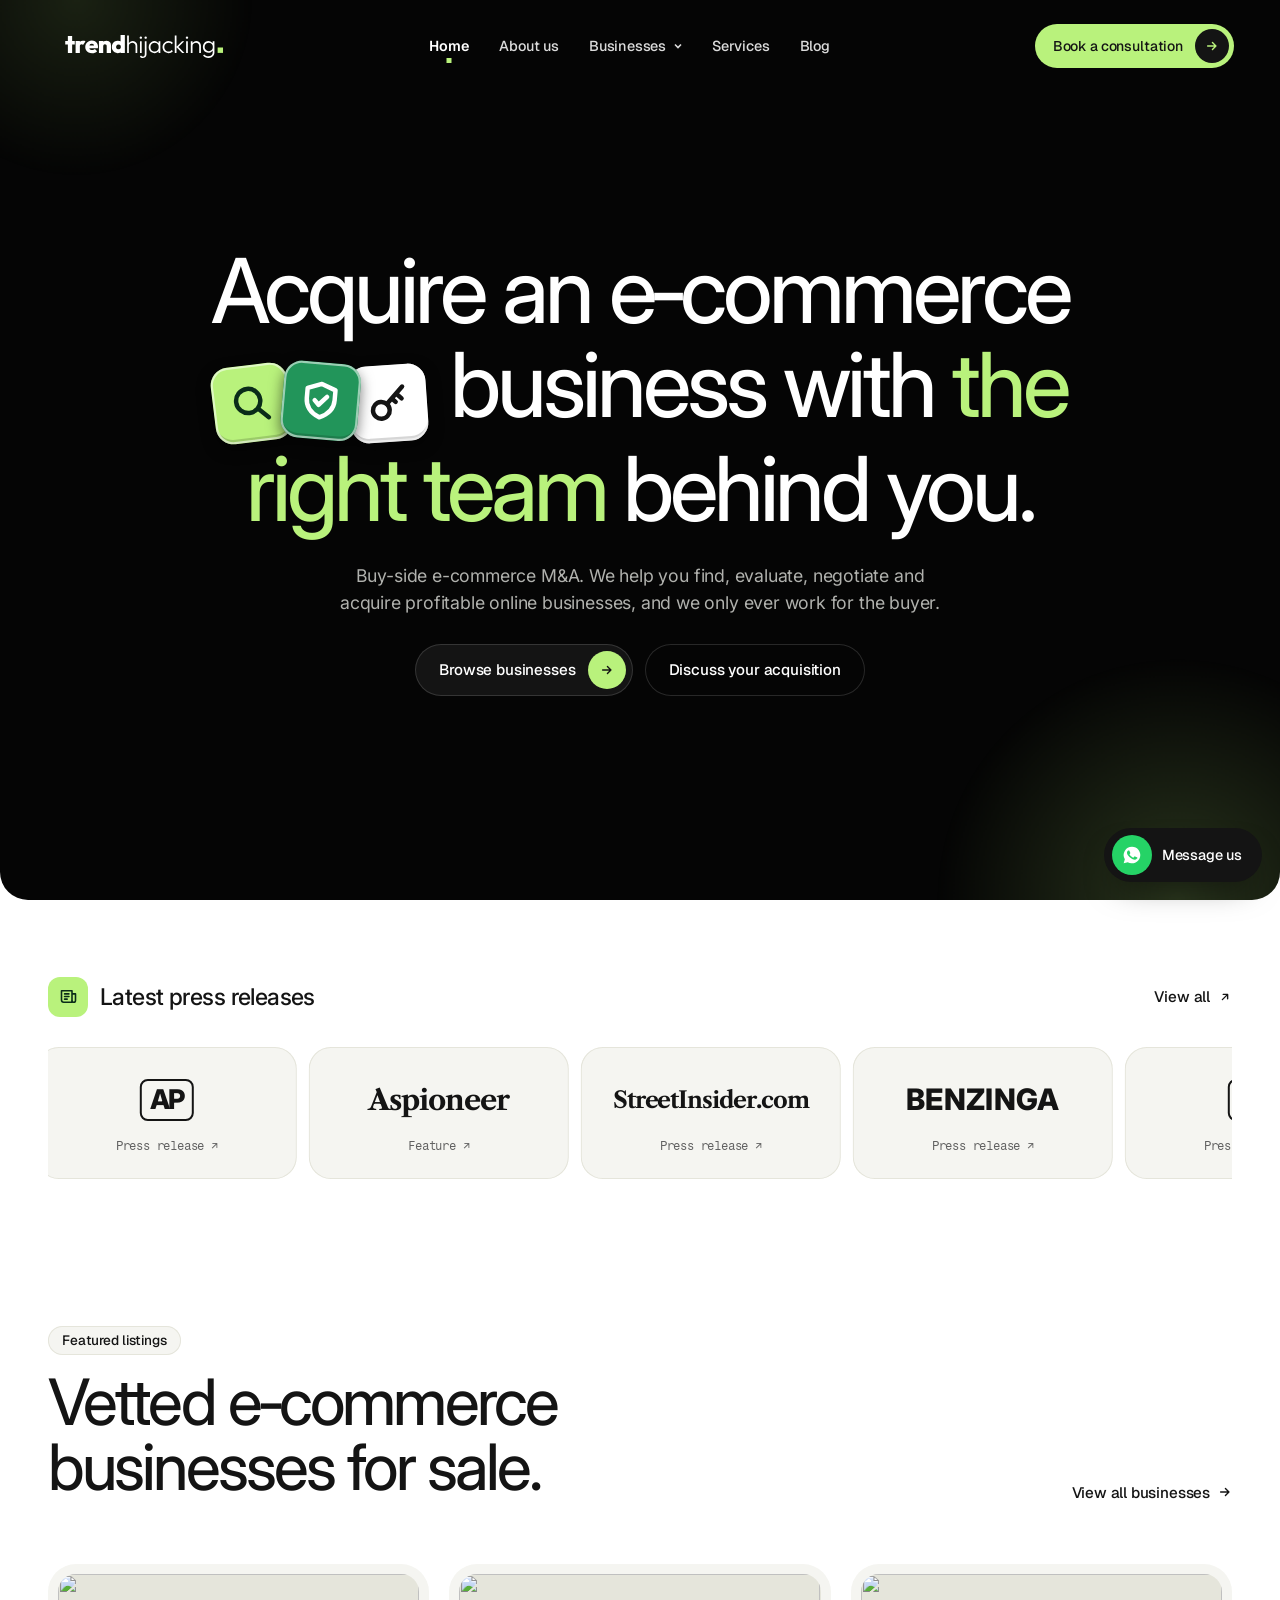
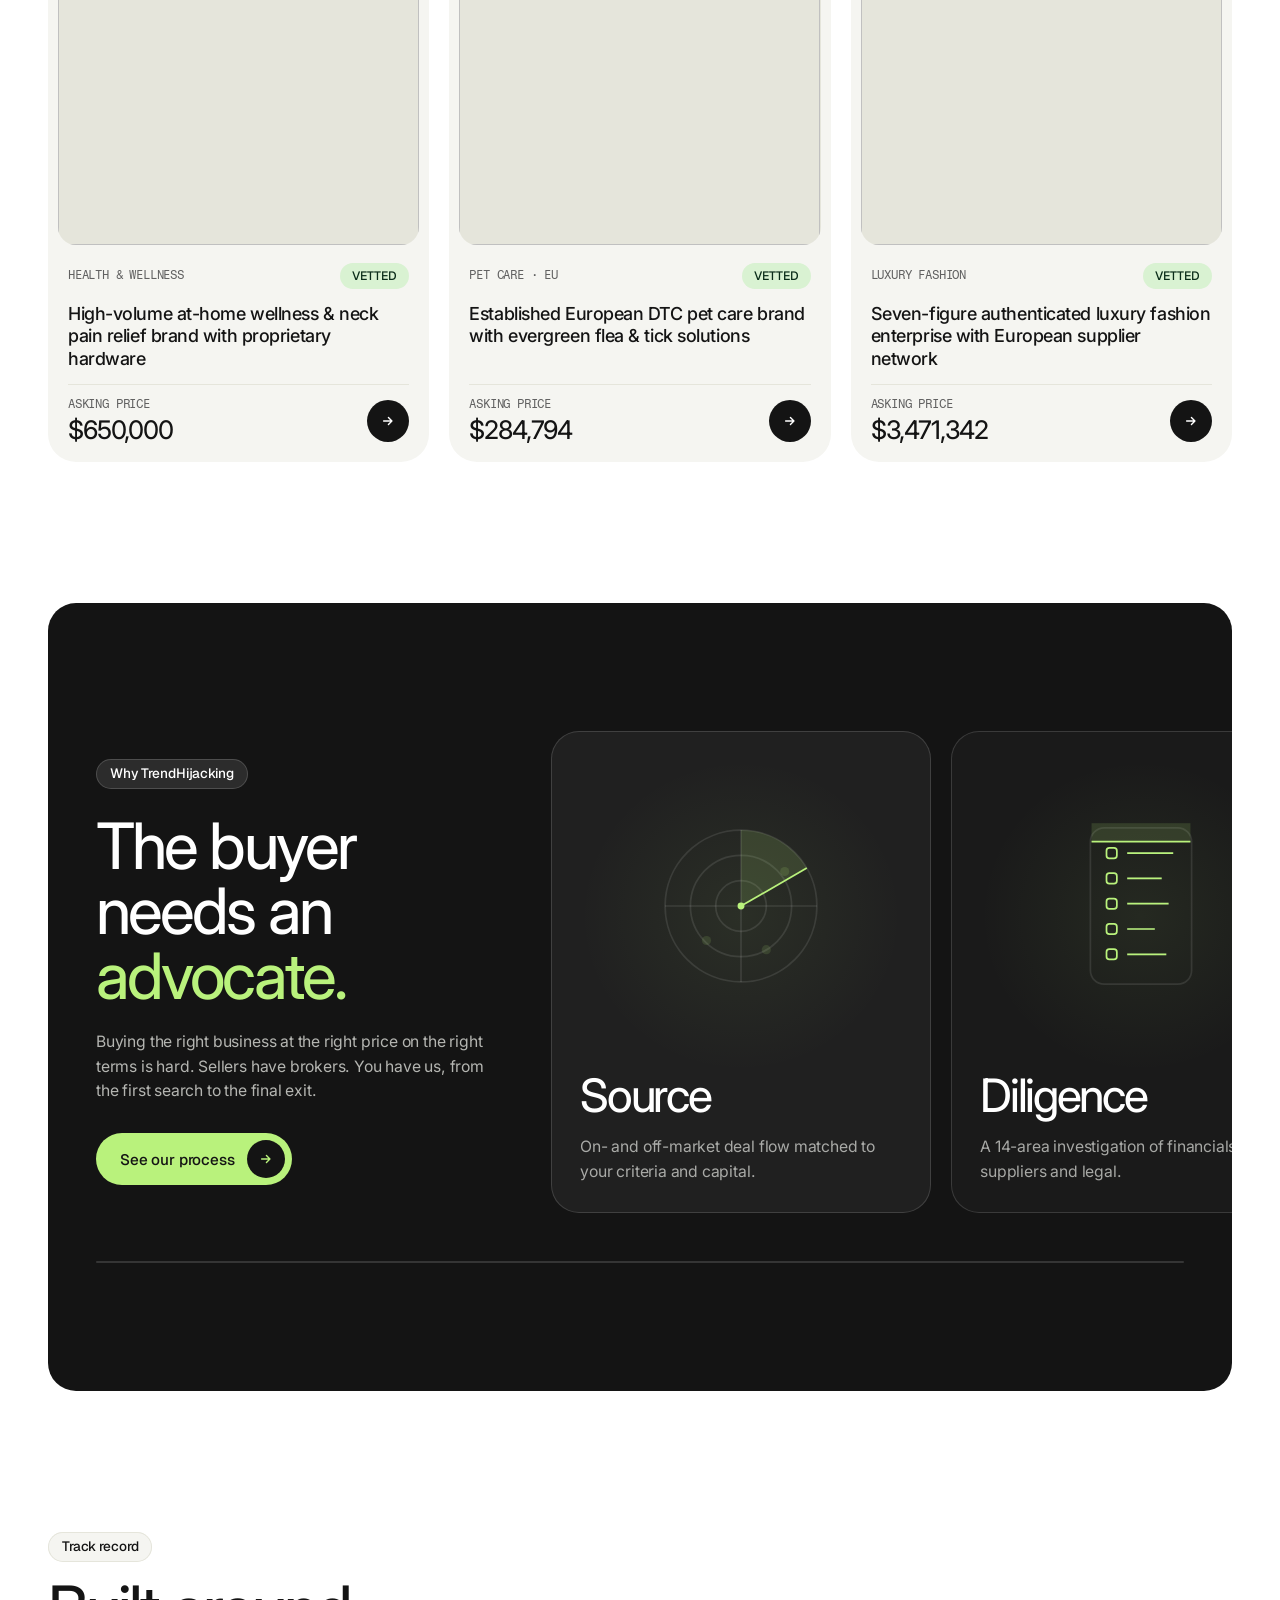
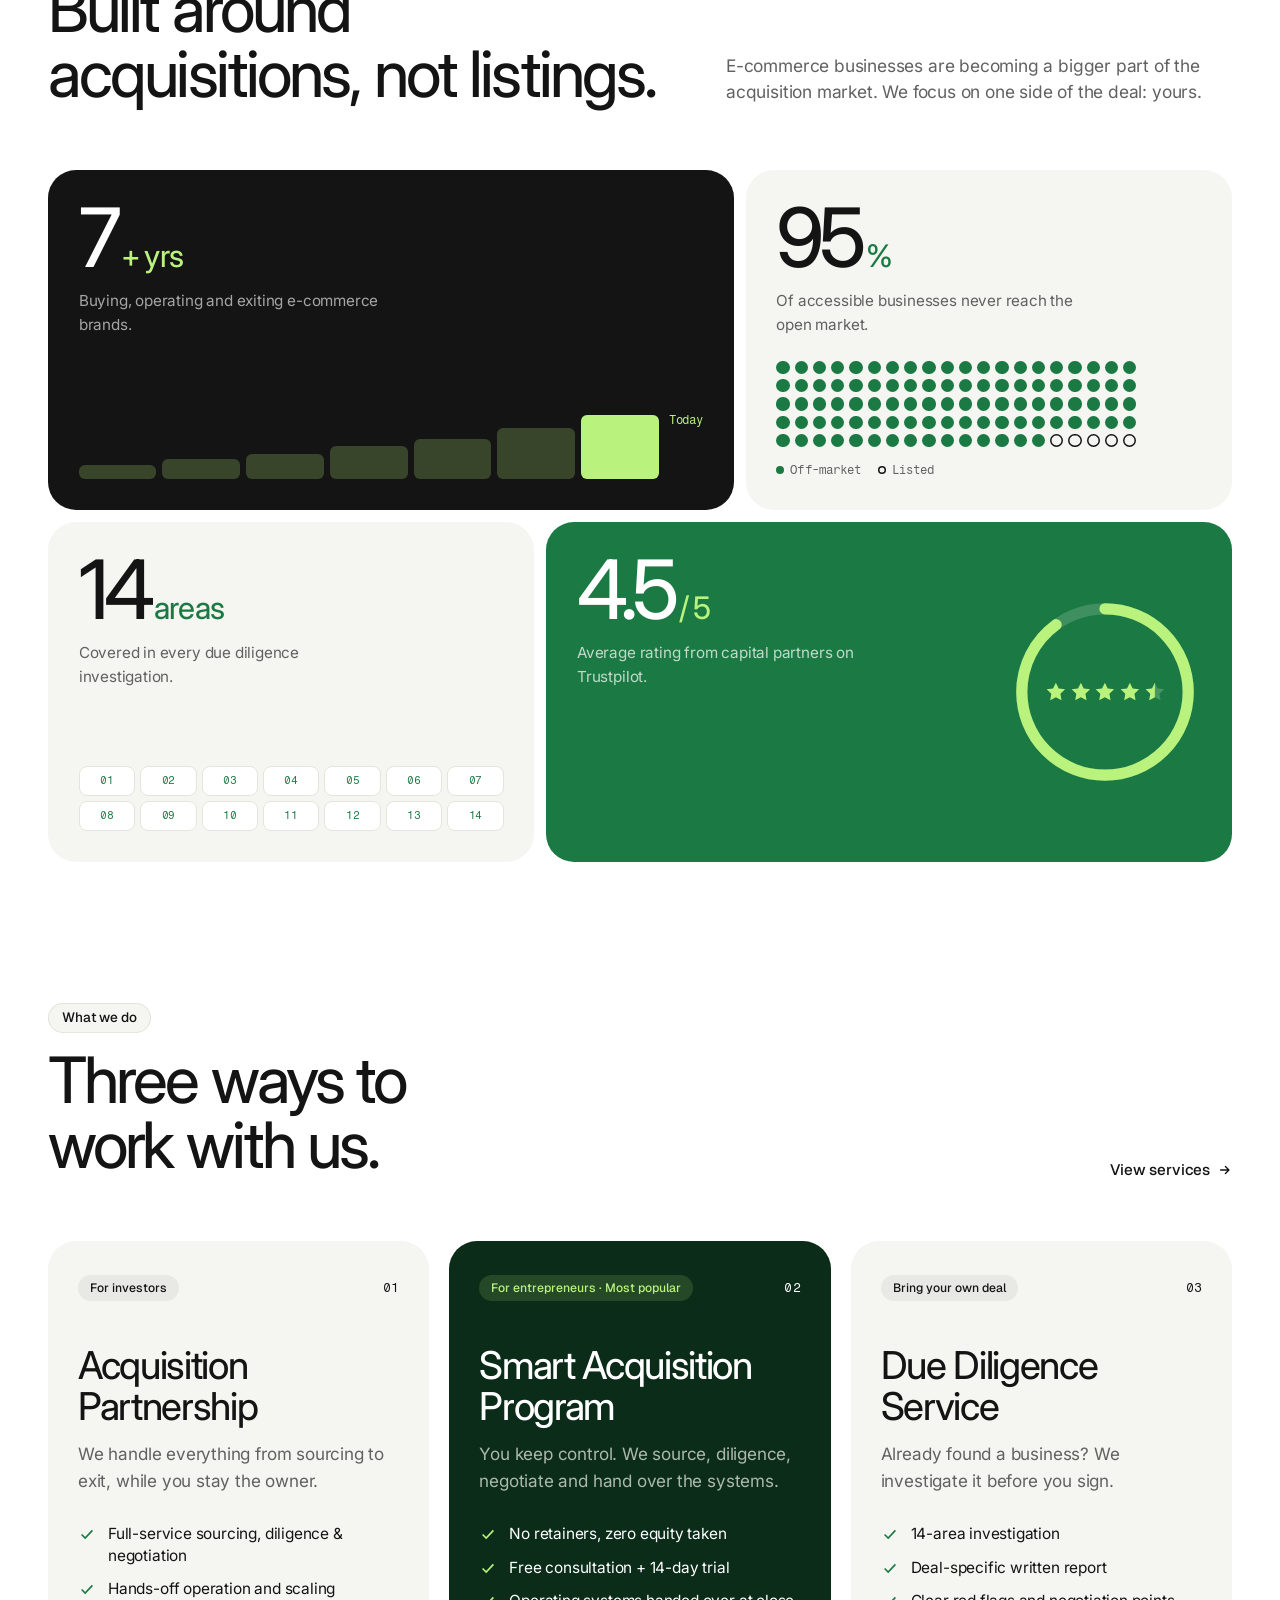
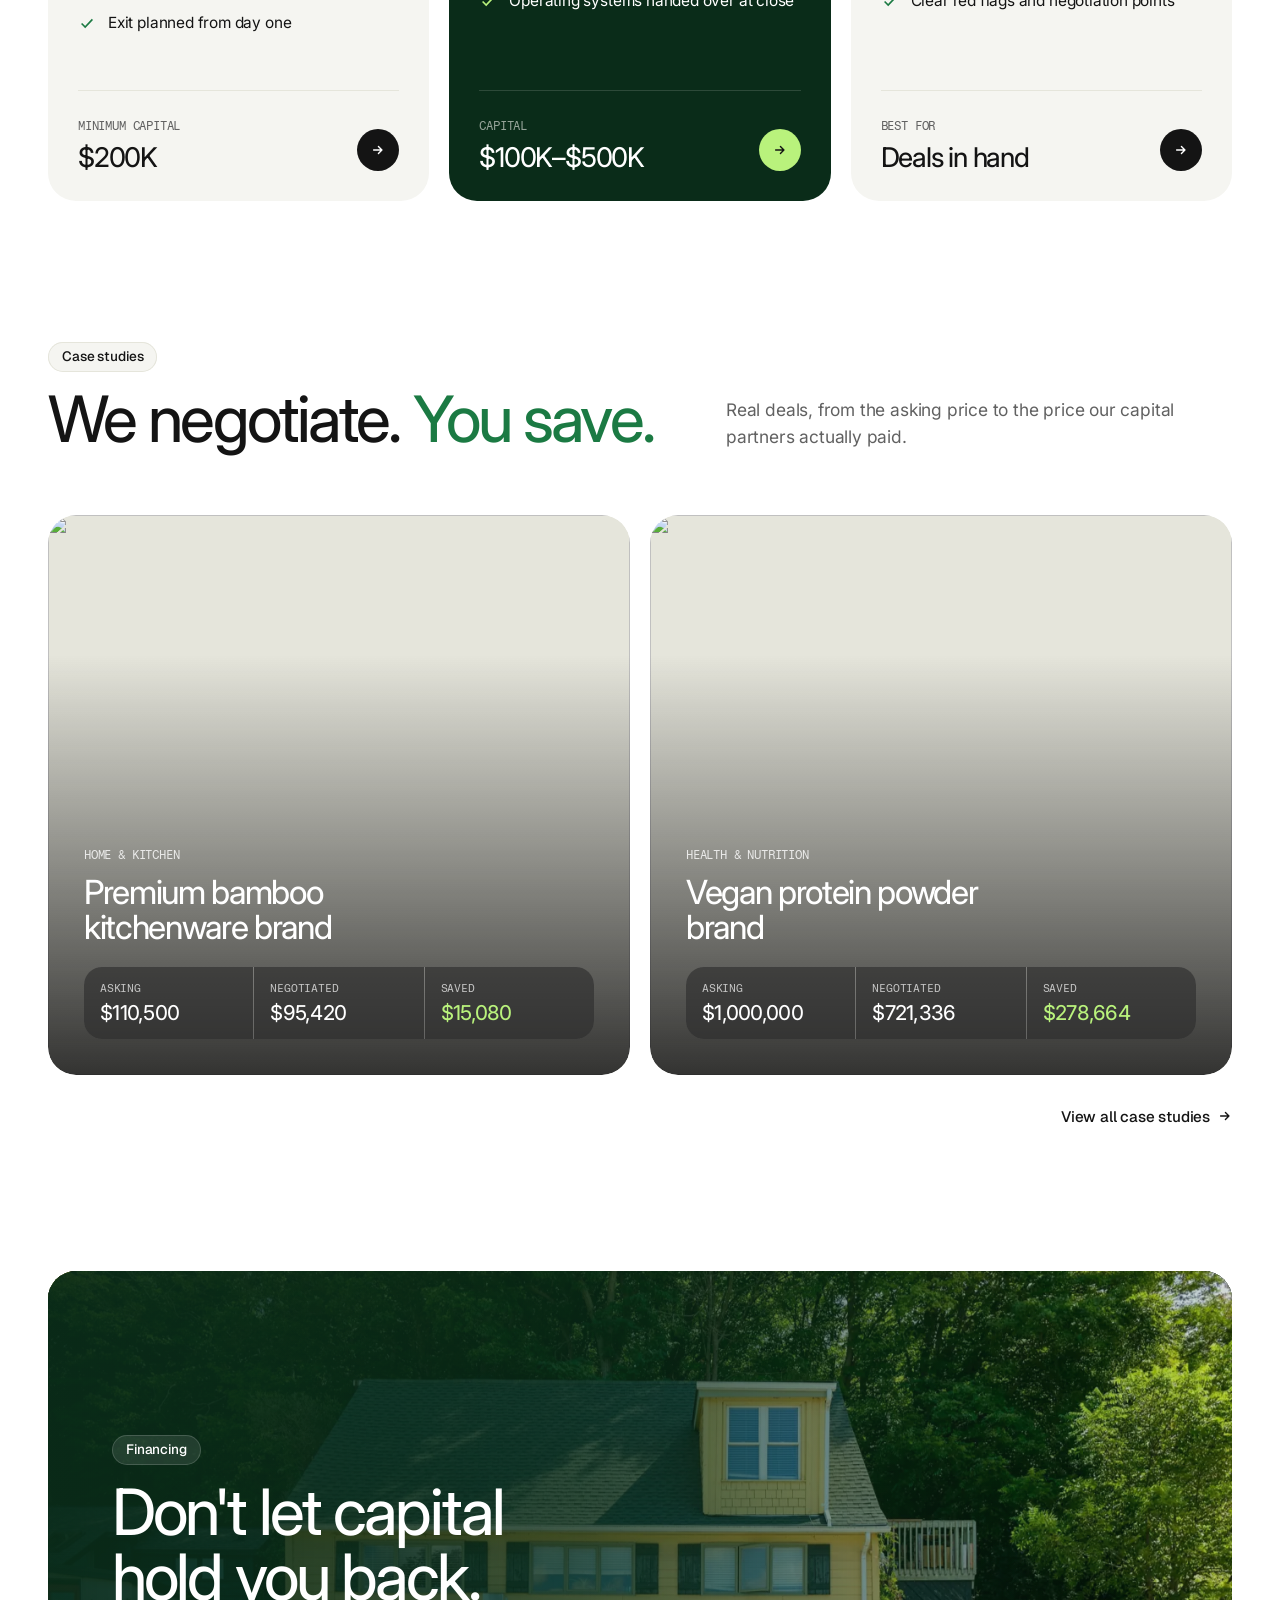
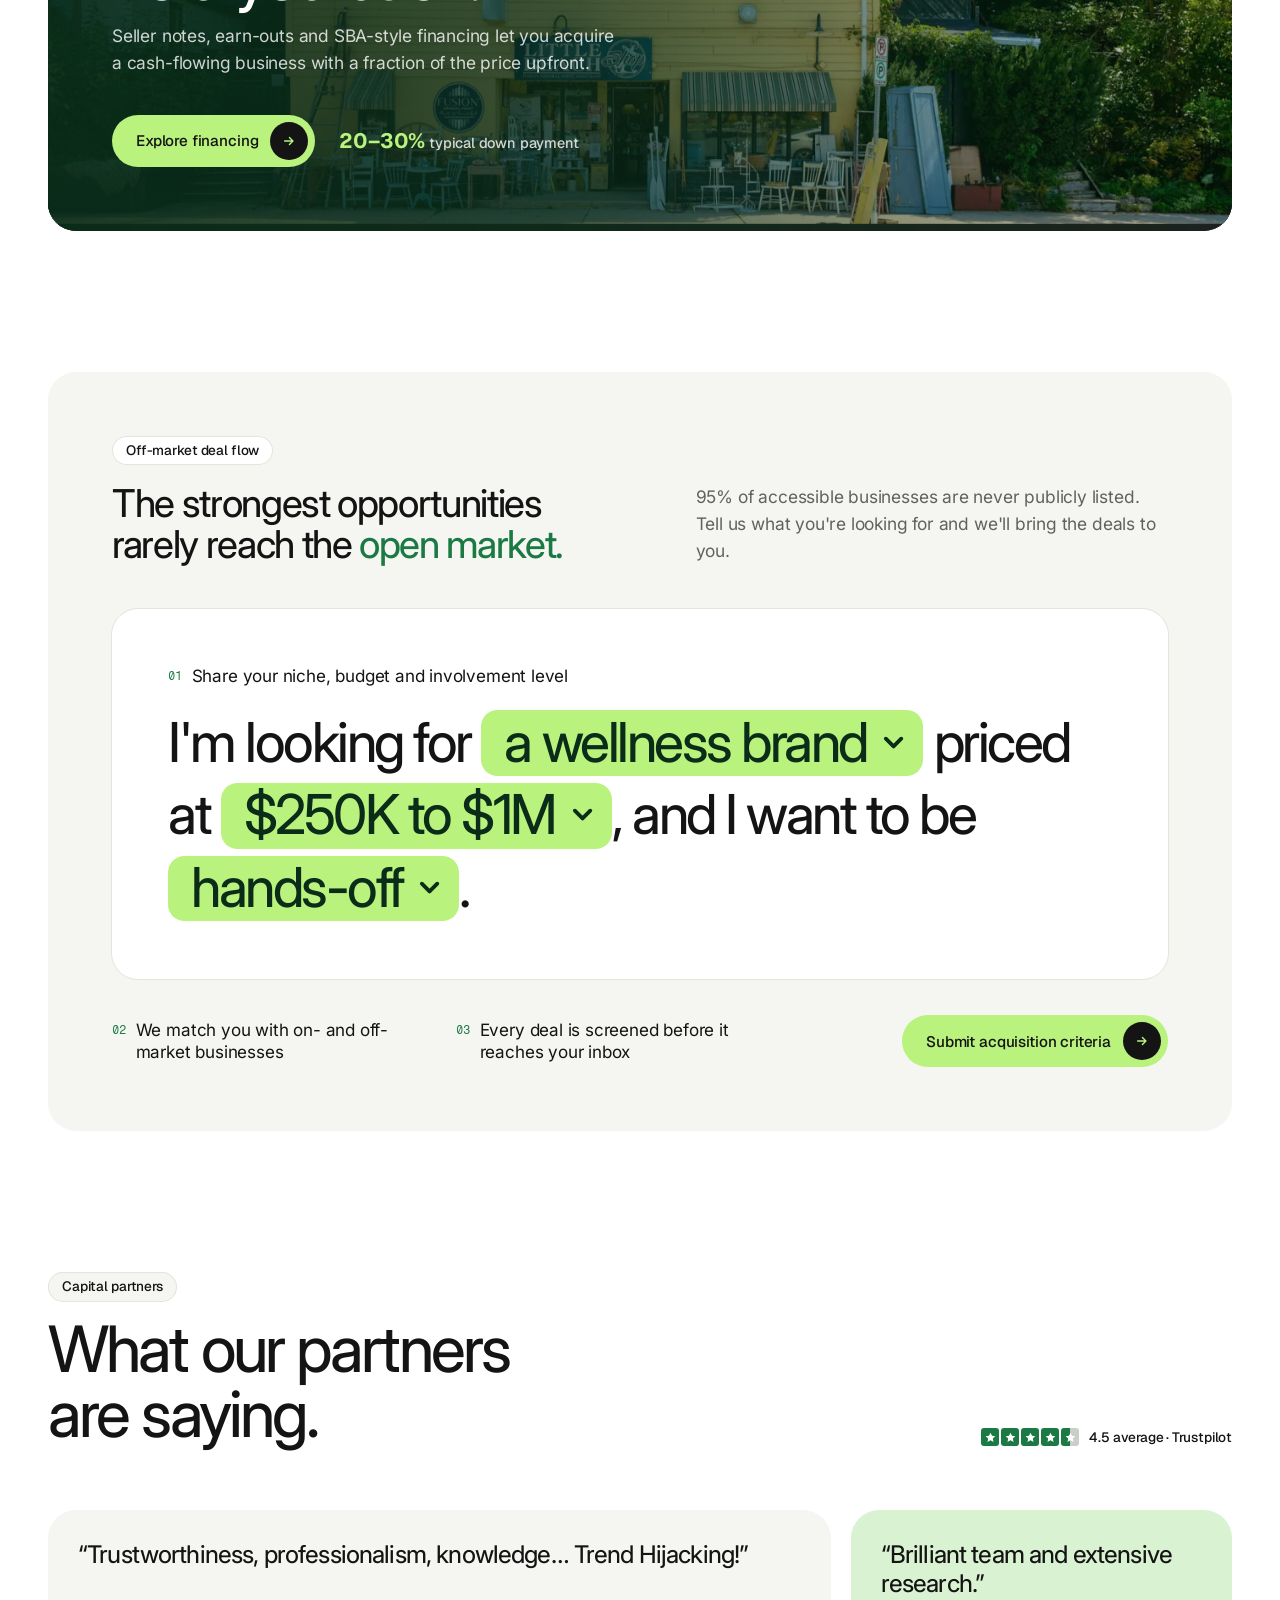
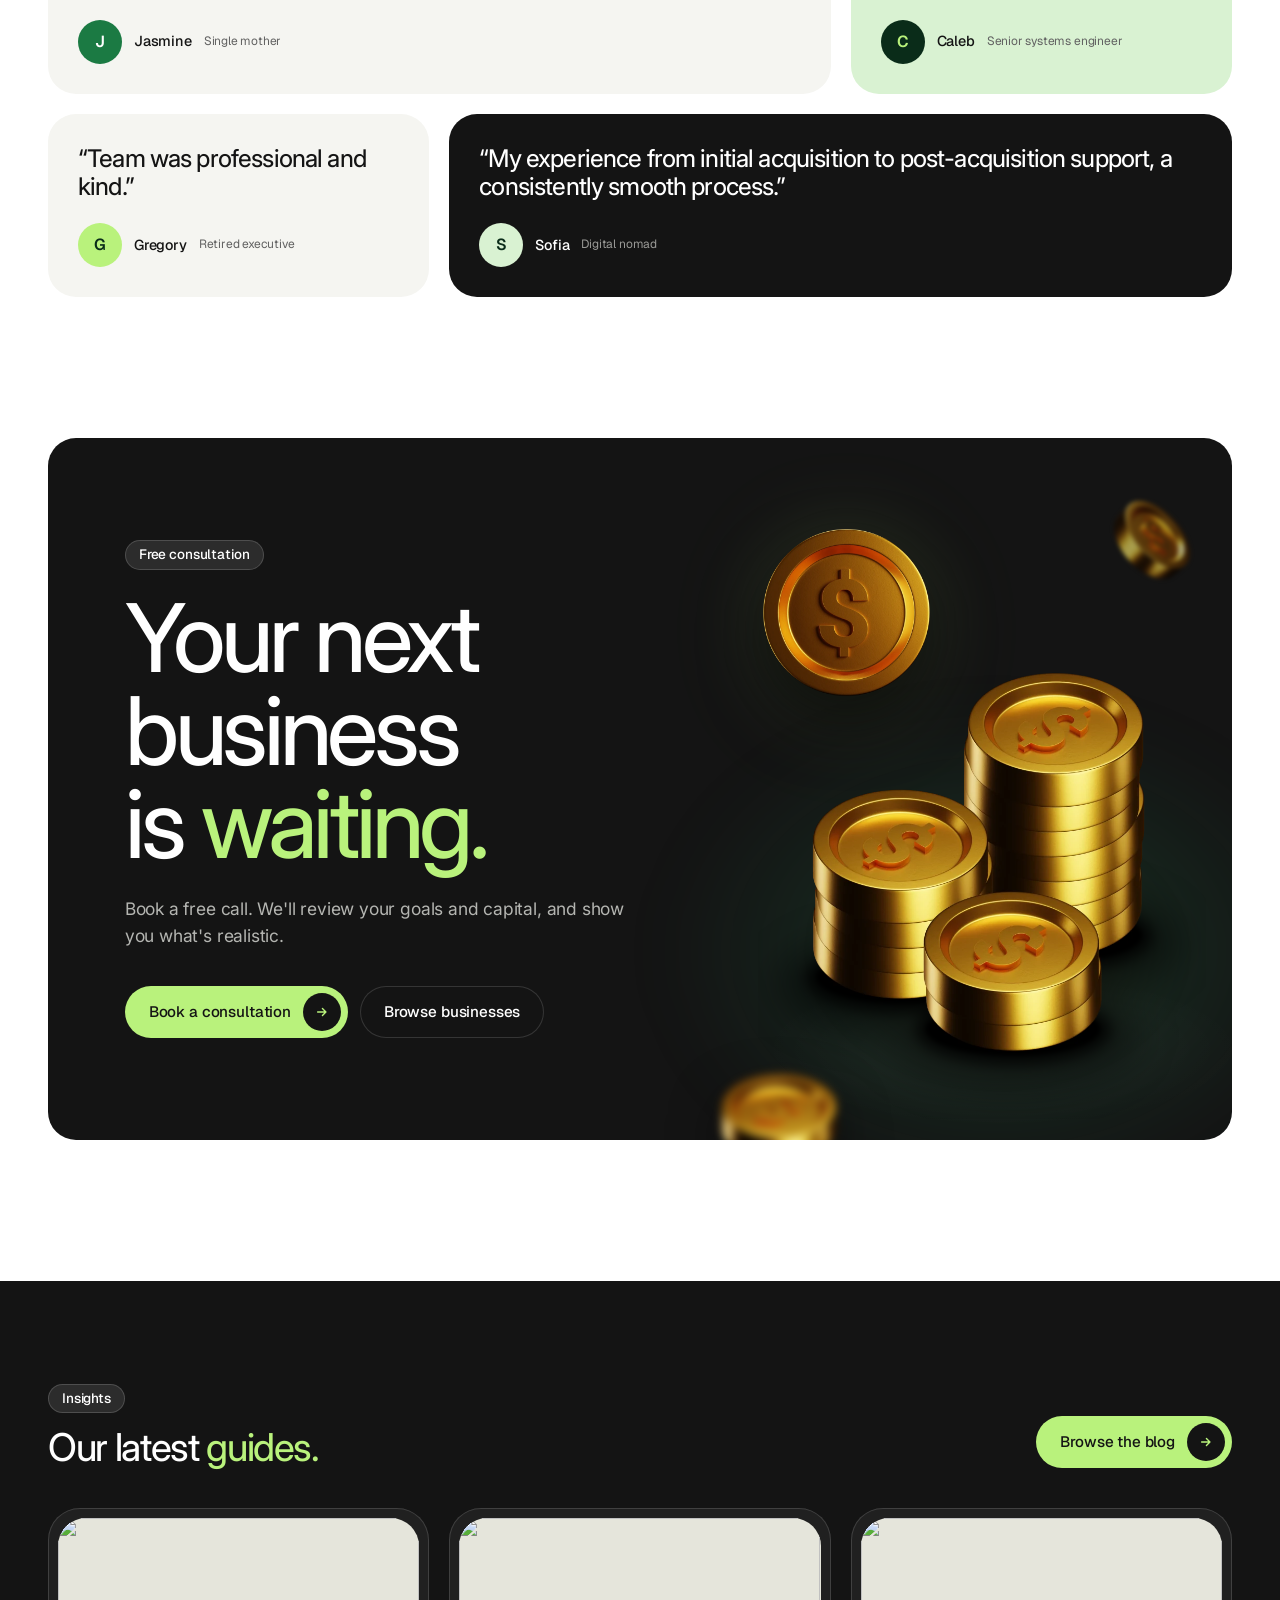
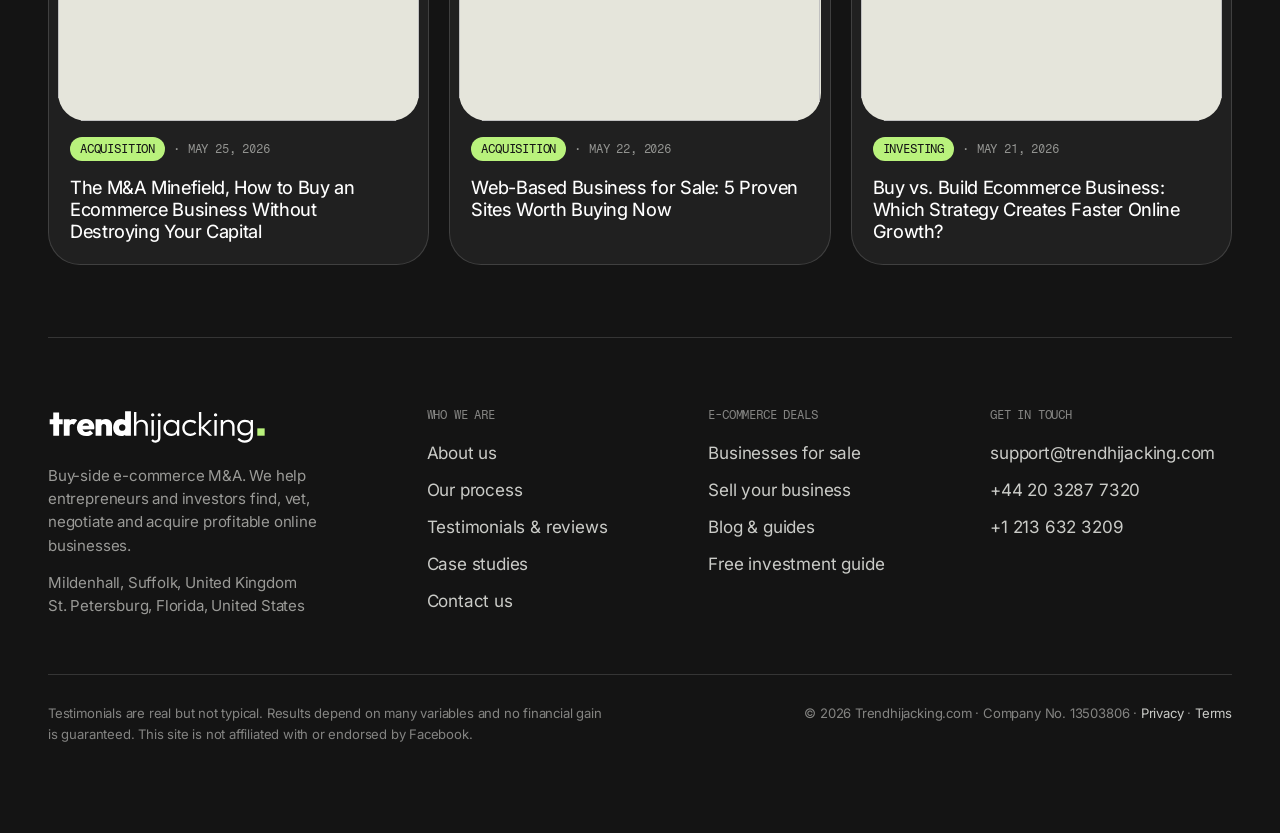
==== commit d50b8535: "Add logo intro screen on site load Plays the weight-shift logo motion once per visit as live GSAP/SV" ====
--- a/index.html
+++ b/index.html
@@ -9,7 +9,8 @@
   <link rel="preconnect" href="https://fonts.googleapis.com">
   <link rel="preconnect" href="https://fonts.gstatic.com" crossorigin>
   <link href="https://fonts.googleapis.com/css2?family=Inter:opsz,wght@14..32,300..700&family=Geist:wght@400;500;600&family=Fragment+Mono&family=Libre+Caslon+Text:wght@700&display=swap" rel="stylesheet">
-  <link rel="stylesheet" href="assets/css/style.css?v=2">
+  <script>(function(d){try{if((sessionStorage.getItem("th-intro")&&!/[?&]intro\b/.test(location.search))||matchMedia("(prefers-reduced-motion: reduce)").matches)return;d.classList.add("intro");setTimeout(function(){if(!window.thIntroDone)d.classList.remove("intro")},4000)}catch(e){}})(document.documentElement)</script>
+  <link rel="stylesheet" href="assets/css/style.css?v=3">
 </head>
 <body data-page="home">
 <header id="nav"></header>
@@ -399,6 +400,7 @@
 
 <script src="https://cdnjs.cloudflare.com/ajax/libs/gsap/3.12.5/gsap.min.js"></script>
 <script src="https://cdnjs.cloudflare.com/ajax/libs/gsap/3.12.5/ScrollTrigger.min.js"></script>
-<script src="assets/js/main.js?v=2"></script>
+<script src="assets/js/intro.js?v=3"></script>
+<script src="assets/js/main.js?v=3"></script>
 </body>
 </html>
--- a/assets/css/style.css
+++ b/assets/css/style.css
@@ -1344,3 +1344,11 @@
 /* hover-zoom cards: light backing + stable layer so the rounded clip never flashes dark edges */
 .listing .media, .post .media, .bcard-img { background: var(--stone); transform: translateZ(0); }
 .listing .media img, .post .media img, .bcard-img img { backface-visibility: hidden; will-change: transform; }
+
+/* intro screen (assets/js/intro.js): the cover is up before the page can paint, and the nav's real logo stays
+   hidden until the animated one has landed on top of it */
+html.intro::before { content: ""; position: fixed; inset: 0; z-index: 2000; background: var(--ink); }
+html.intro #nav .logo, html.intro-fly #nav .logo { visibility: hidden; }
+.intro-screen { position: fixed; inset: 0; z-index: 2001; }
+.intro-bg { position: absolute; inset: 0; background: var(--ink); }
+.intro-screen svg { position: absolute; inset: 0; width: 100%; height: 100%; display: block; }
